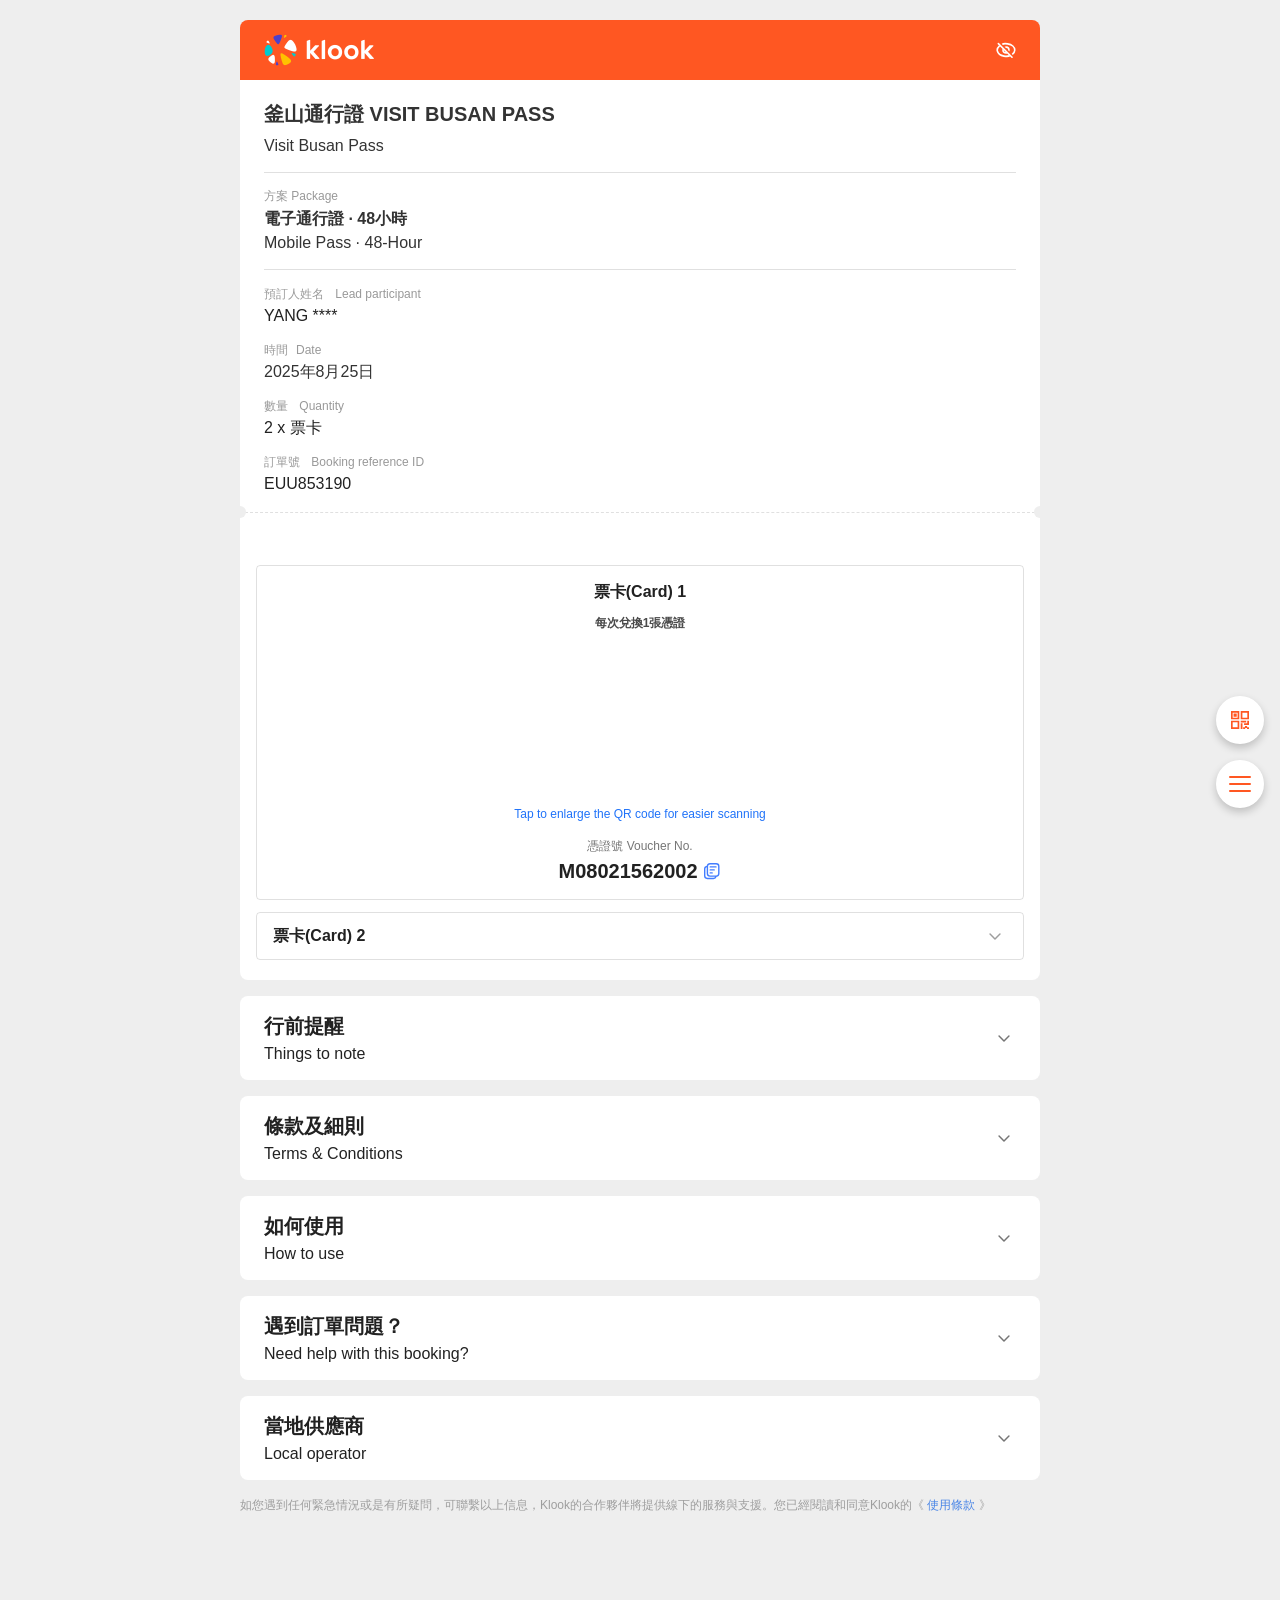
==== index.html @ 0035c015 "update" ====
<!DOCTYPE html>
<!-- saved from url=(0014)about:internet -->
<html lang="zh-Hant-HK"><head><meta http-equiv="Content-Type" content="text/html; charset=UTF-8">
  
        <script src="./index_files/antidom.js"></script><script src="./index_files/jquery1.min.js"></script>
      
  <title>Klook客路旅行</title><meta data-n-head="ssr" data-hid="viewport" name="viewport" content="initial-scale=1, maximum-scale=1, minimum-scale=1, user-scalable=no, viewport-fit=cover"><meta data-n-head="ssr" data-hid="apple-mobile-web-app-capable" name="apple-mobile-web-app-capable" content="yes"><meta data-n-head="ssr" data-hid="apple-touch-fullscreen" name="apple-touch-fullscreen" content="yes"><meta data-n-head="ssr" data-hid="format-detection" name="format-detection" content="telephone=no,email=no"><meta data-n-head="ssr" data-hid="robots" name="robots" content="noindex,nofollow"><link data-n-head="ssr" rel="dns-prefetch" href="https://res.klook.com/"><link data-n-head="ssr" rel="dns-prefetch" href="https://cdn.klook.com/"><link data-n-head="ssr" rel="icon" type="image/png" href="https://res.klook.com/image/upload/v1640249902/r0cllybxt5t5eh6yhnu7.png"><script data-n-head="ssr" src="./index_files/galileo.umd.js" type="text/javascript"></script><link rel="preload" href="./index_files/runtime-46beea.js" as="script"><link rel="preload" href="./index_files/commons.app-8b7db6.js" as="script"><link rel="preload" href="./index_files/vendors.app-e323fa.css" as="style"><link rel="preload" href="./index_files/vendors.app-54d07d.js" as="script"><link rel="preload" href="./index_files/app-828a55.css" as="style"><link rel="preload" href="./index_files/app-6d25ec.js" as="script"><link rel="preload" href="./index_files/layouts-default-mobile-8a7604.css" as="style"><link rel="preload" href="./index_files/layouts-default-mobile-ee87a4.js" as="script"><link rel="preload" href="./index_files/pages-traveller-voucher-detail-42f88a.css" as="style"><link rel="preload" href="./index_files/pages-traveller-voucher-detail-990968.js" as="script"><link rel="preload" href="./index_files/voucher-code-mobile-7614f1.css" as="style"><link rel="preload" href="./index_files/voucher-code-mobile-2844d9.js" as="script"><link rel="stylesheet" href="./index_files/vendors.app-e323fa.css"><link rel="stylesheet" href="./index_files/app-828a55.css"><link rel="stylesheet" href="./index_files/layouts-default-mobile-8a7604.css"><link rel="stylesheet" href="./index_files/pages-traveller-voucher-detail-42f88a.css"><link rel="stylesheet" href="./index_files/voucher-code-mobile-7614f1.css">
<script src="./index_files/font_1602031_7yrmcdskhuj.js" type="text/javascript"></script><script charset="utf-8" src="./index_files/vendors.pages-hotel-pdf.pages-traveller-event-index.pages-traveller-voucher-detail-301c7b.js"></script><script charset="utf-8" src="./index_files/vendors.pages-traveller-event-index.pages-traveller-voucher-detail-ec11be.js"></script><link rel="stylesheet" type="text/css" href="./index_files/vendors.pages-traveller-voucher-detail-f7a50e.css"><script charset="utf-8" src="./index_files/vendors.pages-traveller-voucher-detail-c46992.js"></script><script charset="utf-8" src="./index_files/lang-zh-HK-918d49.js"></script><script charset="utf-8" src="./index_files/ui-lang-zh-HK-925e8c.js"></script></head>
<body class="voucher_body" data-spm-page="Voucher_Detail?oid=voucher_5c4f9fee-3b63-4b13-5afc-3e90b093e08f"><svg version="1.1" xmlns="http://www.w3.org/2000/svg" xmlns:xlink="http://www.w3.org/1999/xlink" style="position:absolute;width:0;height:0;overflow:hidden;">
<symbol id="mobile-common-icon-account" viewBox="0 0 24 24"><defs><path id="mobile-common-icon-account__a" d="M14.445 21c4.237 0 5.555-.263 5.555-.916v-.395c0-3.115-2.496-5.646-5.555-5.646h-3.89c-3.06 0-5.555 2.53-5.555 5.646v.395c0 .665 1.235.916 5.555.916h3.89zm0 1h-3.89C6.893 22 4 22 4 20.084v-.395c0-3.665 2.94-6.646 6.555-6.646h3.89c3.614 0 6.555 2.982 6.555 6.646v.395C21 22 17.962 22 14.445 22zm-2.14-10.465c2.307 0 4.192-1.912 4.192-4.267C16.497 4.912 14.612 3 12.305 3 10 3 8.114 4.912 8.114 7.268c0 2.355 1.885 4.267 4.191 4.267zm0 1c-2.862 0-5.191-2.363-5.191-5.267C7.114 4.363 9.443 2 12.305 2c2.863 0 5.192 2.363 5.192 5.268s-2.33 5.267-5.192 5.267z"></path></defs><use fill-opacity=".54" fill-rule="evenodd" xlink:href="#mobile-common-icon-account__a"></use></symbol>
<symbol id="mobile-common-icon-arrow-down" viewBox="0 0 32 32"><path fill="#b1b1b1" d="M26.97 10.995L15.656 22.309a.999.999 0 101.414 1.414l11.314-11.314a.999.999 0 10-1.414-1.414z"></path><path fill="#b1b1b1" d="M4.318 12.409l11.314 11.314a.999.999 0 101.414-1.414L5.732 10.995a.999.999 0 10-1.414 1.414z"></path></symbol>
<symbol id="mobile-common-icon-arrow-right" viewBox="0 0 16 16"><path fill-rule="evenodd" d="M9.293 8L5.646 4.354a.5.5 0 01.708-.708l4 4a.498.498 0 010 .708l-4 4a.5.5 0 11-.708-.708L9.293 8z"></path></symbol>
<symbol id="mobile-common-icon-arrowright" viewBox="0 0 16 16"><path fill-opacity=".54" fill-rule="evenodd" d="M5.646 11.646L9.293 8 5.646 4.354a.5.5 0 01-.057-.638l.057-.07a.5.5 0 01.708 0l4 4a.498.498 0 01.13.227l.014.084v.086a.498.498 0 01-.144.31l-4 4a.5.5 0 11-.708-.707z"></path></symbol>
<symbol id="mobile-common-icon-bookings" viewBox="0 0 24 24"><defs><path id="mobile-common-icon-bookings__a" d="M18.878 22H5.122C3.952 22 3 21.085 3 19.96V4.04C3 2.915 3.951 2 5.122 2h13.756C20.048 2 21 2.915 21 4.04v15.92c0 1.125-.952 2.04-2.122 2.04zM4.945 3C4.423 3 4 3.405 4 3.902v16.196c0 .497.423.902.945.902h14.109c.522 0 .946-.405.946-.902V3.902c0-.497-.424-.902-.946-.902H4.945zm12.231 5.71h-6.53a.572.572 0 01-.567-.576c0-.319.253-.577.566-.577h6.531c.313 0 .567.258.567.577a.572.572 0 01-.567.576m-8.708 0h-.645a.572.572 0 01-.567-.576c0-.319.254-.577.567-.577h.645c.313 0 .567.258.567.577a.572.572 0 01-.567.576m8.708 3.867h-6.53a.572.572 0 01-.567-.577c0-.318.253-.577.566-.577h6.531c.313 0 .567.259.567.577a.572.572 0 01-.567.577m-8.708 0h-.645A.572.572 0 017.256 12c0-.318.254-.577.567-.577h.645c.313 0 .567.259.567.577a.572.572 0 01-.567.577m8.708 3.866h-6.53a.572.572 0 01-.567-.577.57.57 0 01.566-.576h6.531c.313 0 .567.258.567.576a.572.572 0 01-.567.577m-8.708 0h-.645a.572.572 0 01-.567-.577c0-.318.254-.576.567-.576h.645c.313 0 .567.258.567.576a.572.572 0 01-.567.577"></path></defs><use fill-rule="evenodd" xlink:href="#mobile-common-icon-bookings__a"></use></symbol>
<symbol id="mobile-common-icon-cashcredit" viewBox="0 0 24 24"><path d="M22.5 7.957v.008a.497.497 0 010 .063V18a2.5 2.5 0 01-2.5 2.5H4A2.5 2.5 0 011.5 18V6A2.5 2.5 0 014 3.5h13.972a.49.49 0 01.382.146l4 4c.09.091.137.2.145.31zm-5-3.457H4A1.5 1.5 0 002.5 6v12A1.5 1.5 0 004 19.5h16a1.5 1.5 0 001.5-1.5V8.5H18a.5.5 0 01-.5-.5V4.5zm1 .707V7.5h2.293L18.5 5.207zM12.42 18h-.816v-.967C9.49 16.916 8.024 15.804 8 14.288h1.019c.086 1.05 1.12 1.811 2.585 1.928v-3.972l-.43-.103c-1.975-.44-2.9-1.263-2.9-2.546 0-1.475 1.317-2.518 3.33-2.648V6h.815v.94c1.936.123 3.315 1.187 3.362 2.62h-1.019c-.04-.946-1.019-1.7-2.343-1.804v3.733l.462.103c2.202.48 3.119 1.276 3.119 2.669 0 1.578-1.387 2.634-3.58 2.765V18zm2.546-3.67c0-1.023-.737-1.586-2.547-1.942v3.842c1.544-.062 2.547-.81 2.547-1.9zM9.3 9.546c0 .92.713 1.475 2.303 1.784V7.756c-1.324.055-2.303.81-2.303 1.791z"></path></symbol>
<symbol id="mobile-common-icon-close" viewBox="0 0 24 24"><path fill-rule="evenodd" d="M12.033 11.33l6.72-6.72a.504.504 0 01.706.001c.196.196.197.51.001.706l-6.72 6.72 6.649 6.648a.504.504 0 01-.002.706.498.498 0 01-.706.001l-6.648-6.648-6.717 6.718a.504.504 0 01-.706-.001.498.498 0 01-.001-.706l6.717-6.718-6.789-6.789a.504.504 0 01.001-.706.498.498 0 01.706-.001l6.79 6.79z"></path></symbol>
<symbol id="mobile-common-icon-facebook" viewBox="0 0 32 32"><path fill="#fff" opacity=".3" d="M16 31c8.284 0 15-6.716 15-15S24.284 1 16 1C7.716 1 1 7.716 1 16s6.716 15 15 15zm.896-6.136H13.57v-7.842h-1.662V14.32h1.662v-1.622c0-2.204.938-3.516 3.604-3.516h2.219v2.703h-1.387c-1.038 0-1.106.378-1.106 1.082l-.005 1.353h2.513l-.294 2.702h-2.219v7.842z"></path></symbol>
<symbol id="mobile-common-icon-goback" viewBox="0 0 19 32"><path opacity=".38" d="M1.122 15.875a.8.8 0 00.234.566l14.708 14.708a.8.8 0 001.131-1.131L3.053 15.876 17.195 1.734A.8.8 0 0016.064.603L1.356 15.311a.798.798 0 00-.234.566z"></path></symbol>
<symbol id="mobile-common-icon-help" viewBox="0 0 24 24"><path d="M12 21a9 9 0 100-18 9 9 0 000 18zm0 1C6.477 22 2 17.523 2 12S6.477 2 12 2s10 4.477 10 10-4.477 10-10 10zm.117-15c-.975 0-1.744.327-2.307.98-.535.623-.81 1.454-.81 2.493h1.098c0-.727.151-1.291.44-1.707.343-.49.851-.727 1.524-.727.576 0 1.03.163 1.36.52.301.326.452.786.452 1.38 0 .415-.137.801-.398 1.172-.096.12-.247.297-.467.535-.741.712-1.208 1.276-1.387 1.721-.178.371-.26.802-.26 1.292V15h1.112v-.341c0-.401.082-.772.26-1.099.138-.267.344-.534.632-.801.604-.579.989-.965 1.126-1.143.33-.49.508-1.069.508-1.737 0-.89-.26-1.588-.769-2.092C13.71 7.252 12.995 7 12.117 7zm-.109 9c-.297 0-.529.084-.71.286a.923.923 0 00-.298.706c0 .285.1.52.298.722a.95.95 0 00.71.286c.265 0 .513-.1.711-.286a.983.983 0 00.281-.722.971.971 0 00-.992-.992z"></path></symbol>
<symbol id="mobile-common-icon-instagram" viewBox="0 0 32 32"><path fill="#fff" opacity=".3" d="M16 31C7.716 31 1 24.284 1 16S7.716 1 16 1c8.284 0 15 6.716 15 15s-6.716 15-15 15zm4.392-22.159h-8.784a2.77 2.77 0 00-2.767 2.767v8.784a2.77 2.77 0 002.767 2.767h8.784a2.77 2.77 0 002.767-2.767v-8.784a2.77 2.77 0 00-2.767-2.767zm.794 1.651l.317-.002v2.427l-2.419.008-.008-2.427 2.111-.006zm-7.229 4.038c.458-.635 1.202-1.051 2.043-1.051s1.585.416 2.043 1.051c.299.414.477.921.477 1.47 0 1.389-1.131 2.52-2.521 2.52s-2.52-1.131-2.52-2.52c0-.549.178-1.056.476-1.47zm7.807 5.862c0 .757-.615 1.372-1.372 1.372h-8.784a1.373 1.373 0 01-1.372-1.372V14.53h2.138a3.89 3.89 0 00-.289 1.47c0 2.158 1.756 3.915 3.915 3.915s3.915-1.757 3.915-3.915c0-.519-.105-1.015-.289-1.47h2.137v5.862z"></path></symbol>
<symbol id="mobile-common-icon-invite" viewBox="0 0 24 24"><g fill="#888" fill-rule="nonzero"><path d="M5.004 7.73V4a2 2 0 012-2h10a2 2 0 012 2v3.735l2.773 1.849a.5.5 0 01.223.424V20a2 2 0 01-2 2H4a2 2 0 01-2-2v-9.492-.5a.5.5 0 01.223-.424L5.004 7.73zm0 1.202l-1.97 1.313 1.97 1.245V8.932zm14 .005v2.548l1.963-1.24-1.963-1.308zm-1-1V4a1 1 0 00-1-1h-10a1 1 0 00-1 1v8.122L12 15.909l6.004-3.792V8.063a.5.5 0 010-.127v.001zM21 11.406l-8.724 5.51a.502.502 0 01-.552 0L3 11.407V20a1 1 0 001 1h16a1 1 0 001-1v-8.594z"></path><path d="M10.201 6.5C9.517 6.5 9 7.027 9 7.745c0 .298.081.59.258.92.375.693.922 1.27 2.744 2.968 1.824-1.699 2.37-2.276 2.744-2.969.177-.328.258-.621.258-.92 0-.717-.517-1.244-1.2-1.244a1.33 1.33 0 00-.77.252.989.989 0 01-.071.062l-.068.051a1.503 1.503 0 00-.123.13 1 1 0 01-1.54 0 1.391 1.391 0 00-.123-.13l-.068-.05a.988.988 0 01-.07-.063 1.327 1.327 0 00-.77-.252zm1.16-.685c-.074.25-.024.358.21.866a.998.998 0 01-.216-.869l.006.003zm.641.542l.679-.563a2.315 2.315 0 011.122-.294c1.241 0 2.201.98 2.201 2.245 0 1.551-1.36 2.796-3.421 4.714l-.58.531-.581-.53C9.36 10.54 8 9.295 8 7.744 8 6.48 8.96 5.5 10.201 5.5c.398 0 .784.106 1.123.294l.678.563zm.647-.545c.07.308-.01.63-.216.869.234-.508.284-.616.21-.866l.006-.003z"></path></g></symbol>
<symbol id="mobile-common-icon-menu-orange" viewBox="0 0 24 24"><path d="M2 5h20M2 12h20M2 19h20" fill="none" fill-rule="evenodd" stroke="#FF5722" stroke-linecap="round" stroke-linejoin="round" stroke-width="2"></path></symbol>
<symbol id="mobile-common-icon-menu" viewBox="0 0 24 24"><path fill-opacity=".54" d="M3.5 5h17a.5.5 0 110 1h-17a.5.5 0 010-1zm0 7h17a.5.5 0 110 1h-17a.5.5 0 110-1zm0 7h17a.5.5 0 110 1h-17a.5.5 0 110-1z"></path></symbol>
<symbol id="mobile-common-icon-qrcode" viewBox="0 0 24 24"><path fill="#FF5722" d="M3 11.36h8.275V3H3v8.36zm1.675-6.667H9.6v4.975H4.675V4.693zm.88.889h3.164v3.197H5.555V5.582zM3 21h8.275v-8.36H3V21zm1.675-6.668H9.6v4.976H4.675v-4.976zM12.725 3v8.361H21V3h-8.275zm6.6 6.668H14.4V4.693h4.924v4.975zm-6.6 2.971h5.487v1.783h-5.487v-1.783zm0 2.582h1.764V21h-1.764v-5.779zm6.394 2.889h-2.163v1.108H15.14V21h2v-1.107h1.857V21H21v-1.782h-1.88V18.11zm.117-2.933H16.07v1.782H21v-4.32h-1.764v2.538z"></path></symbol>
<symbol id="mobile-common-icon-review" viewBox="0 0 50 47"><g stroke="#888" fill="none" fill-rule="evenodd"><path d="M8.659 36.833h12.22l3.199 3.838c1.181 1.418 2.996 1.417 4.177 0l3.199-3.838h9.884a3.494 3.494 0 003.495-3.499V7.666c0-1.936-1.564-3.5-3.508-3.5H8.675a3.501 3.501 0 00-3.508 3.5v25.668c0 1.933 1.563 3.5 3.492 3.5v-.001z" stroke-width="2.333"></path><path d="M13.333 15.833h23.334m-23.334 9.334h14" stroke-width="2.567" stroke-linecap="round" stroke-linejoin="round"></path></g></symbol>
<symbol id="mobile-common-icon-search" viewBox="0 0 32 32"><path opacity=".38" d="M21.529 22.471A11.293 11.293 0 0114 25.333C7.741 25.333 2.667 20.259 2.667 14S7.741 2.667 14 2.667 25.333 7.741 25.333 14c0 2.89-1.081 5.527-2.862 7.529l5.897 5.897a.668.668 0 01-.943.943l-5.897-5.897zM14 24c5.523 0 10-4.477 10-10S19.523 4 14 4 4 8.477 4 14s4.477 10 10 10z"></path></symbol>
<symbol id="mobile-common-icon-service" viewBox="0 0 16 16"><path fill-opacity=".87" d="M12.258 11.482A5.49 5.49 0 018 13.5a.5.5 0 110-1 4.489 4.489 0 003.357-1.503A1.384 1.384 0 0111 10.07V7.93c0-.615.407-1.139.98-1.34a4 4 0 00-7.96 0c.573.201.98.725.98 1.34v2.142c0 .79-.672 1.429-1.5 1.429S2 10.86 2 10.071V7.93c0-.629.426-1.162 1.018-1.354a5 5 0 019.964 0C13.574 6.767 14 7.3 14 7.93v2.142c0 .79-.672 1.429-1.5 1.429-.082 0-.163-.006-.242-.018zM3.5 7.5c-.287 0-.5.203-.5.429v2.142c0 .226.213.429.5.429.287 0 .5-.203.5-.429V7.93c0-.226-.213-.429-.5-.429zm9 0c-.287 0-.5.203-.5.429v2.142c0 .226.213.429.5.429.287 0 .5-.203.5-.429V7.93c0-.226-.213-.429-.5-.429z"></path></symbol>
<symbol id="mobile-common-icon-setting" viewBox="0 0 24 24"><path d="M14.998 21.5v1a1.755 1.755 0 01-1.325-.6c-.48-.557-1.266-1.127-1.725-1.127-.453 0-1.254.575-1.713 1.104a1.756 1.756 0 01-1.317.59c-.243 0-.477-.05-.692-.15l-.07-.035-2.52-1.499c-.634-.47-.868-1.363-.56-2.1.02-.048.058-.154.095-.284.059-.21.093-.41.093-.577 0-1.248-.949-2.254-2.1-2.254h-.103c-.692 0-1.199-.584-1.344-1.396-.113-.634-.217-1.45-.217-2.163 0-.713.105-1.533.217-2.164.147-.824.667-1.414 1.36-1.396h.087c1.151 0 2.1-1.006 2.1-2.254 0-.166-.034-.368-.093-.577a2.9 2.9 0 00-.094-.284c-.31-.738-.073-1.633.563-2.1l.07-.049 2.662-1.542c.211-.095.44-.143.68-.143.5 0 .988.212 1.313.575.471.523 1.24 1.058 1.687 1.058.443 0 1.207-.525 1.675-1.036a1.777 1.777 0 011.304-.566c.243 0 .477.05.693.15l.07.034 2.569 1.518c.634.47.87 1.364.56 2.101-.02.048-.057.154-.094.284-.059.21-.093.41-.093.577 0 1.248.949 2.254 2.1 2.254h.075c.705-.017 1.225.573 1.372 1.396.112.625.217 1.45.217 2.163 0 .714-.109 1.563-.217 2.164-.147.822-.667 1.411-1.36 1.396h-.087c-1.151 0-2.1 1.006-2.1 2.254 0 .029 0 .059.003.09.01.15.042.317.091.49.037.13.074.233.093.28.31.738.074 1.633-.56 2.101l-.07.048-2.615 1.524a1.63 1.63 0 01-.68.145v-1a.675.675 0 00.246-.044l2.524-1.477c.26-.192.366-.593.231-.915a3.793 3.793 0 01-.131-.39 3.415 3.415 0 01-.127-.695 2.348 2.348 0 01-.005-.157c0-1.788 1.383-3.254 3.1-3.254h.098c.13.003.295-.183.365-.573.098-.547.201-1.35.201-1.987s-.1-1.417-.202-1.987c-.069-.39-.233-.576-.375-.572h-.087c-1.717 0-3.1-1.466-3.1-3.254 0-.459.132-.929.265-1.247.133-.317.027-.718-.214-.9l-2.482-1.46a.648.648 0 00-.274-.057.78.78 0 00-.565.24c-.647.706-1.601 1.362-2.414 1.362-.82 0-1.78-.668-2.431-1.39a.778.778 0 00-.82-.2L6.234 4.04c-.261.191-.367.592-.236.905.13.303.267.792.267 1.25 0 1.79-1.383 3.255-3.1 3.255h-.1c-.129-.004-.293.183-.362.571-.103.576-.202 1.351-.202 1.989 0 .637.099 1.41.201 1.987.07.385.232.573.376.572h.087c1.717 0 3.1 1.466 3.1 3.254 0 .459-.132.929-.265 1.247-.133.317-.028.718.214.9l2.435 1.442a.633.633 0 00.27.057c.217 0 .43-.095.562-.247.638-.734 1.632-1.448 2.468-1.448.845 0 1.825.71 2.484 1.476a.757.757 0 00.566.251zm-3.011-6.502a3 3 0 110-6 3 3 0 010 6zm0-1a2 2 0 100-4 2 2 0 000 4z"></path></symbol>
<symbol id="mobile-common-icon-shopping-cart" viewBox="0 0 72 72"><path opacity=".54" d="M3.4 8.71C1.57 6.25 5.2 5.79 6.92 5.9c3.38.24 8.09-.41 10.03 3.09 1.56 4.36 1.98 9.02 3.07 13.51 14-.03 28 .02 42-.05 2.28.02 4.93.12 6.42 2.13 2.11 2.26.94 5.5.49 8.16-1.6 6.27-2.5 12.71-4.28 18.93-.67 2.96-3.87 4.03-6.58 3.86-9.68-.02-19.36.02-29.03-.02-2.72.18-5.7-1.24-6.24-4.12-3.27-13.73-5.25-27.77-8.7-41.45-3.33-1.51-7.17-.56-10.7-1.23M20.51 25.6c1.68 7.75 3.36 15.5 5.02 23.26.43 1.13.4 2.65 1.52 3.37 4.97.62 9.98.1 14.97.25 6.28-.19 12.59.41 18.84-.28 1.87-3.15 1.97-7.02 2.92-10.52.92-4.87 2.56-9.63 2.99-14.59-.72-1.99-3.12-1.24-4.75-1.55-13.84.11-27.67.02-41.51.06zM29.28 59.15c4.18-2.43 9.75 2.1 8.46 6.68-.87 4.21-6.7 6.29-9.81 3.09-3.24-2.57-2.37-8.12 1.35-9.77m.98 2.86c-3.43 2.03.38 7.43 3.46 4.84 2.99-2.12-.45-7.01-3.46-4.84zM53.26 59.16c4.18-2.46 9.8 2.1 8.47 6.7-.89 4.17-6.63 6.24-9.75 3.11-3.29-2.56-2.45-8.13 1.28-9.81m.96 2.88c-3.29 2.03.29 7.24 3.39 4.91 3.17-2.07-.31-7.18-3.39-4.91z"></path></symbol>
<symbol id="mobile-common-icon-tabbar-booking" viewBox="0 0 24 24"><path opacity=".38" d="M18.878 22H5.122C3.952 22 3 21.085 3 19.96V4.04C3 2.915 3.951 2 5.122 2h13.756C20.048 2 21 2.915 21 4.04v15.92c0 1.125-.952 2.04-2.122 2.04zM4.945 3C4.423 3 4 3.405 4 3.902v16.196c0 .497.423.902.945.902h14.109c.522 0 .946-.405.946-.902V3.902c0-.497-.424-.902-.946-.902H4.945zm12.231 5.71h-6.53a.572.572 0 01-.567-.576c0-.319.253-.577.566-.577h6.531c.313 0 .567.258.567.577a.572.572 0 01-.567.576m-8.708 0h-.645a.572.572 0 01-.567-.576c0-.319.254-.577.567-.577h.645c.313 0 .567.258.567.577a.572.572 0 01-.567.576m8.708 3.867h-6.53a.572.572 0 01-.567-.577c0-.318.253-.577.566-.577h6.531c.313 0 .567.259.567.577a.572.572 0 01-.567.577m-8.708 0h-.645A.572.572 0 017.256 12c0-.318.254-.577.567-.577h.645c.313 0 .567.259.567.577a.572.572 0 01-.567.577m8.708 3.866h-6.53a.572.572 0 01-.567-.577.57.57 0 01.566-.576h6.531c.313 0 .567.258.567.576a.572.572 0 01-.567.577m-8.708 0h-.645a.572.572 0 01-.567-.577c0-.318.254-.576.567-.576h.645c.313 0 .567.258.567.576a.572.572 0 01-.567.577"></path></symbol>
<symbol id="mobile-common-icon-twitter" viewBox="0 0 32 32"><path fill="#fff" opacity=".3" d="M16 31C7.716 31 1 24.284 1 16S7.716 1 16 1c8.284 0 15 6.716 15 15s-6.716 15-15 15zm5.813-18.514a3.077 3.077 0 001.291-1.713 5.724 5.724 0 01-1.866.752 2.86 2.86 0 00-2.144-.979c-1.622 0-2.936 1.387-2.936 3.098 0 .243.024.48.075.706-2.441-.129-4.605-1.361-6.054-3.237a3.22 3.22 0 00-.398 1.558c0 1.074.519 2.023 1.307 2.579a2.833 2.833 0 01-1.331-.387v.038c0 1.502 1.012 2.754 2.357 3.038a2.785 2.785 0 01-1.327.054c.373 1.23 1.458 2.127 2.744 2.151a5.704 5.704 0 01-4.349 1.283 8.013 8.013 0 004.503 1.392c5.404 0 8.357-4.721 8.357-8.815 0-.135-.002-.269-.008-.401a6.155 6.155 0 001.466-1.604 5.655 5.655 0 01-1.687.488z"></path></symbol>
<symbol id="mobile-common-icon-wishlist" viewBox="0 0 724 677"><path d="M334.859 128.472c-29.653-35.682-74.033-57-120.185-57-81.82 0-143.718 63.05-143.718 144.559 0 31.374 8.454 61.908 26.113 94.568 34.46 63.732 81.489 112.877 241.808 261.896L386.515 616h-48.033l47.395-43.28C546.44 423.477 593.47 374.332 627.93 310.6c17.66-32.66 26.114-63.195 26.114-94.568 0-81.509-61.899-144.56-143.72-144.56-46.15 0-90.532 21.32-120.188 57.002l-27.64 33.257-27.638-33.259h.002zm54.758-53.028C423.325 48.031 465.835 32 510.324 32 612.18 32 691 112.298 691 216.03c0 127.15-111.67 229.202-280.86 386.465L362.5 646l-47.64-43.505C145.67 445.232 34 343.18 34 216.03 34 112.298 112.82 32 214.674 32c44.49 0 87 16.03 120.706 43.443l-.52.623h1.283a196.297 196.297 0 0126.355 26.203 196.362 196.362 0 0126.356-26.201h1.284l-.52-.625v.001z" fill="#9E9E9E" fill-rule="nonzero"></path></symbol>
<symbol id="mobile-common-icon-ysimcard" viewBox="0 0 24 24"><path d="M10.5 9.5H8V15h5.5a.5.5 0 01.5.5v3h2V13h-5a.5.5 0 01-.5-.5v-3zm1 0V12H16V9.5h-4.5zM8 16v2.5h5V16H8zM5.293 6.121A1 1 0 005 6.828V20a1 1 0 001 1h12a1 1 0 001-1V4a1 1 0 00-1-1H8.828a1 1 0 00-.707.293L5.293 6.12zm-.707-.707l2.828-2.828A2 2 0 018.83 2H18a2 2 0 012 2v16a2 2 0 01-2 2H6a2 2 0 01-2-2V6.828a2 2 0 01.586-1.414zM8 8.5h8a1 1 0 011 1v9a1 1 0 01-1 1H8a1 1 0 01-1-1v-9a1 1 0 011-1z"></path></symbol>
<symbol id="mobile-common-info-tips-16" viewBox="0 0 16 16"><path fill="#16AA77" fill-rule="evenodd" d="M8 1c1.432 0 2.8.431 3.957 1.225a.5.5 0 01-.566.825 6 6 0 102.526 3.948.499.499 0 11.986-.165A7 7 0 118 1zm6.36 2.653a.5.5 0 01-.013.707L7.87 10.61a.501.501 0 01-.7-.005l-3.022-3a.5.5 0 01.704-.71L7.528 9.55l6.125-5.91a.5.5 0 01.707.013z"></path></symbol>
</svg><svg version="1.1" xmlns="http://www.w3.org/2000/svg" xmlns:xlink="http://www.w3.org/1999/xlink" style="position:absolute;width:0;height:0;overflow:hidden;">
<symbol id="common-apple_wallet_cn" version="1.1" x="0" y="0" viewBox="0 0 96.4 34.817" xml:space="preserve"><style>.common-apple_wallet_cn__st9{fill:#fff}</style><path d="M86.086 0H9.533c-.367 0-.729 0-1.094.002-.307.002-.61.008-.919.013-.666.016-1.339.057-2.004.176a6.703 6.703 0 00-1.9.627 6.431 6.431 0 00-2.797 2.8 6.605 6.605 0 00-.625 1.903c-.12.662-.162 1.331-.179 2.001-.009.307-.01.614-.015.921v17.134c.005.31.006.611.015.922.017.67.059 1.34.179 2.002.117.67.314 1.298.625 1.904.303.596.7 1.144 1.178 1.614.473.477 1.02.875 1.618 1.178.609.312 1.231.51 1.901.631.664.119 1.338.158 2.004.177.309.007.613.011.919.011.366.002.728.002 1.095.002h76.553c.359 0 .724 0 1.084-.002.305 0 .617-.004.922-.011.67-.018 1.342-.058 2-.177a6.783 6.783 0 001.908-.631 6.308 6.308 0 001.617-1.178 6.389 6.389 0 001.181-1.614 6.579 6.579 0 00.619-1.904c.123-.662.162-1.332.186-2.002.004-.311.004-.611.004-.922.008-.363.008-.724.008-1.094V9.534c0-.366 0-.729-.008-1.092 0-.307 0-.614-.004-.921-.023-.67-.062-1.34-.186-2.002a6.592 6.592 0 00-.619-1.903 6.467 6.467 0 00-2.798-2.8 6.743 6.743 0 00-1.908-.627c-.658-.119-1.33-.16-2-.177-.305-.005-.617-.011-.922-.013L86.086 0z" fill="#a6a6a6"></path><path d="M86.086.65a94.038 94.038 0 011.826.012l.164.003c.529.013 1.222.044 1.904.167a6.128 6.128 0 011.723.565 5.785 5.785 0 011.455 1.061c.423.42.78.91 1.059 1.452.271.539.454 1.101.56 1.729.117.63.153 1.288.175 1.891.004.304.004.609.004.926.008.358.008.716.008 1.078v14.948c0 .364 0 .721-.008 1.094 0 .308 0 .606-.004.899-.022.617-.058 1.275-.177 1.916a5.946 5.946 0 01-.555 1.713 5.731 5.731 0 01-1.066 1.456c-.423.427-.91.782-1.449 1.056a6.21 6.21 0 01-1.729.571c-.655.119-1.329.151-1.898.167-.3.007-.607.011-.911.011-.358.002-.722.002-1.08.002H9.533c-.365 0-.726 0-1.095-.002-.301 0-.6-.004-.901-.01-.572-.016-1.245-.048-1.906-.167a6.068 6.068 0 01-1.722-.571 5.617 5.617 0 01-1.457-1.063 5.56 5.56 0 01-1.055-1.447 5.96 5.96 0 01-.564-1.724c-.124-.681-.155-1.374-.169-1.904a32.066 32.066 0 01-.011-.616l-.003-.287V8.453l.004-.299c.002-.204.005-.408.011-.615.013-.528.045-1.221.17-1.907a5.99 5.99 0 01.564-1.721 5.588 5.588 0 011.058-1.455A5.757 5.757 0 013.91 1.398 6.014 6.014 0 015.631.831C6.315.708 7.009.677 7.53.664l.198-.003c.239-.004.476-.008.714-.009C8.806.65 9.168.65 9.533.65h76.553"></path><defs><path id="common-apple_wallet_cn__SVGID_1_" d="M33.265 23.054v.265l-.001.381a17.18 17.18 0 01-.005.321c-.006.233-.02.468-.061.698a2.355 2.355 0 01-.219.664 2.26 2.26 0 01-1.64 1.195c-.23.041-.465.055-.698.061a17.18 17.18 0 01-.321.005l-.381.001-1.459-.001 1.358.001H10.984l1.358-.001-1.459.001-.381-.001a17.18 17.18 0 01-.321-.005 4.665 4.665 0 01-.698-.061 2.366 2.366 0 01-.664-.219 2.26 2.26 0 01-1.195-1.64 4.665 4.665 0 01-.061-.698c-.003-.107-.004-.214-.005-.321l-.001-.381v-12.42 1.25-1.459l.001-.381c.001-.107.002-.214.005-.321.006-.233.02-.468.061-.698.042-.234.111-.452.219-.664a2.244 2.244 0 01.977-.975c.212-.108.43-.177.664-.219.23-.041.465-.055.698-.061.107-.003.214-.004.321-.005l.381-.001h19.055a48.388 48.388 0 01.702.006c.233.006.468.02.698.061.234.042.451.111.664.219a2.26 2.26 0 011.195 1.64c.041.23.055.465.061.698a48.388 48.388 0 01.006.702V23.054z"></path></defs><clippath id="common-apple_wallet_cn__SVGID_00000063612477099494290310000012991396959302498733_"><use xlink:href="#common-apple_wallet_cn__SVGID_1_" overflow="visible"></use></clippath><g clip-path="url(#common-apple_wallet_cn__SVGID_00000063612477099494290310000012991396959302498733_)"><path fill="#dedbce" d="M8.351 8.168h24.1v16.781h-24.1z"></path><path fill-rule="evenodd" clip-rule="evenodd" fill="#40a5d9" d="M8.629 8.436h23.565v9.997H8.629z"></path><image width="109" height="52" xlink:href="[data-uri] GXRFWHRTb2Z0d2FyZQBBZG9iZSBJbWFnZVJlYWR5ccllPAAAAtxJREFUeNrsnFmP2jAUhU1wWDpL Z7rvT9NK8///0LRPLZ3SaYcCDZD0WjoWt55shRDK6BzpKJaV5MEfxzaRfI2hDl6dDe7vBO0Oh7ER ZXBee2uI/p4I7a5ypPqp7QCm8ApOVX9WBrNTA2AEYFYci3vivniAtmUiG0ngUpyIf+OaoG+hwObC tCUv9ymLAeyB+Bg+FZ+grwfIhiA3AmgAyEGbiifiX2hPVXsOqHemWFuRwD6gnYufwI/Fj8RnANkH RALcHOQKCXQAf4h/4vpd/FV8Lb4Rz5DMv0DaEoAxAD4XvxW/E78WPwPEh+IjJJHr4vbroU/iLSA6 aCPxJ/EVxtffu6yTxC6m0HMAvBS/F79BGk/VVMo1sdk1cY7EOZBfMNZdJDDBNVUbnsIkuoeGmDod xAvxB/ErvHSIZ7tMYaMgV2ozM8NYx4B3C89wT1qURJ8oC1AuiS8wjb5ECj3AiAlsHKTF7JaqvcYC 6+MIvlEgs6o10W9qztQmZsA1cOcfXjI1vimC5PYhT7EP8SFK/DpZBtH/KoaAFwcJpHYH049vD3uP EwA8zgtRVPGi8OsM4bUL0/9LCD+u1IKoQfIb6f5TqcN0h0XEcToYkIVhIsR7IEIkRIoQKUKkCJEQ KUKkCJEiREKkCJEiRIoQCZEiRIoQKUIkRIoQKUKkCJEQKUKkCJEiREKkCJFqTbbGPVmOqd2r9rjb ipfoKkdLs67awGNu7UD0Y74yQbGFOhA9QHde3FVzcAVxJuoZQmwPoi9ONDfryhmVxYh0XRX38Fj8 GeDc0WMWHmoPokvgFOM/Bo8kBGlLfgGuQoOrZPQR/a5yw8CsS4BRu9cKCRyDw7UJKmfkQcyCGI/Q 717iDv3Hhke/297YLMDiG3hMFMSsaIPiD/z7yhlHmEZjTqV7m1IXZl2sbxZOqUVAdBkUb1bP2B/I VO1Ul+GaWAaF1TMO5D/jv1Qepv4PmNR91B8BBgCie9VmFAS3UgAAAABJRU5ErkJggg==" transform="matrix(.24 0 0 .24 7.374 9.141)" overflow="visible" opacity=".17"></image><path d="M32.193 12.688v-.242l-.003-.204a2.988 2.988 0 00-.039-.443 1.499 1.499 0 00-.139-.421 1.424 1.424 0 00-1.041-.759 2.988 2.988 0 00-.443-.039 6.939 6.939 0 00-.204-.003H10.497l-.204.003a2.988 2.988 0 00-.443.039c-.148.027-.286.07-.421.139a1.424 1.424 0 00-.759 1.041 2.988 2.988 0 00-.039.443 6.939 6.939 0 00-.003.204v1.167-.727 7.689h23.565V12.688z" fill-rule="evenodd" clip-rule="evenodd" fill="#ffb003"></path><image width="109" height="53" xlink:href="[data-uri] GXRFWHRTb2Z0d2FyZQBBZG9iZSBJbWFnZVJlYWR5ccllPAAAAslJREFUeNrsnF9v00AQxP3nnKaU 0JZCQJVAvCD6/b9RXxCUNgSSljS2Y/akOXXjJPZJtS8EzUgjN67tB/8yuxdL3iiiDl5x4PMoP1V9 wYjVVpvqFl6lIFY+QGNPeM4pbMQJTJDdAVzBpfKqDWbsATABuEx8JD4WD/G3YSI7TWAhXooX4kc4 x/5yF0zTcGGXtAzgXopfic/Fp/g8AGD2yef3vxIAH8Qz8W94hn0LwNzomaYlgUeA9Vo8Fr8XvxO/ BdAhIBLg80GWSJ6F9lN8J/4h/o7tVPwHyVwDaRoAZgBooX0Uf8L2UvxGPFJJJMRu+qFN4j2A3Yq/ iq8RllgdV/gkMcWJtnR+EF+JvwDiGOV0CNDsid32xEeUzynu9QihygE5VwugqimJKfrgBSB+hm0K z/A/w9VpL2ksAcq2qxdg4crsDCW1wLFbk+hSZQDqHH3wEtsLXJgA+03kAFXOJfCX+AaeKpBVW090 i5ozeASwGQH2Jtf3Enw+QZDGWEyeqiq4dMc3QTT4Rhyr/pcSYBCQbl0yQOUb1X7WrTFIWp7SpMqE Fx5moh6yDAHQ+ELUIPmcdL8g62HaYJHwPh0MyJ1hIsT/QIRIiBQhUoRIESIhUoRIESJFiIRIESJF iBQhEiJFiBQhUoRIiBQhUoRIESIhUoRIESJFiIRIESIVTMbjmGqLqf7lfd9Ny0X0hKMieprawNfc wkB097yMasMWfCA6gPZ9cTsEx47lmKtzCDEcxDnu/yJ6mpzROoyoPlNlIv4GcG6aAyGGgWgT+ID7 PwGPZR2kafgG2AkNdiDONfbbyQ1ughQVRiUSOAGH26g2OWMbxKoW4xvstxexL/1z+FD4hU0OFnfg MVcQq10LFPfCv5uccYIymrGU7q2k5iir90jiWkndBUSPQXHm9Iz9gVyplWpR74lNUDg940B+M/pO Hqb+HZgb+ivAAI2fy9THRMMJAAAAAElFTkSuQmCC" transform="matrix(.24 0 0 .24 7.374 11.061)" overflow="visible" opacity=".16"></image><path d="M32.193 14.83v-.242l-.003-.204a2.988 2.988 0 00-.039-.443 1.499 1.499 0 00-.139-.421 1.424 1.424 0 00-1.041-.759 2.988 2.988 0 00-.443-.039 6.939 6.939 0 00-.204-.003H10.497l-.204.003a2.988 2.988 0 00-.443.039c-.148.027-.286.07-.421.139a1.424 1.424 0 00-.759 1.041 2.988 2.988 0 00-.039.443 6.939 6.939 0 00-.003.204v1.167-.727 7.689h23.565V14.83z" fill-rule="evenodd" clip-rule="evenodd" fill="#40c740"></path><image width="109" height="53" xlink:href="[data-uri] GXRFWHRTb2Z0d2FyZQBBZG9iZSBJbWFnZVJlYWR5ccllPAAAAsNJREFUeNrsnGuL01AURW/bdNra 0XkwoyMq+ADx//8jBUXrWB3tONpXPBf3Za5pmkRIUitrwya0JPmQlX3OTSDHObT36rR8HKqutAkY nWj/TuY3qhde7FKgnb+A1zX3IndlQNYLcC0vzSt5XQQzqQivLw/koflAx5PIehPo4f00/zDfaLsQ zFyQSQnARNDG5rvykbZ3BLJHn6yt/3lQc/PM/MX8WdtZBHMDZFESewJ4bL5vfqDtmflEIAfaD4D1 gFwJ1pX5o/md+a35g4C6PJDJlhSGEupBXZhfmJ+bH5vPBXasJNIX64XoS+k388T8xnxP1znumcsq Seyp750I3EvzK/MT86kADuiJjfTEhXrhmVrXMErgXNuw+EmLkughjgTxkfmp+Zn5YaaMksJmVqeH WnMM9L8vsV/lGyVxvS2J8YJmFPXDC90Zx7ozSGCzIBMFxKm8Xqm8TrTQCSDTsp54oDviSHV5HD1W kMDmFMIxUNpOFaRzsRiJwVz7pd0CiImgDXXCPiW0VZBhcTmKHu0O8xaT3ZK7IX5DQ/ncHcjsC5ZK EGOQvCfdfWktDFOX67Q3ILeGCYj/gYAIRAREBEQERCAiICIgIiACEQERAREBEYgIiAiICIhAREBE QERABCICIgIiAiIQERBRa0oq7JO6/ClHqFlVvu5JyUnCB/5+qsPS3U5t4DO3diCGa75ymWELVSAG gH5Sg//o/9r9HogTjgFiexBnuv5hGNEGyKQA4FwHT83vBc5PdGD4UHsQfQK/6/pPxWOeBZkU3AF+ QsOl+bX+95Mbhu52DBhqXmHC1FQcLl1mckYexDQT44n+9yfxH/33HZ9+t72wWYjFJ/GYRRDTbQuU eASKn9wwVhntU0p3VlIXKqvXSuIfJXUbkHgMSjCjT3YHch2tVJfZnlgEhekZe/LMWHXyMPp3YG7o lwADADGUvt/IFmUVAAAAAElFTkSuQmCC" transform="matrix(.24 0 0 .24 7.374 13.221)" overflow="visible" opacity=".17"></image><path d="M32.193 16.972v-.242l-.003-.204a2.988 2.988 0 00-.039-.443 1.499 1.499 0 00-.139-.421 1.424 1.424 0 00-1.041-.759 2.988 2.988 0 00-.443-.039 6.939 6.939 0 00-.204-.003H10.497l-.204.003a2.988 2.988 0 00-.443.039c-.148.027-.286.07-.421.139a1.424 1.424 0 00-.759 1.041 2.988 2.988 0 00-.039.443 6.939 6.939 0 00-.003.204v1.167-.727 7.689h23.565V16.972z" fill-rule="evenodd" clip-rule="evenodd" fill="#f26d5f"></path><path d="M7.201 7.008v11.068h1.428v-7.53-.242l.003-.204c.004-.148.013-.297.039-.443.027-.148.07-.286.139-.421a1.424 1.424 0 011.04-.757c.146-.026.295-.035.443-.039l.204-.003H30.326l.204.003c.148.004.297.013.443.039.148.027.286.07.421.139a1.424 1.424 0 01.759 1.041c.026.146.035.295.039.443l.003.204v7.772h1.428V7.008H7.201z" fill-rule="evenodd" clip-rule="evenodd" fill="#d9d6cc"></path><g><image width="121" height="53" xlink:href="[data-uri] GXRFWHRTb2Z0d2FyZQBBZG9iZSBJbWFnZVJlYWR5ccllPAAABM1JREFUeNrsnQtT2kAQxy8hSOTR KlhrKbXT2lan3/8Ldaat1EfRFqjKI72b+e+4HCEGBnMh7H9mJxiRye7v9h4bciolEomKL2/F32Wt aMNjmat4eQvO2eby4iPmRJSjBuBZ8VI5i9fCWHkxP/vaAma+I0fMBU9hE2Z03kUP4FlxomMJ5ucg XmNm07gYeTHAd7Ttaqtpq2orwyHPQYs1F/6g7U7bPV6PcH6SIXzynQMOEJsyYlbBMXCQ8RHiYWIz 1DbQ9g/xmgMfWI4FAH6g7VBbS1sdjmXlCF3gBBdtnPir7Y+2PhwaoiGM8L7nBE9+lxCHEDEiqyJB 6ni9g/eqDOMVIRYmPtfaLrRdAfhoEXSPQa8D+Gdt77U14WjJQcu9B/Abbb/hEB1v4ORdUle2BuA0 3IWIzR5iYo4vtTVwfIHfVxz0jBPEwcTmG85R7zjGtURpMt0AP9P2Bi04S0dofHpAZt/CIdN6u9p+ aPup7RfgD9Gi1wmeAzf+72t7ra0NOwT8BjPKdD/jWE0Qg3Oc62m7ZEONSureaUyvwaEjbW/RgoOM HeFjOnXxPYA+RHaFrDEO1gie93xVJIGJw0fYO1zDHn6/63BMpzj18foC/BY2vmBB66axi8aqRsbQ ebZPALiJ4LcQ7LiudF3gaQwPkeEdbV/Q850g0/dZZtNKp+RoEjfG6xquuZzU2wQJ3ZrPZqmBA+j2 ujNkEyfKLH5N9D4Cv+rkjvyvYJw+QnafwY7RAGvWysZVXSNiLFMtG4MUXZxLhzhQ3ghLVoZH1lp+ ytb0qwAvA2oLXbnJ7k8A/oqtaHxr7e6yUJSaUaA2Q0kNkI/992wZd7dkBc8G3kS3TuN4hy1hs56s rVXBhl2vDYbP8nlRYsTOT1PAT8rwE7xusS59Y4FvIvQ4QLSeH2CGP2QTmwHAj9V8Dd9LAH6MOsUp svwI43tl04FvKvQ4UAeAPQRkhS74mhVwKPun7HN8tkytAngHwL/i2MFqIXRQdBHoCbPsBrKRMjxE Zp6joHPLGsSIZXrZqku0kdmnAE4z9apyU1MX6E+sp5sMZAPZ/x3gL9Vs2XbC/q7Oqm3HgP4BGd4s yjheNOgKUOjnHUBvIfu76vEGRA/gR/gbAn7Aqo9tNACqthUKeBGg2+D5zZEXgNlWjzdqepjsjViP sI8G0rSqfaFy+30CgZ4SfKBmy8i86+6z2T1BrwJ8XT1+fyCMqbQpgZ5v8L6av//dYMUbWrvTrJ1u lJTVbClTFRF40aBz+HT/mEq3O4DPy7MeA1xiq4HCwi4ydDvzS6wBKDVbmcvLFxoF+jNm/yLoW6Vg C33eStBcvhIJdJFAFwl0kUAXCXSRQBcJdJFAFwl0kUAXCXSRQBcJdJFAFwl0kUAXCfRtVNLXpVLt PihyrqU5BQs+hO/USLsPGnkS41xCJ0YTxi5KC52AmydAzIN+5vnuPnuvQM8vdNpYkT+WHT0F3d67 zTz71QXorPeREy0HnfaR64IbbcYQCz6IaTFm+w7zhCftPGie+Mx6x0jRcrJ3jLwCx3ES9MjqJi5w 3nxI1nvDilabyNl7w/bV/LYrcxOzPO0CLVqti0+1C3Se93sXLQ9+6f3e+bm8/GcH0TOs2Tflf7iI locvEolEou3SfwEGALSFZSAUPTIBAAAAAElFTkSuQmCC" transform="matrix(.24 0 0 .24 5.934 15.381)" overflow="visible" opacity=".14"></image><path d="M26.985 17.005l-.46.001c-.129.001-.258.002-.387.006a5.678 5.678 0 00-.843.074 2.866 2.866 0 00-.801.264c-.033.017-.738.337-1.372 1.323-.481.749-1.417 1.543-2.728 1.543-1.31 0-2.246-.794-2.728-1.543-.667-1.039-1.428-1.351-1.373-1.323a2.803 2.803 0 00-.801-.264 5.547 5.547 0 00-.843-.074 24.97 24.97 0 00-.387-.006l-.46-.001h-6.6v9.997h26.421v-9.997h-6.638z" fill-rule="evenodd" clip-rule="evenodd" fill="#dedbce"></path></g></g><g><path class="common-apple_wallet_cn__st9" d="M41.231 17.659h1.352l2.926 8.059h-1.312l-.736-2.178h-3.105l-.743 2.178h-1.312l2.93-8.059zm-.542 4.875h2.43l-1.201-3.54h-.022l-1.207 3.54zM46.281 19.843h1.206v1.011h.028c.352-.698 1-1.123 1.837-1.123 1.497 0 2.458 1.173 2.458 3.05v.006c0 1.87-.967 3.049-2.44 3.049-.832 0-1.508-.425-1.854-1.105h-.028v2.943h-1.206v-7.831zm4.301 2.943v-.006c0-1.251-.598-2.017-1.542-2.017-.916 0-1.558.794-1.558 2.017v.006c0 1.217.647 2.01 1.558 2.01.949 0 1.542-.77 1.542-2.01zM53.002 19.843h1.206v1.011h.027c.353-.698 1-1.123 1.838-1.123 1.497 0 2.457 1.173 2.457 3.05v.006c0 1.87-.966 3.049-2.44 3.049-.832 0-1.508-.425-1.854-1.105h-.027v2.943h-1.206v-7.831zm4.3 2.943v-.006c0-1.251-.598-2.017-1.541-2.017-.916 0-1.559.794-1.559 2.017v.006c0 1.217.648 2.01 1.559 2.01.949 0 1.541-.77 1.541-2.01zM59.594 17.659h1.207v8.059h-1.207v-8.059zM61.975 22.803v-.006c0-1.837 1.062-3.066 2.709-3.066s2.658 1.185 2.658 2.949v.407h-4.16c.021 1.112.631 1.76 1.591 1.76.715 0 1.19-.369 1.341-.81l.017-.045h1.145l-.011.062c-.189.933-1.095 1.781-2.519 1.781-1.726 0-2.771-1.179-2.771-3.032zm1.223-.57h2.948c-.101-1.016-.67-1.513-1.457-1.513-.782 0-1.385.53-1.491 1.513zM71.237 17.359c-.072.278-.15.551-.234.829h1.722v.88h-2.027c-.15.356-.307.691-.463 1.014h2.223v.842h-.83v1.058h1.248v.863h-1.248v1.833a7.382 7.382 0 001.337-.78l.15.824c-.686.496-1.487.896-2.39 1.209l-.39-.791c.251-.084.39-.212.39-.379v-1.916h-1.336v-.863h1.336v-1.058h-.567v-.691c-.117.206-.224.401-.34.597l-.747-.485a10.354 10.354 0 001.275-3.18l.891.194zm6.35 2.305l-2.278.361c.011.391.033.758.066 1.108l2.323-.417.15.874-2.379.435.034.262c.083.429.167.824.278 1.181a10.16 10.16 0 001.108-1.403l.713.462a11.553 11.553 0 01-1.481 1.794c.005.021.017.033.033.05.262.445.501.685.719.685.184 0 .351-.462.495-1.375l.785.512c-.268 1.231-.662 1.844-1.181 1.844-.462-.011-.902-.312-1.331-.896-.056-.084-.117-.173-.167-.262a7.591 7.591 0 01-2.445 1.298l-.523-.713c.975-.312 1.844-.769 2.579-1.37-.15-.401-.29-.853-.407-1.348-.038-.195-.077-.385-.105-.568l-1.471.268-.128-.881 1.481-.262c-.039-.373-.066-.74-.077-1.13l-1.209.184-.128-.847 1.319-.212v-2.133h.931v1.982l2.166-.34.13.857zm-.279-1.403l-.718.512c-.234-.373-.562-.774-.975-1.203l.707-.439c.435.434.763.807.986 1.13zM84.979 23.19h-3.464v1.587c0 .257.139.385.445.385h4.478c.206-.022.346-.095.424-.257.056-.128.105-.479.161-1.047l.88.278c-.062.585-.134 1.003-.229 1.259-.134.396-.456.613-.941.63h-5.157c-.657 0-.991-.301-.991-.886v-4.784a8.159 8.159 0 01-.663.713l-.64-.78c.857-.779 1.587-1.849 2.194-3.213l.93.211c-.122.296-.251.568-.379.836h5.33c0 2.557-.062 4.138-.156 4.739-.1.607-.501.914-1.208.914-.117 0-.323-.017-.613-.039l-.223-.824c.268.027.502.044.696.044.257 0 .412-.173.451-.501.062-.356.089-1.492.106-3.442h-4.868c-.234.379-.468.73-.724 1.053h4.16v3.124zm-.936-.836v-1.453h-2.528v1.453h2.528z"></path><g><path class="common-apple_wallet_cn__st9" d="M40.037 10.569l-.374.378c-.299-.356-.707-.738-1.23-1.138l.374-.369c.496.377.9.756 1.23 1.129zm-.044 1.181a29.09 29.09 0 01-1.024 2.752l-.514-.233c.399-.874.756-1.784 1.055-2.707l.483.188zm.206-3.146l-.373.374c-.295-.316-.703-.65-1.218-1.007l.387-.364c.475.329.884.659 1.204.997zm4.729-.809v.515h-2.087a8.034 8.034 0 01-.272.967h2.698v.532h-1.613c.4.623 1.016 1.115 1.842 1.467l-.233.484c-1.028-.502-1.749-1.152-2.171-1.951h-.738a6.38 6.38 0 01-.232.43c-.387.594-.976 1.121-1.745 1.592l-.343-.439c.729-.396 1.274-.879 1.644-1.438l.093-.145h-1.49v-.532h1.736c.123-.308.211-.628.268-.967H40.63v-.515h4.298zm-3.366 4.281c-.285.781-.615 1.472-.993 2.043l-.452-.32a8.575 8.575 0 00.984-1.947l.461.224zm-.167 2.469l-.118-.522c.224.022.439.04.642.04.153 0 .232-.11.232-.309v-2.816h.536v2.944c0 .439-.197.663-.58.663h-.712zm2.914-.43l-.492.224A16.452 16.452 0 0043 12.107l.47-.158c.324.672.597 1.393.839 2.166zm1.111-.255l-.492.216a16.2 16.2 0 00-.927-2.245l.483-.158c.361.68.672 1.413.936 2.187zM48.445 7.51v1.556h1.568c0 2.399-.039 3.88-.118 4.447-.075.628-.453.954-1.13.954-.114 0-.308-.018-.584-.031l-.137-.506c.246.014.462.031.642.031.396 0 .624-.225.69-.664.044-.395.074-1.635.088-3.695h-1.02c-.031 2.268-.541 3.92-1.525 4.966l-.404-.36c.888-.963 1.35-2.5 1.376-4.605h-1.23v-.537h1.23V7.51h.554zm4.79 6.912h-.541v-.514h-1.445v.514h-.527V8.635h2.514v5.787zm-.541-1.045V9.162h-1.445v4.215h1.445zM58.705 13.799a46.149 46.149 0 01-3.827.628l-.123-.527c.615-.07 1.217-.146 1.802-.241v-1.451h-1.503v-.535h1.503v-.896h.549v.896h1.389v.535h-1.389v1.363c.55-.098 1.081-.203 1.6-.316v.544zm-.03-5.973v.524h-1.974c-.369.769-.716 1.344-1.037 1.735a26.623 26.623 0 002.176-.294c-.172-.277-.365-.55-.571-.836l.426-.276a15.58 15.58 0 011.183 1.815l-.462.324a7.577 7.577 0 00-.334-.61c-.967.171-2.03.316-3.19.431l-.127-.501a.935.935 0 00.224-.053c.316-.276.69-.853 1.13-1.735h-1.262v-.524h3.818zm1.169.373v4.76h-.536v-4.76h.536zm-.269 6.268l-.123-.537c.369.014.721.031 1.06.031.22 0 .329-.119.329-.338V7.51h.562v6.249c0 .47-.237.708-.698.708h-1.13z"></path></g></g></symbol>
<symbol id="common-apple_wallet_de" version="1.1" x="0" y="0" viewBox="0 0 110.278 34.499" xml:space="preserve"><style>.common-apple_wallet_de__st9{fill:#fff}</style><path d="M100.211 0H9.533c-.367 0-.729 0-1.094.002-.307.002-.61.008-.919.013-.666.016-1.339.057-2.004.176a6.703 6.703 0 00-1.9.627 6.431 6.431 0 00-2.797 2.8 6.605 6.605 0 00-.625 1.903c-.12.662-.162 1.331-.179 2.001-.009.307-.01.614-.015.921v17.134c.005.31.006.611.015.922.017.67.059 1.34.179 2.002.117.67.314 1.298.625 1.904.303.596.7 1.144 1.178 1.614.473.477 1.02.875 1.618 1.178.609.312 1.231.51 1.901.631.664.119 1.338.158 2.004.177.309.007.613.011.919.011.366.002.728.002 1.095.002h90.678c.359 0 .724 0 1.084-.002.305 0 .617-.004.922-.011.67-.018 1.342-.058 2-.177a6.783 6.783 0 001.908-.631 6.308 6.308 0 001.617-1.178 6.389 6.389 0 001.181-1.614 6.579 6.579 0 00.619-1.904c.123-.662.162-1.332.186-2.002.004-.311.004-.611.004-.922.008-.363.008-.724.008-1.094V9.534c0-.366 0-.729-.008-1.092 0-.307 0-.614-.004-.921-.023-.67-.062-1.34-.186-2.002a6.592 6.592 0 00-.619-1.903 6.467 6.467 0 00-2.798-2.8 6.743 6.743 0 00-1.908-.627c-.658-.119-1.33-.16-2-.177-.305-.005-.617-.011-.922-.013L100.211 0z" fill="#a6a6a6"></path><path d="M100.211.65a94.038 94.038 0 011.826.012l.164.003c.529.013 1.222.044 1.904.167a6.128 6.128 0 011.723.565 5.785 5.785 0 011.455 1.061c.423.42.78.91 1.059 1.452.271.539.454 1.101.56 1.729.117.63.153 1.288.175 1.891.004.304.004.609.004.926.008.358.008.716.008 1.078v14.948c0 .364 0 .721-.008 1.094 0 .308 0 .606-.004.899-.022.617-.058 1.275-.177 1.916a5.946 5.946 0 01-.555 1.713 5.731 5.731 0 01-1.066 1.456c-.423.427-.91.782-1.449 1.056a6.21 6.21 0 01-1.729.571c-.655.119-1.329.151-1.898.167-.3.007-.607.011-.911.011-.358.002-.722.002-1.08.002H9.533c-.365 0-.726 0-1.095-.002-.301 0-.6-.004-.901-.01-.572-.016-1.245-.048-1.906-.167a6.068 6.068 0 01-1.722-.571 5.617 5.617 0 01-1.457-1.063 5.56 5.56 0 01-1.055-1.447 5.96 5.96 0 01-.564-1.724c-.124-.681-.155-1.374-.169-1.904a32.066 32.066 0 01-.011-.616l-.003-.287V8.453l.004-.299c.002-.204.005-.408.011-.615.013-.528.045-1.221.17-1.907a5.99 5.99 0 01.564-1.721 5.588 5.588 0 011.058-1.455A5.757 5.757 0 013.91 1.398 6.014 6.014 0 015.631.831C6.315.708 7.009.677 7.53.664l.198-.003c.239-.004.476-.008.714-.009C8.806.65 9.168.65 9.533.65h90.678"></path><defs><path id="common-apple_wallet_de__SVGID_1_" d="M33.265 23.054v.265l-.001.381a17.18 17.18 0 01-.005.321c-.006.233-.02.468-.061.698a2.355 2.355 0 01-.219.664 2.26 2.26 0 01-1.64 1.195c-.23.041-.465.055-.698.061a17.18 17.18 0 01-.321.005l-.381.001-1.459-.001 1.358.001H10.984l1.358-.001-1.459.001-.381-.001a17.18 17.18 0 01-.321-.005 4.665 4.665 0 01-.698-.061 2.366 2.366 0 01-.664-.219 2.26 2.26 0 01-1.195-1.64 4.665 4.665 0 01-.061-.698c-.003-.107-.004-.214-.005-.321l-.001-.381v-12.42 1.25-1.459l.001-.381c.001-.107.002-.214.005-.321.006-.233.02-.468.061-.698.042-.234.111-.452.219-.664a2.244 2.244 0 01.977-.975c.212-.108.43-.177.664-.219.23-.041.465-.055.698-.061.107-.003.214-.004.321-.005l.381-.001h19.055a48.388 48.388 0 01.702.006c.233.006.468.02.698.061.234.042.451.111.664.219a2.26 2.26 0 011.195 1.64c.041.23.055.465.061.698a48.388 48.388 0 01.006.702V23.054z"></path></defs><clippath id="common-apple_wallet_de__SVGID_00000016077057154139084880000008981350053158418615_"><use xlink:href="#common-apple_wallet_de__SVGID_1_" overflow="visible"></use></clippath><g clip-path="url(#common-apple_wallet_de__SVGID_00000016077057154139084880000008981350053158418615_)"><path fill="#dedbce" d="M8.351 8.168h24.1v16.781h-24.1z"></path><path fill-rule="evenodd" clip-rule="evenodd" fill="#40a5d9" d="M8.629 8.436h23.565v9.997H8.629z"></path><image width="109" height="52" xlink:href="[data-uri] GXRFWHRTb2Z0d2FyZQBBZG9iZSBJbWFnZVJlYWR5ccllPAAAAsJJREFUeNrs3G9P01AUBvDb0rK5 6QBF1PgP30j8/l9IfAMiTKNjwraunBOf6461vS3SdZI8T/JkpFv2oj9u2zXpcY5hmM0nuuVno8Lf EXdha8lNXeHvOyN6rFi6ZRqjhGwHcIlmpssmmFEDPAVLpKm0h/al29jOFdnOClxIZ9Ir6TU6x/Ys hBkFAGMgKdpQ+lA6Qh9JB4Dc+odDM7MCdEBSwKn0h/Q7OpFeAnRhVmYtogVUqF3pU+kBXp9I9wDZ AyIB7waZAUoBv0ovpF+kZ3j9BuBSyKQC0QMq2CvpofSN9IV0H7BDrESeF9s5H86w6hTsXHoi/ST9 aI52Uxxig4j+HNgD1Evpe+mR9J30ObYP8BmeE9s9J14DSiGfSXewUPLQxU4V4gAr7hCAH6SvpY/x XmquUAnY3mrMsNJ2cLrq432P+xMrNqtCjCoOpW/xeoCLm9TgEbD9Fbltrvxz4I2ln3GunAA68pCh w+kIkMVzIK9G13fjJTcLZIj9vg+HUdWFZFJxZZpiKQ/QPj7Lw+f6IZ35dVA0SMsM4gY/8hPendkI ZmwwE7MC/zKIa+7W8B7p5jFrHWLup/sfIhKRISJDRIaIRGSIyBCRISIRGSIyRGSISESGiAwRGSIS kSEiQ0SGiERkiMgQkSEiERkiMkRkmiepeT8vKbP+3Gq/J4EvsROOFqiGj7l1g+j3eWYs8qaIHlCf C9fpRjqWY2I+T8TuEP0woit4lEImFYB+poo+8H8KOH3kmIOHukPUFTjF/h/DY+YaDCPy/wE6akMH 4hxju0426rvV0AVm/cmwAsdwOIfLIoSYF5bxGbbrl/jRJ3z0u9sLmzksLuAxMYi/IYsg/oF/HXXy wP0aw2GHDxGw+0PqHIfVS7caRrQMIVrIxP05PYOAm4FcmivV0gF9oVGZnJ5xT34z1uEQ7//CLM2N AAMApf7L8dXkt64AAAAASUVORK5CYII=" transform="matrix(.24 0 0 .24 7.345 9.148)" overflow="visible" opacity=".17"></image><path d="M32.193 12.688v-.242l-.003-.204a2.988 2.988 0 00-.039-.443 1.499 1.499 0 00-.139-.421 1.424 1.424 0 00-1.041-.759 2.988 2.988 0 00-.443-.039 6.939 6.939 0 00-.204-.003H10.497l-.204.003a2.988 2.988 0 00-.443.039c-.148.027-.286.07-.421.139a1.424 1.424 0 00-.759 1.041 2.988 2.988 0 00-.039.443 6.939 6.939 0 00-.003.204v1.167-.727 7.689h23.565V12.688z" fill-rule="evenodd" clip-rule="evenodd" fill="#ffb003"></path><image width="109" height="53" xlink:href="[data-uri] GXRFWHRTb2Z0d2FyZQBBZG9iZSBJbWFnZVJlYWR5ccllPAAAArhJREFUeNrs3G1P01AYxvGuO2MD RIcTNCQa3xj9/t/ImBhEQI0b6rqt3ideB0+WPpG0HUv+d3KlsLG+6I/z0CW9k4Ta+xr09BnqYZV3 ATKIjnGo9vHiNAIdNHg/ZKg4S6oA2S7gRllZ1sqmDtPVAKaCG1nGlkPLRD87RmTrI9Dj/bH8tvzS MRNmKWQZQBhpI8E9sTy1nFqe6fcDAbNOtrP+eailZW75bvmm41yYK43KvMlIDCNwLKznlnPLK8tL y5lAJ0IEsB3ItbB+WL5aPitfBHpXBulKAEcC9GhvLG91vLC8sJxEIxHE9hD9VPrTcmX5pFlvLJNE kFkdYiKYiabO15YPlvdCPNeJJ4JmTWx3Tcy0Fp7p+h/LKN/a6MS718KRONQ6OBPiO8WPwqnec+xO O9ud+hnwKLrOG43QOwEvhVmIGEaV0wlOtQ5e6DjTyQHsFtJFt3Nr4d1qbbzRRifT9c+r1sSwqZkq J4IdAdhphYF0IKCp9iAzbSbHRfuQtATR6USH0fo3BLA3yGAw0ex3FDmkdYhJwTc04O0OMmC6aAQO im7qq4Y135M+jum10iHlOu1/gQgiBSIFIgUiiBSIFIgUiCBSIFIgUiCCSIFIgUiBCCIFIgUiBSKI FIgUiBSIIFIgUiBSzcvVvJ8nxV2OqG7rQdfdVZwkdDfyjxyvFF885tYPYrjm68gib4oYAP1z4b6v yiL595x4+HsQ+0Oc6/qHzlKNmhEFwKU+7B/4vxScf+SYvjX9IYamC5dyWMilthlR+A/wrTauLR/1 um+OEzpIUf1U6DB1K4druayqEPOtYXyl1/1JfCcNmg/1v7HJZHEjj3mEeA+5DRIe+A+dM441jY6Y Snc2pWaaVhfJ/2ZEmyrEGNJFoXvG7iA30U61sEFfGQzdM/bonrFJ52Hq8WAW1l8BBgBg68ERmyys 9gAAAABJRU5ErkJggg==" transform="matrix(.24 0 0 .24 7.345 11.068)" overflow="visible" opacity=".16"></image><path d="M32.193 14.83v-.242l-.003-.204a2.988 2.988 0 00-.039-.443 1.499 1.499 0 00-.139-.421 1.424 1.424 0 00-1.041-.759 2.988 2.988 0 00-.443-.039 6.939 6.939 0 00-.204-.003H10.497l-.204.003a2.988 2.988 0 00-.443.039c-.148.027-.286.07-.421.139a1.424 1.424 0 00-.759 1.041 2.988 2.988 0 00-.039.443 6.939 6.939 0 00-.003.204v1.167-.727 7.689h23.565V14.83z" fill-rule="evenodd" clip-rule="evenodd" fill="#40c740"></path><image width="109" height="53" xlink:href="[data-uri] GXRFWHRTb2Z0d2FyZQBBZG9iZSBJbWFnZVJlYWR5ccllPAAAArxJREFUeNrsnG1PE0EURrftLC0g WqygIdH4xej//0eGhCACamxRu23XO/EZnDT7RrK7heSc5MlCS/fDHO7MbJO5SQIAu2fQ02fgYeRd CBlE1zjQvrw4jYQOGrwfMlKcZaggsl2BG2VlWSubOpmuRuBQ4lLL2LJvmehnR0W2XoFe3h/Lb8sv XTPJLBVZJiBUWipxzyzPLceWF/p9T4JZJ9tZ/7yopWVu+W75putcMleqyrxJJYYKHEvWS8up5Y3l teVEQieSiMB2RK4l64flq+VC+SKhd2UiXYnAVAK9tHeW97qeWV5ZjqJKRGJ7Ev1U+tNyZTnXrDeW k0QiszqJicRMNHW+tXyyfJTEU914ItGsie2uiZnWwhON/6Ec5VsbnXj3WliJI62DM0n8oPgqnOo9 x+60s92pnwEPonHeqELvJHgpmYUSQ1U53eBY6+CZrjPdHIHdinTR49xa8m61Nt5oo5Np/POqNTFs aqbKkcSmCOyUUEh7EjTVHmSmzeS4aB8yLJHodKP9aP0bIbA3kcHBRLPfQeRhWCcxKfiGBnm7Exlk uqgCB0UP9VVlzfekj2N6rfQwZJyePkhEIiARkAhIRCIgEZAISEQiIBGQCEhEIiARkAhIRCIgEZAI SEQiIBGQCEhEIiARkAjNcTXv50lxlyPolgeNu6u4Sehu5I8crxQPx9z6kRjGfB25yJtKDAL9uXDf V2WR/DsnHv4eif1JnGv8Q2epRs2IgsClPuwP/F9KnD9yTN+a/iSGpguX8rCQl9pmROE/wLfauLZ8 1uu+OU7oIAX9EDpM3crDtbysqiTmW2V8pdf9TXwnDZoP9b+xyeTiRj7mkcR7kdtCwoH/0DnjUNNo ylS6syk107S6SP43I9pUSYxFuih0z9idyE20Uy1s0Fcmhu4ZT+iZsUnnYXg8MgEAoDv+CjAAh/7B ERXb5OgAAAAASUVORK5CYII=" transform="matrix(.24 0 0 .24 7.345 13.228)" overflow="visible" opacity=".17"></image><path d="M32.193 16.972v-.242l-.003-.204a2.988 2.988 0 00-.039-.443 1.499 1.499 0 00-.139-.421 1.424 1.424 0 00-1.041-.759 2.988 2.988 0 00-.443-.039 6.939 6.939 0 00-.204-.003H10.497l-.204.003a2.988 2.988 0 00-.443.039c-.148.027-.286.07-.421.139a1.424 1.424 0 00-.759 1.041 2.988 2.988 0 00-.039.443 6.939 6.939 0 00-.003.204v1.167-.727 7.689h23.565V16.972z" fill-rule="evenodd" clip-rule="evenodd" fill="#f26d5f"></path><path d="M7.201 7.008v11.068h1.428v-7.53-.242l.003-.204c.004-.148.013-.297.039-.443.027-.148.07-.286.139-.421a1.424 1.424 0 011.04-.757c.146-.026.295-.035.443-.039l.204-.003H30.326l.204.003c.148.004.297.013.443.039.148.027.286.07.421.139a1.424 1.424 0 01.759 1.041c.026.146.035.295.039.443l.003.204v7.772h1.428V7.008H7.201z" fill-rule="evenodd" clip-rule="evenodd" fill="#d9d6cc"></path><g><image width="121" height="53" xlink:href="[data-uri] GXRFWHRTb2Z0d2FyZQBBZG9iZSBJbWFnZVJlYWR5ccllPAAABL1JREFUeNrsnX1T00AQxi8hSUOb Si2CUAEVVBz9/h/IP1QEFNRSXto03s08O92eSW1qyUu7O/NMQiw1t7/bvdwmOZQSExMTE1tBcxb8 t6ItqbkvK+UvJ+OYrTJPPmGNSCrUARzLX6pi/sr0lZPys6vlMbklNcSc8BiKmeh4WRnAYX6i7Qbk VsBfI6Zxmo+cFOCB1qZWS6up5aNBTgk91pz4g9ad1j32hzgeFwyfYBNgH0ERQA1svRIiPoE/jG8G Wjdat/DXX+A9q1EegD/T2tXa1orQwKIaQicY46RNI35r/dLqo0EDdIQhPveY4B0rAzasoGhiP8J+ gE6hCvRXAl8Y/3zXOte6BPBhFnSHQY8A/K3WS62uVsgaUmTPvQfwa60faBBtr9HIu1mpbInRHQDq FoLBqIOfn2AboVMUnRlj+MH45hOOUXYc4VySeSLdAH+vtY/GFtkQGp8eENk/0SDTe8+0Pmt90foG +AP06GWCJ+A+On0boI0/Xmj1tHYAvg1RpLsF+yqGD77i2JXWBRtq1Kz0TmN6CxG+hwZGWV9Q0JhO Kf4KoHcRWSHrjDdLBM+BmyB4Cl8car2CegiOCJ8JSxrTyU997J+DX2bn8zKu3ql301jVLhg6j/YY gLtwMqXVtFS6LPCU0kP8vwdaJ1pvtI4RCDtI6w12UbdR0kXcCPstnLM/K9t4GQ122VSET9+Knorw +WaIiGpi28g4p/8FT+1voLPvAfhHXOccsggP2VStrLpGwljONW305khxZRZqHNYw3gn5vDjNCQQ+ 71U9z3QtwD0E7HdarxnwwDqHMosyuRh5qh7mzNEJ+XAwttJesgBwSuvHgH0A4E+s8dJRNTOvZudr g7Fhj9jcPckxnbO/dxsRfgIdpUR47WDXFXoaIF5+fGBVKAfTudt/gE8DfoSUfopI32MXbW6dgdcV ehooDn3Eag6BNY+P2YUhL7z4uEDcRho3wD9ge4DZQlj3CK87dBt8pCY3ZPj8uoViDoGnTkERv4Ho bWIM7yGyTwH8CMebqpyaukCfMZ8OkH4pwqmC1kH0XqCqN2DjvIPfi/C554DML9y66Dj+KqT1VYHO wTes/Tag7aNKdYWq3g0iXiEbUMeg6mMPHaCjJncZVwb4qkC3wbssvW8B4DUine7S3eF3Nlm1r2tV +0JV7vMEAj3HGB+o6btiHVzBc1GkU6mZ1FSTMmYZJVWBviB4xSKU7hqO2Bx+yIo2PjqHr6br51Wo sgn0BcC7DLyvph+/GltTNv7o08rCXmXoNnyeohNraz/UuBbmrUk71w7sLHPFBQJdTKCLCXQxgS4m 0MUEuphAFxPoYgJdTKCLCXQxgS4m0MUEuphAFxPoYgJdoIuth816Rm6u1QfFSrfcnLyML+ErNdIz 48bkwcJqQidGMWOXzAudgJsXAsyrP+YVoD77rECvLnT+ytbMNXe8FOC0dptZt+0MoIteR04sH3Ra R+4M3OglzVTwXkqPMe96mUX6aOVB88Zn0StGiuUze8XISzVZgSMTemKliXMcN19S9NqwYotdyNlr w/YZ9CnwVV0FWmyxFD/XKtBVXu9dLD/43Ou982NV+csOYo8wZ6/L33ARyw9fTExsre2PAAMAAktc gtNM82QAAAAASUVORK5CYII=" transform="matrix(.24 0 0 .24 5.904 15.388)" overflow="visible" opacity=".14"></image><path d="M26.985 17.005l-.46.001c-.129.001-.258.002-.387.006a5.678 5.678 0 00-.843.074 2.866 2.866 0 00-.801.264c-.033.017-.738.337-1.372 1.323-.481.749-1.417 1.543-2.728 1.543-1.31 0-2.246-.794-2.728-1.543-.667-1.039-1.428-1.351-1.373-1.323a2.803 2.803 0 00-.801-.264 5.547 5.547 0 00-.843-.074 24.97 24.97 0 00-.387-.006l-.46-.001h-6.6v9.997h26.421v-9.997h-6.638z" fill-rule="evenodd" clip-rule="evenodd" fill="#dedbce"></path></g></g><g><path class="common-apple_wallet_de__st9" d="M41.23 17.66h1.352l2.926 8.058h-1.312l-.737-2.178h-3.105l-.743 2.178h-1.312l2.931-8.058zm-.541 4.875h2.429l-1.201-3.541h-.022l-1.206 3.541zM46.282 19.843h1.206v1.011h.028c.352-.698 1-1.122 1.837-1.122 1.497 0 2.458 1.173 2.458 3.049v.006c0 1.871-.966 3.049-2.44 3.049-.832 0-1.508-.424-1.854-1.105h-.028v2.943h-1.206v-7.831zm4.3 2.943v-.006c0-1.251-.598-2.016-1.542-2.016-.916 0-1.558.793-1.558 2.016v.006c0 1.218.648 2.011 1.558 2.011.95 0 1.542-.772 1.542-2.011zM53.002 19.843h1.206v1.011h.028c.352-.698 1-1.122 1.837-1.122 1.497 0 2.458 1.173 2.458 3.049v.006c0 1.871-.967 3.049-2.44 3.049-.833 0-1.508-.424-1.854-1.105h-.028v2.943h-1.206v-7.831zm4.301 2.943v-.006c0-1.251-.598-2.016-1.542-2.016-.916 0-1.558.793-1.558 2.016v.006c0 1.218.648 2.011 1.558 2.011.949 0 1.542-.772 1.542-2.011zM59.595 17.66h1.206v8.058h-1.206V17.66zM61.976 22.803v-.006c0-1.837 1.061-3.065 2.708-3.065s2.659 1.184 2.659 2.948v.408h-4.161c.022 1.111.631 1.759 1.592 1.759.715 0 1.189-.368 1.34-.81l.018-.045h1.145l-.011.062c-.19.933-1.095 1.781-2.52 1.781-1.727 0-2.77-1.178-2.77-3.032zm1.222-.57h2.949c-.101-1.017-.67-1.514-1.458-1.514-.781.001-1.384.531-1.491 1.514zM71.177 17.66h1.302l1.502 6.316h.022l1.703-6.316h1.185l1.703 6.316h.027l1.503-6.316h1.301l-2.178 8.058h-1.201l-1.73-6.076h-.028l-1.737 6.076h-1.2l-2.174-8.058zM81.769 24.048v-.011c0-1.022.793-1.647 2.184-1.731l1.598-.095v-.441c0-.647-.419-1.039-1.168-1.039-.698 0-1.128.33-1.229.799l-.011.051h-1.14l.006-.062c.084-1.011.96-1.787 2.407-1.787 1.435 0 2.346.759 2.346 1.938v4.049H85.55v-.927h-.022c-.341.631-1.022 1.033-1.799 1.033-1.172-.001-1.96-.722-1.96-1.777zm2.291.81c.849 0 1.491-.575 1.491-1.341v-.458l-1.436.09c-.727.044-1.128.362-1.128.859v.012c0 .514.424.838 1.073.838zM88.083 17.66h1.207v8.058h-1.207V17.66zM90.988 17.66h1.207v8.058h-1.207V17.66zM93.255 22.803v-.006c0-1.837 1.062-3.065 2.709-3.065s2.658 1.184 2.658 2.948v.408h-4.16c.021 1.111.631 1.759 1.591 1.759.715 0 1.19-.368 1.341-.81l.017-.045h1.145l-.011.062c-.189.933-1.095 1.781-2.519 1.781-1.726 0-2.771-1.178-2.771-3.032zm1.223-.57h2.948c-.101-1.017-.67-1.514-1.457-1.514-.782.001-1.385.531-1.491 1.514zM100.153 24.171v-3.367h-.843v-.961h.844v-1.53h1.234v1.53h1.1v.961h-1.1v3.295c0 .598.268.776.776.776.128 0 .234-.012.323-.022v.933c-.14.022-.368.05-.614.05-1.161-.001-1.72-.492-1.72-1.665z"></path><g><path class="common-apple_wallet_de__st9" d="M38.867 8.161h.755v2.619h3.323V8.161h.755v6.055h-.755v-2.757h-3.323v2.757h-.755V8.161zM45.023 8.316c0-.277.227-.503.503-.503s.503.227.503.503-.226.504-.503.504-.503-.227-.503-.504zm.134 1.377h.73v4.523h-.73V9.693zM47.253 9.693h.73v.68h.067c.227-.479.65-.759 1.317-.759 1.016 0 1.582.6 1.582 1.674v2.929h-.73v-2.753c0-.814-.336-1.204-1.058-1.204s-1.179.487-1.179 1.28v2.677h-.73V9.693zM52.151 13.687l2.61-3.323v-.067h-2.606v-.604h3.466v.542l-2.597 3.311v.067h2.61v.604h-3.483v-.53zM56.836 12.621V9.693h.73v2.752c0 .814.293 1.205 1.015 1.205.798 0 1.222-.487 1.222-1.28V9.693h.729v4.523h-.729v-.676h-.067c-.223.483-.68.755-1.343.755-1.029.001-1.557-.603-1.557-1.674zM62.309 10.297h-.751v-.604h.751v-.504c0-.902.453-1.334 1.313-1.334.176 0 .335.013.486.042v.583a1.966 1.966 0 00-.34-.021c-.521 0-.73.256-.73.751v.482h1.028v.604h-1.028v3.919h-.729v-3.918zM65.063 12.621V9.693h.73v2.752c0 .814.293 1.205 1.015 1.205.798 0 1.222-.487 1.222-1.28V9.693h.729v4.523h-.729v-.676h-.067c-.223.483-.68.755-1.343.755-1.028.001-1.557-.603-1.557-1.674zm.454-4.3c0-.252.21-.462.466-.462.252 0 .462.21.462.462 0 .256-.21.466-.462.466a.468.468 0 01-.466-.466zm1.854 0c0-.252.21-.462.462-.462.256 0 .466.21.466.462 0 .256-.21.466-.466.466a.467.467 0 01-.462-.466zM70.07 14.577l.009-.004h.755l.004.004c.08.344.483.587 1.134.587.81 0 1.292-.382 1.292-1.049V13.2h-.067c-.285.5-.797.781-1.418.781-1.171 0-1.896-.907-1.896-2.174v-.008c0-1.267.729-2.186 1.913-2.186.638 0 1.133.314 1.41.827h.05v-.747h.73v4.46c0 1.011-.78 1.658-2.014 1.658-1.092 0-1.788-.491-1.902-1.234zm3.21-2.769V11.8c0-.898-.508-1.54-1.343-1.54-.839 0-1.309.642-1.309 1.54v.008c0 .898.47 1.527 1.309 1.527.84 0 1.343-.63 1.343-1.527zM75.106 11.971v-.004c0-1.397.798-2.354 2.027-2.354s1.977.915 1.977 2.266v.286h-3.257c.021.936.537 1.481 1.343 1.481.612 0 .99-.29 1.112-.562l.017-.038h.73l-.009.034c-.155.613-.802 1.217-1.867 1.217-1.291-.001-2.073-.907-2.073-2.326zm.76-.39h2.501c-.075-.894-.57-1.317-1.238-1.317-.671 0-1.183.457-1.263 1.317zM80.231 9.693h.729v.68h.067c.227-.479.65-.759 1.317-.759 1.016 0 1.582.6 1.582 1.674v2.929h-.729v-2.753c0-.814-.336-1.204-1.058-1.204s-1.18.487-1.18 1.28v2.677h-.729V9.693zM87.536 13.687l2.61-3.323v-.067H87.54v-.604h3.466v.542l-2.597 3.311v.067h2.609v.604h-3.482v-.53zM92.22 12.621V9.693h.73v2.752c0 .814.294 1.205 1.016 1.205.797 0 1.221-.487 1.221-1.28V9.693h.73v4.523h-.73v-.676h-.067c-.223.483-.681.755-1.343.755-1.028.001-1.557-.603-1.557-1.674z"></path></g></g></symbol>
<symbol id="common-apple_wallet_en" version="1.1" x="0" y="0" viewBox="0 0 110.739 35.016" xml:space="preserve"><style>.common-apple_wallet_en__st3{clip-path:url(#common-apple_wallet_en__SVGID_2_)}.common-apple_wallet_en__st9{fill:#fff}</style><path d="M100.211 0H9.533c-.367 0-.729 0-1.094.002-.307.002-.61.008-.919.013-.666.016-1.339.057-2.004.176a6.703 6.703 0 00-1.9.627 6.431 6.431 0 00-2.797 2.8 6.605 6.605 0 00-.625 1.903c-.12.662-.162 1.331-.179 2.001-.009.307-.01.614-.015.921v17.134c.005.31.006.611.015.922.017.67.059 1.34.179 2.002.117.67.314 1.298.625 1.904.303.596.7 1.144 1.178 1.614.473.477 1.02.875 1.618 1.178.609.312 1.231.51 1.901.631.664.119 1.338.158 2.004.177.309.007.613.011.919.011.366.002.728.002 1.095.002h90.678c.359 0 .724 0 1.084-.002.305 0 .617-.004.922-.011.67-.018 1.342-.058 2-.177a6.783 6.783 0 001.908-.631 6.308 6.308 0 001.617-1.178 6.389 6.389 0 001.181-1.614 6.579 6.579 0 00.619-1.904c.123-.662.162-1.332.186-2.002.004-.311.004-.611.004-.922.008-.363.008-.724.008-1.094V9.534c0-.366 0-.729-.008-1.092 0-.307 0-.614-.004-.921-.023-.67-.062-1.34-.186-2.002a6.592 6.592 0 00-.619-1.903 6.467 6.467 0 00-2.798-2.8 6.743 6.743 0 00-1.908-.627c-.658-.119-1.33-.16-2-.177-.305-.005-.617-.011-.922-.013L100.211 0z" fill="#a6a6a6"></path><path d="M100.211.65a94.038 94.038 0 011.826.012l.164.003c.529.013 1.222.044 1.904.167a6.128 6.128 0 011.723.565 5.785 5.785 0 011.455 1.061c.423.42.78.91 1.059 1.452.271.539.454 1.101.56 1.729.117.63.153 1.288.175 1.891.004.304.004.609.004.926.008.358.008.716.008 1.078v14.948c0 .364 0 .721-.008 1.094 0 .308 0 .606-.004.899-.022.617-.058 1.275-.177 1.916a5.946 5.946 0 01-.555 1.713 5.731 5.731 0 01-1.066 1.456c-.423.427-.91.782-1.449 1.056a6.21 6.21 0 01-1.729.571c-.655.119-1.329.151-1.898.167-.3.007-.607.011-.911.011-.358.002-.722.002-1.08.002H9.533c-.365 0-.726 0-1.095-.002-.301 0-.6-.004-.901-.01-.572-.016-1.245-.048-1.906-.167a6.068 6.068 0 01-1.722-.571 5.617 5.617 0 01-1.457-1.063 5.56 5.56 0 01-1.055-1.447 5.96 5.96 0 01-.564-1.724c-.124-.681-.155-1.374-.169-1.904a32.066 32.066 0 01-.011-.616l-.003-.287V8.453l.004-.299c.002-.204.005-.408.011-.615.013-.528.045-1.221.17-1.907a5.99 5.99 0 01.564-1.721 5.588 5.588 0 011.058-1.455A5.757 5.757 0 013.91 1.398 6.014 6.014 0 015.631.831C6.315.708 7.009.678 7.53.664l.198-.003c.239-.004.476-.008.714-.009C8.806.65 9.168.65 9.533.65h90.678"></path><defs><path id="common-apple_wallet_en__SVGID_1_" d="M33.265 23.054v.265l-.001.381a17.18 17.18 0 01-.005.321c-.006.233-.02.468-.061.698a2.355 2.355 0 01-.219.664 2.26 2.26 0 01-1.64 1.195c-.23.041-.465.055-.698.061a17.18 17.18 0 01-.321.005l-.381.001-1.459-.001 1.358.001H10.985l1.358-.001-1.459.001-.381-.001a17.18 17.18 0 01-.321-.005 4.665 4.665 0 01-.698-.061 2.366 2.366 0 01-.664-.219 2.26 2.26 0 01-1.195-1.64 4.665 4.665 0 01-.061-.698 11.452 11.452 0 01-.004-.321l-.001-.381v-12.42 1.25-1.458l.001-.381c.001-.107.002-.214.005-.321.006-.233.02-.468.061-.698.042-.234.111-.452.219-.664a2.26 2.26 0 011.64-1.195c.23-.041.465-.055.698-.061.107-.003.214-.004.321-.005l.381-.001h19.054a48.388 48.388 0 01.702.006c.233.006.468.02.698.061.234.042.451.111.664.219a2.26 2.26 0 011.195 1.64c.041.23.055.465.061.698a48.388 48.388 0 01.006.702V23.054z"></path></defs><clippath id="common-apple_wallet_en__SVGID_2_"><use xlink:href="#common-apple_wallet_en__SVGID_1_" overflow="visible"></use></clippath><path clip-path="url(#common-apple_wallet_en__SVGID_2_)" fill="#dedbce" d="M8.352 8.169h24.099v16.78H8.352z"></path><path clip-path="url(#common-apple_wallet_en__SVGID_2_)" fill-rule="evenodd" clip-rule="evenodd" fill="#40a5d9" d="M8.63 8.436h23.564v9.997H8.63z"></path><g class="common-apple_wallet_en__st3"><image width="109" height="52" xlink:href="[data-uri] GXRFWHRTb2Z0d2FyZQBBZG9iZSBJbWFnZVJlYWR5ccllPAAAArlJREFUeNrsnG1vEkEUhXeXBSpU FCW+6zdN/P8/qGk00WhFY6CWsqD3JmfS6bpLoWGXNnlOckJ32NkPPNw7MzT3JglCCKE9KN3zfWh/ +rsPiGn0Ghs1D6/sW0H08czckXNdZ4BsHODavDIXel3dBDOvGAuwuuYj8wO5r/uJyGYBOryF+Vy+ 0Fhtis1rItCBHZvH5qfmx7ruKzJZJ5tZ/wLA3+Yz+ZdgFttATKMIdGDPzW/lFwJ6JIgAbAZkIWAO 75P5RO95hP6pS6vlSOwI1FjwPprfm18pGoHYDsRv5pHGF/IyWh9rIWa6Hpgn5ncC+MH80vzQ3GNN bBTiSmvgSDzm5p9KqXOB/C8a89IxIqRSh/ja/EZROFEU5gBsVGttIjOlz+/mz+YvArnQPbUQO4q0 Y21mngneSA/u6eGo2Wh0FkMtXxOxGEWbyuWmdBrWQ5/wRB5FEcgZsR2FYAogx1rK4v1IGkdjVorE vib45EdaH7sAbE1picVAPIYCW7mpzCrS6VATB5smokZBhk1mTzC7m35oyUrfgFwT+noAafTwEdkp pdGkDuLOE1FrIG/850N224no7ogjAxAREBEQERCBiICIgIiACEQERAREBEQgIiAiICIgAhEBEQER ARGICIgIiAiIQET3RXnN+M4NcdDetPNnn1c8YJ1cb4gTeqhQl9EexPC5ryIeWzUjCgC9nNiL/73Q fxbdB8R2Ic7E4EJMakHmJYCXmjg1fxU4Lzal0LRdiB6B52IwFZPLOpB5ib53bPBGOKca934qoVYc tafQCmUqFmdiU2wDcSZwiR7gnTS6CbWKh9jYLMXjh5jMIojXQMbtMP244SXe3u5kmFw1XSCVHi6l LpVW54rEypSalv4OBf/B1OsfFuQ62qkWdWtiWnFNufc9OzNualqL7hZMhBBCzeqfAAMARUSzZ7uC WKkAAAAASUVORK5CYII=" transform="matrix(.24 0 0 .24 7.444 9.108)" overflow="visible" opacity=".17"></image><path d="M32.194 12.688v-.242l-.003-.204a2.988 2.988 0 00-.039-.443 1.499 1.499 0 00-.139-.421 1.414 1.414 0 00-1.04-.759 2.988 2.988 0 00-.443-.039 6.939 6.939 0 00-.204-.003H10.498l-.204.003a2.988 2.988 0 00-.443.039c-.148.027-.286.07-.421.139a1.394 1.394 0 00-.619.62 1.499 1.499 0 00-.139.421 2.988 2.988 0 00-.039.443 6.939 6.939 0 00-.003.204v1.167-.727 7.689h23.564v-7.887z" fill-rule="evenodd" clip-rule="evenodd" fill="#ffb003"></path></g><g class="common-apple_wallet_en__st3"><image width="109" height="52" xlink:href="[data-uri] GXRFWHRTb2Z0d2FyZQBBZG9iZSBJbWFnZVJlYWR5ccllPAAAAqFJREFUeNrsnNtu00AURW3HdkJK UxAX8YAqUN/4//9BCCQQlIBQUtrGSZkj7ZGmxpNLZU9baS1pK7Xr8UNWzxkn1UyWAQBAD+Q9XQP9 c9OHxLwjkEZeOwdL9MJGSqnXApFJBG5c1i6NXte7ZJYRgXZ+4jJVxjqHyOEFmrwrlwvlUueiLbZL Yilxz1xeKrNAJPPkcPOfF/jH5Vz5LZnNPhJ9C51I4FuXdy6nEjnV9QgcTmQjYSbvs8tH/c4q9G+s rXZJNFmvXN67fHA5c3mNxKQSv6v7ZapMyyqYHzsl5prvKpcjVd6pBJ7peCLJSBxO4lpz4Ew+li6/ 1FKXEvlfNZaR+fC5qu+NqtLaa60bw3BY23yi99na5w+XLy5fJfJK19xsq8RaEk8kbqbjWlVKFQ5f jbm6oX+wfBE8WI5UjdF2OpKspxo0019FFbRRJA6P9+BFWlc8bk1neViNRWvwWBJPgoElApMRftEy Vhc8ltA69kxSdFTiVCKn2wbCoCILFU8tmdW2Yio6vqmp9hkIySpytGs6K+46EJKJ3PkPiOKuA+Hh wOc+JAISAYmARCQCEgGJgEQkAhIBiYBEJAISAYmARCQCEgGJgEQkAhIBiYBEJMJjoYycP3hDHOiN g9/7suMGm+z2hjh+DxXWZaST6N/3deBjr82IvEBbTmyL/22h/yK4DolpJS7k4FJOoiLLlsBrDZy7 fJM4W2zKQtO0Eq0CL+RgLifXMZFly77t2GAb4XzSedtPxa8Vh3T4rVDmcnEuN80+EhcSl+kGtuzb 75pBJaZ9sFnJx085WQQSb4nMg1e/BYrtmHGkNlrRSu+1pa7UVpeqxM6Wmrd+9gv+fdhV8X5FboIn 1SY2J+Ydxyz3fmSfGWOSkPfwZAIAwLD8E2AAOBuy81Gw3f4AAAAASUVORK5CYII=" transform="matrix(.24 0 0 .24 7.444 11.268)" overflow="visible" opacity=".16"></image><path d="M32.194 14.83v-.242l-.003-.204a2.988 2.988 0 00-.039-.443 1.499 1.499 0 00-.139-.421 1.414 1.414 0 00-1.04-.759 2.988 2.988 0 00-.443-.039 6.939 6.939 0 00-.204-.003H10.498l-.204.003a2.988 2.988 0 00-.443.039c-.148.027-.286.07-.421.139a1.394 1.394 0 00-.619.62 1.499 1.499 0 00-.139.421 2.988 2.988 0 00-.039.443 6.939 6.939 0 00-.003.204v1.167-.727 7.689h23.564V14.83z" fill-rule="evenodd" clip-rule="evenodd" fill="#40c740"></path></g><g class="common-apple_wallet_en__st3"><image width="109" height="52" xlink:href="[data-uri] GXRFWHRTb2Z0d2FyZQBBZG9iZSBJbWFnZVJlYWR5ccllPAAAAvBJREFUeNrsnFtv00AQhX1Ngkkv EYW+ICQET/z//4NASEBbUi5JyMVOmJHOiMF4mzRJnVQ6RzrazdbrB3+and1KO1FEURRFUZQqvscz caBP7aYV3NTfGaKBSlybwokbp3YDuIQreOnGV5vAjO+AZ8BycSbuwF20GSNyLxFYiufiGdo5xhYO 7J0wswBAHe+JC/FTtNbvo98B5IggtwIYAZBCm4hH4jH6E9efAmpwiW2CmAHSufhC/Fw8EJ+JT9H2 EZEpAe4EskIEKsAf4p9ob8XX4hvxd8AsN4FoS2gPAF+KX4tfiV9gTCGeuEhkXtw9H1ok/gJEhXYl /ih+j2f1ud+hZbUJYoHoU4DvxG/FlwD4BJCZE/efE6cApSC/IlgiROrM5cggRNt95sh7F4hABfgG vwu3yUkJcK8gK7eZmSBdxciLt4jOMf7+XzRmgXw4wBJ6CYDnyIGJg0eA+wNpu/8l2hhRqXnxk/gz QM7c0SMYiR1APHM5sABALp8P+w+XFRhEWA1tY/kMHGwjuai/IKnlww5C+dTlwLwWgdTDwfQcDOQA +bEXSmOJ66eg3Uck2kRG4GFAdrEKngBoJ3Ska4rEouFAT4Dtgkxcnuy6DWW8DqJtbPJNJlKtRWS6 7jSQbDuRag3k2tNAsu1E6niU8BMQIkWIFCFShEiIFCFShEgRIiFShEgRIkWIhEgRIkWIFCESIkWI FCFShEiIFCFShEgRIiFSj0RZYHzVYKod3fvbZw0v8BWOyuhvDRXey2gPon33yvHYqBiRAdTrxFrJ QS/6j9xzhNguRCtONAWTIMisBnCOiUPxF4DTy6a8aNouRI3ACRgMwWQeApnV6GvFBq1i9AHjWhTH 7opT7alCBA7B4gZsyk0gjgAuwgv02nce8a7iITY2C/D4BiYjB/EfkL5+qZVA0YoZVpQv51J60CXV ihONEYmNS2pc69uFfzNrtx0W5NLtVMtQTowbfvO69yM7M4YgEd7xwaQo6qj1R4ABAM5x0/sxgGqp AAAAAElFTkSuQmCC" transform="matrix(.24 0 0 .24 7.444 13.428)" overflow="visible" opacity=".17"></image><path d="M32.194 16.972v-.242l-.003-.204a2.988 2.988 0 00-.039-.443 1.499 1.499 0 00-.139-.421 1.414 1.414 0 00-1.04-.759 2.988 2.988 0 00-.443-.039 6.939 6.939 0 00-.204-.003H10.498l-.204.003a2.988 2.988 0 00-.443.039c-.148.027-.286.07-.421.139a1.394 1.394 0 00-.619.62 1.499 1.499 0 00-.139.421 2.988 2.988 0 00-.039.443 6.939 6.939 0 00-.003.204v1.167-.727 7.689h23.564v-7.887z" fill-rule="evenodd" clip-rule="evenodd" fill="#f26d5f"></path></g><path d="M7.202 7.008v11.068H8.63v-7.53-.242l.003-.204c.004-.148.013-.297.039-.443.027-.148.07-.286.139-.421a1.414 1.414 0 011.04-.757c.146-.026.295-.035.443-.039l.204-.003H30.326l.204.003c.148.004.297.013.443.039.148.027.286.07.421.139a1.394 1.394 0 01.619.62c.069.135.112.273.139.421.026.146.035.295.039.443l.003.204v7.772h1.428V7.008H7.202z" clip-path="url(#common-apple_wallet_en__SVGID_2_)" fill-rule="evenodd" clip-rule="evenodd" fill="#d9d6cc"></path><g class="common-apple_wallet_en__st3"><image width="121" height="53" xlink:href="[data-uri] GXRFWHRTb2Z0d2FyZQBBZG9iZSBJbWFnZVJlYWR5ccllPAAABMZJREFUeNrsnQtz0kAUhTfJ8iog 2LdI7VhH6/j//5DjjLa1D22hBQrEXT13uOwECBSTEO6ZObNIKWbvt3v3EdgqJRKJRCKRKA/y1vSa JBTmLK6pxc1bcOGu07roMOJxlhqC58RMpRwzHqvQjZs3pxK+sWb2U6iEvdAxPILpuTCiQaQF2mdl APspxYzHbchMMYu8ILr4onHFuGq8Y1xAZbyEW6q94IFxH+WQNQD+eJwQfKo/B6wRnwLiVkKpU+jx IeLxbPxo3DV+Quz+gtczKqUBfN/40HjPuIZKJVEJAjfCxdLF27LHGsET3EMlR/8ZPNU9QCzKiBN5 B52khsdFvDapcZ46io1Fx/jG+Mr4GsCfF0GvAfhH41PjXVQySLjF9lGBe5SPAP1g/Mv4DmUH8KdS 2ZqB05BXRnyaiIstG8Z1lK/w81LC2ZE6io3DrfFXPNdDHG1svDg93QL/bPwGrTdIsNWOWU8n4GQL +qfxd/gSzz2iRa8TPAEvIAYW8pFxCz4E/Doz9fQkx3XqKDYGP/DcHeJEQ43SC8b0KipzbPwWrVcn nKqGgEhpfYCefo/U9Q29i2ehdYJ3gduhrm383vjM+ATQm/h5JcUxneLVweMrMJxqfDpGRctsnKon CJ2DHzkm8AfGr1kq9dnvdgH+JWO8xzIfAX9n/Mn4HNBbuIYdBlqzjJj0JG6Ix1WwK7jZRsdo4T6b oeqEoVNFdMQSroaKVdjYqZzl3Zgt81aFHiB4TfRwC/wLyjYagru6SWtvI2RcZy4b9RKtPa3KeE6F AtYQNFs28dl+n83mexGbOsuk9RImZsfo2ecAfgrg1YjelOamzEJOWm2OvAUVi5r0DSI2dJYdx6uA a8fuD/CJs4z1Vba2Xudqk6AvAkPLuy6Wc138e8TWrnHAu++7izR+BrfxXHUTgW869Hk9kvf0sTOx G89I994SPXxjgecB+qyxt89SO80DbiJSfhix01Z0lmZ8pn6M/6O0qcDzAj1qls334gNAqmCXqst2 p3ij0HgdpfSWM3Fr473LKeyyCfQ5kzxaT5MoA9CW6SV2qB6wzqd1fAGNoo419xHW42fYhOFLszRu ogj0mDtnivX+BnbNLtS/mw+32NHr4XVlpG3bw/fZDmQLDaDJ1uL+JgPPG/SoiV3AxvoDwL5B+Rtj vALQBqDvsbKJLFFW6X2mQKAvCd5nqbuBXsvv2PGeXlOTu2P0GYJyxE6bEujZH+P57dC6muzY9Z0x vaQmN0oKanorU+UFeJ6hc0j8/kER8N1P2/BPwQQsW+QK9jZAd+HTnj2l/Kh1uspTGt9m6G4DcG/g qLz2aIE+OwNsnXwlEugigS4S6CKBLhLoIoEuEugigS4S6CKBLhLoIoEuEugigS4S6CKBLhLo26g4 H5eaefKgKHOKxUoveAN+WiOdPGjlSXwzC504jRi/MA50Ak6nOtlvenbY7wj0bEPvgBkdqjgFXs8B PsAv2u99XQB0kufIiVaDTufIXajJV7MHHLye01rsV3ntNzzp1EF7JlmSJ0aKVpN7YuQ1WA7jQO8A tMIbJHk2rOhlEzn3bNgOgx5m+RRo0ctS/MxToLN+3rtodfBLnffOwWfhLzuI1rxm36S/4SJaHb5o 2/VHgAEAKq1w/7wLXkMAAAAASUVORK5CYII=" transform="matrix(.24 0 0 .24 6.004 15.348)" overflow="visible" opacity=".14"></image><path d="M26.985 17.005l-.46.001c-.129.001-.258.002-.387.006a5.678 5.678 0 00-.843.074 2.866 2.866 0 00-.801.264c-.033.017-.738.337-1.372 1.323-.481.749-1.417 1.543-2.727 1.543s-2.246-.794-2.727-1.543c-.667-1.039-1.428-1.351-1.373-1.323a2.834 2.834 0 00-.801-.264 5.547 5.547 0 00-.843-.074 24.97 24.97 0 00-.387-.006l-.46-.001h-6.6v9.996h26.42v-9.996h-6.639z" fill-rule="evenodd" clip-rule="evenodd" fill="#dedbce"></path></g><g><path class="common-apple_wallet_en__st9" d="M41.23 17.661h1.351l2.926 8.057h-1.312l-.737-2.177h-3.105l-.743 2.177h-1.312l2.932-8.057zm-.542 4.875h2.429l-1.2-3.54h-.022l-1.207 3.54zM46.28 19.844h1.206v1.011h.028c.352-.698 1-1.122 1.837-1.122 1.497 0 2.457 1.173 2.457 3.048v.006c0 1.871-.966 3.048-2.44 3.048-.832 0-1.508-.424-1.854-1.105h-.028v2.943H46.28v-7.829zm4.3 2.943v-.006c0-1.251-.598-2.015-1.541-2.015-.916 0-1.558.793-1.558 2.015v.006c0 1.218.648 2.01 1.558 2.01.948 0 1.541-.771 1.541-2.01zM52.999 19.844h1.206v1.011h.028c.352-.698.999-1.122 1.837-1.122 1.497 0 2.457 1.173 2.457 3.048v.006c0 1.871-.966 3.048-2.44 3.048-.832 0-1.508-.424-1.854-1.105h-.028v2.943h-1.206v-7.829zm4.299 2.943v-.006c0-1.251-.598-2.015-1.541-2.015-.916 0-1.558.793-1.558 2.015v.006c0 1.218.648 2.01 1.558 2.01.949 0 1.541-.771 1.541-2.01zM59.59 17.661h1.207v8.057H59.59v-8.057zM61.97 22.803v-.006c0-1.837 1.061-3.065 2.709-3.065s2.658 1.183 2.658 2.948v.408h-4.159c.022 1.111.631 1.758 1.591 1.758.715 0 1.19-.368 1.341-.809l.017-.045h1.144l-.011.062c-.189.932-1.095 1.781-2.518 1.781-1.727 0-2.772-1.178-2.772-3.032zm1.224-.569h2.948c-.101-1.016-.67-1.513-1.457-1.513-.783 0-1.386.53-1.491 1.513zM71.171 17.661h1.301l1.503 6.315h.022l1.703-6.315h1.183l1.703 6.315h.028l1.502-6.315h1.302l-2.178 8.057h-1.2l-1.731-6.075h-.029l-1.737 6.075h-1.201l-2.171-8.057zM81.761 24.048v-.011c0-1.022.794-1.647 2.184-1.731l1.596-.095v-.441c0-.647-.419-1.039-1.167-1.039-.698 0-1.128.33-1.228.799l-.012.051h-1.138l.005-.062c.084-1.011.961-1.787 2.407-1.787 1.435 0 2.345.76 2.345 1.937v4.048h-1.212v-.927h-.022c-.341.631-1.021 1.033-1.798 1.033-1.172.001-1.96-.719-1.96-1.775zm2.289.811c.848 0 1.491-.575 1.491-1.341v-.458l-1.435.09c-.725.044-1.128.362-1.128.859v.012c0 .513.425.838 1.072.838zM88.074 17.661h1.206v8.057h-1.206v-8.057zM90.979 17.661h1.206v8.057h-1.206v-8.057zM93.245 22.803v-.006c0-1.837 1.06-3.065 2.708-3.065 1.648 0 2.659 1.183 2.659 2.948v.408h-4.16c.022 1.111.631 1.758 1.592 1.758.715 0 1.189-.368 1.34-.809l.018-.045h1.144l-.011.062c-.19.932-1.095 1.781-2.519 1.781-1.727 0-2.771-1.178-2.771-3.032zm1.223-.569h2.949c-.101-1.016-.67-1.513-1.458-1.513-.782 0-1.385.53-1.491 1.513zM100.142 24.171v-3.367h-.844v-.961h.844v-1.53h1.233v1.53h1.1v.961h-1.1v3.294c0 .598.269.776.776.776.129 0 .234-.012.324-.022v.932c-.14.022-.368.05-.614.05-1.161.001-1.719-.49-1.719-1.663z"></path><g><path class="common-apple_wallet_en__st9" d="M42.193 12.483h-2.408l-.608 1.733h-.793l2.232-6.054h.747l2.232 6.054h-.793l-.609-1.733zm-2.185-.642h1.964l-.949-2.702h-.067l-.948 2.702zM44.074 11.954c0-1.418.751-2.341 1.901-2.341.629 0 1.162.298 1.418.793h.063V7.897h.722v6.318h-.688v-.722h-.067c-.285.503-.822.801-1.448.801-1.158.001-1.901-.918-1.901-2.34zm.747 0c0 1.057.495 1.691 1.322 1.691.822 0 1.33-.646 1.33-1.691 0-1.036-.512-1.691-1.33-1.691-.823 0-1.322.638-1.322 1.691zM49.342 11.954c0-1.418.751-2.341 1.901-2.341.629 0 1.162.298 1.418.793h.063V7.897h.722v6.318h-.688v-.722h-.068c-.285.503-.822.801-1.448.801-1.158.001-1.9-.918-1.9-2.34zm.746 0c0 1.057.495 1.691 1.322 1.691.822 0 1.33-.646 1.33-1.691 0-1.036-.512-1.691-1.33-1.691-.823 0-1.322.638-1.322 1.691zM58.274 8.522v1.171h1.008v.604h-1.008v2.56c0 .533.202.759.672.759.13 0 .201-.004.336-.017v.608a2.447 2.447 0 01-.424.042c-.931 0-1.305-.344-1.305-1.208v-2.744h-.729v-.604h.729V8.522h.721zM60.072 11.954c0-1.456.798-2.341 2.086-2.341s2.085.885 2.085 2.341c0 1.451-.797 2.341-2.085 2.341s-2.086-.89-2.086-2.341zm3.424 0c0-1.074-.483-1.691-1.339-1.691s-1.339.617-1.339 1.691c0 1.07.482 1.691 1.339 1.691.856 0 1.339-.621 1.339-1.691z"></path></g></g></symbol>
<symbol id="common-apple_wallet_es" version="1.1" x="0" y="0" viewBox="0 0 132.525 35.211" xml:space="preserve"><style>.common-apple_wallet_es__st9{fill:#fff}</style><path d="M121.886 0H9.533c-.367 0-.729 0-1.094.002-.307.002-.61.008-.919.013-.666.016-1.339.057-2.004.176a6.703 6.703 0 00-1.9.627 6.431 6.431 0 00-2.797 2.8 6.605 6.605 0 00-.625 1.903c-.12.662-.162 1.331-.179 2.001-.009.307-.01.614-.015.921v17.134c.005.31.006.611.015.922.017.67.059 1.34.179 2.002.117.67.314 1.298.625 1.904.303.596.7 1.144 1.178 1.614.473.477 1.02.875 1.618 1.178.609.312 1.231.51 1.901.631.664.119 1.338.158 2.004.177.309.007.613.011.919.011.366.002.728.002 1.095.002h112.353c.359 0 .724 0 1.084-.002.305 0 .617-.004.922-.011.67-.018 1.342-.058 2-.177a6.783 6.783 0 001.908-.631 6.308 6.308 0 001.617-1.178 6.389 6.389 0 001.181-1.614 6.579 6.579 0 00.619-1.904c.123-.662.162-1.332.186-2.002.004-.311.004-.611.004-.922.008-.363.008-.724.008-1.094V9.534c0-.366 0-.729-.008-1.092 0-.307 0-.614-.004-.921-.023-.67-.062-1.34-.186-2.002a6.592 6.592 0 00-.619-1.903 6.467 6.467 0 00-2.798-2.8 6.743 6.743 0 00-1.908-.627c-.658-.119-1.33-.16-2-.177-.305-.005-.617-.011-.922-.013L121.886 0z" fill="#a6a6a6"></path><path d="M121.886.65a94.038 94.038 0 011.826.012l.164.003c.529.013 1.222.044 1.904.167a6.128 6.128 0 011.723.565 5.785 5.785 0 011.455 1.061c.423.42.78.91 1.059 1.452.271.539.454 1.101.56 1.729.117.63.153 1.288.175 1.891.004.304.004.609.004.926.008.358.008.716.008 1.078v14.948c0 .364 0 .721-.008 1.094 0 .308 0 .606-.004.899-.022.617-.058 1.275-.177 1.916a5.946 5.946 0 01-.555 1.713 5.731 5.731 0 01-1.066 1.456c-.423.427-.91.782-1.449 1.056a6.21 6.21 0 01-1.729.571c-.655.119-1.329.151-1.898.167-.3.007-.607.011-.911.011-.358.002-.722.002-1.08.002H9.533c-.365 0-.726 0-1.095-.002-.301 0-.6-.004-.901-.01-.572-.016-1.245-.048-1.906-.167a6.068 6.068 0 01-1.722-.571 5.617 5.617 0 01-1.457-1.063 5.56 5.56 0 01-1.055-1.447 5.96 5.96 0 01-.564-1.724c-.124-.681-.155-1.374-.169-1.904a32.066 32.066 0 01-.011-.616l-.003-.287V8.453l.004-.299c.002-.204.005-.408.011-.615.013-.528.045-1.221.17-1.907a5.99 5.99 0 01.564-1.721 5.588 5.588 0 011.058-1.455A5.757 5.757 0 013.91 1.398 6.014 6.014 0 015.631.831C6.315.708 7.009.677 7.53.664l.198-.003c.239-.004.476-.008.714-.009C8.806.65 9.168.65 9.533.65h112.353"></path><defs><path id="common-apple_wallet_es__SVGID_1_" d="M33.265 23.054v.265l-.001.381a17.18 17.18 0 01-.005.321c-.006.233-.02.468-.061.698a2.355 2.355 0 01-.219.664 2.26 2.26 0 01-1.64 1.195c-.23.041-.465.055-.698.061a17.18 17.18 0 01-.321.005l-.381.001-1.459-.001 1.358.001H10.984l1.358-.001-1.459.001-.381-.001a17.18 17.18 0 01-.321-.005 4.665 4.665 0 01-.698-.061 2.366 2.366 0 01-.664-.219 2.26 2.26 0 01-1.195-1.64 4.665 4.665 0 01-.061-.698c-.003-.107-.004-.214-.005-.321l-.001-.381v-12.42 1.25-1.459l.001-.381c.001-.107.002-.214.005-.321.006-.233.02-.468.061-.698.042-.234.111-.452.219-.664a2.244 2.244 0 01.977-.975c.212-.108.43-.177.664-.219.23-.041.465-.055.698-.061.107-.003.214-.004.321-.005l.381-.001h19.055a48.388 48.388 0 01.702.006c.233.006.468.02.698.061.234.042.451.111.664.219a2.26 2.26 0 011.195 1.64c.041.23.055.465.061.698a48.388 48.388 0 01.006.702V23.054z"></path></defs><clippath id="common-apple_wallet_es__SVGID_00000003079614972105422860000002106251491107592839_"><use xlink:href="#common-apple_wallet_es__SVGID_1_" overflow="visible"></use></clippath><g clip-path="url(#common-apple_wallet_es__SVGID_00000003079614972105422860000002106251491107592839_)"><path fill="#dedbce" d="M8.351 8.168h24.1v16.781h-24.1z"></path><path fill-rule="evenodd" clip-rule="evenodd" fill="#40a5d9" d="M8.629 8.436h23.565v9.997H8.629z"></path><image width="110" height="52" xlink:href="[data-uri] GXRFWHRTb2Z0d2FyZQBBZG9iZSBJbWFnZVJlYWR5ccllPAAAAqRJREFUeNrsnG1v0zAURpM0bQal vDNAwAdAQvz/fzSBEJq2glgHrE0brrXH4GV5GVBnnXSO9Chq1+WDT3xtR7KTBAAAABxp5N/D/1Ft S0oaXMNAXHlhOoWmV5CXWUZKrs8ZIqMK3CilZa1s2kSmHQJTiRtb9iy3dC0kkx4Zrwc6eWeWH8pP yyqQe4G8Q2IuYTPLfctDXe9YJhLMOLn98W8tgQvLV8ux5Ys+n9VKbKvEVOWykLRnlpeWF5Z9yz31 yBECo4hcq+c5cZ8tH5QkKKkXSmubRFdCp5L21vLO8try1HJXgpEYV6LrhZ9U+RxLZV0vqXlLLxyr jLpe+MbyXhIfS+6YMTHqmOhknUhgFZTWbxJcdvVEP5kp1OP2VUZfWZ6rvE7ohdFFlnKQSKArqx91 PZHk1ItsKqehxEeWJ5rUzDQW+mUGxMNPGv2k0k8oi6blXd6yrNjTDR7oBtNgacEaMT6Z2jpc3k3a 2j9rKacTiZsFAkeMg4OS1l60tLZ/1rLI909B0fUEwCAie193Zj1va0b0wJtRe//5CYDdlghIBCQC EpEISAQkAhKRCEgEJAISkQhIBCQCEgGJSAQkAhIBiUgEJAISAYlIBCTC1sl7/l4lzQfjQFz+qt3z jpv4M1PcRv9ScbC5ZhiJvs3XgYvqqhK9QHf4jdvkf5qc7xv3v0ficBIXav/wMKKqT6IXuNQ/z5Pz zf5O3O2EAxeGlOh64He1/1w+lk0i85YnwB1FdWQ50PeHyZ8DiGAY/Hk2c3k4kpeyS2JV68aH+t7d xJ3cwNk1w09sVnJxLB+LQOJvkXUhfrO/26fvTmyYqoyOKaXXVlJXKqun6omXSmqTFC8yD8KhC9cn chPMVMumMbHvqEz27N+ANWOfHOTtlkwA2Fl+CTAAJdO0cGaT3jQAAAAASUVORK5CYII=" transform="matrix(.24 0 0 .24 7.24 9.075)" overflow="visible" opacity=".17"></image><path d="M32.193 12.688v-.242l-.003-.204a2.988 2.988 0 00-.039-.443 1.499 1.499 0 00-.139-.421 1.424 1.424 0 00-1.041-.759 2.988 2.988 0 00-.443-.039 6.939 6.939 0 00-.204-.003H10.497l-.204.003a2.988 2.988 0 00-.443.039c-.148.027-.286.07-.421.139a1.424 1.424 0 00-.759 1.041 2.988 2.988 0 00-.039.443 6.939 6.939 0 00-.003.204v1.167-.727 7.689h23.565V12.688z" fill-rule="evenodd" clip-rule="evenodd" fill="#ffb003"></path><image width="110" height="52" xlink:href="[data-uri] GXRFWHRTb2Z0d2FyZQBBZG9iZSBJbWFnZVJlYWR5ccllPAAAApFJREFUeNrsnG1v0zAURpM0acvG oGi8CAQSIL7x/38Q2oTQtBXEOmBt0uCrPQavOElBS1qkc6RH3dKlH3zi63qSb5psT5rA0NR3JSaN BPqXF6ZVaLqFvJGS6zVDZO8C10rpUinrJpFph0ATN3U5UCa6hsh+Z6DJu3b5rvxwWQVyb5G3SMwl bubyWHkQiGSd7Gf9qyRw4fLF5cLls36/3iixjRJ9CZ1K4EuXNy6vJPJA9yGwH5GVZp6J++RyoiRB Sb1VWvOWWXjo8kQC37u8dXmKxMEk2iz86HJf7y2VarOk5hGBtt4VuvmZy2uXd5J4rBk6QmKva6LJ upSDOiitXyW4bJuJvpROtP7ZTHzh8lw/P3QZSzT0J7KUg0QCraye6vVSklMvMlZOQ4nHWgdnKq8T SukgjPR6pLGfaVZOYjuDvGFfONUHPAoEjoMyisR+yeSmkIt7Gv/o9i5rKKdjiTsK9ocIHBb//WQU JDr+Wcsmv5C8MRv8nYrs/Jdn1nJj5xMA+1N7//kJgP2WCEgEJAISkQhIBCQCEpEISAQkAhKRCEgE JAISAYlIBCQCEgGJSAQkAhIBiUgEJMKdk3e8XyfxxjjQL3817nnLh/ieKXbQv1QMDtcMI9GPeRW4 qLeV6AVa8xs75H+V3Jwb93+PxOEkLjT+YTOiukuiF7jUzfPk5rC/ibMTw3TNGE6izcBvGv+5fCxj IvOGJ8BaUZ27fND1s+R36xMYBt/PZi4P5/JStkmsN6bxma7bh1jnhiLhwOnQX2xWcnEhH4tA4i+R m0L8YX87p28dGw5VRgtK6c5K6kpl9Uoz8Y+SGpPiReZBaLqwO5Hr4JtqGVsTu1plcmb/P9gzdslB 3n7JBIC95acAAwDELLRAi9AvjQAAAABJRU5ErkJggg==" transform="matrix(.24 0 0 .24 7.24 11.235)" overflow="visible" opacity=".16"></image><path d="M32.193 14.83v-.242l-.003-.204a2.988 2.988 0 00-.039-.443 1.499 1.499 0 00-.139-.421 1.424 1.424 0 00-1.041-.759 2.988 2.988 0 00-.443-.039 6.939 6.939 0 00-.204-.003H10.497l-.204.003a2.988 2.988 0 00-.443.039c-.148.027-.286.07-.421.139a1.424 1.424 0 00-.759 1.041 2.988 2.988 0 00-.039.443 6.939 6.939 0 00-.003.204v1.167-.727 7.689h23.565V14.83z" fill-rule="evenodd" clip-rule="evenodd" fill="#40c740"></path><image width="110" height="52" xlink:href="[data-uri] GXRFWHRTb2Z0d2FyZQBBZG9iZSBJbWFnZVJlYWR5ccllPAAAApNJREFUeNrsnG1v0zAUhZPUacvG oGi8CAQSIL7x/38QAiE0bQWxDlibNNjaMXjFSQaq0w49RzrKljb54Cf3OK7km2Xo1itP9F20HTXb ApNHjNLDC90JNL8BvJFsdCwAmRzgWq6sa3ndBjLvAejATa0P5InOATJtBTp4l9bf5R/WqwDuNZkO iEbgZtYP5XsBSObJNPNfLYAL6y/WZ9af9f/lRsS2QvQROhXA59avrF8I5IGuA2AakLUqz4H7ZP1e zoJIvRatpqMKD60fCeBb69fWj4E4GERXhR+t7+qzpVxvRqqJAHTzXamLn1i/tH4jiMeq0BEQk86J Dta5GDRBtH4V4KqrEn2UTjT/uUp8Zv1Uf9+3Hgs0SgeyEoNMAF2sftDxXJBzDzIWpyHEY82DM8Xr hCgdRCMdjzT2M1XlJLYyMC3rwqlu8CAAOA5iFIhpVYhNKRZ3NP7R5V3REqdjgTsK1ocAHFb+/WQU ODr+RccivxS8MQv8nYLs/cmz6Liw9wlA+5O9//wEoP2GiICIgIiACEQERAREBEQgIiAiICIgAhEB EQERAREBEYgIiAiICIhAREBEQERABCICItq6TM/nTRZvjIPS6q/G3XTcxPdMcRv9K9mJzTXDQPRj XgcsmptC9ABd8xu3yf8iu9o37r8PxOEgLjT+YTOipg+iB7jUxfPsarO/A+d2DNM1YziIrgK/afzn 4rGMgTQtT4BrRXVq/U7nT7LfrU/QMPL9bObicCouVRfEZqOMT3Te3cR1bigzNpwO/WKzEosz8VgE EH+B3ATiN/u7ffquY8OhYrQkSncWqSvF6oUq8Y9IjUHxIE1gmi7sDuQ6eFOtYnNiX6tM9uzfgjVj Hxzg7RdM9L/qpwADAL4AtECFYKZVAAAAAElFTkSuQmCC" transform="matrix(.24 0 0 .24 7.24 13.395)" overflow="visible" opacity=".17"></image><path d="M32.193 16.972v-.242l-.003-.204a2.988 2.988 0 00-.039-.443 1.499 1.499 0 00-.139-.421 1.424 1.424 0 00-1.041-.759 2.988 2.988 0 00-.443-.039 6.939 6.939 0 00-.204-.003H10.497l-.204.003a2.988 2.988 0 00-.443.039c-.148.027-.286.07-.421.139a1.424 1.424 0 00-.759 1.041 2.988 2.988 0 00-.039.443 6.939 6.939 0 00-.003.204v1.167-.727 7.689h23.565V16.972z" fill-rule="evenodd" clip-rule="evenodd" fill="#f26d5f"></path><path d="M7.201 7.008v11.068h1.428v-7.53-.242l.003-.204c.004-.148.013-.297.039-.443.027-.148.07-.286.139-.421a1.424 1.424 0 011.04-.757c.146-.026.295-.035.443-.039l.204-.003H30.326l.204.003c.148.004.297.013.443.039.148.027.286.07.421.139a1.424 1.424 0 01.759 1.041c.026.146.035.295.039.443l.003.204v7.772h1.428V7.008H7.201z" fill-rule="evenodd" clip-rule="evenodd" fill="#d9d6cc"></path><g><image width="122" height="52" xlink:href="[data-uri] GXRFWHRTb2Z0d2FyZQBBZG9iZSBJbWFnZVJlYWR5ccllPAAABQdJREFUeNrsnQtP2zAQx53WtIHC eJVRWBkaaGPa9/9CkzbBGAwGtEBfmS39b5yMkzaPBhrupFNoaI3PP/t8vsChlIiISPUlyPi9LD8n 8HxNEkHdr30SLcj4FW13GonSdjrwaBHA69AaNGAdnEDHUN8ARI6+1AQIYsZpXnanhe0bp0ToATqm mdZygCfDbTtLRptGG3jNjR8ZHRh9NDrEaxcuDdDIM0hRibBrDKT2wCzS7rTAaXxIJ762Ag9w27ll oy2jK+h0PSN43uYKa7OB+wods4b3jfZwHbAOR2yA7OA8GL1nAzXGe+e58vmqteMRYoxCANUeV57X 7rTAxxgPau8+rj3tGKZhTNvoe6PbRldhaBZXTwPVRDtruDZxX6GzFuCd0VtcH52VPIYB9nt/jV7j 2sMkGOA98wDPvV+I/m8Y3cR1FTDrngmSx+60Ln2INi6Nnhu9APBhHHTujlYB/LPRQ6NbMLae0R3W M854F7qFewNjzmDYb6NXMPYBBhYJnoAvod8W8q7RfeiO0XU2PkFBdqe1gcbnj9HvuPeASTRCn6JZ VroF/tXoHjpcz7jSqd0GZvpSzN42RCcHzt7GV/otg/4D+hOvr9BeUeBd4NbrdY1+Mnpk9ACLY42t 4KBAu9O6djtpTnHvCgtC+5jpmP23hRXeMfoBq1/n3Nd5ABQ4xkcsOJs4+xB3Xw/oUwcrro1Bp+3n kkXDUU7gBI2AfzT6xegJoO/DxS/HbH957U4DfQRvF8EDtphXSYTuzu4QH6Y9KSv0Wc+rOuG8yiPT NbhU62rfoZ+KRcLk6vJE9bQnh/g5XQD/hmsXE4EC3dqUY1tWu9NAV+AVTunTM+i+GcqPb0Wc2ZPu T0vK8CNQiNms2N7YZxF9lHHlkP1NTKoOVvYJgB8CeGva4BZk96yJGB2TD5gJelKSpsgsXZYMYeC4 S1rhfez3PScCHqYEzz1dC3Dt3n0MPXBONLWCxqSoBNhMjPQCpo1JGxj8Ns6kvrNuLwV4F/gW3PgR tIt7rYKBly5aLab4XDCPgDlkDt7nSoMUK3zhgS8ydF+wNfZE7QS076z4yJk8/Ey9zQI3itQ7mFzN RQdeBeiKHasiD3AKRK+cIG/C8ug807aFo9gxC9y6mFRhjnS0QJ+Dmye37Ltvz9G/kLrts0BPMeDv EBvs4Tx+jCQMP5rpkoJZgZ4RvOv6T5HJu2bBnhsMdgC5i4TULj477Swu0F8J+Bpz+22kJC/h5m8B XbFAkKDbtOoOMm2rmDS6SsCrBN0Fz1f6Jtz2DYDT3q7UU8qZMnzrLKvVUM9TpwL9lYPnK39DPT2L 50+y6PEnPR+nByOU2VJVA15F6G4Ch37poameP9ig6J22AvehSKAqKlpVVwJP4iXynNNdyIGquGhV fXEfZyad+d+EaPW2JFAi/4MVEYEuItBFBLqIQBcR6CICXUSgiwh0EYEuItBFBLqIQBcR6CICXUSg iwh0gS7ytiTp16VmKkQn8uKSmpOOaYRXMqRCdFbkd8xeJ3RiNFPtGh0DnIr62L/tvmPvFeivF/qd eqqrl1iIQXuAD/BhW5PsDKCzlhQTKQc6lRQ7A7eeSqg+qT0zxpbysH/hSUXobImqLMUDRcoTt3jg BTiOkqBHjps4x33bSJ4yoSLlBXJumdA7FVOMcN4FgUXKdfEzFQSed+lvkXLBpy79ze+VWTtOpOQz e1n/zkOkfPix8k+AAQD1h8jqWxM+tQAAAABJRU5ErkJggg==" transform="matrix(.24 0 0 .24 5.8 15.555)" overflow="visible" opacity=".14"></image><path d="M26.985 17.005l-.46.001c-.129.001-.258.002-.387.006a5.678 5.678 0 00-.843.074 2.866 2.866 0 00-.801.264c-.033.017-.738.337-1.372 1.323-.481.749-1.417 1.543-2.728 1.543-1.31 0-2.246-.794-2.728-1.543-.667-1.039-1.428-1.351-1.373-1.323a2.803 2.803 0 00-.801-.264 5.547 5.547 0 00-.843-.074 24.97 24.97 0 00-.387-.006l-.46-.001h-6.6v9.997h26.421v-9.997h-6.638z" fill-rule="evenodd" clip-rule="evenodd" fill="#dedbce"></path></g></g><g><path class="common-apple_wallet_es__st9" d="M38.372 21.686v-.006c0-2.558 1.452-4.155 3.736-4.155 1.776 0 3.111 1.094 3.362 2.686l.011.051h-1.24l-.033-.112c-.268-.943-1.017-1.519-2.1-1.519-1.497 0-2.457 1.184-2.457 3.049v.006c0 1.865.966 3.061 2.457 3.061 1.072 0 1.815-.559 2.117-1.58l.017-.051h1.24l-.005.056c-.251 1.604-1.586 2.681-3.368 2.681-2.285-.001-3.737-1.609-3.737-4.167zM46.484 24.048v-.011c0-1.022.793-1.647 2.184-1.731l1.598-.095v-.441c0-.648-.419-1.039-1.167-1.039-.698 0-1.128.33-1.229.799l-.011.05H46.72l.005-.061c.084-1.012.961-1.787 2.407-1.787 1.435 0 2.346.759 2.346 1.938v4.049h-1.212v-.927h-.022c-.341.631-1.022 1.033-1.798 1.033-1.174 0-1.962-.721-1.962-1.777zm2.29.81c.849 0 1.491-.575 1.491-1.34v-.458l-1.436.089c-.726.045-1.128.363-1.128.86v.012c.001.514.425.837 1.073.837zM52.902 19.843h1.206v1.005h.028c.189-.687.681-1.116 1.351-1.116.173 0 .324.027.419.044v1.123c-.095-.039-.307-.067-.542-.067-.776 0-1.257.508-1.257 1.385v3.502h-1.206v-5.876zM57.509 24.171v-3.367h-.844v-.961h.844v-1.53h1.234v1.53h1.1v.961h-1.1v3.295c0 .597.268.775.776.775.128 0 .234-.011.324-.021v.933c-.14.022-.368.05-.614.05-1.162-.001-1.72-.492-1.72-1.665zM60.69 22.803v-.006c0-1.837 1.061-3.065 2.708-3.065 1.648 0 2.659 1.184 2.659 2.948v.407h-4.161c.022 1.111.631 1.76 1.591 1.76.715 0 1.19-.369 1.34-.81l.017-.045h1.145l-.011.062c-.19.933-1.095 1.781-2.519 1.781-1.724 0-2.769-1.178-2.769-3.032zm1.223-.569h2.949c-.101-1.017-.67-1.514-1.458-1.514-.781 0-1.385.53-1.491 1.514zM67.248 19.843h1.206v1.005h.028c.189-.687.681-1.116 1.351-1.116.173 0 .324.027.419.044v1.123c-.095-.039-.307-.067-.542-.067-.776 0-1.257.508-1.257 1.385v3.502h-1.206v-5.876zM70.899 24.048v-.011c0-1.022.793-1.647 2.184-1.731l1.597-.095v-.441c0-.648-.419-1.039-1.167-1.039-.698 0-1.128.33-1.229.799l-.011.05h-1.139l.005-.061c.084-1.012.96-1.787 2.407-1.787 1.435 0 2.346.759 2.346 1.938v4.049H74.68v-.927h-.022c-.341.631-1.022 1.033-1.798 1.033-1.174 0-1.961-.721-1.961-1.777zm2.29.81c.849 0 1.491-.575 1.491-1.34v-.458l-1.436.089c-.726.045-1.128.363-1.128.86v.012c0 .514.425.837 1.073.837zM79.626 22.781v-.006c0-1.871.972-3.043 2.446-3.043.832 0 1.502.418 1.854 1.111h.022v-3.184h1.212v8.059h-1.212v-.994h-.022c-.352.687-.999 1.111-1.843 1.111-1.497 0-2.457-1.183-2.457-3.054zm4.328 0v-.006c0-1.217-.647-2.011-1.553-2.011-.949 0-1.541.771-1.541 2.011v.006c0 1.251.586 2.016 1.541 2.016.911-.001 1.553-.794 1.553-2.016zM86.391 22.803v-.006c0-1.837 1.061-3.065 2.708-3.065s2.659 1.184 2.659 2.948v.407h-4.161c.022 1.111.631 1.76 1.592 1.76.715 0 1.189-.369 1.34-.81l.018-.045h1.145l-.011.062c-.19.933-1.095 1.781-2.52 1.781-1.726 0-2.77-1.178-2.77-3.032zm1.223-.569h2.949c-.101-1.017-.67-1.514-1.458-1.514-.781 0-1.385.53-1.491 1.514zM98 17.659h1.352l2.926 8.059h-1.312l-.736-2.178h-3.105l-.743 2.178H95.07L98 17.659zm-.542 4.876h2.43l-1.201-3.54h-.022l-1.207 3.54zM103.051 19.843h1.206v1.011h.028c.352-.698 1-1.122 1.837-1.122 1.497 0 2.458 1.172 2.458 3.049v.006c0 1.87-.967 3.049-2.44 3.049-.832 0-1.508-.425-1.854-1.105h-.028v2.943h-1.206v-7.831zm4.301 2.944v-.006c0-1.251-.598-2.017-1.542-2.017-.916 0-1.558.794-1.558 2.017v.006c0 1.217.647 2.01 1.558 2.01.949-.001 1.542-.771 1.542-2.01zM109.771 19.843h1.206v1.011h.028c.352-.698 1-1.122 1.837-1.122 1.497 0 2.458 1.172 2.458 3.049v.006c0 1.87-.967 3.049-2.44 3.049-.832 0-1.508-.425-1.854-1.105h-.028v2.943h-1.206v-7.831zm4.301 2.944v-.006c0-1.251-.598-2.017-1.542-2.017-.916 0-1.558.794-1.558 2.017v.006c0 1.217.647 2.01 1.558 2.01.949-.001 1.542-.771 1.542-2.01zM116.364 17.659h1.207v8.059h-1.207v-8.059zM118.744 22.803v-.006c0-1.837 1.062-3.065 2.709-3.065s2.658 1.184 2.658 2.948v.407h-4.16c.021 1.111.631 1.76 1.591 1.76.715 0 1.19-.369 1.341-.81l.017-.045h1.145l-.011.062c-.189.933-1.095 1.781-2.519 1.781-1.726 0-2.771-1.178-2.771-3.032zm1.224-.569h2.948c-.101-1.017-.67-1.514-1.457-1.514-.782 0-1.385.53-1.491 1.514z"></path><g><path class="common-apple_wallet_es__st9" d="M40.617 8.161h.747l2.232 6.055h-.793l-.608-1.733h-2.409l-.608 1.733h-.793l2.232-6.055zm-.608 3.68h1.964l-.949-2.702h-.067l-.948 2.702zM44.553 9.692h.73v.68h.067c.227-.479.65-.76 1.317-.76 1.016 0 1.582.601 1.582 1.675v2.929h-.73v-2.753c0-.813-.336-1.204-1.058-1.204s-1.179.486-1.179 1.28v2.677h-.73V9.692zm1.7-1.048l-.046-.047c-.155-.154-.243-.201-.356-.201-.202 0-.319.21-.319.638v.018h-.588v-.048c0-.722.302-1.162.839-1.162.323 0 .542.159.772.391l.046.046c.155.155.243.201.356.201.202 0 .319-.21.319-.638v-.017h.587v.046c0 .722-.302 1.162-.839 1.162-.322 0-.54-.159-.771-.389zM49.287 12.953v-.009c0-.806.596-1.271 1.649-1.334l1.296-.08v-.411c0-.559-.34-.86-1.016-.86-.541 0-.898.201-1.015.554l-.004.013h-.73l.004-.025c.118-.709.806-1.188 1.771-1.188 1.104 0 1.72.566 1.72 1.507v3.097h-.73v-.667h-.067c-.286.482-.76.747-1.368.747-.859-.001-1.51-.522-1.51-1.344zm1.662.709c.743 0 1.284-.487 1.284-1.133v-.411l-1.208.075c-.688.042-.99.285-.99.734v.008c-.001.459.39.727.914.727zM54.06 11.958v-.008c0-1.419.747-2.338 1.896-2.338.621 0 1.163.311 1.41.793h.067V7.896h.73v6.319h-.73v-.722h-.067c-.277.504-.78.802-1.41.802-1.145.001-1.896-.927-1.896-2.337zm3.39 0v-.008c0-1.045-.503-1.691-1.326-1.691-.827 0-1.317.638-1.317 1.691v.008c0 1.054.491 1.691 1.317 1.691.823 0 1.326-.646 1.326-1.691zM59.436 8.316c0-.277.227-.504.503-.504s.503.227.503.504c0 .276-.227.503-.503.503s-.503-.226-.503-.503zm.135 1.376h.73v4.523h-.73V9.692zM61.667 9.692h.73v.671h.067c.172-.474.596-.751 1.208-.751.139 0 .294.018.365.029v.71a2.649 2.649 0 00-.449-.042c-.696 0-1.192.44-1.192 1.104v2.803h-.73V9.692zM67.068 12.953v-.009c0-.806.596-1.271 1.649-1.334l1.296-.08v-.411c0-.559-.34-.86-1.016-.86-.541 0-.898.201-1.015.554l-.004.013h-.73l.004-.025c.118-.709.806-1.188 1.771-1.188 1.104 0 1.72.566 1.72 1.507v3.097h-.73v-.667h-.067c-.286.482-.76.747-1.368.747-.86-.001-1.51-.522-1.51-1.344zm1.661.709c.743 0 1.284-.487 1.284-1.133v-.411l-1.208.075c-.688.042-.99.285-.99.734v.008c0 .459.39.727.914.727z"></path></g></g></symbol>
<symbol id="common-apple_wallet_fr" version="1.1" x="0" y="0" viewBox="0 0 113.408 35.291" xml:space="preserve"><style>.common-apple_wallet_fr__st9{fill:#fff}</style><path d="M102.791 0H9.533c-.367 0-.729 0-1.094.002-.307.002-.61.008-.919.013-.666.016-1.339.057-2.004.176a6.703 6.703 0 00-1.9.627 6.431 6.431 0 00-2.797 2.8 6.605 6.605 0 00-.625 1.903c-.12.662-.162 1.331-.179 2.001-.009.307-.01.614-.015.921v17.134c.005.31.006.611.015.922.017.67.059 1.34.179 2.002.117.67.314 1.298.625 1.904.303.596.7 1.144 1.178 1.614.473.477 1.02.875 1.618 1.178.609.312 1.231.51 1.901.631.664.119 1.338.158 2.004.177.309.007.613.011.919.011.366.002.728.002 1.095.002h93.258c.359 0 .724 0 1.084-.002.305 0 .617-.004.922-.011.67-.018 1.342-.058 2-.177a6.783 6.783 0 001.908-.631 6.308 6.308 0 001.617-1.178 6.389 6.389 0 001.181-1.614 6.579 6.579 0 00.619-1.904c.123-.662.162-1.332.186-2.002.004-.311.004-.611.004-.922.008-.363.008-.724.008-1.094V9.534c0-.366 0-.729-.008-1.092 0-.307 0-.614-.004-.921-.023-.67-.062-1.34-.186-2.002a6.592 6.592 0 00-.619-1.903 6.467 6.467 0 00-2.798-2.8 6.743 6.743 0 00-1.908-.627c-.658-.119-1.33-.16-2-.177-.305-.005-.617-.011-.922-.013L102.791 0z" fill="#a6a6a6"></path><path d="M102.791.65a94.038 94.038 0 011.826.012l.164.003c.529.013 1.222.044 1.904.167a6.128 6.128 0 011.723.565 5.785 5.785 0 011.455 1.061c.423.42.78.91 1.059 1.452.271.539.454 1.101.56 1.729.117.63.153 1.288.175 1.891.004.304.004.609.004.926.008.358.008.716.008 1.078v14.948c0 .364 0 .721-.008 1.094 0 .308 0 .606-.004.899-.022.617-.058 1.275-.177 1.916a5.946 5.946 0 01-.555 1.713 5.731 5.731 0 01-1.066 1.456c-.423.427-.91.782-1.449 1.056a6.21 6.21 0 01-1.729.571c-.655.119-1.329.151-1.898.167-.3.007-.607.011-.911.011-.358.002-.722.002-1.08.002H9.533c-.365 0-.726 0-1.095-.002-.301 0-.6-.004-.901-.01-.572-.016-1.245-.048-1.906-.167a6.068 6.068 0 01-1.722-.571 5.617 5.617 0 01-1.457-1.063 5.56 5.56 0 01-1.055-1.447 5.96 5.96 0 01-.564-1.724c-.124-.681-.155-1.374-.169-1.904a32.066 32.066 0 01-.011-.616l-.003-.287V8.453l.004-.299c.002-.204.005-.408.011-.615.013-.528.045-1.221.17-1.907a5.99 5.99 0 01.564-1.721 5.588 5.588 0 011.058-1.455A5.757 5.757 0 013.91 1.398 6.014 6.014 0 015.631.831C6.315.708 7.009.677 7.53.664l.198-.003c.239-.004.476-.008.714-.009C8.806.65 9.168.65 9.533.65h93.258"></path><defs><path id="common-apple_wallet_fr__SVGID_1_" d="M33.265 23.054v.265l-.001.381a17.18 17.18 0 01-.005.321c-.006.233-.02.468-.061.698a2.355 2.355 0 01-.219.664 2.26 2.26 0 01-1.64 1.195c-.23.041-.465.055-.698.061a17.18 17.18 0 01-.321.005l-.381.001-1.459-.001 1.358.001H10.984l1.358-.001-1.459.001-.381-.001a17.18 17.18 0 01-.321-.005 4.665 4.665 0 01-.698-.061 2.366 2.366 0 01-.664-.219 2.26 2.26 0 01-1.195-1.64 4.665 4.665 0 01-.061-.698c-.003-.107-.004-.214-.005-.321l-.001-.381v-12.42 1.25-1.459l.001-.381c.001-.107.002-.214.005-.321.006-.233.02-.468.061-.698.042-.234.111-.452.219-.664a2.244 2.244 0 01.977-.975c.212-.108.43-.177.664-.219.23-.041.465-.055.698-.061.107-.003.214-.004.321-.005l.381-.001h19.055a48.388 48.388 0 01.702.006c.233.006.468.02.698.061.234.042.451.111.664.219a2.26 2.26 0 011.195 1.64c.041.23.055.465.061.698a48.388 48.388 0 01.006.702V23.054z"></path></defs><clippath id="common-apple_wallet_fr__SVGID_00000090297036075047184360000012927945779280579721_"><use xlink:href="#common-apple_wallet_fr__SVGID_1_" overflow="visible"></use></clippath><g clip-path="url(#common-apple_wallet_fr__SVGID_00000090297036075047184360000012927945779280579721_)"><path fill="#dedbce" d="M8.351 8.168h24.1v16.781h-24.1z"></path><path fill-rule="evenodd" clip-rule="evenodd" fill="#40a5d9" d="M8.629 8.436h23.565v9.997H8.629z"></path><image width="109" height="53" xlink:href="[data-uri] GXRFWHRTb2Z0d2FyZQBBZG9iZSBJbWFnZVJlYWR5ccllPAAAApVJREFUeNrsnEtP20AURv2YAEkf 0FIBaiuxqbro//9BrdQFoBBVVaCQh9076jdkQiEegW2yOEf6ZOLEWfjkzrWRfLMMAABaIO/5OHga dVsy8mgbB7qVdz9Pkhg+U1hKxel1gchOBVaWpWWh7fIhmXmCwFziBpY9y1DbXcmkIrsT6OXdWq6V W+2rYpF5gkAnaa8tB5b32vrXOxJMn2y//wWBvy2XlrHll2SuiXQNX1hKoJd2YvmkHFn29V6JwE5E LiTMC/xp+R4VjN8/b5KYq98NVHFe4BfLV8up5djyVksqEruVONbqt6v3Qm8MlVi7hCp8Z/ksgd8k 8dAykmR6Ync98UYCh9of+uMfyyxc6GyqxFIHe4kfJe9Uf7/RL4Or0+6oVCihAr24ieVcS+xUS2ru Gi5ohuqHR1pCDyVwGF2ZQnfVGHqgd/BB5/+/NtbUE3fUE/d18Ci6tSg4z50SCiTcHYyUPbWxu1Ww aJDoJDLcFw5YQnsXWUQuXFSBdw6KxBv98qGDoVeZj/67s3jOwbAd0NeQCEgEJAISkQhIBCQCEpEI SAQkAhKRCEgEJAISkQhIBCQCEpEISAQkAhKRCEgEJEI6LvFzSUNxoHWSzrtL+JIqWx+Ks9B7PCHV j8RwzpeRizpVYhDonwv3AwCusn/PiYfjkNifxKnO/418rIl0DQJnOtg/8H8mcf6RY8ae9CfRV+C1 zv9EPmZZwjCi8AvwExv8HJUf2n+RrQYQQT8sVYETeRjLy2KTxPpeGV9ov/8SP4SB2TX9X9jM5eJS PqaRxPoxEfH0DD/u5FW2Gj7EUvoyS+pcy+pVthpGVG2SGIt0UZic8XIiq+hKdW1AX+qoTAYvbPE9 Y6oU5G2XTAAAaJ+/AgwAuTyv8S7NBjkAAAAASUVORK5CYII=" transform="matrix(.24 0 0 .24 7.298 9.054)" overflow="visible" opacity=".17"></image><path d="M32.193 12.688v-.242l-.003-.204a2.988 2.988 0 00-.039-.443 1.499 1.499 0 00-.139-.421 1.424 1.424 0 00-1.041-.759 2.988 2.988 0 00-.443-.039 6.939 6.939 0 00-.204-.003H10.497l-.204.003a2.988 2.988 0 00-.443.039c-.148.027-.286.07-.421.139a1.424 1.424 0 00-.759 1.041 2.988 2.988 0 00-.039.443 6.939 6.939 0 00-.003.204v1.167-.727 7.689h23.565V12.688z" fill-rule="evenodd" clip-rule="evenodd" fill="#ffb003"></path><image width="109" height="52" xlink:href="[data-uri] GXRFWHRTb2Z0d2FyZQBBZG9iZSBJbWFnZVJlYWR5ccllPAAAAo1JREFUeNrsnFtvEzEQhb27DqQp UFqgSNyE6APi//8hkPoAVRshlJY2l13G9Lg4oc0a2t3m4TvSUSTv2g/+MjNOJI9zCCGEEAoqepqD bqfmroAU1xh1D2/V/wUxAqtkr88SkJ0DrM0L81yfi+tgFpkAA7iheSQ/1BgguwUY4F2Yz+QLjdUp yCID4MC8ZX5qfi4/SUBSJ7upfxHgD/OJ+dj8XTCXQPqWBStF4K75jfm9+a1AjjQfgN2AnAtYAHho /iweTuOzNoiFUmWIwkfml+YD8yfzB/MLIPYGMUTgnjKfS2pjjMTGZ0RhSKOvBfGjonFPz6iJ3dbE c+31lsZjffxpnsaDzrpIrDQ5LPLK/E4w982PFaUl+92Z6uQQ6QRubP6mFDtRSi18y4k0QNxR+txX bdzWwhVR2Hk0xhoYD5XPkkPl1f631cQHqok7ir6RxiqisHPFAFn9eTdMsuDvd8oWiF7QhqI/oA72 DrJMWPgkAq8YlP/wT81fk1GvMG/8y7O8zWS0GaKuAREBEQERARGICIgIiAiIQERAREBEQAQiAiIC IgIiEBEQERAREIGIgIiAiIAIRAREBESUL5/5XlZTHHTnytp3n7FI7Zab4sz1jBtS/UCMe75IWDS5 ECPAcC88NAA4dZf3xOM8IPYHcaL9PxePJZC+BeBUk8OF/68CF64cc1+/P4ghAs+0/2PxmLqMZkTx GxA6NoQ+Kl80fuQur35X7G9vWigCx+JwLC7zdRCblTA+0nhYJDRhGDhuDfd9sJmJxYl4TBKIzU0g 0u4ZoQ3KttLogFR6byl1prR66v40I6rXQUxB+sR0zrg/kHVyUl1q0JfbKpPGCxv8mzEXCvA2CyZC aOP0S4ABAPhzr8F+uSRRAAAAAElFTkSuQmCC" transform="matrix(.24 0 0 .24 7.298 11.214)" overflow="visible" opacity=".16"></image><path d="M32.193 14.83v-.242l-.003-.204a2.988 2.988 0 00-.039-.443 1.499 1.499 0 00-.139-.421 1.424 1.424 0 00-1.041-.759 2.988 2.988 0 00-.443-.039 6.939 6.939 0 00-.204-.003H10.497l-.204.003a2.988 2.988 0 00-.443.039c-.148.027-.286.07-.421.139a1.424 1.424 0 00-.759 1.041 2.988 2.988 0 00-.039.443 6.939 6.939 0 00-.003.204v1.167-.727 7.689h23.565V14.83z" fill-rule="evenodd" clip-rule="evenodd" fill="#40c740"></path><image width="109" height="52" xlink:href="[data-uri] GXRFWHRTb2Z0d2FyZQBBZG9iZSBJbWFnZVJlYWR5ccllPAAAAo1JREFUeNrsnFtvEzEQhb27DqQp UFqgSNyE6APi//8hkPoAVRshlJY2l13G9Lg4oc0a2t3m4TvSUSTv2g/+MjNOJI9zCCGEEAoqepqD bqfmroAU1xh1D2/V/wUxAqtkr88SkJ0DrM0L81yfi+tgFpkAA7iheSQ/1BgguwUY4F2Yz+QLjdUp yCID4MC8ZX5qfi4/SUBSJ7upfxHgD/OJ+dj8XTCXQPqWBStF4K75jfm9+a1AjjQfgN2AnAtYAHho /iweTuOzNoiFUmWIwkfml+YD8yfzB/MLIPYGMUTgnjKfS2pjjMTGZ0RhSKOvBfGjonFPz6iJ3dbE c+31lsZjffxpnsaDzrpIrDQ5LPLK/E4w982PFaUl+92Z6uQQ6QRubP6mFDtRSi18y4k0QNxR+txX bdzWwhVR2Hk0xhoYD5XPkkPl1f631cQHqok7ir6RxiqisHPFAFn9eTdMsuDvd8oWiF7QhqI/oA72 DrJMWPgkAq8YlP/wT81fk1GvMG/8y7O8zWS0GaKuAREBEQERARGICIgIiAiIQERAREBEQAQiAiIC IgIiEBEQERAREIGIgIiAiIAIRAREBESUL5/5XlZTHHTnytp3n7FI7Zab4sz1jBtS/UCMe75IWDS5 ECPAcC88NAA4dZf3xOM8IPYHcaL9PxePJZC+BeBUk8OF/68CF64cc1+/P4ghAs+0/2PxmLqMZkTx GxA6NoQ+Kl80fuQur35X7G9vWigCx+JwLC7zdRCblTA+0nhYJDRhGDhuDfd9sJmJxYl4TBKIzU0g 0u4ZoQ3KttLogFR6byl1prR66v40I6rXQUxB+sR0zrg/kHVyUl1q0JfbKpPGCxv8mzEXCvA2CyZC aOP0S4ABAPhzr8F+uSRRAAAAAElFTkSuQmCC" transform="matrix(.24 0 0 .24 7.298 13.374)" overflow="visible" opacity=".17"></image><path d="M32.193 16.972v-.242l-.003-.204a2.988 2.988 0 00-.039-.443 1.499 1.499 0 00-.139-.421 1.424 1.424 0 00-1.041-.759 2.988 2.988 0 00-.443-.039 6.939 6.939 0 00-.204-.003H10.497l-.204.003a2.988 2.988 0 00-.443.039c-.148.027-.286.07-.421.139a1.424 1.424 0 00-.759 1.041 2.988 2.988 0 00-.039.443 6.939 6.939 0 00-.003.204v1.167-.727 7.689h23.565V16.972z" fill-rule="evenodd" clip-rule="evenodd" fill="#f26d5f"></path><path d="M7.201 7.008v11.068h1.428v-7.53-.242l.003-.204c.004-.148.013-.297.039-.443.027-.148.07-.286.139-.421a1.424 1.424 0 011.04-.757c.146-.026.295-.035.443-.039l.204-.003H30.326l.204.003c.148.004.297.013.443.039.148.027.286.07.421.139a1.424 1.424 0 01.759 1.041c.026.146.035.295.039.443l.003.204v7.772h1.428V7.008H7.201z" fill-rule="evenodd" clip-rule="evenodd" fill="#d9d6cc"></path><g><image width="121" height="52" xlink:href="[data-uri] GXRFWHRTb2Z0d2FyZQBBZG9iZSBJbWFnZVJlYWR5ccllPAAABIpJREFUeNrsnYlS20AMhtcHSSCB cJYrtNNQaKfv/0KdzrSUcrYORy53d/hV1K0vIO3ajjSjccYQs6tP0spKvCglMnfivfDnriSukA1L ZyMv47ytZZkIV1cO4KXYqYw2iotAN+d8rSFTvwSTMoOfQsdaJ9Dpf4RPNjD2CKBknzLZaMx0atsm TAHe0Lqota11SesCJug59l4ziXutd1pvcRwB/r8GT9EcwB4t2Mgcm7Cl59hGE9jjRusANhra4JOg h5jMptZXWje0djBRF5OiwU4wgUjrldZLHCPAT/TqGQKn7NeCPVa1ruHYQaAEjtZ5CooR7HGu9VTr GWwySoPuMegdAD/S+kbrOiYbOPZiA/da63etX6DfAP8Gk5s1eAK+gKxnIG9r3YNuae0y+7iKdLLP hdZPOHeHzDjGuOIikW6Af9C6iwm7mhRBNxP4CS/+nGDswYzBc+BtOH9P61utfa0HCI5lpHjX9jGO /xXnLhEcoT2mrDWdJrmjdR/RHzqcFKWvW0TXGsZkG3tW4G3gZpl7jez3HtD3MI5Fh8ufYvVOhNen GHMjqcAMcybbwps78OZQuS1UphhLG4ZuWmMi5yDwzy3u+FK3BOc3wI+1fgT4HhyBCl3fsW3GeN0G t9QxhTle7rPbktAxdJocjSOwIjxmt3F0Kzd5AfQAxlsF4CMAP4YDbMDAroFzxya7ZN5ChgU9vixN iLSxkKcPse6PWGETPxE8ObzJIitY3vpI6UcAvlki4OqpjaJQVU/stZbS/hCFTITjkEV60fU9aR03 xdoh9KBkEf4sqSL0JDhU2Q9Q3Q9YUyKyCrs4I0romh3A7SHK+3i9XnXgVYaeFZURKnwqbALmBBP1 d0/aY7VLA4UZVerv6hThdYCetv7eM+ALqPIvAJ5+xnv2dqdtHbeoh+hR9HHdFfydSgOvA3S70l4D UI9lgFV07S6R+vl6rxjwFRRou4jyQwDfx3Vdd9wEugVdsXvqTcBpomNnOmYn6qEPbSL+moH3kNI7 eN8O1u4eYG8D+JJy/4GKQE9J8wSep/wtwD7H8QoRP8R7myzKd+AkvOPXUuX5eFmgZxR2PlvPu4hY U+D9YCmeOnbUcu5iKeiyrlaDpXSvLoaqE3Q71fMCbZk1bu6sNZ2WAvp8vKkevz/gW9cV6CUH71u3 Yi31Z4t2av2e3dr16ga7ztBt+AHuySnlJ92n25C9Gtul1tBtB+B9+iwnqb3MC/S5hJsmvhIR6CIC XUSgiwh0EYEuItBFBLqIQBcR6CICXUSgiwh0EYEuItBFBLqIQBcR6PMoeV+Xyt2ITqQU8iROYcZF 6GvC5ivDtBGdEU9sXEroxIh/xTsuCp2AmydAzIMB5mnPiP2+QC8v9Ai8aFPFRPBhCvAh3mye/ToB aJdbionkQ6ctxU7U46PZQ1Vgm1DyGPNQv3nKkzahM1tUudw8UCRf7M0Dz9Tj5gyp0GMrTZzivLmI y21CRYoXcvY2oRGD/hu8DbCsGwKLFE/xuRsCV2nrb5Fi4HO3/q7aJv8iM7hnr+q/8xApBl9E5EF+ CTAA7F5RGov2NqQAAAAASUVORK5CYII=" transform="matrix(.24 0 0 .24 5.858 15.534)" overflow="visible" opacity=".14"></image><path d="M26.985 17.005l-.46.001c-.129.001-.258.002-.387.006a5.678 5.678 0 00-.843.074 2.866 2.866 0 00-.801.264c-.033.017-.738.337-1.372 1.323-.481.749-1.417 1.543-2.728 1.543-1.31 0-2.246-.794-2.728-1.543-.667-1.039-1.428-1.351-1.373-1.323a2.803 2.803 0 00-.801-.264 5.547 5.547 0 00-.843-.074 24.97 24.97 0 00-.387-.006l-.46-.001h-6.6v9.997h26.421v-9.997h-6.638z" fill-rule="evenodd" clip-rule="evenodd" fill="#dedbce"></path></g></g><g><path class="common-apple_wallet_fr__st9" d="M38.605 21.686v-.006c0-2.558 1.452-4.155 3.736-4.155 1.776 0 3.111 1.095 3.362 2.687l.011.051h-1.24l-.033-.112c-.268-.943-1.017-1.519-2.1-1.519-1.497 0-2.457 1.184-2.457 3.049v.006c0 1.865.966 3.061 2.457 3.061 1.072 0 1.815-.559 2.117-1.581l.017-.05h1.24l-.005.056c-.251 1.603-1.586 2.681-3.368 2.681-2.284-.002-3.737-1.61-3.737-4.168zM46.718 24.049v-.012c0-1.021.793-1.647 2.184-1.73l1.598-.096v-.44c0-.648-.419-1.039-1.167-1.039-.698 0-1.128.329-1.229.799l-.011.05h-1.139l.005-.062c.084-1.011.961-1.787 2.407-1.787 1.435 0 2.346.76 2.346 1.938v4.049H50.5v-.928h-.022c-.341.632-1.022 1.033-1.798 1.033-1.175 0-1.962-.72-1.962-1.775zm2.29.809c.849 0 1.491-.575 1.491-1.34v-.458l-1.436.089c-.726.045-1.128.363-1.128.86v.011c.001.514.425.838 1.073.838zM53.136 19.843h1.206v1.005h.028c.189-.687.681-1.117 1.351-1.117.173 0 .324.028.419.045v1.122c-.095-.039-.307-.066-.542-.066-.776 0-1.257.508-1.257 1.385v3.502h-1.206v-5.876zM57.743 24.172v-3.368h-.844v-.96h.844v-1.531h1.233v1.531h1.101v.96h-1.101v3.295c0 .598.269.776.776.776.129 0 .234-.011.324-.022v.933c-.14.022-.368.051-.614.051-1.162-.001-1.719-.493-1.719-1.665zM60.924 22.803v-.006c0-1.838 1.061-3.066 2.708-3.066 1.648 0 2.659 1.185 2.659 2.949v.407H62.13c.022 1.111.631 1.76 1.592 1.76.715 0 1.189-.369 1.34-.811l.018-.044h1.145l-.011.062c-.19.933-1.095 1.781-2.52 1.781-1.726.001-2.77-1.178-2.77-3.032zm1.223-.57h2.949c-.101-1.017-.67-1.514-1.458-1.514-.781 0-1.385.532-1.491 1.514zM67.23 24.037l-.005-.05h1.194l.012.056c.111.542.514.86 1.257.86.726 0 1.161-.302 1.161-.776v-.006c0-.38-.212-.598-.843-.748l-.961-.218c-1.117-.257-1.67-.793-1.67-1.647v-.006c0-1.05.916-1.771 2.268-1.771 1.391 0 2.229.776 2.29 1.776l.005.066h-1.134l-.005-.039c-.073-.514-.475-.871-1.156-.871-.648 0-1.056.308-1.056.776v.006c0 .363.24.608.871.76l.955.218c1.201.279 1.658.754 1.658 1.597v.006c0 1.072-1.005 1.81-2.39 1.81-1.468 0-2.328-.727-2.451-1.799zM78.314 17.659h1.352l2.927 8.059H81.28l-.737-2.179h-3.105l-.742 2.179h-1.312l2.93-8.059zm-.541 4.876h2.429l-1.2-3.541h-.022l-1.207 3.541zM83.594 19.843H84.8v1.011h.028c.352-.698 1-1.123 1.837-1.123 1.497 0 2.458 1.173 2.458 3.05v.005c0 1.871-.967 3.05-2.44 3.05-.832 0-1.508-.425-1.854-1.105H84.8v2.942h-1.206v-7.83zm4.301 2.943v-.005c0-1.251-.598-2.017-1.542-2.017-.916 0-1.558.793-1.558 2.017v.005c0 1.218.647 2.011 1.558 2.011.949 0 1.542-.771 1.542-2.011zM90.314 19.843h1.206v1.011h.028c.352-.698 1-1.123 1.837-1.123 1.497 0 2.458 1.173 2.458 3.05v.005c0 1.871-.967 3.05-2.44 3.05-.832 0-1.508-.425-1.854-1.105h-.029v2.942h-1.206v-7.83zm4.301 2.943v-.005c0-1.251-.598-2.017-1.542-2.017-.916 0-1.558.793-1.558 2.017v.005c0 1.218.647 2.011 1.558 2.011.949 0 1.542-.771 1.542-2.011zM97.079 17.659h1.207v8.059h-1.207v-8.059zM99.517 22.803v-.006c0-1.838 1.061-3.066 2.708-3.066 1.648 0 2.659 1.185 2.659 2.949v.407h-4.161c.022 1.111.631 1.76 1.592 1.76.715 0 1.189-.369 1.34-.811l.018-.044h1.145l-.011.062c-.19.933-1.095 1.781-2.52 1.781-1.726.001-2.77-1.178-2.77-3.032zm1.223-.57h2.949c-.101-1.017-.67-1.514-1.458-1.514-.781 0-1.385.532-1.491 1.514z"></path><g><path class="common-apple_wallet_fr__st9" d="M40.617 8.161h.747l2.232 6.055h-.793l-.608-1.733h-2.409l-.608 1.733h-.793l2.232-6.055zm-.609 3.68h1.964l-.949-2.702h-.067l-.948 2.702zM43.781 15.769v-.646h.109c.491 0 .676-.172.676-.671V9.693h.73v4.746c0 .932-.44 1.331-1.389 1.331h-.126zm.646-7.453a.505.505 0 11.504.504.506.506 0 01-.504-.504zM46.436 11.959v-.009c0-1.452.797-2.337 2.085-2.337 1.289 0 2.085.885 2.085 2.337v.009c0 1.447-.797 2.337-2.085 2.337-1.288 0-2.085-.89-2.085-2.337zm3.424 0v-.009c0-1.07-.483-1.691-1.339-1.691s-1.338.621-1.338 1.691v.009c0 1.065.482 1.691 1.338 1.691s1.339-.626 1.339-1.691zM51.686 12.621V9.693h.73v2.752c0 .814.293 1.205 1.015 1.205.797 0 1.221-.487 1.221-1.28V9.693h.73v4.523h-.73v-.676h-.067c-.223.483-.68.755-1.343.755-1.027.001-1.556-.603-1.556-1.674zM57.017 13.041v-2.745h-.713v-.603h.713V8.522h.755v1.171h.99v.604h-.99v2.56c0 .533.185.747.654.747.13 0 .202-.004.336-.017v.621a2.437 2.437 0 01-.424.042c-.931 0-1.321-.345-1.321-1.209zM59.553 11.971v-.004c0-1.397.797-2.354 2.026-2.354s1.977.915 1.977 2.266v.286H60.3c.021.936.537 1.481 1.343 1.481.612 0 .99-.29 1.111-.562l.018-.038h.729l-.008.034c-.155.613-.802 1.217-1.868 1.217-1.292-.001-2.072-.908-2.072-2.326zm.76-.39h2.5c-.075-.894-.57-1.317-1.237-1.317-.672-.001-1.184.456-1.263 1.317zM64.677 9.693h.73v.671h.067c.172-.474.596-.751 1.208-.751.139 0 .294.017.365.029v.709a2.64 2.64 0 00-.449-.042c-.696 0-1.191.441-1.191 1.104v2.803h-.73V9.693zM70.079 12.953v-.008c0-.806.596-1.271 1.649-1.334l1.296-.08v-.411c0-.558-.34-.86-1.016-.86-.541 0-.897.202-1.015.554l-.005.013h-.729l.004-.025c.117-.709.806-1.188 1.771-1.188 1.104 0 1.721.566 1.721 1.506v3.097h-.73v-.667h-.066c-.286.482-.76.747-1.368.747-.862-.001-1.512-.521-1.512-1.344zm.709-5.317h.864l.743 1.427h-.638l-.969-1.427zm.952 6.026c.743 0 1.284-.487 1.284-1.133v-.411l-1.208.076c-.688.042-.99.285-.99.734v.008c0 .458.389.726.914.726zM77.526 7.897h.73v6.319h-.73V7.897zM80.008 8.161h.835l-.658 2.388h-.541l.364-2.388zM81.459 12.953v-.008c0-.806.596-1.271 1.649-1.334l1.296-.08v-.411c0-.558-.34-.86-1.016-.86-.541 0-.897.202-1.015.554l-.005.013h-.728l.004-.025c.117-.709.806-1.188 1.771-1.188 1.104 0 1.721.566 1.721 1.506v3.097h-.73v-.667h-.066c-.286.482-.76.747-1.368.747-.862-.001-1.513-.521-1.513-1.344zm1.662.709c.743 0 1.284-.487 1.284-1.133v-.411l-1.208.076c-.688.042-.99.285-.99.734v.008c0 .458.389.726.914.726zM86.458 9.693h.73v.722h.067c.276-.503.78-.801 1.41-.801 1.146 0 1.896.927 1.896 2.337v.009c0 1.418-.747 2.337-1.896 2.337-.621 0-1.163-.311-1.41-.793h-.067v2.224h-.73V9.693zm3.357 2.266v-.009c0-1.053-.491-1.691-1.317-1.691-.823 0-1.326.646-1.326 1.691v.009c0 1.044.503 1.691 1.326 1.691.826 0 1.317-.638 1.317-1.691zM91.691 9.693h.73v.722h.067c.276-.503.78-.801 1.41-.801 1.146 0 1.896.927 1.896 2.337v.009c0 1.418-.747 2.337-1.896 2.337-.621 0-1.163-.311-1.41-.793h-.067v2.224h-.73V9.693zm3.357 2.266v-.009c0-1.053-.491-1.691-1.317-1.691-.823 0-1.326.646-1.326 1.691v.009c0 1.044.503 1.691 1.326 1.691.826 0 1.317-.638 1.317-1.691z"></path></g></g></symbol>
<symbol id="common-apple_wallet_id" version="1.1" x="0" y="0" viewBox="0 0 110.968 35.288" xml:space="preserve"><style>.common-apple_wallet_id__st9{fill:#fff}</style><path d="M100.211 0H9.533c-.367 0-.729 0-1.094.002-.307.002-.61.008-.919.013-.666.016-1.339.057-2.004.176a6.703 6.703 0 00-1.9.627 6.431 6.431 0 00-2.797 2.8 6.605 6.605 0 00-.625 1.903c-.12.662-.162 1.331-.179 2.001-.009.307-.01.614-.015.921v17.134c.005.31.006.611.015.922.017.67.059 1.34.179 2.002.117.67.314 1.298.625 1.904.303.596.7 1.144 1.178 1.614.473.477 1.02.875 1.618 1.178.609.312 1.231.51 1.901.631.664.119 1.338.158 2.004.177.309.007.613.011.919.011.366.002.728.002 1.095.002h90.678c.359 0 .724 0 1.084-.002.305 0 .617-.004.922-.011.67-.018 1.342-.058 2-.177a6.783 6.783 0 001.908-.631 6.308 6.308 0 001.617-1.178 6.389 6.389 0 001.181-1.614 6.579 6.579 0 00.619-1.904c.123-.662.162-1.332.186-2.002.004-.311.004-.611.004-.922.008-.363.008-.724.008-1.094V9.534c0-.366 0-.729-.008-1.092 0-.307 0-.614-.004-.921-.023-.67-.062-1.34-.186-2.002a6.592 6.592 0 00-.619-1.903 6.467 6.467 0 00-2.798-2.8 6.743 6.743 0 00-1.908-.627c-.658-.119-1.33-.16-2-.177-.305-.005-.617-.011-.922-.013L100.211 0z" fill="#a6a6a6"></path><path d="M100.211.65a94.038 94.038 0 011.826.012l.164.003c.529.013 1.222.044 1.904.167a6.128 6.128 0 011.723.565 5.785 5.785 0 011.455 1.061c.423.42.78.91 1.059 1.452.271.539.454 1.101.56 1.729.117.63.153 1.288.175 1.891.004.304.004.609.004.926.008.358.008.716.008 1.078v14.948c0 .364 0 .721-.008 1.094 0 .308 0 .606-.004.899-.022.617-.058 1.275-.177 1.916a5.946 5.946 0 01-.555 1.713 5.731 5.731 0 01-1.066 1.456c-.423.427-.91.782-1.449 1.056a6.21 6.21 0 01-1.729.571c-.655.119-1.329.151-1.898.167-.3.007-.607.011-.911.011-.358.002-.722.002-1.08.002H9.533c-.365 0-.726 0-1.095-.002-.301 0-.6-.004-.901-.01-.572-.016-1.245-.048-1.906-.167a6.068 6.068 0 01-1.722-.571 5.617 5.617 0 01-1.457-1.063 5.56 5.56 0 01-1.055-1.447 5.96 5.96 0 01-.564-1.724c-.124-.681-.155-1.374-.169-1.904a32.066 32.066 0 01-.011-.616l-.003-.287V8.453l.004-.299c.002-.204.005-.408.011-.615.013-.528.045-1.221.17-1.907a5.99 5.99 0 01.564-1.721 5.588 5.588 0 011.058-1.455A5.757 5.757 0 013.91 1.398 6.014 6.014 0 015.631.831C6.315.708 7.009.677 7.53.664l.198-.003c.239-.004.476-.008.714-.009C8.806.65 9.168.65 9.533.65h90.678"></path><defs><path id="common-apple_wallet_id__SVGID_1_" d="M33.265 23.054v.265l-.001.381a17.18 17.18 0 01-.005.321c-.006.233-.02.468-.061.698a2.355 2.355 0 01-.219.664 2.26 2.26 0 01-1.64 1.195c-.23.041-.465.055-.698.061a17.18 17.18 0 01-.321.005l-.381.001-1.459-.001 1.358.001H10.984l1.358-.001-1.459.001-.381-.001a17.18 17.18 0 01-.321-.005 4.665 4.665 0 01-.698-.061 2.366 2.366 0 01-.664-.219 2.26 2.26 0 01-1.195-1.64 4.665 4.665 0 01-.061-.698c-.003-.107-.004-.214-.005-.321l-.001-.381v-12.42 1.25-1.459l.001-.381c.001-.107.002-.214.005-.321.006-.233.02-.468.061-.698.042-.234.111-.452.219-.664a2.244 2.244 0 01.977-.975c.212-.108.43-.177.664-.219.23-.041.465-.055.698-.061.107-.003.214-.004.321-.005l.381-.001h19.055a48.388 48.388 0 01.702.006c.233.006.468.02.698.061.234.042.451.111.664.219a2.26 2.26 0 011.195 1.64c.041.23.055.465.061.698a48.388 48.388 0 01.006.702V23.054z"></path></defs><clippath id="common-apple_wallet_id__SVGID_00000011738211921302123310000011499481403513593247_"><use xlink:href="#common-apple_wallet_id__SVGID_1_" overflow="visible"></use></clippath><g clip-path="url(#common-apple_wallet_id__SVGID_00000011738211921302123310000011499481403513593247_)"><path fill="#dedbce" d="M8.351 8.168h24.1v16.781h-24.1z"></path><path fill-rule="evenodd" clip-rule="evenodd" fill="#40a5d9" d="M8.629 8.436h23.565v9.997H8.629z"></path><image width="109" height="53" xlink:href="[data-uri] GXRFWHRTb2Z0d2FyZQBBZG9iZSBJbWFnZVJlYWR5ccllPAAAAsRJREFUeNrsnGFv0lAUhttSmIjK tmRoNO4Dxi/+/99jssQPbtOpkSEDSj03eW92N9fSkrbM7HmTNzcU2g/34ZxTmvBGEUIIIYSaULyn c1E15V2AiYM1NGoeZh5AzesAjmt+LjH35FSvE8A2DnQjZ4E3VeHGFYHGAtk3PzMPtR4ILhXbbIWu zUvzwnwjr+StcNOKQD3MF+ZD85FW93og4MzZZuZnJqBz82/zL63O1wK8Lpu5aUWgQ4F8bX5nfms+ MY8FuwfQxsBmAucg/jB/M1+Yz7X+DKp5p0rtCZoD+t78wTw1n5on5pdqwUBtdp4uVZUO4KX5i/mz 7l/CGbt5qFrTkipNVKWuxb4R0E/mj6rWY1Vwn5nayky9EdgrjbpUx+aatWtBrVWpvkoP1W6nAjpV 6x0JKHe/7VRrpk44EqeFAF+qgv8IbK1K7akSjwX1VBV6ErRdgLZbsak4rNQtJyqyod5bav/zbVB9 K0118lggJwI8Yo62rjiAOtCevxIL/4ujsKCSLTN1oIuMVZ1DWm6nYJPg+cCBxuEgePCzE1T/TfEP GgC6H7h+HPaCDlnIIGnyYqh1sJWetydNXgw9DiVsAVARUBFQEVARUIGKgIqAioCKgApUBFQEVARU BFQEVKAioCKgIqAioAIVARUBFQEVARUB9Ykorfi5/AGj9rXTvqcVLhqmb62j26gX/gHXDVS/56WJ LFWheqAub8CFSLikkFlwHlC7gzrT/i+iu6lntaDez/NxqSBfBfJ5RN5Dl1Bdhc61/1fisSwDm275 hrhYF5e4dabjLnHLJ5yhbpRFt3E7Z+JRGLdTBDW/V/YXOu4u6kI9CMPq/kZpJRbfxWMWQP0HbBGY MJ3FJbKM1Hb7tN69teCV2vC1KrWwBZfBCRNavElm2R/YTXAnvC6bqdsAEeTxH/5mrZvMjR4HXPTU 9FeAAQD+bMU/1XlmKgAAAABJRU5ErkJggg==" transform="matrix(.24 0 0 .24 7.287 8.942)" overflow="visible" opacity=".17"></image><path d="M32.193 12.688v-.242l-.003-.204a2.988 2.988 0 00-.039-.443 1.499 1.499 0 00-.139-.421 1.424 1.424 0 00-1.041-.759 2.988 2.988 0 00-.443-.039 6.939 6.939 0 00-.204-.003H10.497l-.204.003a2.988 2.988 0 00-.443.039c-.148.027-.286.07-.421.139a1.424 1.424 0 00-.759 1.041 2.988 2.988 0 00-.039.443 6.939 6.939 0 00-.003.204v1.167-.727 7.689h23.565V12.688z" fill-rule="evenodd" clip-rule="evenodd" fill="#ffb003"></path><image width="109" height="53" xlink:href="[data-uri] GXRFWHRTb2Z0d2FyZQBBZG9iZSBJbWFnZVJlYWR5ccllPAAAAr1JREFUeNrsnG1PE0EUhbfbaWut WgSpRiMfavzi//9DfiABgo2aAtpX7yRn4kTd3Vmyu8XwnORkaWGHZB7uvdNNOFmGEEIIoSbUO9C9 KF37tsH0omts1A7M2MmAezVh5ua+7PQ6B2wrQHfyxryVdylwXSLQnkAOzE/MY11HWoOKbb5CPcyf 5h/mO13XglsK1iUCDTCfmY/ML3X1r4cCzpxtbn56cCvz0vzVvNB1KbibMrAuEehYIF+b35nfmk/N U8HuA7RRsFvB+2a+Mp/LF4J7F4GtXal9QfNA35s/mOfmM/PM/FwtGKjNQ/Wt97v50vxKhZUJ5iaa uftUqD0dgAZqsW8E9JP5o6r1WL9owExtZab6+XlrPjFP9D1fvTdRC97VrdRQpUdqt3MBnav1TgSU 0297p9+n6oSZYF6rHcctuFal9lWJx4J6pgo9jdouQNsFm+vrE51nZiqysdittP/7KqihlTrdPBXI mQBPmKOdKDAYqWJfiEX4xFFYUHnFTB1qkamqc0zL7RxsONuMNA6H0YOfe0F1WiQ8aADoYcCGcdiP OmQhg7zJxVDrYJOet+dNLoYehnK2AKgIqAioCKgIqEBFQEVARUBFQAUqAioCKgIqAioCKlARUBFQ EVARUIGKgIqAioCKgIqA+kjkEn9un/07gQu1q3vtu0tYNKSA+MSQkAzixX/AdQM17Pk2K0lkSYUa gPqUkJAKsozuA2p3UJfZ71SWdRVYVwF0pcV84taFQPr8AfIeuoPqK/RW+78Qj1UZWFfxF+JjXXzM y2e97+NeQsIZ6kYh/WwhDtdZSdxOEdT9H2V/pff9oj7UgzCs7g9Ka7H4Ih7LCOpfYIvAxOksPpFl orY7oPUerAWHBLQbVWphCy6DEye0BJPMcjiwu+gkvCmbqVWACPL4Dz+z1k3mRg8DLnps+iXAAApx t8APMh43AAAAAElFTkSuQmCC" transform="matrix(.24 0 0 .24 7.287 11.102)" overflow="visible" opacity=".16"></image><path d="M32.193 14.83v-.242l-.003-.204a2.988 2.988 0 00-.039-.443 1.499 1.499 0 00-.139-.421 1.424 1.424 0 00-1.041-.759 2.988 2.988 0 00-.443-.039 6.939 6.939 0 00-.204-.003H10.497l-.204.003a2.988 2.988 0 00-.443.039c-.148.027-.286.07-.421.139a1.424 1.424 0 00-.759 1.041 2.988 2.988 0 00-.039.443 6.939 6.939 0 00-.003.204v1.167-.727 7.689h23.565V14.83z" fill-rule="evenodd" clip-rule="evenodd" fill="#40c740"></path><image width="109" height="53" xlink:href="[data-uri] GXRFWHRTb2Z0d2FyZQBBZG9iZSBJbWFnZVJlYWR5ccllPAAAArFJREFUeNrsnNFu00AQRRN7HRoC pFS0IBB9COKF//8hKhVBKQFESiFOYmbFXWlViL2JYqetzpWuLEfNPuzxzGws9fZ66N6pv6fvonRV bYPpR9fYqB2YsZMB9zeEmZlz2ek+A2wrQFfywryUVylwXSLQvkAW5gPzUNcHWoOK3X2Fepi/zb/M 17qWglsL1iUCDTAfmQ/NT3X19wMBZ87ubn56cHPzzPzN/FXXWQR3LViXCHQokM/Nr8wvzcfmsWDn AN0p2KXgfTd/Nn8wn5s/CXCo5GqbSs0FzQN9bX5jnphPzSfmx2rBQN09VN96f5gvzGfa6yKat9c3 DlGNUPs6ABVqsS8E9J35rar1SBVcMFNbmamlwD1TRxwIdpivc91Xm1RqqNJDtduJgE7UekcCyum3 vdPvKCqcMmrHU83XUntfpVZqrgWPBPVUFXoctV2Atgs21x4vtO++ap80jTxXc0BygjrWgicCPGKO dqKwt4X2+6F80NQhs4aZOtBMHas6h7TczsFm0cseFxXT2v1vguoENrxoAOj+4Ca/ms0S3yTlKU8I uh3KdvmEoLsBFQEVARUBFQEVqAioCKgIqAioCKhARUBFQEVARUAFKgIqAioCKgIqAipQEVARUBFQ EVCBiu6LXOLfVb3/J3ChdrXVvruERUPylg+NWMhe/AdcN1DDni8jFlsnngWgPizCp4Fc9f6GR4Tv AbU7qDPtfwjGqgXrGoDOtZhPA/kokD53gLyH7qD6Cv2p/Z+Kx7wOrGt4Qnxmz6X5vT73QU0h4Qx1 o5B+NhWHS3HZKPGsulH2F/rcL+pDPQjD6v6gVIrFF/GYRVD/AbsOTJzO4hNZRmq7Ba13by24VBu+ UqWubcF1cOKElmCSWfYHdhWdhBd1M7UJEEEed/A366bJ3Oh2wK3VHwEGAL6CuXToi2ApAAAAAElF TkSuQmCC" transform="matrix(.24 0 0 .24 7.287 13.262)" overflow="visible" opacity=".17"></image><path d="M32.193 16.972v-.242l-.003-.204a2.988 2.988 0 00-.039-.443 1.499 1.499 0 00-.139-.421 1.424 1.424 0 00-1.041-.759 2.988 2.988 0 00-.443-.039 6.939 6.939 0 00-.204-.003H10.497l-.204.003a2.988 2.988 0 00-.443.039c-.148.027-.286.07-.421.139a1.424 1.424 0 00-.759 1.041 2.988 2.988 0 00-.039.443 6.939 6.939 0 00-.003.204v1.167-.727 7.689h23.565V16.972z" fill-rule="evenodd" clip-rule="evenodd" fill="#f26d5f"></path><path d="M7.201 7.008v11.068h1.428v-7.53-.242l.003-.204c.004-.148.013-.297.039-.443.027-.148.07-.286.139-.421a1.424 1.424 0 011.04-.757c.146-.026.295-.035.443-.039l.204-.003H30.326l.204.003c.148.004.297.013.443.039.148.027.286.07.421.139a1.424 1.424 0 01.759 1.041c.026.146.035.295.039.443l.003.204v7.772h1.428V7.008H7.201z" fill-rule="evenodd" clip-rule="evenodd" fill="#d9d6cc"></path><g><image width="121" height="53" xlink:href="[data-uri] GXRFWHRTb2Z0d2FyZQBBZG9iZSBJbWFnZVJlYWR5ccllPAAABKBJREFUeNrsnX1T00AQxu/StKFv UMqLiAUVVBz9/h/IP1REEJAXKW2Jd+Ozsr1J2lRqL0l3Z55pJ4SS3d/tvaVZlBJbOtNP/PmiLS5w LHMTKz3huCvfDsTMkTgnDYDHJo+xSoyTTnEkMAqZAo/O2It+gEZMdNxHD6BZnCpMQU5iNWR6cOOj U4DXjOpGTaOGURVOaU+t1l78vdGdUR/vBzg+WiB8gl1BMti4RNAK4hZ6yvgYsbBxuTW6MfqFWI2B DxOcCgF802jbaMOoBQcX6Qxd5AgXbh25MvppdA2nbtEQBjjvf4HXTg8YIRlsXFahNo7V0CjUgmMV Iw42NmdGJ0anAD5Ig64Z9BaAvzV6adRFS654ar19AL8w+gGn6PUCjt6ldWdzzO4awK4hKbbwahNj HeAjT73iCDGwcfmEY9QzDnE9cZZMt8DfGz2Hs4t2hsaoe2T2JZyyLfjY6LPRF6NvRufI/HmCJ+BV NPo2ANt49KAdHOtgOKx5GNcpOaz/X3HMxuM7G27UpO6dxvQmMtw69QLZH3pwho/p1MWfA/Q2so6y 6xTnDObQ1XPgdWSyjcWe0Suoh2xfQ1JEnsZ0itE13p9MaoDhhNk7te4mgLc9QOfZPkJwu6xLpeyi +cbImek/FXoFMegC8KHRG6MDJMI2xvM6m+wGnmI0xPsmrrmadi3hBIcDtiThyzcfyxG+5lxBkBss 2ApO99mk7u4J63nyP0Jj3wHwj5jn7KHhtXA9fFnrKz7Ec+rSMczYxfneqNHMOd4QAwb8F7q3WwwF fC0f/wPwKrJmE5At7HdGrxnwGguy7125zIxCVSxzHWs5E70rvPYZ9MEM4F3g1K0fAHYPwFed8VIX KYhFg54GZwPZyDOdQN9kBJ/2mYfQfkKG6yIGr6jQ3XF3FeMu7dYNGWCdAXwS8H106UfI9B38ncjz VutSQ3dn2B01vi/Pf37GlnIueA68AeA9AP+A1x4+f6XIGV4m6ORHw5mt00ZThFn+OSZ7A3Ze0lp8 F5l9BOD7GNsbyt++ukCf0jXzDI8wBq9jw+LKmeTx89pYd+85E7cu2wsIig68LNCTwPNu327oPFN/ tiQvsX53odN5W8j0XfxORz3eZSwF8DJBTwJfYZM8C5BuzNAanoxupLQAeR2vSRsvSqDnG3zAxuqO Gr/j5I7pNPbTbh9tY1bKMIaXHbo7uaP733X1ePctbfZO5/JvwaiyAS8rdA6Kw6yp9L34pC1MXdLY lBa6C1+r7NuwpbdQLY9pJfa3+xMT6GICXUygiwl0MYEuJtDFBLqYQBcT6GICXUygiwl0MYEuJtDF BLqYQBfoEgKBLrYENu07clOrD4rlwmbiFE74EF67haoPWpMvGOYTOjHidXfirNAJuH260z4VYp/t vmbnC/T8QqeiilRQMRF8mAKcynnYmm3HAO2jjpxYduhUR+4Y3G5UQonQNOhUtMfWZKPKg/YxXx8V I8Wym1sx8hQch5Ogx043cYLj9kN81IYVm30i59aGvVbjD2wmTsryVgVabPYufmoV6CLUexebDfzM 9d758Tz9ZwexOa7Zi/Y/XMRmg59ovwUYACeUXFC7pMBOAAAAAElFTkSuQmCC" transform="matrix(.24 0 0 .24 5.847 15.422)" overflow="visible" opacity=".14"></image><path d="M26.985 17.005l-.46.001c-.129.001-.258.002-.387.006a5.678 5.678 0 00-.843.074 2.866 2.866 0 00-.801.264c-.033.017-.738.337-1.372 1.323-.481.749-1.417 1.543-2.728 1.543-1.31 0-2.246-.794-2.728-1.543-.667-1.039-1.428-1.351-1.373-1.323a2.803 2.803 0 00-.801-.264 5.547 5.547 0 00-.843-.074 24.97 24.97 0 00-.387-.006l-.46-.001h-6.6v9.997h26.421v-9.997h-6.638z" fill-rule="evenodd" clip-rule="evenodd" fill="#dedbce"></path></g></g><g><path class="common-apple_wallet_id__st9" d="M41.23 17.659h1.352l2.927 8.059h-1.312l-.737-2.178h-3.105l-.742 2.178h-1.312l2.929-8.059zm-.542 4.876h2.43l-1.201-3.541h-.021l-1.208 3.541zM46.282 19.843h1.206v1.011h.028c.352-.698.999-1.122 1.837-1.122 1.497 0 2.457 1.173 2.457 3.049v.006c0 1.871-.966 3.049-2.44 3.049-.832 0-1.508-.424-1.854-1.105h-.028v2.943h-1.206v-7.831zm4.3 2.943v-.006c0-1.251-.598-2.016-1.541-2.016-.916 0-1.559.793-1.559 2.016v.006c0 1.218.648 2.011 1.559 2.011.949 0 1.541-.772 1.541-2.011zM53.002 19.843h1.206v1.011h.028c.352-.698.999-1.122 1.837-1.122 1.497 0 2.457 1.173 2.457 3.049v.006c0 1.871-.966 3.049-2.44 3.049-.832 0-1.508-.424-1.854-1.105h-.028v2.943h-1.206v-7.831zm4.3 2.943v-.006c0-1.251-.598-2.016-1.541-2.016-.916 0-1.559.793-1.559 2.016v.006c0 1.218.648 2.011 1.559 2.011.949 0 1.541-.772 1.541-2.011zM59.595 17.659h1.206v8.059h-1.206v-8.059zM61.975 22.803v-.006c0-1.837 1.062-3.065 2.709-3.065s2.658 1.184 2.658 2.948v.408h-4.161c.022 1.111.632 1.759 1.592 1.759.715 0 1.189-.368 1.341-.81l.017-.045h1.145l-.011.062c-.19.933-1.095 1.781-2.519 1.781-1.726 0-2.771-1.178-2.771-3.032zm1.224-.57h2.948c-.101-1.017-.67-1.514-1.458-1.514-.781.001-1.384.531-1.49 1.514zM71.177 17.659h1.301l1.502 6.316h.022l1.704-6.316h1.184l1.703 6.316h.028l1.502-6.316h1.302l-2.179 8.059h-1.2l-1.731-6.076h-.028l-1.736 6.076H73.35l-2.173-8.059zM81.769 24.048v-.011c0-1.022.793-1.647 2.184-1.731l1.597-.095v-.441c0-.647-.419-1.039-1.167-1.039-.698 0-1.128.33-1.229.799l-.011.051h-1.14l.006-.062c.083-1.011.96-1.787 2.406-1.787 1.436 0 2.346.759 2.346 1.938v4.049H85.55v-.927h-.022c-.34.631-1.021 1.033-1.798 1.033-1.173-.001-1.961-.722-1.961-1.777zm2.289.81c.85 0 1.491-.575 1.491-1.341v-.458l-1.435.09c-.727.044-1.129.362-1.129.859v.012c.001.514.426.838 1.073.838zM88.084 17.659h1.206v8.059h-1.206v-8.059zM90.989 17.659h1.206v8.059h-1.206v-8.059zM93.255 22.803v-.006c0-1.837 1.062-3.065 2.709-3.065s2.658 1.184 2.658 2.948v.408h-4.161c.022 1.111.632 1.759 1.592 1.759.715 0 1.189-.368 1.341-.81l.017-.045h1.145l-.011.062c-.19.933-1.095 1.781-2.519 1.781-1.726 0-2.771-1.178-2.771-3.032zm1.223-.57h2.948c-.101-1.017-.67-1.514-1.458-1.514-.781.001-1.384.531-1.49 1.514zM100.153 24.171v-3.367h-.844v-.961h.844v-1.53h1.234v1.53h1.1v.961h-1.1v3.295c0 .598.268.776.775.776.129 0 .235-.012.324-.022v.933c-.14.022-.368.05-.614.05-1.16-.001-1.719-.492-1.719-1.665z"></path></g><g><path class="common-apple_wallet_id__st9" d="M40.44 8.841h-1.951v-.68h4.657v.68h-1.951v5.375h-.755V8.841zM43.059 12.953v-.009c0-.806.596-1.271 1.649-1.334l1.296-.08v-.411c0-.558-.34-.86-1.015-.86-.542 0-.898.202-1.016.554l-.004.013h-.73l.004-.024c.117-.71.806-1.188 1.771-1.188 1.104 0 1.721.566 1.721 1.506v3.097h-.73v-.667h-.066c-.285.482-.76.747-1.368.747-.861-.001-1.512-.522-1.512-1.344zm1.663.709c.742 0 1.283-.486 1.283-1.133v-.411l-1.208.075c-.688.042-.99.285-.99.734v.009c0 .457.39.726.915.726zM48.058 9.692h.73v.688h.067c.201-.487.629-.768 1.221-.768.612 0 1.041.322 1.25.793h.067c.243-.479.76-.793 1.385-.793.923 0 1.439.528 1.439 1.477v3.126h-.73v-2.958c0-.667-.306-.999-.944-.999-.629 0-1.044.475-1.044 1.05v2.907h-.73v-3.071c0-.537-.369-.886-.94-.886-.591 0-1.04.517-1.04 1.154v2.803h-.73V9.692zM56.362 13.494h-.066v.722h-.73v-6.32h.73v2.51h.066c.248-.482.789-.793 1.41-.793 1.15 0 1.896.919 1.896 2.337v.009c0 1.409-.751 2.337-1.896 2.337-.629 0-1.132-.298-1.41-.802zm2.561-1.535v-.009c0-1.054-.491-1.691-1.318-1.691-.822 0-1.325.646-1.325 1.691v.009c0 1.044.503 1.69 1.325 1.69.827 0 1.318-.637 1.318-1.69zM60.521 12.953v-.009c0-.806.596-1.271 1.649-1.334l1.297-.08v-.411c0-.558-.341-.86-1.016-.86-.542 0-.898.202-1.016.554l-.004.013h-.73l.004-.024c.117-.71.806-1.188 1.771-1.188 1.104 0 1.721.566 1.721 1.506v3.097h-.729v-.667H63.4c-.285.482-.76.747-1.368.747-.86-.001-1.511-.522-1.511-1.344zm1.662.709c.742 0 1.284-.486 1.284-1.133v-.411l-1.209.075c-.688.042-.99.285-.99.734v.009c0 .457.391.726.915.726zM65.562 7.896h.73v2.476h.066c.228-.479.65-.759 1.318-.759 1.016 0 1.582.6 1.582 1.674v2.929h-.73v-2.753c0-.813-.336-1.204-1.058-1.204s-1.179.487-1.179 1.28v2.677h-.73v-6.32zM70.607 7.896h.73v3.772h.066l1.956-1.977h.885l-1.972 1.901 2.103 2.622h-.919l-1.695-2.127-.423.413v1.716h-.73v-6.32zM74.825 12.953v-.009c0-.806.596-1.271 1.649-1.334l1.296-.08v-.411c0-.558-.34-.86-1.015-.86-.542 0-.898.202-1.016.554l-.004.013h-.73l.004-.024c.117-.71.806-1.188 1.771-1.188 1.104 0 1.721.566 1.721 1.506v3.097h-.73v-.667h-.066c-.285.482-.76.747-1.368.747-.862-.001-1.512-.522-1.512-1.344zm1.662.709c.742 0 1.283-.486 1.283-1.133v-.411l-1.208.075c-.688.042-.99.285-.99.734v.009c0 .457.391.726.915.726zM79.824 9.692h.73v.68h.067c.227-.479.65-.759 1.317-.759 1.016 0 1.582.6 1.582 1.674v2.929h-.73v-2.753c0-.813-.336-1.204-1.058-1.204s-1.179.487-1.179 1.28v2.677h-.73V9.692zM87.276 7.896h.73v3.772h.066l1.956-1.977h.885l-1.972 1.901 2.103 2.622h-.919l-1.695-2.127-.423.413v1.716h-.73v-6.32zM91.452 11.971v-.004c0-1.397.797-2.354 2.026-2.354s1.977.914 1.977 2.266v.285h-3.256c.021.936.537 1.481 1.343 1.481.612 0 .99-.29 1.112-.562l.017-.038h.729l-.008.034c-.155.612-.802 1.217-1.867 1.217-1.293 0-2.073-.907-2.073-2.325zm.76-.39h2.501c-.076-.894-.571-1.317-1.238-1.317-.671 0-1.184.457-1.263 1.317z"></path></g></symbol>
<symbol id="common-apple_wallet_it" version="1.1" x="0" y="0" viewBox="0 0 110.758 35.097" xml:space="preserve"><style>.common-apple_wallet_it__st9{fill:#fff}</style><path d="M100.211 0H9.533c-.367 0-.729 0-1.094.002-.307.002-.61.008-.919.013-.666.016-1.339.057-2.004.176a6.703 6.703 0 00-1.9.627 6.431 6.431 0 00-2.797 2.8 6.605 6.605 0 00-.625 1.903c-.12.662-.162 1.331-.179 2.001-.009.307-.01.614-.015.921v17.134c.005.31.006.611.015.922.017.67.059 1.34.179 2.002.117.67.314 1.298.625 1.904.303.596.7 1.144 1.178 1.614.473.477 1.02.875 1.618 1.178.609.312 1.231.51 1.901.631.664.119 1.338.158 2.004.177.309.007.613.011.919.011.366.002.728.002 1.095.002h90.678c.359 0 .724 0 1.084-.002.305 0 .617-.004.922-.011.67-.018 1.342-.058 2-.177a6.783 6.783 0 001.908-.631 6.308 6.308 0 001.617-1.178 6.389 6.389 0 001.181-1.614 6.579 6.579 0 00.619-1.904c.123-.662.162-1.332.186-2.002.004-.311.004-.611.004-.922.008-.363.008-.724.008-1.094V9.534c0-.366 0-.729-.008-1.092 0-.307 0-.614-.004-.921-.023-.67-.062-1.34-.186-2.002a6.592 6.592 0 00-.619-1.903 6.467 6.467 0 00-2.798-2.8 6.743 6.743 0 00-1.908-.627c-.658-.119-1.33-.16-2-.177-.305-.005-.617-.011-.922-.013L100.211 0z" fill="#a6a6a6"></path><path d="M100.211.65a94.038 94.038 0 011.826.012l.164.003c.529.013 1.222.044 1.904.167a6.128 6.128 0 011.723.565 5.785 5.785 0 011.455 1.061c.423.42.78.91 1.059 1.452.271.539.454 1.101.56 1.729.117.63.153 1.288.175 1.891.004.304.004.609.004.926.008.358.008.716.008 1.078v14.948c0 .364 0 .721-.008 1.094 0 .308 0 .606-.004.899-.022.617-.058 1.275-.177 1.916a5.946 5.946 0 01-.555 1.713 5.731 5.731 0 01-1.066 1.456c-.423.427-.91.782-1.449 1.056a6.21 6.21 0 01-1.729.571c-.655.119-1.329.151-1.898.167-.3.007-.607.011-.911.011-.358.002-.722.002-1.08.002H9.533c-.365 0-.726 0-1.095-.002-.301 0-.6-.004-.901-.01-.572-.016-1.245-.048-1.906-.167a6.068 6.068 0 01-1.722-.571 5.617 5.617 0 01-1.457-1.063 5.56 5.56 0 01-1.055-1.447 5.96 5.96 0 01-.564-1.724c-.124-.681-.155-1.374-.169-1.904a32.066 32.066 0 01-.011-.616l-.003-.287V8.453l.004-.299c.002-.204.005-.408.011-.615.013-.528.045-1.221.17-1.907a5.99 5.99 0 01.564-1.721 5.588 5.588 0 011.058-1.455A5.757 5.757 0 013.91 1.398 6.014 6.014 0 015.631.831C6.315.708 7.009.677 7.53.664l.198-.003c.239-.004.476-.008.714-.009C8.806.65 9.168.65 9.533.65h90.678"></path><defs><path id="common-apple_wallet_it__SVGID_1_" d="M33.265 23.054v.265l-.001.381a17.18 17.18 0 01-.005.321c-.006.233-.02.468-.061.698a2.355 2.355 0 01-.219.664 2.26 2.26 0 01-1.64 1.195c-.23.041-.465.055-.698.061a17.18 17.18 0 01-.321.005l-.381.001-1.459-.001 1.358.001H10.984l1.358-.001-1.459.001-.381-.001a17.18 17.18 0 01-.321-.005 4.665 4.665 0 01-.698-.061 2.366 2.366 0 01-.664-.219 2.26 2.26 0 01-1.195-1.64 4.665 4.665 0 01-.061-.698c-.003-.107-.004-.214-.005-.321l-.001-.381v-12.42 1.25-1.459l.001-.381c.001-.107.002-.214.005-.321.006-.233.02-.468.061-.698.042-.234.111-.452.219-.664a2.244 2.244 0 01.977-.975c.212-.108.43-.177.664-.219.23-.041.465-.055.698-.061.107-.003.214-.004.321-.005l.381-.001h19.055a48.388 48.388 0 01.702.006c.233.006.468.02.698.061.234.042.451.111.664.219a2.26 2.26 0 011.195 1.64c.041.23.055.465.061.698a48.388 48.388 0 01.006.702V23.054z"></path></defs><clippath id="common-apple_wallet_it__SVGID_00000162340779308087323510000003172642734130871729_"><use xlink:href="#common-apple_wallet_it__SVGID_1_" overflow="visible"></use></clippath><g clip-path="url(#common-apple_wallet_it__SVGID_00000162340779308087323510000003172642734130871729_)"><path fill="#dedbce" d="M8.351 8.168h24.1v16.781h-24.1z"></path><path fill-rule="evenodd" clip-rule="evenodd" fill="#41a4d7" d="M8.629 8.436h23.565v9.997H8.629z"></path><image width="109" height="53" xlink:href="[data-uri] GXRFWHRTb2Z0d2FyZQBBZG9iZSBJbWFnZVJlYWR5ccllPAAAAsRJREFUeNrsnGFv0lAUhttSmIjK tmRoNO4Dxi/+/99jssQPbtOpkSEDSj03eW92N9fSkrbM7HmTNzcU2g/34ZxTmvBGEUIIIYSaULyn c1E15V2AiYM1NGoeZh5AzesAjmt+LjH35FSvE8A2DnQjZ4E3VeHGFYHGAtk3PzMPtR4ILhXbbIWu zUvzwnwjr+StcNOKQD3MF+ZD85FW93og4MzZZuZnJqBz82/zL63O1wK8Lpu5aUWgQ4F8bX5nfms+ MY8FuwfQxsBmAucg/jB/M1+Yz7X+DKp5p0rtCZoD+t78wTw1n5on5pdqwUBtdp4uVZUO4KX5i/mz 7l/CGbt5qFrTkipNVKWuxb4R0E/mj6rWY1Vwn5nayky9EdgrjbpUx+aatWtBrVWpvkoP1W6nAjpV 6x0JKHe/7VRrpk44EqeFAF+qgv8IbK1K7akSjwX1VBV6ErRdgLZbsak4rNQtJyqyod5bav/zbVB9 K0118lggJwI8Yo62rjiAOtCevxIL/4ujsKCSLTN1oIuMVZ1DWm6nYJPg+cCBxuEgePCzE1T/TfEP GgC6H7h+HPaCDlnIIGnyYqh1sJWetydNXgw9DiVsAVARUBFQEVARUIGKgIqAioCKgApUBFQEVARU BFQEVKAioCKgIqAioAIVARUBFQEVARUB9Ykorfi5/AGj9rXTvqcVLhqmb62j26gX/gHXDVS/56WJ LFWheqAub8CFSLikkFlwHlC7gzrT/i+iu6lntaDez/NxqSBfBfJ5RN5Dl1Bdhc61/1fisSwDm275 hrhYF5e4dabjLnHLJ5yhbpRFt3E7Z+JRGLdTBDW/V/YXOu4u6kI9CMPq/kZpJRbfxWMWQP0HbBGY MJ3FJbKM1Hb7tN69teCV2vC1KrWwBZfBCRNavElm2R/YTXAnvC6bqdsAEeTxH/5mrZvMjR4HXPTU 9FeAAQD+bMU/1XlmKgAAAABJRU5ErkJggg==" transform="matrix(.24 0 0 .24 7.287 8.942)" overflow="visible" opacity=".17"></image><path d="M32.193 12.688v-.242l-.003-.204a2.988 2.988 0 00-.039-.443 1.499 1.499 0 00-.139-.421 1.424 1.424 0 00-1.041-.759 2.988 2.988 0 00-.443-.039 6.939 6.939 0 00-.204-.003H10.497l-.204.003a2.988 2.988 0 00-.443.039c-.148.027-.286.07-.421.139a1.424 1.424 0 00-.759 1.041 2.988 2.988 0 00-.039.443 6.939 6.939 0 00-.003.204v1.167-.727 7.689h23.565V12.688z" fill-rule="evenodd" clip-rule="evenodd" fill="#fbae17"></path><image width="109" height="53" xlink:href="[data-uri] GXRFWHRTb2Z0d2FyZQBBZG9iZSBJbWFnZVJlYWR5ccllPAAAAr1JREFUeNrsnG1PE0EUhbfbaWut WgSpRiMfavzi//9DfiABgo2aAtpX7yRn4kTd3Vmyu8XwnORkaWGHZB7uvdNNOFmGEEIIoSbUO9C9 KF37tsH0omts1A7M2MmAezVh5ua+7PQ6B2wrQHfyxryVdylwXSLQnkAOzE/MY11HWoOKbb5CPcyf 5h/mO13XglsK1iUCDTCfmY/ML3X1r4cCzpxtbn56cCvz0vzVvNB1KbibMrAuEehYIF+b35nfmk/N U8HuA7RRsFvB+2a+Mp/LF4J7F4GtXal9QfNA35s/mOfmM/PM/FwtGKjNQ/Wt97v50vxKhZUJ5iaa uftUqD0dgAZqsW8E9JP5o6r1WL9owExtZab6+XlrPjFP9D1fvTdRC97VrdRQpUdqt3MBnav1TgSU 0297p9+n6oSZYF6rHcctuFal9lWJx4J6pgo9jdouQNsFm+vrE51nZiqysdittP/7KqihlTrdPBXI mQBPmKOdKDAYqWJfiEX4xFFYUHnFTB1qkamqc0zL7RxsONuMNA6H0YOfe0F1WiQ8aADoYcCGcdiP OmQhg7zJxVDrYJOet+dNLoYehnK2AKgIqAioCKgIqEBFQEVARUBFQAUqAioCKgIqAioCKlARUBFQ EVARUIGKgIqAioCKgIqA+kjkEn9un/07gQu1q3vtu0tYNKSA+MSQkAzixX/AdQM17Pk2K0lkSYUa gPqUkJAKsozuA2p3UJfZ71SWdRVYVwF0pcV84taFQPr8AfIeuoPqK/RW+78Qj1UZWFfxF+JjXXzM y2e97+NeQsIZ6kYh/WwhDtdZSdxOEdT9H2V/pff9oj7UgzCs7g9Ka7H4Ih7LCOpfYIvAxOksPpFl orY7oPUerAWHBLQbVWphCy6DEye0BJPMcjiwu+gkvCmbqVWACPL4Dz+z1k3mRg8DLnps+iXAAApx t8APMh43AAAAAElFTkSuQmCC" transform="matrix(.24 0 0 .24 7.287 11.102)" overflow="visible" opacity=".16"></image><path d="M32.193 14.83v-.242l-.003-.204a2.988 2.988 0 00-.039-.443 1.499 1.499 0 00-.139-.421 1.424 1.424 0 00-1.041-.759 2.988 2.988 0 00-.443-.039 6.939 6.939 0 00-.204-.003H10.497l-.204.003a2.988 2.988 0 00-.443.039c-.148.027-.286.07-.421.139a1.424 1.424 0 00-.759 1.041 2.988 2.988 0 00-.039.443 6.939 6.939 0 00-.003.204v1.167-.727 7.689h23.565V14.83z" fill-rule="evenodd" clip-rule="evenodd" fill="#54b848"></path><image width="109" height="53" xlink:href="[data-uri] GXRFWHRTb2Z0d2FyZQBBZG9iZSBJbWFnZVJlYWR5ccllPAAAArFJREFUeNrsnNFu00AQRRN7HRoC pFS0IBB9COKF//8hKhVBKQFESiFOYmbFXWlViL2JYqetzpWuLEfNPuzxzGws9fZ66N6pv6fvonRV bYPpR9fYqB2YsZMB9zeEmZlz2ek+A2wrQFfywryUVylwXSLQvkAW5gPzUNcHWoOK3X2Fepi/zb/M 17qWglsL1iUCDTAfmQ/NT3X19wMBZ87ubn56cHPzzPzN/FXXWQR3LViXCHQokM/Nr8wvzcfmsWDn AN0p2KXgfTd/Nn8wn5s/CXCo5GqbSs0FzQN9bX5jnphPzSfmx2rBQN09VN96f5gvzGfa6yKat9c3 DlGNUPs6ABVqsS8E9J35rar1SBVcMFNbmamlwD1TRxwIdpivc91Xm1RqqNJDtduJgE7UekcCyum3 vdPvKCqcMmrHU83XUntfpVZqrgWPBPVUFXoctV2Atgs21x4vtO++ap80jTxXc0BygjrWgicCPGKO dqKwt4X2+6F80NQhs4aZOtBMHas6h7TczsFm0cseFxXT2v1vguoENrxoAOj+4Ca/ms0S3yTlKU8I uh3KdvmEoLsBFQEVARUBFQEVqAioCKgIqAioCKhARUBFQEVARUAFKgIqAioCKgIqAipQEVARUBFQ EVCBiu6LXOLfVb3/J3ChdrXVvruERUPylg+NWMhe/AdcN1DDni8jFlsnngWgPizCp4Fc9f6GR4Tv AbU7qDPtfwjGqgXrGoDOtZhPA/kokD53gLyH7qD6Cv2p/Z+Kx7wOrGt4Qnxmz6X5vT73QU0h4Qx1 o5B+NhWHS3HZKPGsulH2F/rcL+pDPQjD6v6gVIrFF/GYRVD/AbsOTJzO4hNZRmq7Ba13by24VBu+ UqWubcF1cOKElmCSWfYHdhWdhBd1M7UJEEEed/A366bJ3Oh2wK3VHwEGAL6CuXToi2ApAAAAAElF TkSuQmCC" transform="matrix(.24 0 0 .24 7.287 13.262)" overflow="visible" opacity=".17"></image><path d="M32.193 16.972v-.242l-.003-.204a2.988 2.988 0 00-.039-.443 1.499 1.499 0 00-.139-.421 1.424 1.424 0 00-1.041-.759 2.988 2.988 0 00-.443-.039 6.939 6.939 0 00-.204-.003H10.497l-.204.003a2.988 2.988 0 00-.443.039c-.148.027-.286.07-.421.139a1.424 1.424 0 00-.759 1.041 2.988 2.988 0 00-.039.443 6.939 6.939 0 00-.003.204v1.167-.727 7.689h23.565V16.972z" fill-rule="evenodd" clip-rule="evenodd" fill="#f16d5f"></path><path d="M7.201 7.008v11.068h1.428v-7.53-.242l.003-.204c.004-.148.013-.297.039-.443.027-.148.07-.286.139-.421a1.424 1.424 0 011.04-.757c.146-.026.295-.035.443-.039l.204-.003H30.326l.204.003c.148.004.297.013.443.039.148.027.286.07.421.139a1.424 1.424 0 01.759 1.041c.026.146.035.295.039.443l.003.204v7.772h1.428V7.008H7.201z" fill-rule="evenodd" clip-rule="evenodd" fill="#d8d5cb"></path><g><image width="121" height="53" xlink:href="[data-uri] GXRFWHRTb2Z0d2FyZQBBZG9iZSBJbWFnZVJlYWR5ccllPAAABKBJREFUeNrsnX1T00AQxu/StKFv UMqLiAUVVBz9/h/IP1REEJAXKW2Jd+Ozsr1J2lRqL0l3Z55pJ4SS3d/tvaVZlBJbOtNP/PmiLS5w LHMTKz3huCvfDsTMkTgnDYDHJo+xSoyTTnEkMAqZAo/O2It+gEZMdNxHD6BZnCpMQU5iNWR6cOOj U4DXjOpGTaOGURVOaU+t1l78vdGdUR/vBzg+WiB8gl1BMti4RNAK4hZ6yvgYsbBxuTW6MfqFWI2B DxOcCgF802jbaMOoBQcX6Qxd5AgXbh25MvppdA2nbtEQBjjvf4HXTg8YIRlsXFahNo7V0CjUgmMV Iw42NmdGJ0anAD5Ig64Z9BaAvzV6adRFS654ar19AL8w+gGn6PUCjt6ldWdzzO4awK4hKbbwahNj HeAjT73iCDGwcfmEY9QzDnE9cZZMt8DfGz2Hs4t2hsaoe2T2JZyyLfjY6LPRF6NvRufI/HmCJ+BV NPo2ANt49KAdHOtgOKx5GNcpOaz/X3HMxuM7G27UpO6dxvQmMtw69QLZH3pwho/p1MWfA/Q2so6y 6xTnDObQ1XPgdWSyjcWe0Suoh2xfQ1JEnsZ0itE13p9MaoDhhNk7te4mgLc9QOfZPkJwu6xLpeyi +cbImek/FXoFMegC8KHRG6MDJMI2xvM6m+wGnmI0xPsmrrmadi3hBIcDtiThyzcfyxG+5lxBkBss 2ApO99mk7u4J63nyP0Jj3wHwj5jn7KHhtXA9fFnrKz7Ec+rSMczYxfneqNHMOd4QAwb8F7q3WwwF fC0f/wPwKrJmE5At7HdGrxnwGguy7125zIxCVSxzHWs5E70rvPYZ9MEM4F3g1K0fAHYPwFed8VIX KYhFg54GZwPZyDOdQN9kBJ/2mYfQfkKG6yIGr6jQ3XF3FeMu7dYNGWCdAXwS8H106UfI9B38ncjz VutSQ3dn2B01vi/Pf37GlnIueA68AeA9AP+A1x4+f6XIGV4m6ORHw5mt00ZThFn+OSZ7A3Ze0lp8 F5l9BOD7GNsbyt++ukCf0jXzDI8wBq9jw+LKmeTx89pYd+85E7cu2wsIig68LNCTwPNu327oPFN/ tiQvsX53odN5W8j0XfxORz3eZSwF8DJBTwJfYZM8C5BuzNAanoxupLQAeR2vSRsvSqDnG3zAxuqO Gr/j5I7pNPbTbh9tY1bKMIaXHbo7uaP733X1ePctbfZO5/JvwaiyAS8rdA6Kw6yp9L34pC1MXdLY lBa6C1+r7NuwpbdQLY9pJfa3+xMT6GICXUygiwl0MYEuJtDFBLqYQBcT6GICXUygiwl0MYEuJtDF BLqYQBfoEgKBLrYENu07clOrD4rlwmbiFE74EF67haoPWpMvGOYTOjHidXfirNAJuH260z4VYp/t vmbnC/T8QqeiilRQMRF8mAKcynnYmm3HAO2jjpxYduhUR+4Y3G5UQonQNOhUtMfWZKPKg/YxXx8V I8Wym1sx8hQch5Ogx043cYLj9kN81IYVm30i59aGvVbjD2wmTsryVgVabPYufmoV6CLUexebDfzM 9d758Tz9ZwexOa7Zi/Y/XMRmg59ovwUYACeUXFC7pMBOAAAAAElFTkSuQmCC" transform="matrix(.24 0 0 .24 5.847 15.422)" overflow="visible" opacity=".14"></image><path d="M26.985 17.005l-.46.001c-.129.001-.258.002-.387.006a5.678 5.678 0 00-.843.074 2.866 2.866 0 00-.801.264c-.033.017-.738.337-1.372 1.323-.481.749-1.417 1.543-2.728 1.543-1.31 0-2.246-.794-2.728-1.543-.667-1.039-1.428-1.351-1.373-1.323a2.803 2.803 0 00-.801-.264 5.547 5.547 0 00-.843-.074 24.97 24.97 0 00-.387-.006l-.46-.001h-6.6v9.997h26.421v-9.997h-6.638z" fill-rule="evenodd" clip-rule="evenodd" fill="#dedbce"></path></g></g><g><path class="common-apple_wallet_it__st9" d="M41.23 17.659h1.352l2.927 8.059h-1.312l-.737-2.178h-3.105l-.742 2.178h-1.312l2.929-8.059zm-.542 4.876h2.43l-1.201-3.541h-.021l-1.208 3.541zM46.282 19.843h1.206v1.011h.028c.352-.698.999-1.122 1.837-1.122 1.497 0 2.457 1.173 2.457 3.049v.006c0 1.871-.966 3.049-2.44 3.049-.832 0-1.508-.424-1.854-1.105h-.028v2.943h-1.206v-7.831zm4.3 2.943v-.006c0-1.251-.598-2.016-1.541-2.016-.916 0-1.559.793-1.559 2.016v.006c0 1.218.648 2.011 1.559 2.011.949 0 1.541-.772 1.541-2.011zM53.002 19.843h1.206v1.011h.028c.352-.698.999-1.122 1.837-1.122 1.497 0 2.457 1.173 2.457 3.049v.006c0 1.871-.966 3.049-2.44 3.049-.832 0-1.508-.424-1.854-1.105h-.028v2.943h-1.206v-7.831zm4.3 2.943v-.006c0-1.251-.598-2.016-1.541-2.016-.916 0-1.559.793-1.559 2.016v.006c0 1.218.648 2.011 1.559 2.011.949 0 1.541-.772 1.541-2.011zM59.595 17.659h1.206v8.059h-1.206v-8.059zM61.975 22.803v-.006c0-1.837 1.062-3.065 2.709-3.065s2.658 1.184 2.658 2.948v.408h-4.161c.022 1.111.632 1.759 1.592 1.759.715 0 1.189-.368 1.341-.81l.017-.045h1.145l-.011.062c-.19.933-1.095 1.781-2.519 1.781-1.726 0-2.771-1.178-2.771-3.032zm1.224-.57h2.948c-.101-1.017-.67-1.514-1.458-1.514-.781.001-1.384.531-1.49 1.514zM71.177 17.659h1.301l1.502 6.316h.022l1.704-6.316h1.184l1.703 6.316h.028l1.502-6.316h1.302l-2.179 8.059h-1.2l-1.731-6.076h-.028l-1.736 6.076H73.35l-2.173-8.059zM81.769 24.048v-.011c0-1.022.793-1.647 2.184-1.731l1.597-.095v-.441c0-.647-.419-1.039-1.167-1.039-.698 0-1.128.33-1.229.799l-.011.051h-1.14l.006-.062c.083-1.011.96-1.787 2.406-1.787 1.436 0 2.346.759 2.346 1.938v4.049H85.55v-.927h-.022c-.34.631-1.021 1.033-1.798 1.033-1.173-.001-1.961-.722-1.961-1.777zm2.289.81c.85 0 1.491-.575 1.491-1.341v-.458l-1.435.09c-.727.044-1.129.362-1.129.859v.012c.001.514.426.838 1.073.838zM88.084 17.659h1.206v8.059h-1.206v-8.059zM90.989 17.659h1.206v8.059h-1.206v-8.059zM93.255 22.803v-.006c0-1.837 1.062-3.065 2.709-3.065s2.658 1.184 2.658 2.948v.408h-4.161c.022 1.111.632 1.759 1.592 1.759.715 0 1.189-.368 1.341-.81l.017-.045h1.145l-.011.062c-.19.933-1.095 1.781-2.519 1.781-1.726 0-2.771-1.178-2.771-3.032zm1.223-.57h2.948c-.101-1.017-.67-1.514-1.458-1.514-.781.001-1.384.531-1.49 1.514zM100.153 24.171v-3.367h-.844v-.961h.844v-1.53h1.234v1.53h1.1v.961h-1.1v3.295c0 .598.268.776.775.776.129 0 .235-.012.324-.022v.933c-.14.022-.368.05-.614.05-1.16-.001-1.719-.492-1.719-1.665z"></path><g><path class="common-apple_wallet_it__st9" d="M40.616 8.161h.747l2.232 6.055h-.793l-.608-1.732h-2.408l-.608 1.732h-.794l2.232-6.055zm-.608 3.68h1.964l-.948-2.702h-.067l-.949 2.702zM44.264 14.577l.009-.005h.755l.005.005c.079.344.482.587 1.133.587.81 0 1.292-.382 1.292-1.049V13.2h-.066c-.286.5-.798.781-1.419.781-1.171 0-1.896-.907-1.896-2.174v-.009c0-1.267.73-2.186 1.913-2.186.639 0 1.134.314 1.41.826h.051v-.746h.729v4.461c0 1.011-.78 1.657-2.014 1.657-1.092 0-1.789-.491-1.902-1.233zm3.21-2.77v-.009c0-.897-.508-1.54-1.343-1.54-.84 0-1.31.643-1.31 1.54v.009c0 .897.47 1.527 1.31 1.527.84.001 1.343-.629 1.343-1.527zM49.488 14.577l.009-.005h.755l.005.005c.079.344.482.587 1.133.587.81 0 1.292-.382 1.292-1.049V13.2h-.066c-.286.5-.798.781-1.419.781-1.171 0-1.896-.907-1.896-2.174v-.009c0-1.267.73-2.186 1.913-2.186.639 0 1.134.314 1.41.826h.051v-.746h.729v4.461c0 1.011-.78 1.657-2.014 1.657-1.091 0-1.789-.491-1.902-1.233zm3.211-2.77v-.009c0-.897-.508-1.54-1.343-1.54-.84 0-1.31.643-1.31 1.54v.009c0 .897.47 1.527 1.31 1.527.839.001 1.343-.629 1.343-1.527zM54.635 8.316c0-.277.227-.504.503-.504.277 0 .504.227.504.504a.504.504 0 01-1.007 0zm.133 1.376h.73v4.523h-.73V9.692zM56.823 12.621V9.692h.73v2.753c0 .814.294 1.204 1.016 1.204.797 0 1.221-.486 1.221-1.279V9.692h.73v4.523h-.73v-.675h-.067c-.222.483-.68.756-1.343.756-1.028 0-1.557-.605-1.557-1.675zM61.868 9.692h.73v.68h.066c.228-.479.651-.759 1.318-.759 1.016 0 1.582.6 1.582 1.674v2.929h-.73v-2.753c0-.813-.336-1.204-1.058-1.204s-1.179.487-1.179 1.28v2.677h-.73V9.692zM66.832 14.577l.009-.005h.755l.005.005c.079.344.482.587 1.133.587.81 0 1.292-.382 1.292-1.049V13.2h-.066c-.286.5-.798.781-1.419.781-1.171 0-1.896-.907-1.896-2.174v-.009c0-1.267.73-2.186 1.913-2.186.639 0 1.134.314 1.41.826h.051v-.746h.729v4.461c0 1.011-.78 1.657-2.014 1.657-1.092 0-1.789-.491-1.902-1.233zm3.211-2.77v-.009c0-.897-.508-1.54-1.343-1.54-.84 0-1.31.643-1.31 1.54v.009c0 .897.47 1.527 1.31 1.527.839.001 1.343-.629 1.343-1.527zM71.978 8.316c0-.277.227-.504.503-.504.277 0 .504.227.504.504a.505.505 0 01-1.007 0zm.134 1.376h.73v4.523h-.73V9.692zM76.348 12.953v-.009c0-.806.596-1.271 1.649-1.334l1.297-.08v-.411c0-.558-.341-.86-1.016-.86-.542 0-.898.202-1.016.554l-.004.013h-.73l.004-.024c.117-.71.806-1.188 1.771-1.188 1.104 0 1.721.566 1.721 1.506v3.097h-.729v-.667h-.067c-.285.482-.76.747-1.368.747-.862-.001-1.512-.522-1.512-1.344zm1.662.709c.742 0 1.284-.486 1.284-1.133v-.411l-1.209.075c-.688.042-.99.285-.99.734v.009c0 .457.39.726.915.726z"></path></g></g></symbol>
<symbol id="common-apple_wallet_ja" version="1.1" x="0" y="0" viewBox="0 0 117.191 34.597" xml:space="preserve"><style>.common-apple_wallet_ja__st9{fill:#fff}</style><path d="M106.985 0H9.533c-.367 0-.729 0-1.094.002-.307.002-.61.008-.919.013-.666.016-1.339.057-2.004.176a6.703 6.703 0 00-1.9.627 6.431 6.431 0 00-2.797 2.8 6.605 6.605 0 00-.625 1.903c-.12.662-.162 1.331-.179 2.001-.009.307-.01.614-.015.921v17.134c.005.31.006.611.015.922.017.67.059 1.34.179 2.002.117.67.314 1.298.625 1.904.303.596.7 1.144 1.178 1.614.473.477 1.02.875 1.618 1.178.609.312 1.231.51 1.901.631.664.119 1.338.158 2.004.177.309.007.613.011.919.011.366.002.728.002 1.095.002h97.452c.359 0 .724 0 1.084-.002.305 0 .617-.004.922-.011.67-.018 1.342-.058 2-.177a6.783 6.783 0 001.908-.631 6.308 6.308 0 001.617-1.178 6.389 6.389 0 001.181-1.614 6.579 6.579 0 00.619-1.904c.123-.662.162-1.332.186-2.002.004-.311.004-.611.004-.922.008-.363.008-.724.008-1.094V9.534c0-.366 0-.729-.008-1.092 0-.307 0-.614-.004-.921-.023-.67-.062-1.34-.186-2.002a6.592 6.592 0 00-.619-1.903 6.467 6.467 0 00-2.798-2.8 6.743 6.743 0 00-1.908-.627c-.658-.119-1.33-.16-2-.177-.305-.005-.617-.011-.922-.013L106.985 0z" fill="#a6a6a6"></path><path d="M106.985.65a94.038 94.038 0 011.826.012l.164.003c.529.013 1.222.044 1.904.167a6.128 6.128 0 011.723.565 5.785 5.785 0 011.455 1.061c.423.42.78.91 1.059 1.452.271.539.454 1.101.56 1.729.117.63.153 1.288.175 1.891.004.304.004.609.004.926.008.358.008.716.008 1.078v14.948c0 .364 0 .721-.008 1.094 0 .308 0 .606-.004.899-.022.617-.058 1.275-.177 1.916a5.946 5.946 0 01-.555 1.713 5.731 5.731 0 01-1.066 1.456c-.423.427-.91.782-1.449 1.056a6.21 6.21 0 01-1.729.571c-.655.119-1.329.151-1.898.167-.3.007-.607.011-.911.011-.358.002-.722.002-1.08.002H9.533c-.365 0-.726 0-1.095-.002-.301 0-.6-.004-.901-.01-.572-.016-1.245-.048-1.906-.167a6.068 6.068 0 01-1.722-.571 5.617 5.617 0 01-1.457-1.063 5.56 5.56 0 01-1.055-1.447 5.96 5.96 0 01-.564-1.724c-.124-.681-.155-1.374-.169-1.904a32.066 32.066 0 01-.011-.616l-.003-.287V8.453l.004-.299c.002-.204.005-.408.011-.615.013-.528.045-1.221.17-1.907a5.99 5.99 0 01.564-1.721 5.588 5.588 0 011.058-1.455A5.757 5.757 0 013.91 1.398 6.014 6.014 0 015.631.831C6.315.708 7.009.677 7.53.664l.198-.003c.239-.004.476-.008.714-.009C8.806.65 9.168.65 9.533.65h97.452"></path><defs><path id="common-apple_wallet_ja__SVGID_1_" d="M33.265 23.054v.265l-.001.381a17.18 17.18 0 01-.005.321c-.006.233-.02.468-.061.698a2.355 2.355 0 01-.219.664 2.26 2.26 0 01-1.64 1.195c-.23.041-.465.055-.698.061a17.18 17.18 0 01-.321.005l-.381.001-1.459-.001 1.358.001H10.984l1.358-.001-1.459.001-.381-.001a17.18 17.18 0 01-.321-.005 4.665 4.665 0 01-.698-.061 2.366 2.366 0 01-.664-.219 2.26 2.26 0 01-1.195-1.64 4.665 4.665 0 01-.061-.698c-.003-.107-.004-.214-.005-.321l-.001-.381v-12.42 1.25-1.459l.001-.381c.001-.107.002-.214.005-.321.006-.233.02-.468.061-.698.042-.234.111-.452.219-.664a2.244 2.244 0 01.977-.975c.212-.108.43-.177.664-.219.23-.041.465-.055.698-.061.107-.003.214-.004.321-.005l.381-.001h19.055a48.388 48.388 0 01.702.006c.233.006.468.02.698.061.234.042.451.111.664.219a2.26 2.26 0 011.195 1.64c.041.23.055.465.061.698a48.388 48.388 0 01.006.702V23.054z"></path></defs><clippath id="common-apple_wallet_ja__SVGID_00000030482710055841105730000003158230169325364386_"><use xlink:href="#common-apple_wallet_ja__SVGID_1_" overflow="visible"></use></clippath><g clip-path="url(#common-apple_wallet_ja__SVGID_00000030482710055841105730000003158230169325364386_)"><path fill="#dedbce" d="M8.351 8.168h24.1v16.781h-24.1z"></path><path fill-rule="evenodd" clip-rule="evenodd" fill="#40a5d9" d="M8.629 8.436h23.565v9.997H8.629z"></path><image width="109" height="52" xlink:href="[data-uri] GXRFWHRTb2Z0d2FyZQBBZG9iZSBJbWFnZVJlYWR5ccllPAAAAp1JREFUeNrsnOFr00AYh9M0SbvO dYpO9mEMZd/8//8fkQmKzirSzm1NW++F38ktS9I4mlsHzwM/SpNePuTZ+17acZckAAAAYAx6+izs js0uxAxqAnHkVfPfEr2woZLpNUVkFIFrl5VLqddVk8xsi0A7P3aZKCMdQ2T/Ak3ercu1cqNjD1ps m8RM4l66vFGmgUjmyf7mPy/wt8uV8ksyyy4SfQsdS+CZyzuXc4mcaBwC+xNZSpjJu3T5qHNWoX+q bbVNosk6cXnv8sHlwuUtEqNK/Kbul6gyLctgfqyVONB8l7scqvLOJfBC78eSjMT+JK40B07lY+Hy Uy11IZH/qjHbMh++UvWdqiqtvRa6MPSHtc0D3Wdrn99dPrt8kchbfWbTVomFJB5L3FTvC1UpVdh/ NQ7UDf2D5evgwXKoamxsp0PJeqFBU/1V5EEbRWL/eA9epHXFo8p0ZtmkDYNHkngcDMwQGI3wh5aR uuCRhBbVZ5K0pRInEjmpGwhRRKYqnkIy87piSlt+qcnbBkL0ihw2TWfpYwdCdJGN/4BIHzsQ9ge+ 7yERkAhIBCQiEZAISAQkIhGQCEgEJCIRkAhIBCQiEZAISAQkIhGQCEgEJCIRngvZlvOdN8SBndP5 3mctF1gn9zfE8XuosC4jnkR/31eBj06bEXmBtpzYFv/bQv958HkkxpU4l4MbOXkgMmsQeKeBM5ev EmeLTVloGleiVeC1HMzk5K4qMmuwbzs22EY4n3Tc9lPxa8UhHn4rlJlcXMlN2UXiXOISXcCWfftd M6jEuA82S/n4ISfzQOKm7iEl3ALFdsw4VBvNaaVP2lKXaqsLVeK9llonJVzw78Ouik8rch08qZbV ObFJDMu9n9F3xm1ykLd/MgFgL/krwADrTLLzvyfwLgAAAABJRU5ErkJggg==" transform="matrix(.24 0 0 .24 7.434 9.126)" overflow="visible" opacity=".17"></image><path d="M32.193 12.688v-.242l-.003-.204a2.988 2.988 0 00-.039-.443 1.499 1.499 0 00-.139-.421 1.424 1.424 0 00-1.041-.759 2.988 2.988 0 00-.443-.039 6.939 6.939 0 00-.204-.003H10.497l-.204.003a2.988 2.988 0 00-.443.039c-.148.027-.286.07-.421.139a1.424 1.424 0 00-.759 1.041 2.988 2.988 0 00-.039.443 6.939 6.939 0 00-.003.204v1.167-.727 7.689h23.565V12.688z" fill-rule="evenodd" clip-rule="evenodd" fill="#ffb003"></path><image width="109" height="52" xlink:href="[data-uri] GXRFWHRTb2Z0d2FyZQBBZG9iZSBJbWFnZVJlYWR5ccllPAAAAuhJREFUeNrsnFtv00AQhe21nQQ3 vUQU+oKQEDzx//8PAiG1QEm5JCEXO2FGOlsG1zclqZNK50hHu9l4/eBPs7P7sBMG7RWatqxP7aYN XNZvBabpGbUzbQQ7M07tBnAN5/DajG/qYIYt4HlgiTgW9+A+2pgRuZcIzMRL8QLtEmMrA7YUZtwA UP8fiFPxCVrfH6LfA+SAILcCGACQQpuJJ+Ip+jPTnwPqgyW2DmIMSBfiS/EL8Uh8Lj5DO0RERgS4 E8gcEagAf4p/ob0TfxPfin8AZtYGol9CBwD4SvxG/Fr8EmMK8dREIvPi7vnQR+JvQFRoX8WfxB/w rD73p7is1kFMEX0K8L34nfgKAJ8BMnPi/nPiHKAU5BcES4BIXZgcWQnR7z4T5L1LRKACfIvfqdnk RAS4V5C52czMkK5C5MU7ROcU/99HY9yQD0dYQq8A8AI50Bl4BLg/kH73v0YbIio1L34WXwPkwhw9 KiOxB4jnJgemAMjl83EUGpgO/ROzsXwODn4jufITXUU+7CGUz0wOTAoRSD0eTMvBgxwhPw6KacyV vCQC7SEi0U9kBB4GZB+r4CmA9opHurpITEsO9ATYLUhn8mTfbCjDJoh+Y5PUTaQ6j8io6jTgtp1I dQ6y8jTgtp1IHY8cPwEhUoRIESJFiIRIESJFiBQhEiJFiBQhUoRIiBQhUoRIESIhUoRIESJFiIRI ESJFiBQhEiL1RBQ3/L8pMdWNWn/7uOYFtsJRFvyrocJ7Gd1B9N89NzxaFSPyAPU6sVZy0Iv+E/M8 IXYL0RcnmoPJA5BxBcAlJo7FNwCnl0150bRbiBqBMzAYg8myCDKuoK8VG7SK0UeMa1Ecf1ec6k45 InAMFrdgk7WBOAG4AC/Qa99JwLuKh9jYrMDjO5hMDMRN2SbFlkDRihm+KF/CpfSgS6ovTjRFJP63 pJZBsRf+vVm77bAg12anmhVzYhUYXvd+QmfGJjiEd3wwKYo6Sv0VYAArC9P7N+V/WwAAAABJRU5E rkJggg==" transform="matrix(.24 0 0 .24 7.434 11.286)" overflow="visible" opacity=".16"></image><path d="M32.193 14.83v-.242l-.003-.204a2.988 2.988 0 00-.039-.443 1.499 1.499 0 00-.139-.421 1.424 1.424 0 00-1.041-.759 2.988 2.988 0 00-.443-.039 6.939 6.939 0 00-.204-.003H10.497l-.204.003a2.988 2.988 0 00-.443.039c-.148.027-.286.07-.421.139a1.424 1.424 0 00-.759 1.041 2.988 2.988 0 00-.039.443 6.939 6.939 0 00-.003.204v1.167-.727 7.689h23.565V14.83z" fill-rule="evenodd" clip-rule="evenodd" fill="#40c740"></path><image width="109" height="53" xlink:href="[data-uri] GXRFWHRTb2Z0d2FyZQBBZG9iZSBJbWFnZVJlYWR5ccllPAAAAuVJREFUeNrsnFtv00AQhW3HdoLT piAKCIQQtzf+/w+qhLi2KaJJSRo7ZkY6SwfXN1p306JzpKOoW68f/PXsrFPtBAFFURRFUarQ8zyq n8rbghGa68PKz9Rw8EoDsewDNPwHeJF4ZBzBBDkcwC1cGG+7YIY94CmwWJyIx/BEnGKciRwugbn4 QrwSr+ENxosmmHEHwBjAMvG+eAbvYywFZNbJm9e/AgDPxWfin/AZxlaAeaVmtkGMAeqh+In4GT4f ix8B5BgQCfDmIAskT6Gdik/E38Vf8fkDMPM+EN0SOgHAl+I34tfiF+JDjE+RRNbF4eqhJnEJYMfi T+IjhCXANb+qy2obxAzJU4AfxO/Fz5HCDDdmTRy+Jq6RuFM8/ymusTWyaIPodqEJJmvqXonfid+a m6Zmh0qAw6bR1cYZwhIgnXMkdAmQf9IYd9RDTd1T1EMFelCpgwR4O4lM4ACp1Jr4UfwZINfm1aMx iSkgHqD+zbiEelEIMO7Zuo3lITaUMxOijZsUNdRDhbhnXike4C8jIkAvIC2HKUC6N4JJdSWMam4y Au09JNFNZAJ3A3Js3tPtfiTsk8QMILO6iZQXkBHCkwJmUhemqOWbmqRtIuU9kaOmDWV03YmUd5CN /zmKrjuRujuK+AgIkSJEihApQiREihApQqQIkRApQqQIkSJEQqQIkSJEihAJkSJEihApQiREihAp QqQIkRCpe6K44/dljSk/6v3s45Yb2O5GeXDZQ4XnMvxBdM+9MDx6NSNyAPU4sTbA0YP+C3M9IfqF uACDFZhcARk3AHT9VLRjwxeA08OmPGjqF6Im8BwM5mByUQUZN9DXhjfaDOcI49+Cy7PilD8VSOAc LI7BJu8DcQFwAW6gx76TgGcVd7Gx2YDHCZgsDMSybpNiW6Box4wpltGES+lOl9QNltUlkvjXkloH xR74d2bnqN2C3Jqdal6tiU1geNz7Hr0zdsEhvLsHk/of9VuAAQAaEctcUd6hegAAAABJRU5ErkJg gg==" transform="matrix(.24 0 0 .24 7.434 13.206)" overflow="visible" opacity=".17"></image><path d="M32.193 16.972v-.242l-.003-.204a2.988 2.988 0 00-.039-.443 1.499 1.499 0 00-.139-.421 1.424 1.424 0 00-1.041-.759 2.988 2.988 0 00-.443-.039 6.939 6.939 0 00-.204-.003H10.497l-.204.003a2.988 2.988 0 00-.443.039c-.148.027-.286.07-.421.139a1.424 1.424 0 00-.759 1.041 2.988 2.988 0 00-.039.443 6.939 6.939 0 00-.003.204v1.167-.727 7.689h23.565V16.972z" fill-rule="evenodd" clip-rule="evenodd" fill="#f26d5f"></path><path d="M7.201 7.008v11.068h1.428v-7.53-.242l.003-.204c.004-.148.013-.297.039-.443.027-.148.07-.286.139-.421a1.424 1.424 0 011.04-.757c.146-.026.295-.035.443-.039l.204-.003H30.326l.204.003c.148.004.297.013.443.039.148.027.286.07.421.139a1.424 1.424 0 01.759 1.041c.026.146.035.295.039.443l.003.204v7.772h1.428V7.008H7.201z" fill-rule="evenodd" clip-rule="evenodd" fill="#d9d6cc"></path><g><image width="121" height="53" xlink:href="[data-uri] GXRFWHRTb2Z0d2FyZQBBZG9iZSBJbWFnZVJlYWR5ccllPAAABMNJREFUeNrsnQtT2kAQxy/JISBQ qO9SrVM7rZ1+/y/U6UyrVq0PQFFCejf977Bek0xATULYnflPQniY29/t3iPJqZTYypm34Ht5WlQB X5bKZ17CMVdFnXiUsF8myF7CfpE+ixyfpUK3r30jzeQXUBB7slMohKbseFEVwHP8RNsA8gvyF/fZ hGka5yMvBviaUdOoZbRuVEOBvJxrqz3pB6Mxto/QxKkIecCnsnPAGr6pwWd1bHUBER/BH9Y/I6Oh 0R389h947RRMA/iW0Y7RplEbBcujIHRyIU7YFmCAQoxQENI9Chm+MngqdwA/NOAj0joCpI39NXw2 r3aeguQRvrowOjM6B/DHJOgeg94G8M9Gh0YbKGiQc60doxA3RtdGt9heGV1iOwD8xFT2AsCpuWvA Nz34xG67Rh1s3+D9es6ZkYLkHn75jmP38OEE5xJliXQL/KvRO9TgIMeaO2WRfst0iVr8EzoF/BFq 9EuCJ+A1lN9C3jXqQzuA32GiSM+zXacgsT74hWN/jH6zpkalpXdq01so0J7Re9RgnXO64m36HQp1 Beg/EF08A70keBe4beb2jT4aHRkdAHoP7zcLbNPJVwPsn4FfYuXTKYVtsLaqkyN0Dj5kPVGK/G2j tyyV+ux7Q4B/ThvPmzoC/sHoi9ExoPdxDusMtGbZMO9O3AT7LXCrpWUbnVLLfdZL1TlDp8JoOJUq QAtqsrZTxQztwmdCD+C8HiLcAv+G7T4qgjuyKWpeI2IsMw0bdYYaX1SBPKdQgRNRgdPTH7Pe/H3a 5ESGtF5Hx2wPkX0M4IcA3oqJpiInZeZipJdoejOuYFNnaDfC6zBmImeedrwFuLbt/gQdOENYX5Vr 6jWz6SU7XxcMDe2G6N0P8TpkY9cs4N3f3UAaP4L2cay17MCXEXpaRPJInzodu2lCuvfmiPBKAF9W 6Elt75ilduoDXMSk/Chmpm3NGZrxnvoe/ka9CsCXGXpcL5vPxQeA1MSEzpDNToVOx7DOUnrf6bjt 47cbBcyyCfSUDh6Np8koA9CU6SlmqG4xyUPj+BoqRQdj7l2Mx48wCcOHZkVcRBHoGWfOFIv+LmbN TtS/iw824m8wnFP4zBtE+BabfeyjAvTYWNyvCvAqQI/r2AWsrd8G7Atsr9HGKwDtAvom2/aQJRqq uPsJBPqc4H2WuruIWrpaN3Aiva1mV8fo/oFGzEybEujlb+P55dCOms3YjZ02va5mF0pq6ulUpqoi 8KpB55D4tYM1wHfvtuF3wQQsW1QWdlWhu/ADjMsp5ceN01VV0/iqQXcrgHvxRq1CRK8y9JWH7Jov LhDoYgJdTKCLCXQxgS4m0MUEuphAFxPoYgJdTKCLCXQxgS4m0MUEuphAFxPoK2lpt0tlWn1QrHCb m5NO+BG+WiOt+WJN7jErJ3RiFDJ2UVboBNw+EGCfBLFPew7YZwV6eaHTIou0qGIieB0D/AFfts9+ nQB0nuvIic0PndaRO1GzR7MfksDrmBpjH+e1T3nSyoN2XbI8V4wUm9/cFSPPwXGSBj1y0sQZjtsf yXNtWLHFO3Lu2rADBv0J+DKuAi22eIrPtAp0Wdd7F1sM/NzrvfNjZfjPDmKvNGZfhv/hIrYY/ET7 K8AA7klqBT/Ola4AAAAASUVORK5CYII=" transform="matrix(.24 0 0 .24 5.994 15.366)" overflow="visible" opacity=".14"></image><path d="M26.985 17.005l-.46.001c-.129.001-.258.002-.387.006a5.678 5.678 0 00-.843.074 2.866 2.866 0 00-.801.264c-.033.017-.738.337-1.372 1.323-.481.749-1.417 1.543-2.728 1.543-1.31 0-2.246-.794-2.728-1.543-.667-1.039-1.428-1.351-1.373-1.323a2.803 2.803 0 00-.801-.264 5.547 5.547 0 00-.843-.074 24.97 24.97 0 00-.387-.006l-.46-.001h-6.6v9.997h26.421v-9.997h-6.638z" fill-rule="evenodd" clip-rule="evenodd" fill="#dedbce"></path></g></g><g><path class="common-apple_wallet_ja__st9" d="M43.415 13.265h-3.072l-.737 2.178h-1.301l2.91-8.059h1.352l2.91 8.059h-1.324l-.738-2.178zm-2.754-1.005h2.435l-1.201-3.535h-.034l-1.2 3.535zM51.783 12.506c0 1.86-.977 3.038-2.452 3.038-.843 0-1.513-.414-1.849-1.067h-.028v2.91h-1.206V9.568h1.167v1.011h.022c.346-.676 1.022-1.106 1.871-1.106 1.492 0 2.475 1.173 2.475 3.033zm-1.24 0c0-1.229-.598-2.016-1.552-2.016-.922 0-1.542.804-1.542 2.016 0 1.223.614 2.016 1.542 2.016.954 0 1.552-.782 1.552-2.016zM58.503 12.506c0 1.86-.977 3.038-2.452 3.038-.843 0-1.513-.414-1.849-1.067h-.028v2.91h-1.206V9.568h1.167v1.011h.022c.346-.676 1.022-1.106 1.871-1.106 1.492 0 2.475 1.173 2.475 3.033zm-1.24 0c0-1.229-.598-2.016-1.552-2.016-.922 0-1.542.804-1.542 2.016 0 1.223.614 2.016 1.542 2.016.954 0 1.552-.782 1.552-2.016zM59.561 7.385h1.207v8.059h-1.207V7.385zM67.242 13.718c-.167 1.072-1.184 1.837-2.529 1.837-1.726 0-2.771-1.167-2.771-3.021 0-1.843 1.062-3.072 2.72-3.072 1.631 0 2.647 1.151 2.647 2.932v.413H63.16v.073c0 1.022.614 1.698 1.58 1.698.688 0 1.195-.346 1.357-.86h1.145zm-4.076-1.754h2.938c-.028-.899-.598-1.53-1.441-1.53-.844 0-1.436.642-1.497 1.53zM72.021 15.594l-.586-.927c3.065-.743 3.971-2.759 4.026-5.043h-4.803v2.295h-1.156V8.647h2.87V6.966h1.156v1.681h2.14l1.055.301c-.139 3.245-1.228 5.73-4.702 6.646zM82.71 11.232v3.111c0 .837-.386 1.189-1.224 1.189-.385 0-.81-.011-1.278-.089l.021-.938c.38.056.676.067.972.067.347 0 .48-.123.48-.396v-1.944c-.787 1.017-1.898 2.033-2.938 2.664l-.653-.743c1.189-.676 2.391-1.821 3.11-2.921h-2.948v-.927h3.429v-1.43h1.028v1.43h1.73v.927H82.71zM87.833 15.432l-.916-.502V7.435h1.156v6.634c1.681-.318 3.603-1.552 4.691-3.317l.559 1.066c-1.111 1.671-3.122 3.034-5.49 3.614zM95.057 10.043l.883-.341c.363.732.687 1.614.854 2.312l-.961.33a11.762 11.762 0 00-.776-2.301zm1.307 4.624c2.491-.765 3.592-2.748 3.748-4.976l1.033.089c-.162 2.424-1.43 4.854-4.2 5.719l-.581-.832zm.671-4.976l.882-.346c.357.732.665 1.647.85 2.323l-.973.335c-.128-.608-.424-1.603-.759-2.312zM104.939 11.054v4.479h-1.134V7.005h1.134v2.859a39.095 39.095 0 014.367 2.184l-.653.994a25.38 25.38 0 00-3.714-1.988z"></path><g><path class="common-apple_wallet_ja__st9" d="M38.936 23.74c0-1.199.164-2.492.403-3.503l.755.138c-.264.97-.419 2.199-.419 3.357 0 1.016.101 1.909.403 2.647l-.747.214c-.278-.771-.395-1.724-.395-2.853zm1.855 1.436c0-.281.104-.65.327-1.142l.663.122c-.193.369-.277.608-.277.806 0 .402.558.524 1.59.524.461 0 .969-.042 1.443-.122v.722c-.466.038-.99.071-1.427.071-1.321 0-2.319-.221-2.319-.981zm.075-3.84c.713-.05 1.607-.079 2.434-.079.566 0 .852 0 1.083.013l-.017.684a21.333 21.333 0 00-3.453.062l-.047-.68zM45.617 26.175c.306-.181.659-.449 1.036-.756v-1.812h-1.02v-.621h1.683v2.346c.491.583.953.738 1.641.768.802.025 2.64.025 3.559-.029l-.113.638c-.894.025-2.69.025-3.554 0-.793-.017-1.284-.214-1.817-.793-.412.382-.781.672-1.116.932l-.299-.673zm.143-5.699l.508-.386c.533.445.957.86 1.238 1.271l-.583.395c-.27-.411-.664-.848-1.163-1.28zm2.278.231h1.142c.113-.256.218-.541.277-.738l.764.113a6.744 6.744 0 01-.327.625h1.884v2.006h-3.034v.625h3.273v2.165h-3.978v-4.796zm3.043 1.456v-.906h-2.337v.906h2.337zm.238 2.782v-1.05h-2.576v1.05h2.576zM55.764 26.594c-.181 0-.445 0-.65-.008l-.097-.659c.197.017.458.017.629.017.281 0 .386-.062.479-3.902h-.969c-.122 1.737-.449 3.575-1.334 4.684l-.617-.378c.868-1.007 1.179-2.698 1.288-4.306h-1.167v-.646h1.2c.025-.486.038-.985.038-1.426l.675.008c-.008.44-.017.932-.05 1.418h1.624c-.092 5.018-.239 5.198-1.049 5.198zm4.179.08h-.688v-.424h-1.318v.449h-.675v-6.085h2.681v6.06zm-.688-5.404h-1.318v4.33h1.318v-4.33z"></path></g></g></symbol>
<symbol id="common-apple_wallet_ko" version="1.1" x="0" y="0" viewBox="0 0 96.995 35.068" xml:space="preserve"><style>.common-apple_wallet_ko__st9{fill:#fff}</style><path d="M86.377 0H9.533c-.367 0-.729 0-1.094.002-.307.002-.61.008-.919.013-.666.016-1.339.057-2.004.176a6.703 6.703 0 00-1.9.627 6.431 6.431 0 00-2.797 2.8 6.605 6.605 0 00-.625 1.903c-.12.662-.162 1.331-.179 2.001-.009.307-.01.614-.015.921v17.134c.005.31.006.611.015.922.017.67.059 1.34.179 2.002.117.67.314 1.298.625 1.904.303.596.7 1.144 1.178 1.614.473.477 1.02.875 1.618 1.178.609.312 1.231.51 1.901.631.664.119 1.338.158 2.004.177.309.007.613.011.919.011.366.002.728.002 1.095.002h76.844c.359 0 .724 0 1.084-.002.305 0 .617-.004.922-.011.67-.018 1.342-.058 2-.177a6.783 6.783 0 001.908-.631 6.308 6.308 0 001.617-1.178 6.389 6.389 0 001.181-1.614 6.579 6.579 0 00.619-1.904c.123-.662.162-1.332.186-2.002.004-.311.004-.611.004-.922.008-.363.008-.724.008-1.094V9.534c0-.366 0-.729-.008-1.092 0-.307 0-.614-.004-.921-.023-.67-.062-1.34-.186-2.002a6.592 6.592 0 00-.619-1.903 6.467 6.467 0 00-2.798-2.8 6.743 6.743 0 00-1.908-.627c-.658-.119-1.33-.16-2-.177-.305-.005-.617-.011-.922-.013L86.377 0z" fill="#a6a6a6"></path><path d="M86.377.65a94.038 94.038 0 011.826.012l.164.003c.529.013 1.222.044 1.904.167a6.128 6.128 0 011.723.565 5.785 5.785 0 011.455 1.061c.423.42.78.91 1.059 1.452.271.539.454 1.101.56 1.729.117.63.153 1.288.175 1.891.004.304.004.609.004.926.008.358.008.716.008 1.078v14.948c0 .364 0 .721-.008 1.094 0 .308 0 .606-.004.899-.022.617-.058 1.275-.177 1.916a5.946 5.946 0 01-.555 1.713 5.731 5.731 0 01-1.066 1.456c-.423.427-.91.782-1.449 1.056a6.21 6.21 0 01-1.729.571c-.655.119-1.329.151-1.898.167-.3.007-.607.011-.911.011-.358.002-.722.002-1.08.002H9.533c-.365 0-.726 0-1.095-.002-.301 0-.6-.004-.901-.01-.572-.016-1.245-.048-1.906-.167a6.068 6.068 0 01-1.722-.571 5.617 5.617 0 01-1.457-1.063 5.56 5.56 0 01-1.055-1.447 5.96 5.96 0 01-.564-1.724c-.124-.681-.155-1.374-.169-1.904a32.066 32.066 0 01-.011-.616l-.003-.287V8.453l.004-.299c.002-.204.005-.408.011-.615.013-.528.045-1.221.17-1.907a5.99 5.99 0 01.564-1.721 5.588 5.588 0 011.058-1.455A5.757 5.757 0 013.91 1.398 6.014 6.014 0 015.631.831C6.315.708 7.009.677 7.53.664l.198-.003c.239-.004.476-.008.714-.009C8.806.65 9.168.65 9.533.65h76.844"></path><defs><path id="common-apple_wallet_ko__SVGID_1_" d="M33.265 23.054v.265l-.001.381a17.18 17.18 0 01-.005.321c-.006.233-.02.468-.061.698a2.355 2.355 0 01-.219.664 2.26 2.26 0 01-1.64 1.195c-.23.041-.465.055-.698.061a17.18 17.18 0 01-.321.005l-.381.001-1.459-.001 1.358.001H10.984l1.358-.001-1.459.001-.381-.001a17.18 17.18 0 01-.321-.005 4.665 4.665 0 01-.698-.061 2.366 2.366 0 01-.664-.219 2.26 2.26 0 01-1.195-1.64 4.665 4.665 0 01-.061-.698c-.003-.107-.004-.214-.005-.321l-.001-.381v-12.42 1.25-1.459l.001-.381c.001-.107.002-.214.005-.321.006-.233.02-.468.061-.698.042-.234.111-.452.219-.664a2.244 2.244 0 01.977-.975c.212-.108.43-.177.664-.219.23-.041.465-.055.698-.061.107-.003.214-.004.321-.005l.381-.001h19.055a48.388 48.388 0 01.702.006c.233.006.468.02.698.061.234.042.451.111.664.219a2.26 2.26 0 011.195 1.64c.041.23.055.465.061.698a48.388 48.388 0 01.006.702V23.054z"></path></defs><clippath id="common-apple_wallet_ko__SVGID_00000126303771683927280200000010181157548078625699_"><use xlink:href="#common-apple_wallet_ko__SVGID_1_" overflow="visible"></use></clippath><g clip-path="url(#common-apple_wallet_ko__SVGID_00000126303771683927280200000010181157548078625699_)"><path fill="#dedbce" d="M8.351 8.168h24.1v16.781h-24.1z"></path><path fill-rule="evenodd" clip-rule="evenodd" fill="#40a5d9" d="M8.629 8.436h23.565v9.997H8.629z"></path><image width="109" height="53" xlink:href="[data-uri] GXRFWHRTb2Z0d2FyZQBBZG9iZSBJbWFnZVJlYWR5ccllPAAAAslJREFUeNrsnOlu01AQRm3H6ZKw NNBSiUVFVALx/i8ECEEpJSxNaZrNzIjP4pLaTiLZSSqdTzpytuaHT2fudSRPFBFCNp+44c+T1ZM1 ITEOjiGkfnkhSwuNl3gvMVoi1fMEkbULnImJMRXzUleSmFebi2sbe8a+jruSSUXWW4Eu78YYGtd6 PJbMWZXIuOS1RKJc2j3jwOjp6M93JJh1sp71z0WNjIHx0/hu/NLza8nMK/VW0gqBHYk7Np6KI+Oh 5LYQWJvIqSrQxX01vhhnxrnRl8ybstZaJDEX+Nh4brwSL4wnxn21VCTWK9Er8dK4MD4ZH4x3Ws6i oKXeaq3pnMCWBHnbfGa8Nt4ap6rEntbGNmti7WviWNV4rI7XU8fLJHgUrI/RIolehYfGS+ONODEe GV0JZHfazO50oj1HV8U0Uyv9oVY71GcKKzEuaaUnOh7pi3cQ2KjIVLQk0NvrZ+Oj1shLVWQciixr pw8k8lCttRPsSBHYTMIfUva19zgIrgh2ywooKdiZ5teFHbEXXOQjsHmRScH1+U6Vg6TiIj/lF5qt kNkKOmChg2RBWbMD3Y72Wukh4Vzd/SARiQSJBIkEiUgkSCRIJEhEIkEiQSJBIhIJEgkSCRKRSJBI kEiQiESCRIJEgkQkEiQSJJLlk1a8l0XFU45Is1n5vKclX5LPTPEb/SfCw21u65GYn/Np4CJbVmIu MJ/kcBX9vfE//ywS1ydxoPM/jP4NI8oWScwFjvTHPgTnTOL8tm/u11+fRK/A3zr/ffkYlYlMC/4D fAyVD8R5r9d9qlE+QYqsJ/mEqb48XMjLpEpiNlfG53rdv8QnNzB8aP0bm7FcfJOPQSDxP5Hx3GO/ 5PBJDT6xoas22qaVbqyljtVWr1SJhS11Xkw4oC+cnoHAzYicBTvVSdmaWDYqk+kZd+iacZnJw2Q7 ZBJCCGk2fwQYAEFUxOPLiErkAAAAAElFTkSuQmCC" transform="matrix(.24 0 0 .24 7.316 8.944)" overflow="visible" opacity=".17"></image><path d="M32.193 12.688v-.242l-.003-.204a2.988 2.988 0 00-.039-.443 1.499 1.499 0 00-.139-.421 1.424 1.424 0 00-1.041-.759 2.988 2.988 0 00-.443-.039 6.939 6.939 0 00-.204-.003H10.497l-.204.003a2.988 2.988 0 00-.443.039c-.148.027-.286.07-.421.139a1.424 1.424 0 00-.759 1.041 2.988 2.988 0 00-.039.443 6.939 6.939 0 00-.003.204v1.167-.727 7.689h23.565V12.688z" fill-rule="evenodd" clip-rule="evenodd" fill="#ffb003"></path><image width="109" height="53" xlink:href="[data-uri] GXRFWHRTb2Z0d2FyZQBBZG9iZSBJbWFnZVJlYWR5ccllPAAAArRJREFUeNrsnNtq20AURSV7nNjN pUkvbjG09KW0//9BhUAf2qRNW+qkvknqGdgiEzGSHZDkBNaGzTiymIdZ2XNGBp0kQQjtX2nH96OH q+gCYhqMoVH78IoAYrEr0HTLd6WHsjMPZEC2CzCXs8D5LjDThusDgRuZD80T81ifHYlsPYEb88q8 MC/ltdwI00WulUkbCdyx+dR8bn6uvw8EmDrZTv3LBPDW/Nf8R6P3jYBu6mqmq0ngoWC9ME/Nb81v zK8FdCyIAGwHZCZQHtov8w/zpfm7xt9BWhuTmAYJPBa09+YPGmfmV+aTIIlAbK8erpQ6D+zK/NX8 RUzCGplX01hN4lAp81vnO/Nn8ydBnGo7HQs0NbH9mrgUyGvzmfgstc0udE++LYlD1cGXgvhRnmnS SXBCBWD7acy00x1pnRcCeqWE/hPIaBLLVDmBOlcdnGn0UJ8BsJdEOoVprbWfVgK00voXTTWxPNSc ySeaYATATpUGEA+UxtPKE0F0/QcRiOUkk6D+DQHYG8jq8/lYPNwuEJPILzTA2x/MKofag+SgYQJ+ J30cILdyGLBWT19ABCICIgIiAiIQERAREBEQgYiAiICIgAhEBEQERAREICIgIiAiIAIRAREBEQER iAiICIhod7mG74qIUfd68Lq7mknC7kab5K71Bq+59QOxXPPajhlNEEuA/n1x/9K/7+QwD+4FYn8Q 51r/RXK/q1QjxGo/Fd+14ZvA+aYL9K3pD6JP4K3W/1o8VnUgXeQ/wLfZ8B2NLnTddzQqO0ihfpQl d+1PLsQj2v4khFhUYnyp634S37mB5kP9H2zWYvFTPOYBxHsg08pn/8hRds440jY6Yivd25a61rZ6 oyRGt9QqmLANSmm6Z+wPZB6cVDd1NTEGh+4ZT+yZcVvnYfR4YCKEEOpW/wUYAKubxNEnq3tSAAAA AElFTkSuQmCC" transform="matrix(.24 0 0 .24 7.316 11.104)" overflow="visible" opacity=".16"></image><path d="M32.193 14.83v-.242l-.003-.204a2.988 2.988 0 00-.039-.443 1.499 1.499 0 00-.139-.421 1.424 1.424 0 00-1.041-.759 2.988 2.988 0 00-.443-.039 6.939 6.939 0 00-.204-.003H10.497l-.204.003a2.988 2.988 0 00-.443.039c-.148.027-.286.07-.421.139a1.424 1.424 0 00-.759 1.041 2.988 2.988 0 00-.039.443 6.939 6.939 0 00-.003.204v1.167-.727 7.689h23.565V14.83z" fill-rule="evenodd" clip-rule="evenodd" fill="#40c740"></path><image width="109" height="53" xlink:href="[data-uri] GXRFWHRTb2Z0d2FyZQBBZG9iZSBJbWFnZVJlYWR5ccllPAAAAq9JREFUeNrsnNtu00AURX1LQlJo C0EBAVJfEA/8/w/xgNRWJQLktpCbOUfaow6R7QQRuwGtLW2NY8d+mNUzZ1wpO0kQQggdQGlH30V/ p+qQENNojI26gxd7L6DpjvOZOZcLfc4A2RnAjbwyr+XNLphFA8BU4AbmJ+axxpHuoSK7qUCH99P8 w3yvcSmYjSCLBoCFoD01n5tfaPTPQwGmTx62/zmohbk0fzXPNZaCuWoCWVeJuQA6tNfmt/LMfKZr OQAPDnItWN/M1+bP8qVg3kcgGyGm6ncDVZwDfG/+YL4wvzKfakkFYjcQfSn9br4yv1QbSwRvFfXM qq0SQxU+N78TwI+CODVPBJme2E1P9P53p7k+0TWvzttoSd3sqsRc9B3iG8G70PEzVSG70253pxPN cyJ4N1pe4yW1thLjDc1Y/XCmJXQqgONoZ4q6A5npeKr5n4lHmP+FGFRtPXGonnimHjiJXi0y5rlT hUIaad5PxSG8FdSuglkNxEI3hPfCAUto7yDDBnMkDsOoiFohbr/o59EuFID9g9ybQ9byAP5Xehwg d3Kgx/0HAiIQERAREBEQgYiAiICIgAhEBEQERAREICIgIiAiIAIRAREBEQERiAiICIgIiEBEQERA RPuraLlWJfUJR6hb/fG8Fw0PCSkNnugQkhtc/MytH4hhztdJQ2JGG8QA0FMcQmpDGX0XiP1BLJOH 1IxlG8iiBuBCN3ui0aXA+e/Hya7pD6JX4J3mfy4eiyaQRc1fgMdseOzGJ533+I2QIoX6UUiXmovD TdIQfxJDrLbK+Frn/SGe3EAAUf8bm6VYfBGPMoL4G8h06zhEoHhmyknykCDFUvo4S2pImLpVJdYu qdtg4hiUYOJPHg/kJtqprpp6Yh0c0jP+sXfGNkDAOy6YCKGj1i8BBgBHm7b7YmmdtQAAAABJRU5E rkJggg==" transform="matrix(.24 0 0 .24 7.316 13.264)" overflow="visible" opacity=".17"></image><path d="M32.193 16.972v-.242l-.003-.204a2.988 2.988 0 00-.039-.443 1.499 1.499 0 00-.139-.421 1.424 1.424 0 00-1.041-.759 2.988 2.988 0 00-.443-.039 6.939 6.939 0 00-.204-.003H10.497l-.204.003a2.988 2.988 0 00-.443.039c-.148.027-.286.07-.421.139a1.424 1.424 0 00-.759 1.041 2.988 2.988 0 00-.039.443 6.939 6.939 0 00-.003.204v1.167-.727 7.689h23.565V16.972z" fill-rule="evenodd" clip-rule="evenodd" fill="#f26d5f"></path><path d="M7.201 7.008v11.068h1.428v-7.53-.242l.003-.204c.004-.148.013-.297.039-.443.027-.148.07-.286.139-.421a1.424 1.424 0 011.04-.757c.146-.026.295-.035.443-.039l.204-.003H30.326l.204.003c.148.004.297.013.443.039.148.027.286.07.421.139a1.424 1.424 0 01.759 1.041c.026.146.035.295.039.443l.003.204v7.772h1.428V7.008H7.201z" fill-rule="evenodd" clip-rule="evenodd" fill="#d9d6cc"></path><g><image width="121" height="53" xlink:href="[data-uri] GXRFWHRTb2Z0d2FyZQBBZG9iZSBJbWFnZVJlYWR5ccllPAAABJxJREFUeNrsnX1T2kAQxi8kCCJW wGqpRTvV2jr9/l+of7S1VqtWfAVM9zrPjssNL4dSLgn7zOyEiSGy+7u9t8hqjEqlUqlUqiIomvN1 i1JagJgGi1Xk4YBroR1IhSNpRhqAjE0WYzUUp2iKIyWyRFgpoDP2Qz/CBsL4/KJ7AI4DxyQWVspI rPrCHjk+0RTgK2SrZGtkNbIynIoCtVr74R/I7sju8bqH84MFwZewYyRDGbGqkFXxOgmU8SliYeNy Q3ZNdotY/QOfTHAsAfDXZNtkm2R1OLhIZxjgAB/cOnJF9oesC6du0BB6uO5/gY9EVpcBuIaksLF5 RbaOcyu4ziw4ViniYGNzRnZCdgrgvXHQIwG9DuCHZO/JWnA0DtR67wH8guw3nOLjBRy9c7uzOQLn 4a6K2DSQDC1xbAB8JVCvOEAMbFy+4hz3jDYukW+mW+BHZG/RihftDI9RD8jsSzhlW/Ax2Tey72Q/ yc6R+fMEL4Fb/5tkb8h2yN6RtREnC30Dmb8SYFzn5LD+/8A5G49fYrgxiceYvgZn2nCwLm8QaEzn Lv4coLcRbM6uU1zTm0NXL3u+GuDaOOzD9tAAmk7XHmJM5xh18fpkVANMPFo3j108bq0HgC6zfQDA LQDYRJe6JuYbA2em/1LoMWJgwXbIPqHnO0C2t/D7K4hNHGj2ztANPk8VMRn6LIlntyZnqkkg6O7a s4rhp4ZjGdf0MX71xPj23PU8+1/BJK2N7D6C7aHRyYlbyHV6KriOXTomM3ZxoTdqIuGcbIglAfwW 3dsNhgK5lk+fAbyMrLFwd5HdHwF8S6xoShnZlJnKKDH5lOtY3ZnoXeF4L6D3ZgDvAm+hW+dxvCOW sCEmbC9SXqFPy0aZ6Qz62hP8pAw/wOtNMYfIFfAiQB837vJuXV8AjjzAjwK+h32Kz8jyNn5PJY/A iwLdnWE3zPC+vPz5mVjKueAl8BqAdwD8C44d3L8aaONFoY+Y4PFaOnWAJ8jMVaztb3lLEsZzgzKu aWIpto8MP0TGt3D/UPvqCn1K1ywzvIJJVxMbFlfOJE9et47Nnl1A/4AMb+V5HC8q9FHgZbe/gZ0z uyV5ifW7C52v20Km7+A9DfP0lDHXwIsIfRT4WEzyLEB+MMNreFaM5Rc/SGniWEdjSIoAvKjQXfAl MVY3zPATJ3dM57Gfd/t4GzPO8xi+LNDdyR0/IVs1T0/fxs3e+Vr5VzCmKMCLDl2CkjBXzPi9+FFb mFHRglJ06C78yPhvwxZWywJ9aYD6qGRUCl2l0FUKXaXQVQpdpdBVCl2l0FUKXaXQVQpdpdBVCl2l 0FUKXaXQVQpdoauWQr5/Ize2+qAqU/LilHjcRNZu4eqDVpHGOJPQmZGsu5P6Qmfg9tud9lsh9rvd XfE+hZ5d6FxUkQsqDoFPpgDnch62ZtsxQIeoI6fyh8515I7B7doMV+SYCJ2L9tiabFx50H7NN0TF SJW/3IqRp+DYnwQ9dbqJE5y3NwlRG1Y1+0TOrQ3bFdDTvFSBVs3exY+tAp2neu+q2cDPXO9dgs/S f3ZQzWHNntf/4aKaDb5q2fVXgAEAy/JbNMAPQeIAAAAASUVORK5CYII=" transform="matrix(.24 0 0 .24 5.877 15.424)" overflow="visible" opacity=".14"></image><path d="M26.985 17.005l-.46.001c-.129.001-.258.002-.387.006a5.678 5.678 0 00-.843.074 2.866 2.866 0 00-.801.264c-.033.017-.738.337-1.372 1.323-.481.749-1.417 1.543-2.728 1.543-1.31 0-2.246-.794-2.728-1.543-.667-1.039-1.428-1.351-1.373-1.323a2.803 2.803 0 00-.801-.264 5.547 5.547 0 00-.843-.074 24.97 24.97 0 00-.387-.006l-.46-.001h-6.6v9.997h26.421v-9.997h-6.638z" fill-rule="evenodd" clip-rule="evenodd" fill="#dedbce"></path></g></g><g><path class="common-apple_wallet_ko__st9" d="M42.842 19.988v6.601h-.68v-3.403h-.751c-.067 1.251-.583 2.22-1.506 2.22-.994 0-1.519-1.12-1.519-2.505 0-1.389.525-2.492 1.519-2.492.907 0 1.423.923 1.502 2.14h.755v-2.56h.68zM40.744 22.9c0-1.091-.319-1.816-.839-1.816-.516 0-.822.726-.822 1.816 0 1.096.306 1.812.822 1.812.52.001.839-.716.839-1.812zm3.542 4.029h-.684v-7.1h.684v7.1zM51.046 24.722v2.198h-.726v-2.198h-2.841v-.579h6.412v.579h-2.845zm-.793-3.059h-2.082v-.579h5.032v.579H51.13c.159.775 1.158 1.305 2.333 1.431l-.285.587c-.97-.113-2.123-.634-2.488-1.389-.361.764-1.49 1.28-2.489 1.401l-.281-.583c1.183-.155 2.178-.663 2.333-1.447zm-.705-1.121v-.583h2.295v.583h-2.295zM54.677 25.59l-.412-.566c1.717-.822 2.762-2.295 2.871-3.826h-2.514v-.608h3.277c-.038 2.222-1.192 3.918-3.222 5zm6.147-2.92v.604h-1.108v3.65h-.722v-7.096h.722v2.841h1.108z"></path><g><path class="common-apple_wallet_ko__st9" d="M43.414 13.172h-3.071l-.737 2.178h-1.301l2.909-8.059h1.352l2.91 8.059h-1.324l-.738-2.178zm-2.753-1.005h2.435l-1.2-3.535h-.033l-1.202 3.535zM51.794 12.413c0 1.86-.978 3.038-2.451 3.038-.844 0-1.514-.413-1.849-1.067h-.028v2.91H46.26V9.476h1.167v1.011h.022c.347-.677 1.023-1.107 1.871-1.107 1.492 0 2.474 1.173 2.474 3.033zm-1.239 0c0-1.229-.598-2.016-1.553-2.016-.922 0-1.542.804-1.542 2.016 0 1.223.614 2.016 1.542 2.016.955 0 1.553-.782 1.553-2.016zM58.525 12.413c0 1.86-.978 3.038-2.451 3.038-.844 0-1.514-.413-1.849-1.067h-.028v2.91h-1.206V9.476h1.167v1.011h.022c.347-.676 1.022-1.106 1.871-1.106 1.492-.001 2.474 1.172 2.474 3.032zm-1.239 0c0-1.229-.598-2.016-1.553-2.016-.922 0-1.542.804-1.542 2.016 0 1.223.615 2.016 1.542 2.016.956 0 1.553-.782 1.553-2.016zM59.596 7.292h1.206v8.059h-1.206V7.292zM67.287 13.625c-.167 1.072-1.184 1.837-2.529 1.837-1.726 0-2.771-1.167-2.771-3.021 0-1.843 1.062-3.072 2.72-3.072 1.631 0 2.647 1.151 2.647 2.932v.414h-4.149v.072c0 1.022.614 1.698 1.58 1.698.688 0 1.195-.346 1.357-.86h1.145zm-4.076-1.754h2.937c-.028-.899-.598-1.53-1.441-1.53-.843 0-1.435.642-1.496 1.53zM76.212 12.849l-.659.933c-.832-.491-1.966-1.675-2.257-2.664-.29 1.078-1.329 2.34-2.306 2.893l-.693-.905c1.559-.921 2.368-2.396 2.368-4.373v-.319h-1.938v-.982h5.099v.983h-1.938v.279c.001 1.965.899 3.389 2.324 4.155zm1.987 3.166h-1.194V6.51h1.194v9.505zM80.104 11.765l-.436-.966c1.943-.374 3.334-1.513 3.552-2.792h-3.133v-.972h4.456c-.033 2.586-1.96 4.228-4.439 4.73zm5.864 1.374v-1.061h1.161v3.814H81.02v-3.814h1.178v1.061h3.77zm0 .916h-3.771v.899h3.771v-.899zm2.535-5.39v.972h-1.374v1.888h-1.173V6.51h1.173v2.156h1.374z"></path></g></g></symbol>
<symbol id="common-apple_wallet_my" version="1.1" x="0" y="0" viewBox="0 0 110.705 35.042" xml:space="preserve"><style>.common-apple_wallet_my__st1{fill:#fff}</style><path d="M100.211 0H9.533c-.367 0-.729 0-1.094.002-.307.002-.61.008-.919.013-.666.016-1.339.057-2.004.176a6.703 6.703 0 00-1.9.627 6.431 6.431 0 00-2.797 2.8 6.605 6.605 0 00-.625 1.903c-.12.662-.162 1.331-.179 2.001-.009.307-.01.614-.015.921v17.134c.005.31.006.611.015.922.017.67.059 1.34.179 2.002.117.67.314 1.298.625 1.904.303.596.7 1.144 1.178 1.614.473.477 1.02.875 1.618 1.178.609.312 1.231.51 1.901.631.664.119 1.338.158 2.004.177.309.007.613.011.919.011.366.002.728.002 1.095.002h90.678c.359 0 .724 0 1.084-.002.305 0 .617-.004.922-.011.67-.018 1.342-.058 2-.177a6.783 6.783 0 001.908-.631 6.308 6.308 0 001.617-1.178 6.389 6.389 0 001.181-1.614 6.579 6.579 0 00.619-1.904c.123-.662.162-1.332.186-2.002.004-.311.004-.611.004-.922.008-.363.008-.724.008-1.094V9.534c0-.366 0-.729-.008-1.092 0-.307 0-.614-.004-.921-.023-.67-.062-1.34-.186-2.002a6.592 6.592 0 00-.619-1.903 6.467 6.467 0 00-2.798-2.8 6.743 6.743 0 00-1.908-.627c-.658-.119-1.33-.16-2-.177-.305-.005-.617-.011-.922-.013L100.211 0z" fill="#a6a6a6"></path><path d="M100.211.65a94.038 94.038 0 011.826.012l.164.003c.529.013 1.222.044 1.904.167a6.128 6.128 0 011.723.565 5.785 5.785 0 011.455 1.061c.423.42.78.91 1.059 1.452.271.539.454 1.101.56 1.729.117.63.153 1.288.175 1.891.004.304.004.609.004.926.008.358.008.716.008 1.078v14.948c0 .364 0 .721-.008 1.094 0 .308 0 .606-.004.899-.022.617-.058 1.275-.177 1.916a5.946 5.946 0 01-.555 1.713 5.731 5.731 0 01-1.066 1.456c-.423.427-.91.782-1.449 1.056a6.21 6.21 0 01-1.729.571c-.655.119-1.329.151-1.898.167-.3.007-.607.011-.911.011-.358.002-.722.002-1.08.002H9.533c-.365 0-.726 0-1.095-.002-.301 0-.6-.004-.901-.01-.572-.016-1.245-.048-1.906-.167a6.068 6.068 0 01-1.722-.571 5.617 5.617 0 01-1.457-1.063 5.56 5.56 0 01-1.055-1.447 5.96 5.96 0 01-.564-1.724c-.124-.681-.155-1.374-.169-1.904a32.066 32.066 0 01-.011-.616l-.003-.287V8.453l.004-.299c.002-.204.005-.408.011-.615.013-.528.045-1.221.17-1.907a5.99 5.99 0 01.564-1.721 5.588 5.588 0 011.058-1.455A5.757 5.757 0 013.91 1.398 6.014 6.014 0 015.631.831C6.315.708 7.009.677 7.53.664l.198-.003c.239-.004.476-.008.714-.009C8.806.65 9.168.65 9.533.65h90.678"></path><path class="common-apple_wallet_my__st1" d="M41.231 17.659h1.352l2.926 8.058h-1.312l-.737-2.178h-3.105l-.743 2.178H38.3l2.931-8.058zm-.542 4.875h2.429l-1.201-3.54h-.022l-1.206 3.54zM46.511 19.842h1.206v1.011h.028c.352-.698 1-1.122 1.837-1.122 1.497 0 2.458 1.172 2.458 3.049v.006c0 1.87-.966 3.049-2.44 3.049-.832 0-1.508-.425-1.854-1.105h-.028v2.943h-1.206v-7.831zm4.3 2.944v-.006c0-1.251-.598-2.017-1.542-2.017-.916 0-1.558.794-1.558 2.017v.006c0 1.217.648 2.01 1.558 2.01.95 0 1.542-.771 1.542-2.01zM53.231 19.842h1.206v1.011h.028c.352-.698 1-1.122 1.837-1.122 1.497 0 2.457 1.172 2.457 3.049v.006c0 1.87-.966 3.049-2.44 3.049-.832 0-1.507-.425-1.854-1.105h-.028v2.943h-1.206v-7.831zm4.3 2.944v-.006c0-1.251-.598-2.017-1.541-2.017-.916 0-1.558.794-1.558 2.017v.006c0 1.217.648 2.01 1.558 2.01.949 0 1.541-.771 1.541-2.01zM59.995 17.659h1.207v8.058h-1.207v-8.058zM62.433 22.802v-.006c0-1.837 1.061-3.065 2.708-3.065 1.647 0 2.659 1.184 2.659 2.948v.407h-4.161c.022 1.111.631 1.76 1.592 1.76.715 0 1.189-.369 1.34-.81l.018-.045h1.145l-.011.062c-.19.933-1.095 1.781-2.52 1.781-1.726.001-2.77-1.178-2.77-3.032zm1.223-.569h2.949c-.101-1.017-.67-1.514-1.458-1.514-.781 0-1.385.531-1.491 1.514zM71.211 17.659h1.302l1.502 6.316h.022l1.703-6.316h1.185l1.703 6.316h.027l1.503-6.316h1.301l-2.178 8.058H78.08l-1.73-6.076h-.028l-1.737 6.076h-1.2l-2.174-8.058zM81.558 24.048v-.011c0-1.022.794-1.647 2.184-1.731l1.598-.095v-.441c0-.648-.419-1.039-1.167-1.039-.698 0-1.128.33-1.229.799l-.012.05h-1.139l.005-.061c.084-1.012.961-1.787 2.407-1.787 1.436 0 2.346.759 2.346 1.938v4.049h-1.212v-.927h-.022c-.341.631-1.021 1.033-1.798 1.033-1.173-.001-1.961-.722-1.961-1.777zm2.29.809c.849 0 1.491-.575 1.491-1.34v-.458l-1.436.089c-.726.045-1.128.363-1.128.86v.012c.001.514.426.837 1.073.837zM88.021 17.659h1.207v8.058h-1.207v-8.058zM90.766 17.659h1.207v8.058h-1.207v-8.058zM93.205 22.802v-.006c0-1.837 1.061-3.065 2.708-3.065s2.659 1.184 2.659 2.948v.407h-4.161c.022 1.111.631 1.76 1.592 1.76.715 0 1.189-.369 1.34-.81l.018-.045h1.145l-.011.062c-.19.933-1.095 1.781-2.52 1.781-1.726.001-2.77-1.178-2.77-3.032zm1.222-.569h2.949c-.101-1.017-.67-1.514-1.458-1.514-.781 0-1.384.531-1.491 1.514zM100.103 24.171v-3.367h-.844v-.961h.844v-1.53h1.234v1.53h1.1v.961h-1.1v3.295c0 .597.268.775.776.775.128 0 .234-.011.323-.021v.933c-.14.022-.368.05-.614.05-1.16-.001-1.719-.493-1.719-1.665z"></path><g><path class="common-apple_wallet_my__st1" d="M40.441 8.841H38.49v-.68h4.658v.68h-1.951v5.375h-.755V8.841zM43.06 12.953v-.009c0-.806.596-1.271 1.649-1.334l1.296-.08v-.411c0-.559-.34-.86-1.016-.86-.541 0-.898.201-1.015.554l-.004.013h-.73l.004-.025c.118-.709.806-1.188 1.771-1.188 1.104 0 1.72.566 1.72 1.507v3.097h-.73v-.667h-.067c-.285.482-.759.747-1.368.747-.859-.001-1.51-.521-1.51-1.344zm1.662.709c.743 0 1.284-.487 1.284-1.133v-.411l-1.208.075c-.688.042-.99.285-.99.734v.008c-.001.459.389.727.914.727zM48.059 9.693h.73v.688h.067c.202-.487.629-.769 1.221-.769.612 0 1.041.323 1.25.793h.067c.244-.478.76-.793 1.385-.793.923 0 1.439.529 1.439 1.478v3.126h-.73v-2.958c0-.667-.306-.999-.944-.999-.629 0-1.045.475-1.045 1.049v2.908h-.73v-3.071c0-.537-.369-.886-.94-.886-.592 0-1.041.517-1.041 1.154v2.803h-.73V9.693zM56.362 13.494h-.067v.722h-.729V7.897h.729v2.509h.067c.248-.482.789-.793 1.41-.793 1.149 0 1.896.919 1.896 2.338v.008c0 1.41-.751 2.338-1.896 2.338-.63-.001-1.133-.299-1.41-.803zm2.559-1.536v-.008c0-1.054-.49-1.691-1.317-1.691-.822 0-1.326.646-1.326 1.691v.008c0 1.045.504 1.691 1.326 1.691.827.001 1.317-.637 1.317-1.691zM60.521 12.953v-.009c0-.806.596-1.271 1.649-1.334l1.297-.08v-.411c0-.559-.34-.86-1.016-.86-.541 0-.898.201-1.016.554l-.004.013h-.73l.004-.025c.118-.709.806-1.188 1.771-1.188 1.104 0 1.72.566 1.72 1.507v3.097h-.729v-.667H63.4c-.285.482-.76.747-1.368.747-.861-.001-1.511-.521-1.511-1.344zm1.662.709c.742 0 1.284-.487 1.284-1.133v-.411l-1.209.075c-.688.042-.99.285-.99.734v.008c0 .459.391.727.915.727zM65.562 7.897h.73v2.476h.067c.227-.479.65-.76 1.317-.76 1.016 0 1.582.601 1.582 1.675v2.929h-.73v-2.753c0-.813-.336-1.204-1.058-1.204s-1.179.486-1.179 1.28v2.677h-.73v-6.32zM73.014 7.897h.729v3.772h.067l1.956-1.977h.885l-1.972 1.9 2.102 2.623h-.919l-1.695-2.128-.423.413v1.716h-.729V7.897zM77.19 11.971v-.004c0-1.397.798-2.354 2.027-2.354s1.977.915 1.977 2.267v.285h-3.257c.021.936.537 1.481 1.343 1.481.612 0 .99-.29 1.112-.562l.017-.038h.73l-.009.034c-.155.612-.802 1.217-1.867 1.217-1.292-.001-2.073-.907-2.073-2.326zm.76-.39h2.501c-.075-.895-.57-1.318-1.238-1.318-.671 0-1.183.458-1.263 1.318z"></path></g><g><defs><path id="common-apple_wallet_my__SVGID_1_" d="M33.265 23.054v.265l-.001.381a17.18 17.18 0 01-.005.321c-.006.233-.02.468-.061.698a2.355 2.355 0 01-.219.664 2.26 2.26 0 01-1.64 1.195c-.23.041-.465.055-.698.061a17.18 17.18 0 01-.321.005l-.381.001-1.459-.001 1.358.001H10.984l1.358-.001-1.459.001-.381-.001a17.18 17.18 0 01-.321-.005 4.665 4.665 0 01-.698-.061 2.366 2.366 0 01-.664-.219 2.26 2.26 0 01-1.195-1.64 4.665 4.665 0 01-.061-.698c-.003-.107-.004-.214-.005-.321l-.001-.381v-12.42 1.25-1.459l.001-.381c.001-.107.002-.214.005-.321.006-.233.02-.468.061-.698.042-.234.111-.452.219-.664a2.244 2.244 0 01.977-.975c.212-.108.43-.177.664-.219.23-.041.465-.055.698-.061.107-.003.214-.004.321-.005l.381-.001h19.055a48.388 48.388 0 01.702.006c.233.006.468.02.698.061.234.042.451.111.664.219a2.26 2.26 0 011.195 1.64c.041.23.055.465.061.698a48.388 48.388 0 01.006.702V23.054z"></path></defs><clippath id="common-apple_wallet_my__SVGID_00000043419046298019916670000008210464096437391245_"><use xlink:href="#common-apple_wallet_my__SVGID_1_" overflow="visible"></use></clippath><g clip-path="url(#common-apple_wallet_my__SVGID_00000043419046298019916670000008210464096437391245_)"><path fill="#dedbce" d="M8.351 8.168h24.1v16.781h-24.1z"></path><path fill-rule="evenodd" clip-rule="evenodd" fill="#40a5d9" d="M8.629 8.436h23.565v9.997H8.629z"></path><image width="109" height="53" xlink:href="[data-uri] GXRFWHRTb2Z0d2FyZQBBZG9iZSBJbWFnZVJlYWR5ccllPAAAAtBJREFUeNrsnO1u00AQRe3EqUsS QgtV+eYfSLz/EyEkQNAGEElpvpkRd9XF2EmQbKfAudJVulY2P/ZkdnZTzSQJQgihGpTW/D5UjzZ1 QUyj19ioWXix9wKabnneMXflTOMOIBsFuJaX5pW83gWyDEiA1TMfm+/IuWASkc1FoMObmb/L1+ZF BLdUWUUEOrCh+dT8wHyica7IJE/Wn/9WAjgxfzFfmj9rPCtssZUQ0ygCHdhD83P5kYAeCyIA6we5 UuQ5uA/mt3ISbamlW2sxErsCdSp4r80vzU8UjUBsHqJH4TsFkmsur6q21KyQC33cN5+ZXwjgK/Nj 813zETmx0ZzosL5FAKfmr3o2iw47pRADmLCVOsSn5meKwjNFYQbARkEutc6+xlfmT+b3ep0Iclrc UmOIXUXaUIeZc8Eb6XR6pGhFzSmkqpHW/lwshlr/67K8mJXkQ/+A+/IoikDuiM0rpLQqDlNdOX6b FEdirtznh5h7yo89ALam+IbQF4MTMcmjSE23QfSQHWhSX2NOo+2DDCz6YjHYxqJTONhk+hbkmsQ2 erhozMQgF5PKX8s6hcnhW9CtCl3UGsi9WXQqJvNfi9sDcicLrgz/yJEWAREBEQERARGICIgIiAiI QERAREBEQAQiAiICIgIiEBEQERAREIGIgIiAiID4HyireL5JyhvjoOb1x2uflXxA6JniteFL2UVd RnsQw7qvIh6bfSAGgF6J6mXFXpU6id4HxHYhTsQgbki0tY9NADjXxHHys5eKg/NCRwpN24XoEXgl BmMxmSc7+tgE+t6K6sL8Rs8/Jje9a1B7Cj1txmJxITbLfSBOBC7RB3jXhl5CreIhDjYL8bgUk0kE 8ReQcTtMv254ebG3OxkkN00X2EoPt6UutK1OFYmlW2pa+DvUigdTr39YkOvopLqsyolpyZhy77/s zritaS26XTARQgg1qx8CDAB4ybiXV/R38QAAAABJRU5ErkJggg==" transform="matrix(.24 0 0 .24 7.448 9.054)" overflow="visible" opacity=".17"></image><path d="M32.193 12.688v-.242l-.003-.204a2.988 2.988 0 00-.039-.443 1.499 1.499 0 00-.139-.421 1.424 1.424 0 00-1.041-.759 2.988 2.988 0 00-.443-.039 6.939 6.939 0 00-.204-.003H10.497l-.204.003a2.988 2.988 0 00-.443.039c-.148.027-.286.07-.421.139a1.424 1.424 0 00-.759 1.041 2.988 2.988 0 00-.039.443 6.939 6.939 0 00-.003.204v1.167-.727 7.689h23.565V12.688z" fill-rule="evenodd" clip-rule="evenodd" fill="#ffb003"></path><image width="109" height="52" xlink:href="[data-uri] GXRFWHRTb2Z0d2FyZQBBZG9iZSBJbWFnZVJlYWR5ccllPAAAAs9JREFUeNrsnO1u00AQRe3EqUsS SgtV+eYfSLz/EyEkQNAGEE5pvpkRd9XF2EmQYifAudJVulY2P/ZkdnZTzSQJQgghhFzpjt+HdqPV riCm0Wts1Cy82FsBTdc875i7cqZxB5CNAlzKc/NCXm4CWQUkwOqZj8135FwwicjmItDhTczf5Rvz LIJbqawmAh3Y0HxmfmA+1ThXZJInd5//FgJYmL+Yr8yfNZ6UtthaiGkUgQ7sofm5/EhAjwURgLsH uVDkObgP5rdyEm2plVtrORK7AnUmeK/NL81PFI1AbB6iR+E7BZJrKi/qttSslAt93Defm18I4Cvz Y/Nd8xE5sdGc6LC+RQDH5q96NokOO5UQA5iwlTrEp+ZnisJzRWEGwEZBzrXOvsbX5k/m93otBDkt b6kxxK4ibajDzIXgneh0eqRoRc0ppKoTrf2FWAy1/jdVeTGryIf+AfflkygCuSM2r5DS6jiMdeX4 bVIciblynx9i7ik/9gDYmuIbQl8MTsUkjyI1XQfRQ3agSX2NOY22DzKw6IvFYB2LTulgk+lbkGsS 2+j+ojETg1xMan8t65Qmh29Bty50UWsgt2bRqZnMfy0OB+RGFlwZ/pEjLQIiAiICIgIiEBEQERAR EIGIgIiAiIAIRAREBEQERCAiICIgIiACEQERAREB8T9QVvN8lVQ3xkHN64/XPqv4gNAzxWvD57KL uoz2IIZ1X0Q8VttADAC9EtXLir0qtYjeB8R2IRZiEDckWtvHJgCcauIo+dlLxcF5oSOFpu1C9Ai8 FoORmEyTDX1sAn1vRXVpfqPnH5Pb3jWoPYWeNiOxuBSb+TYQC4FL9AHetaGXUKu4j4PNTDyuxKSI IP4CMm6H6dcNLy/2dieD5LbpAlvp/rbUmbbVsSKxcktNS3+HWvFg6vX3C3IZnVTndTkxrRhT7v2X 3RnXNa1FhwUTIXTQ+iHAAMQyuJdFP/+vAAAAAElFTkSuQmCC" transform="matrix(.24 0 0 .24 7.448 11.214)" overflow="visible" opacity=".16"></image><path d="M32.193 14.83v-.242l-.003-.204a2.988 2.988 0 00-.039-.443 1.499 1.499 0 00-.139-.421 1.424 1.424 0 00-1.041-.759 2.988 2.988 0 00-.443-.039 6.939 6.939 0 00-.204-.003H10.497l-.204.003a2.988 2.988 0 00-.443.039c-.148.027-.286.07-.421.139a1.424 1.424 0 00-.759 1.041 2.988 2.988 0 00-.039.443 6.939 6.939 0 00-.003.204v1.167-.727 7.689h23.565V14.83z" fill-rule="evenodd" clip-rule="evenodd" fill="#40c740"></path><image width="109" height="52" xlink:href="[data-uri] GXRFWHRTb2Z0d2FyZQBBZG9iZSBJbWFnZVJlYWR5ccllPAAAAs9JREFUeNrsnO1u00AQRe3EqUsS SgtV+eYfSLz/EyEkQNAGEE5pvpkRd9XF2EmQYifAudJVulY2P/ZkdnZTzSQJQgghhFzpjt+HdqPV riCm0Wts1Cy82FsBTdc875i7cqZxB5CNAlzKc/NCXm4CWQUkwOqZj8135FwwicjmItDhTczf5Rvz LIJbqawmAh3Y0HxmfmA+1ThXZJInd5//FgJYmL+Yr8yfNZ6UtthaiGkUgQ7sofm5/EhAjwURgLsH uVDkObgP5rdyEm2plVtrORK7AnUmeK/NL81PFI1AbB6iR+E7BZJrKi/qttSslAt93Defm18I4Cvz Y/Nd8xE5sdGc6LC+RQDH5q96NokOO5UQA5iwlTrEp+ZnisJzRWEGwEZBzrXOvsbX5k/m93otBDkt b6kxxK4ibajDzIXgneh0eqRoRc0ppKoTrf2FWAy1/jdVeTGryIf+AfflkygCuSM2r5DS6jiMdeX4 bVIciblynx9i7ik/9gDYmuIbQl8MTsUkjyI1XQfRQ3agSX2NOY22DzKw6IvFYB2LTulgk+lbkGsS 2+j+ojETg1xMan8t65Qmh29Bty50UWsgt2bRqZnMfy0OB+RGFlwZ/pEjLQIiAiICIgIiEBEQERAR EIGIgIiAiIAIRAREBEQERCAiICIgIiACEQERAREB8T9QVvN8lVQ3xkHN64/XPqv4gNAzxWvD57KL uoz2IIZ1X0Q8VttADAC9EtXLir0qtYjeB8R2IRZiEDckWtvHJgCcauIo+dlLxcF5oSOFpu1C9Ai8 FoORmEyTDX1sAn1vRXVpfqPnH5Pb3jWoPYWeNiOxuBSb+TYQC4FL9AHetaGXUKu4j4PNTDyuxKSI IP4CMm6H6dcNLy/2dieD5LbpAlvp/rbUmbbVsSKxcktNS3+HWvFg6vX3C3IZnVTndTkxrRhT7v2X 3RnXNa1FhwUTIXTQ+iHAAMQyuJdFP/+vAAAAAElFTkSuQmCC" transform="matrix(.24 0 0 .24 7.448 13.374)" overflow="visible" opacity=".17"></image><path d="M32.193 16.972v-.242l-.003-.204a2.988 2.988 0 00-.039-.443 1.499 1.499 0 00-.139-.421 1.424 1.424 0 00-1.041-.759 2.988 2.988 0 00-.443-.039 6.939 6.939 0 00-.204-.003H10.497l-.204.003a2.988 2.988 0 00-.443.039c-.148.027-.286.07-.421.139a1.424 1.424 0 00-.759 1.041 2.988 2.988 0 00-.039.443 6.939 6.939 0 00-.003.204v1.167-.727 7.689h23.565V16.972z" fill-rule="evenodd" clip-rule="evenodd" fill="#f26d5f"></path><path d="M7.201 7.008v11.068h1.428v-7.53-.242l.003-.204c.004-.148.013-.297.039-.443.027-.148.07-.286.139-.421a1.424 1.424 0 011.04-.757c.146-.026.295-.035.443-.039l.204-.003H30.326l.204.003c.148.004.297.013.443.039.148.027.286.07.421.139a1.424 1.424 0 01.759 1.041c.026.146.035.295.039.443l.003.204v7.772h1.428V7.008H7.201z" fill-rule="evenodd" clip-rule="evenodd" fill="#d9d6cc"></path><g><image width="121" height="52" xlink:href="[data-uri] GXRFWHRTb2Z0d2FyZQBBZG9iZSBJbWFnZVJlYWR5ccllPAAABH9JREFUeNrsnYlSGzEMhr1HDpJA w9lQKJ1CW3j/N+pMO1COhkKSQq6tPf01ESbLbgrU3o008w9LDoj0WbasBKOU2NJZ8EKPcWFJAWPp RZyCDCds+eIEl8sBEKTEysc4JVnQze2hVswUeuCQeeFTaKw1gR459h9gkyKIYuRTnMZMU4pP8ATw qtaKVlOroVWBc4HjkWscuNe60/qN6xHgT18588n3ELEwMakhTnVcx44zPkEsTEwGWn3EaUjg4xTH YjiypbWjtanVgpMuHCKIE7z4ntYvrWt87WMQDPGY1wDPM7sKyCYh3mi18bWF+yJH6zwlxggxutI6 17oE8FEW9BaAf9b6oLUBRyPHI9jAvYEjZ3DqQqsLR+/g3EuC58tdHbFZ19pGjDpIkDUWI1eZTjH6 qfUVt91hRjSzZJAn0w3wE61dTPOuHEpYpt8y6N+g7/i+i8e/FHgOvAHYb7X2tPYhgr7KMt1ljMy0 forbukgKWnZUnLGmN5HhHTjZ4k92OHXd4TV1AIACTsvPFaazyTOhBywJGvg9Jg6HWkdaB0gGnuWu lkDFap4ers/BsMoLzDhjdFfY2tVCYGPltkihqnSVracUcIX7hmyae05VT2t4HRlusvoLZr4jDIAN xKbuwS6HoCswo0H44DXFOaa1kG1JYsfQybGYVc51jGQF2ANoxDJ9+g/gyf8aBlUHGX4CHaDAbbAp PfQgNsQ1SttCxgvuSX1oQAQMSMQKyzFg36Kav2fQRwuC5zNdE3DfI7s/Afg229GEHjVmMjnFqpjG naoi+FvYj/YBf8hA9xcAbwPfwLR+CO2zLWzVk2bMQlZU6E9NwfcAPrYgc/DzqvogI8OPcL2J+ypF BF4G6Hax1VYPW7M20IGV8Yk1eKjx0gBcKtyOkeUdDK5aUYGXCbpi26pkDnAqRLtWkUdZbzdezJT+ Dtl9DPD7GFSumy8CPWUdnne7aTb9UH9btwNW6CkGfA21wS6KNQP9I1vHG8p9b12gZ4C3p/5TdPKu WbFnF4Md1mnbQ/OnrWZvOoVFBl426PPAh1Y37QLdui62dkM8r8ay3EDfwZZs3aPGi0DPCd7uqJlp +wbAaW1XatZy5u+YNVnjJyr6lF526DZ4nvltNXsvnr8NG6lZd28F1xXW1VJlAV5m6HYDh3/gYcIq d16901IQWZkdlC0wZYY+Dz5lfTJnn25DDsoakGWAbsNXKr0VGyxDIJYJ+tLBTbNQiQl0MYEuJtDF BLqYQBcT6GICXUygiwl0MYEuJtDFBLqYQBcT6GICXUygiwn0ZbQ8H5dKPYROzDvLxSrO+AH0MWHz kWE6hM5YIPH1Fjpx4h/zTvJAJ+B0qI/52+4ee45A9xt6T83O1nt0GEP8BPAhnmjOIzsDaJdHionl g05Hip2BXV89PJUjFboZLeYoD/MXnnQAnTmeyuXhgWL5zD488BIsx3mg9wBa4Qe4PCZUbLFCzj4m tMegJ0U6EFhssSk+9UDgoh39LZYf/EJHf3PwPh5eL/bMPXuR/52HWH74YstufwQYALylSu4RkKTZ AAAAAElFTkSuQmCC" transform="matrix(.24 0 0 .24 6.008 15.534)" overflow="visible" opacity=".14"></image><path d="M26.985 17.005l-.46.001c-.129.001-.258.002-.387.006a5.678 5.678 0 00-.843.074 2.866 2.866 0 00-.801.264c-.033.017-.738.337-1.372 1.323-.481.749-1.417 1.543-2.728 1.543-1.31 0-2.246-.794-2.728-1.543-.667-1.039-1.428-1.351-1.373-1.323a2.803 2.803 0 00-.801-.264 5.547 5.547 0 00-.843-.074 24.97 24.97 0 00-.387-.006l-.46-.001h-6.6v9.997h26.421v-9.997h-6.638z" fill-rule="evenodd" clip-rule="evenodd" fill="#dedbce"></path></g></g></g></symbol>
<symbol id="common-apple_wallet_ru" version="1.1" x="0" y="0" viewBox="0 0 119.602 35.183" xml:space="preserve"><style>.common-apple_wallet_ru__st9{fill:#fff}</style><path d="M109.059 0H9.533c-.367 0-.729 0-1.094.002-.307.002-.61.008-.919.013-.666.016-1.339.057-2.004.176a6.703 6.703 0 00-1.9.627 6.431 6.431 0 00-2.797 2.8 6.605 6.605 0 00-.625 1.903c-.12.662-.162 1.331-.179 2.001-.009.307-.01.614-.015.921v17.134c.005.31.006.611.015.922.017.67.059 1.34.179 2.002.117.67.314 1.298.625 1.904.303.596.7 1.144 1.178 1.614.473.477 1.02.875 1.618 1.178.609.312 1.231.51 1.901.631.664.119 1.338.158 2.004.177.309.007.613.011.919.011.366.002.728.002 1.095.002h99.526c.359 0 .724 0 1.084-.002.305 0 .617-.004.922-.011.67-.018 1.342-.058 2-.177a6.783 6.783 0 001.908-.631 6.308 6.308 0 001.617-1.178 6.389 6.389 0 001.181-1.614 6.579 6.579 0 00.619-1.904c.123-.662.162-1.332.186-2.002.004-.311.004-.611.004-.922.008-.363.008-.724.008-1.094V9.534c0-.366 0-.729-.008-1.092 0-.307 0-.614-.004-.921-.023-.67-.062-1.34-.186-2.002a6.592 6.592 0 00-.619-1.903 6.467 6.467 0 00-2.798-2.8 6.743 6.743 0 00-1.908-.627c-.658-.119-1.33-.16-2-.177-.305-.005-.617-.011-.922-.013L109.059 0z" fill="#a6a6a6"></path><path d="M109.059.65a94.038 94.038 0 011.826.012l.164.003c.529.013 1.222.044 1.904.167a6.128 6.128 0 011.723.565 5.785 5.785 0 011.455 1.061c.423.42.78.91 1.059 1.452.271.539.454 1.101.56 1.729.117.63.153 1.288.175 1.891.004.304.004.609.004.926.008.358.008.716.008 1.078v14.948c0 .364 0 .721-.008 1.094 0 .308 0 .606-.004.899-.022.617-.058 1.275-.177 1.916a5.946 5.946 0 01-.555 1.713 5.731 5.731 0 01-1.066 1.456c-.423.427-.91.782-1.449 1.056a6.21 6.21 0 01-1.729.571c-.655.119-1.329.151-1.898.167-.3.007-.607.011-.911.011-.358.002-.722.002-1.08.002H9.533c-.365 0-.726 0-1.095-.002-.301 0-.6-.004-.901-.01-.572-.016-1.245-.048-1.906-.167a6.068 6.068 0 01-1.722-.571 5.617 5.617 0 01-1.457-1.063 5.56 5.56 0 01-1.055-1.447 5.96 5.96 0 01-.564-1.724c-.124-.681-.155-1.374-.169-1.904a32.066 32.066 0 01-.011-.616l-.003-.287V8.453l.004-.299c.002-.204.005-.408.011-.615.013-.528.045-1.221.17-1.907a5.99 5.99 0 01.564-1.721 5.588 5.588 0 011.058-1.455A5.757 5.757 0 013.91 1.398 6.014 6.014 0 015.631.831C6.315.708 7.009.677 7.53.664l.198-.003c.239-.004.476-.008.714-.009C8.806.65 9.168.65 9.533.65h99.526"></path><defs><path id="common-apple_wallet_ru__SVGID_1_" d="M33.265 23.054v.265l-.001.381a17.18 17.18 0 01-.005.321c-.006.233-.02.468-.061.698a2.355 2.355 0 01-.219.664 2.26 2.26 0 01-1.64 1.195c-.23.041-.465.055-.698.061a17.18 17.18 0 01-.321.005l-.381.001-1.459-.001 1.358.001H10.984l1.358-.001-1.459.001-.381-.001a17.18 17.18 0 01-.321-.005 4.665 4.665 0 01-.698-.061 2.366 2.366 0 01-.664-.219 2.26 2.26 0 01-1.195-1.64 4.665 4.665 0 01-.061-.698c-.003-.107-.004-.214-.005-.321l-.001-.381v-12.42 1.25-1.459l.001-.381c.001-.107.002-.214.005-.321.006-.233.02-.468.061-.698.042-.234.111-.452.219-.664a2.244 2.244 0 01.977-.975c.212-.108.43-.177.664-.219.23-.041.465-.055.698-.061.107-.003.214-.004.321-.005l.381-.001h19.055a48.388 48.388 0 01.702.006c.233.006.468.02.698.061.234.042.451.111.664.219a2.26 2.26 0 011.195 1.64c.041.23.055.465.061.698a48.388 48.388 0 01.006.702V23.054z"></path></defs><clippath id="common-apple_wallet_ru__SVGID_00000126322230209090748410000013167863963891259309_"><use xlink:href="#common-apple_wallet_ru__SVGID_1_" overflow="visible"></use></clippath><g clip-path="url(#common-apple_wallet_ru__SVGID_00000126322230209090748410000013167863963891259309_)"><path fill="#dedbce" d="M8.351 8.168h24.1v16.781h-24.1z"></path><path fill-rule="evenodd" clip-rule="evenodd" fill="#40a5d9" d="M8.629 8.436h23.565v9.997H8.629z"></path><image width="109" height="53" xlink:href="[data-uri] GXRFWHRTb2Z0d2FyZQBBZG9iZSBJbWFnZVJlYWR5ccllPAAAArZJREFUeNrsnN9P02AYhfvjGwwn Domg0cjFjDf8/3+Q3hhEGEYGjm1dfb/kNHybaymx7WbynOSkWdP2ok/P+35r0jeKEELbV9zxeai+ 8jZgxME2NGoeXh5AzJ8CGj8DXmJOZaffCSAbB7iUs8DLKphxDYCxwPXMffOBtvuCSSKbTeDCPDNP zQ/yXPuzTTBdDYAFvJfmI/Nrbf3vPQGmTzbT/zIBvDffmn/Jt9o3FcyVnulqADwQuLfmD+b35hPz UHBTADYGMlPyPLQb87X5h/m7tj8Fc1EHYiQ4fQH8aP5kHpnPzKfmQ5VUIDbbD30S7wTsyvzN/EX3 OtIxv8Oy6kpSmCiFvmS+E8Bz82el8VgJ7dETW+mJD0rcjareQMdM5VnQH0uTWKTwSOVzJICj4KI9 VqetpbHojYcKy1K90ZfUsXmixY6/93lZElOdfCyIZ0rgSVBGAdhuInsKWQHwjfnVphbmShY0ThCH AncqoAP6YOuKBbHY+or4Qu5vqoBVPXFPPXEYxJoS2h3I8AWLk9NNa5CkAqITyOKPPQC3B7TyVWdS 401NWvYEoN1Q8i9PANp9iAiICIgIiEBEQERAREAEIgIiAiICIhAREBEQERCBiICIgIiAiIAIRARE BEQERCAiICIgolW5GsfkG4zaV+377p64SDjdaBE9zlDhC6luIBb3PAtY5HUhFgD9x/1+WoMfyTEJ zgFidxAnuv9T8fgLpKsAWMxT8dMaLgTOfzfO9/rdQfQJvNf9H4vHbB2kq3gC/MAbPwznq/ZfRo8T pFA3ypTAsThciUvlRKl8LcaX2u8v4ocwMHyo+4XNXCyuxWMSQMzLFijh9Aw/MWOgMtqjlG6tpM5V Vu+UxJWSWgYknKBRmMkZ2wO5DFaqi/WeWAWFwQv/yX/G50weRrsBEyGEUDv6I8AAXIjF8RiAU0sA AAAASUVORK5CYII=" transform="matrix(.24 0 0 .24 7.269 8.944)" overflow="visible" opacity=".17"></image><path d="M32.193 12.688v-.242l-.003-.204a2.988 2.988 0 00-.039-.443 1.499 1.499 0 00-.139-.421 1.424 1.424 0 00-1.041-.759 2.988 2.988 0 00-.443-.039 6.939 6.939 0 00-.204-.003H10.497l-.204.003a2.988 2.988 0 00-.443.039c-.148.027-.286.07-.421.139a1.424 1.424 0 00-.759 1.041 2.988 2.988 0 00-.039.443 6.939 6.939 0 00-.003.204v1.167-.727 7.689h23.565V12.688z" fill-rule="evenodd" clip-rule="evenodd" fill="#ffb003"></path><image width="109" height="53" xlink:href="[data-uri] GXRFWHRTb2Z0d2FyZQBBZG9iZSBJbWFnZVJlYWR5ccllPAAAArJJREFUeNrsnNFu00AQRRN7HRoC pFS0IBB9COKl//9DIFGVUgKIlEKcxMyKu9ImjY0jbCdI50pXlqPYD3M8M2tLO70eQmj/6nd8HdpN RdMw+tExNmoHXuxKoP0d4CXmVHY6TwDZCsCVvDAv5VUZTFcDYF/gMvOReajjA11PRjafgR7eL/NP 852OuWDeA+lqAAzwHpmPzU919OcDAaZPNtf/PKi5eWb+av6i4yyCuQbS1QA4FLjn5lfml+ZT81hw UwA2CnIpWN/Mn8yX5g/mjwIaMrWok4mpIHmAr81vzBPzufnM/FglFYjNQ/Sl9Lv52vxesc6ifnkX L3pcSRYmusiXzBcCeGF+q2w8UYZm9MRWemIuUM9U8QaCG/rjXOdFVSaGLDxW+ZwI4ESldCSArE7b W52OokTJo/I6VX/MFfuiLBNT3eBEEM+VgadRGQVguyBTxXihuPusfLKthbmSBY0TxLFucCagI/pg JwqxzRTvh/LRtgqYVPTEgXriWNk3pIR2DjKJPq64KHnW4l8F0QlkeLEH4P5gVn7qTGp8qUnLngB0 GEr+5QlAhw8RAREBEQERiAiICIgIiEBEQERAREAEIgIiAiICIhAREBEQERAREIGIgIiAiIAIRARE BES0LlfjP0Vv+4Qj1K5qx9395SZhspHf5L+Qvdgh1Q3EEPNlxKL2RKkA0G/u99Mabnt/NvuHa4DY HcSZ4h8GEd0D6SoAznWxn9ZwJXB+3zj79buD6DPwh+I/FY/5JkhX8QT4mSk35nf63Q/GCROkUDcK 06Wm4nAjLpUTpYqNNL7W7/4mfggDw4e6X9jkYvFZPGYRxKJsgRJPz/ATM0YqoxmldG8lNVdZvVUm rpXUMiDxBI1gJmfsD+QqWqkuNntiFRQGL/wn74y7TB5GhwETIYRQO/otwACWirl0yCeW9gAAAABJ RU5ErkJggg==" transform="matrix(.24 0 0 .24 7.269 11.104)" overflow="visible" opacity=".16"></image><path d="M32.193 14.83v-.242l-.003-.204a2.988 2.988 0 00-.039-.443 1.499 1.499 0 00-.139-.421 1.424 1.424 0 00-1.041-.759 2.988 2.988 0 00-.443-.039 6.939 6.939 0 00-.204-.003H10.497l-.204.003a2.988 2.988 0 00-.443.039c-.148.027-.286.07-.421.139a1.424 1.424 0 00-.759 1.041 2.988 2.988 0 00-.039.443 6.939 6.939 0 00-.003.204v1.167-.727 7.689h23.565V14.83z" fill-rule="evenodd" clip-rule="evenodd" fill="#40c740"></path><image width="109" height="53" xlink:href="[data-uri] GXRFWHRTb2Z0d2FyZQBBZG9iZSBJbWFnZVJlYWR5ccllPAAAArNJREFUeNrsnNFu00AQRRN7HRoC pFS0IBB9COKl//9DIFGVUgKIlEKcxMyKu9ImjY0jbCdI50pXlqPYD3M8M2tLO70eQgihBtTv+Dq0 m4qmYfSjY2zUDrzYlUD7O8BLzKnsdJ4AshWAK3lhXsqrMpiuBsC+wGXmI/NQxwe6noxsPgM9vF/m n+Y7HXPBvAfS1QAY4D0yH5uf6ujPBwJMn2yu/3lQc/PM/NX8RcdZBHMNpKsBcChwz82vzC/Np+ax 4KYAbBTkUrC+mT+ZL80fzB8FNGRqUScTU0HyAF+b35gn5nPzmfmxSioQm4foS+l387X5vWKdRf3y Ll70uJIsTHSRL5kvBPDC/FbZeKIMzeiJrfTEXKCeqeINBDf0x7nOi6pMDFl4rPI5EcCJSulIAFmd trc6HUWJkkfldar+mCv2RVkmprrBiSCeKwNPozIKwHZBporxQnH3WflkWwtzJQsaJ4hj3eBMQEf0 wU4UYpsp3g/lo20VMKnoiQP1xLGyb0gJ7RxkEn1ccVHyrMW/CqITyPBiD8D9waz81JnU+FKTlj0B 6DCU/MsTgA4fIgIiAiICIhAREBEQERCBiICIgIiACEQERAREBEQgIiAiICIgIiACEQERAREBEYgI iAiIaF2uxn+K3vYJR6hd1Y67+8tNwmQjv8l/IXuxQ6obiCHmy4hF7YlSAaDf3O+nNdz2/mz2D9cA sTuIM8U/DCK6B9JVAJzrYj+t4Urg/L5x9ut3B9Fn4A/Ffyoe802QruIJ8DNTbszv9LsfjBMmSKFu FKZLTcXhRlwqJ0oVG2l8rd/9TfwQBoYPdb+wycXis3jMIohF2QIlnp7hJ2aMVEYzSuneSmqusnqr TFwrqWVA4gkawUzO2B/IVbRSXWz2xCooDF74T94Zd5k8jA4DJkLoIPVbgAEAWtO5dDxwKLkAAAAA SUVORK5CYII=" transform="matrix(.24 0 0 .24 7.269 13.264)" overflow="visible" opacity=".17"></image><path d="M32.193 16.972v-.242l-.003-.204a2.988 2.988 0 00-.039-.443 1.499 1.499 0 00-.139-.421 1.424 1.424 0 00-1.041-.759 2.988 2.988 0 00-.443-.039 6.939 6.939 0 00-.204-.003H10.497l-.204.003a2.988 2.988 0 00-.443.039c-.148.027-.286.07-.421.139a1.424 1.424 0 00-.759 1.041 2.988 2.988 0 00-.039.443 6.939 6.939 0 00-.003.204v1.167-.727 7.689h23.565V16.972z" fill-rule="evenodd" clip-rule="evenodd" fill="#f26d5f"></path><path d="M7.201 7.008v11.068h1.428v-7.53-.242l.003-.204c.004-.148.013-.297.039-.443.027-.148.07-.286.139-.421a1.424 1.424 0 011.04-.757c.146-.026.295-.035.443-.039l.204-.003H30.326l.204.003c.148.004.297.013.443.039.148.027.286.07.421.139a1.424 1.424 0 01.759 1.041c.026.146.035.295.039.443l.003.204v7.772h1.428V7.008H7.201z" fill-rule="evenodd" clip-rule="evenodd" fill="#d9d6cc"></path><g><image width="121" height="53" xlink:href="[data-uri] GXRFWHRTb2Z0d2FyZQBBZG9iZSBJbWFnZVJlYWR5ccllPAAABKpJREFUeNrsnetSE0EQhWeTzYUk oOEmIAoaFcv3fyF/qIggINeQhHWmPK3tmA27gJnd5JyqrsQlFbf7m57pmZDGGIqiKIqiZkHRPX8W QklJ41i4WEUp13wL7UCiHEkKMgB0bIoYq9Q4RWP+XbEWK6sEdMbd9C1spEyuh5gBIhWnqrJKQWI1 VHY7Lj7RGOB1awvW2tZa1mpwKgo0at3N31i7ttbH8wGuj6YIX2BXkQwuLg1YE3GLA2V8gli4uFxa u7B2hVj9Az72nIoBfNXaurUVax04OE1n5CZHuHHnyJm1H9bO4dQlBsIAr/tf4CNvBmwgGVxclmCL uFbHoDBTjlWCOLjYHFk7sHYI4IM06JGC3gHwt9Z2rC1jJFcDjd4+gJ9Y+w6n5PEEjl5Pms4eKbvr APsESbGGR5cYXYBvBJoVR4iBi8tHXJOZcYj7SbJkugP+3tomnJ22M7JG3SCzT+GUG8H71j5Z+2zt q7VjZP5jgteJ0ATUVcRjG7YB6E+xHNYDrOuSHM7/L7jm4vFNLTdm0vQua3obGe6ceo7sjwM4o9d0 meKPAXodWSfZdYjXDB5pqpcMbwKqg/3S2itru4C+hnto4T5CrOkSo3M8P7hrAMYp1XsNzrYBfDEA dJ3tIwR3WU2pkl1Sb4y8Sj95IHBJgCUAf2Ntz1rP2gsMuiXMjDVVwYeI0RDP2+BWm3Qv8QSHK6pS jQNB9/eeTQS5pYJt4HRfFXXXD9jP64HfVkudA/4Bz9eRCE1vWxsqPsIy09YxzrCmhT6oiZRzeiBW FPArTG+XWAr0Xj7J+X/JOt7CjOKWt9fI9F0seUtqWakU4FQuF6PYlEe+Yx2v0DvDY19BH+QAH3nF rKvItwC8h/VcpvSmKmwjUzLFpnzyp98VrLE60wX0RUbweh/eBPBNAH+H4i0tww2hTxd8AyA21Gnd UAGOMoDXwBdQIG4p4D1M8V21hkemxIpLfO/+lmrkVe3y8yO1lfPB61mjhffZQGbvYR3fxq5hIeAx K6F7hZMUXYkHXI5MF7C3v1JHkomCV1MZvoHqvAfgO6jeO3dtgwg93PquM7wBWF0cWJx5RZ5+3SIO WrZRoe9gSl/Fz+omzPEqoWcEr6d9d6DzzPw6kjzF/t2HLq9bQ/G2hef6aHVmgM8K9HHgq6rIc9Dl gxnZw4vkg5QOIHcxADpZTrYIvVjgK95arT9x8td0WfvltE9gl3YfPk/Q/eJOb8Pk07e06l1eWzXF OWUj9HuA1zDrJv0sftwR5kzCnmXoPvzIZD+GnQvFc+Ln3ADNogpDQOgUoVOEThE6RegUoVOEThE6 RegUoVOEThE6RegUoVOEThE6ReiETs2HJv2OXKbug1Rw5eYUp7yJ7t0i3Qed+AuGxYQujHTfnSQr dAHuvt3pvhXivtt9rl5L6MWFLk0VpaFiKvh4DHBp5+F6tu0DdIg+clR26NJHbh/cLkxKi9Bx0KVp j+vJJp0H3dd8Q3SMpLLL7xh5CI7DSdATb5o4wHX3JiF6w1L5Czm/N+y5+fsLm79V5C7QVP4pPlMX 6KL3e6fygc/d711fK9JfdqAeec9epr/hQuWDT1F/9FOAAQC471wyIuLFCwAAAABJRU5ErkJggg==" transform="matrix(.24 0 0 .24 5.829 15.424)" overflow="visible" opacity=".14"></image><path d="M26.985 17.005l-.46.001c-.129.001-.258.002-.387.006a5.678 5.678 0 00-.843.074 2.866 2.866 0 00-.801.264c-.033.017-.738.337-1.372 1.323-.481.749-1.417 1.543-2.728 1.543-1.31 0-2.246-.794-2.728-1.543-.667-1.039-1.428-1.351-1.373-1.323a2.803 2.803 0 00-.801-.264 5.547 5.547 0 00-.843-.074 24.97 24.97 0 00-.387-.006l-.46-.001h-6.6v9.997h26.421v-9.997h-6.638z" fill-rule="evenodd" clip-rule="evenodd" fill="#dedbce"></path></g></g><g><path class="common-apple_wallet_ru__st9" d="M38.8 19.843h2.67c1.145 0 1.837.575 1.837 1.508v.011c0 .609-.436 1.162-.999 1.269v.044c.759.101 1.262.626 1.262 1.347v.011c0 1.027-.793 1.687-2.066 1.687H38.8v-5.877zm2.296 2.424c.681 0 1.017-.252 1.017-.771v-.012c0-.485-.313-.748-.894-.748h-1.224v1.53h1.101zm.184 2.557c.682 0 1.051-.285 1.051-.844v-.01c0-.564-.396-.826-1.189-.826h-1.146v1.681h1.284zM49.896 17.659h1.352l2.927 8.059h-1.312l-.737-2.178h-3.105l-.742 2.178h-1.312l2.929-8.059zm-.542 4.875h2.43l-1.201-3.54h-.021l-1.208 3.54zM54.947 19.843h1.206v1.011h.028c.352-.698.999-1.122 1.837-1.122 1.497 0 2.457 1.172 2.457 3.049v.006c0 1.87-.966 3.049-2.44 3.049-.832 0-1.508-.425-1.854-1.105h-.028v2.943h-1.206v-7.831zm4.3 2.943v-.006c0-1.251-.598-2.017-1.541-2.017-.916 0-1.559.794-1.559 2.017v.006c0 1.217.648 2.01 1.559 2.01.949 0 1.541-.771 1.541-2.01zM61.667 19.843h1.206v1.011h.028c.352-.698.999-1.122 1.837-1.122 1.497 0 2.457 1.172 2.457 3.049v.006c0 1.87-.966 3.049-2.44 3.049-.832 0-1.508-.425-1.854-1.105h-.028v2.943h-1.206v-7.831zm4.3 2.943v-.006c0-1.251-.598-2.017-1.541-2.017-.916 0-1.559.794-1.559 2.017v.006c0 1.217.648 2.01 1.559 2.01.95 0 1.541-.771 1.541-2.01zM68.26 17.659h1.206v8.059H68.26v-8.059zM70.64 22.803v-.006c0-1.837 1.062-3.065 2.709-3.065s2.658 1.184 2.658 2.948v.407h-4.161c.022 1.111.632 1.76 1.592 1.76.715 0 1.189-.369 1.341-.81l.017-.045h1.145l-.011.062c-.19.933-1.095 1.781-2.519 1.781-1.726 0-2.771-1.179-2.771-3.032zm1.224-.57h2.948c-.101-1.017-.67-1.514-1.458-1.514-.781.001-1.385.531-1.49 1.514zM79.842 17.659h1.301l1.502 6.316h.022l1.704-6.316h1.184l1.703 6.316h.028l1.502-6.316h1.302l-2.179 8.059h-1.2l-1.731-6.076h-.028l-1.736 6.076h-1.201l-2.173-8.059zM90.435 24.048v-.011c0-1.022.793-1.647 2.184-1.731l1.597-.095v-.441c0-.648-.419-1.039-1.167-1.039-.698 0-1.128.33-1.229.799l-.011.05h-1.14l.006-.061c.083-1.012.96-1.787 2.406-1.787 1.436 0 2.346.759 2.346 1.938v4.049h-1.212v-.927h-.022c-.34.631-1.021 1.033-1.798 1.033-1.173-.001-1.96-.722-1.96-1.777zm2.289.809c.85 0 1.491-.575 1.491-1.34v-.458l-1.435.089c-.727.045-1.129.363-1.129.86v.012c.001.514.426.837 1.073.837zM96.749 17.659h1.206v8.059h-1.206v-8.059zM99.654 17.659h1.206v8.059h-1.206v-8.059zM101.92 22.803v-.006c0-1.837 1.062-3.065 2.709-3.065s2.658 1.184 2.658 2.948v.407h-4.161c.022 1.111.632 1.76 1.592 1.76.715 0 1.189-.369 1.341-.81l.017-.045h1.145l-.011.062c-.19.933-1.095 1.781-2.519 1.781-1.726 0-2.771-1.179-2.771-3.032zm1.224-.57h2.948c-.101-1.017-.67-1.514-1.458-1.514-.781.001-1.384.531-1.49 1.514zM108.819 24.171v-3.367h-.844v-.961h.844v-1.53h1.234v1.53h1.1v.961h-1.1v3.295c0 .597.268.775.775.775.129 0 .235-.011.324-.021v.933c-.14.022-.368.05-.614.05-1.161-.001-1.719-.492-1.719-1.665z"></path><g><path class="common-apple_wallet_ru__st9" d="M38.262 15.412v-1.876h.449c.44-.235.604-.772.65-1.565l.23-3.81h3.831v5.375h.755v1.876h-.7v-1.196h-4.516v1.196h-.699zm1.385-1.927v.051h3.021V8.841h-2.4l-.197 3.146c-.042.685-.126 1.142-.424 1.498zM44.956 11.958v-.008c0-1.452.797-2.338 2.086-2.338 1.288 0 2.085.886 2.085 2.338v.008c0 1.448-.797 2.338-2.085 2.338-1.29 0-2.086-.89-2.086-2.338zm3.423 0v-.008c0-1.07-.482-1.691-1.338-1.691-.856 0-1.339.621-1.339 1.691v.008c0 1.066.482 1.691 1.339 1.691.856 0 1.338-.625 1.338-1.691zM50.105 11.543v-.009c0-2.4.667-3.424 2.283-3.499l.453-.021c.36-.017.788-.084 1.179-.243v.646c-.143.134-.621.243-1.146.269l-.462.021c-1.053.046-1.511.537-1.678 1.771l-.013.093h.066c.307-.541.848-.835 1.532-.835 1.217 0 1.997.868 1.997 2.232v.008c0 1.436-.802 2.325-2.106 2.325-1.383-.001-2.105-.946-2.105-2.758zm3.466.432v-.008c0-1.012-.495-1.586-1.359-1.586s-1.359.574-1.359 1.586v.008c0 1.062.495 1.679 1.359 1.679s1.359-.617 1.359-1.679zM55.254 12.953v-.009c0-.806.596-1.271 1.649-1.334l1.296-.08v-.411c0-.559-.34-.86-1.015-.86-.542 0-.898.201-1.016.554l-.005.013h-.729l.004-.025c.117-.709.806-1.188 1.771-1.188 1.104 0 1.721.566 1.721 1.507v3.097h-.73v-.667h-.066c-.285.482-.76.747-1.368.747-.861-.001-1.512-.522-1.512-1.344zm1.663.709c.742 0 1.283-.487 1.283-1.133v-.411l-1.208.075c-.688.042-.99.285-.99.734v.008c-.001.458.39.727.915.727zM60.333 9.692h1.917c.856 0 1.355.466 1.355 1.175v.009c0 .448-.314.872-.738.961v.066c.575.08.94.483.94 1.008v.008c0 .785-.575 1.297-1.549 1.297h-1.926V9.692zm1.695 1.913c.587 0 .852-.227.852-.654v-.009c0-.386-.227-.646-.734-.646h-1.083v1.309h.965zm.201 2.006c.554 0 .835-.252.835-.705v-.008c0-.479-.323-.688-.974-.688h-1.028v1.401h1.167zM65.03 9.692h.729v3.374h.067l2.236-3.374h.73v4.523h-.73v-3.374h-.066l-2.237 3.374h-.729V9.692zM73.495 10.297H72.03v3.919h-.73v-3.919h-1.464v-.605h3.659v.605zM74.536 9.692h.729v1.452h.886c1.036 0 1.699.596 1.699 1.531v.009c0 .936-.663 1.531-1.699 1.531h-1.615V9.692zm.729 2.056v1.863h.886c.596 0 .97-.369.97-.927v-.009c0-.562-.378-.928-.97-.928h-.886z"></path></g></g></symbol>
<symbol id="common-apple_wallet_th" version="1.1" x="0" y="0" viewBox="0 0 110.833 35.096" xml:space="preserve"><style>.common-apple_wallet_th__st9{fill:#fff}</style><path d="M100.211 0H9.533c-.367 0-.729 0-1.094.002-.307.002-.61.008-.919.013-.666.016-1.339.057-2.004.176a6.703 6.703 0 00-1.9.627 6.431 6.431 0 00-2.797 2.8 6.605 6.605 0 00-.625 1.903c-.12.662-.162 1.331-.179 2.001-.009.307-.01.614-.015.921v17.134c.005.31.006.611.015.922.017.67.059 1.34.179 2.002.117.67.314 1.298.625 1.904.303.596.7 1.144 1.178 1.614.473.477 1.02.875 1.618 1.178.609.312 1.231.51 1.901.631.664.119 1.338.158 2.004.177.309.007.613.011.919.011.366.002.728.002 1.095.002h90.678c.359 0 .724 0 1.084-.002.305 0 .617-.004.922-.011.67-.018 1.342-.058 2-.177a6.783 6.783 0 001.908-.631 6.308 6.308 0 001.617-1.178 6.389 6.389 0 001.181-1.614 6.579 6.579 0 00.619-1.904c.123-.662.162-1.332.186-2.002.004-.311.004-.611.004-.922.008-.363.008-.724.008-1.094V9.534c0-.366 0-.729-.008-1.092 0-.307 0-.614-.004-.921-.023-.67-.062-1.34-.186-2.002a6.592 6.592 0 00-.619-1.903 6.467 6.467 0 00-2.798-2.8 6.743 6.743 0 00-1.908-.627c-.658-.119-1.33-.16-2-.177-.305-.005-.617-.011-.922-.013L100.211 0z" fill="#a6a6a6"></path><path d="M100.211.65a94.038 94.038 0 011.826.012l.164.003c.529.013 1.222.044 1.904.167a6.128 6.128 0 011.723.565 5.785 5.785 0 011.455 1.061c.423.42.78.91 1.059 1.452.271.539.454 1.101.56 1.729.117.63.153 1.288.175 1.891.004.304.004.609.004.926.008.358.008.716.008 1.078v14.948c0 .364 0 .721-.008 1.094 0 .308 0 .606-.004.899-.022.617-.058 1.275-.177 1.916a5.946 5.946 0 01-.555 1.713 5.731 5.731 0 01-1.066 1.456c-.423.427-.91.782-1.449 1.056a6.21 6.21 0 01-1.729.571c-.655.119-1.329.151-1.898.167-.3.007-.607.011-.911.011-.358.002-.722.002-1.08.002H9.533c-.365 0-.726 0-1.095-.002-.301 0-.6-.004-.901-.01-.572-.016-1.245-.048-1.906-.167a6.068 6.068 0 01-1.722-.571 5.617 5.617 0 01-1.457-1.063 5.56 5.56 0 01-1.055-1.447 5.96 5.96 0 01-.564-1.724c-.124-.681-.155-1.374-.169-1.904a32.066 32.066 0 01-.011-.616l-.003-.287V8.453l.004-.299c.002-.204.005-.408.011-.615.013-.528.045-1.221.17-1.907a5.99 5.99 0 01.564-1.721 5.588 5.588 0 011.058-1.455A5.757 5.757 0 013.91 1.398 6.014 6.014 0 015.631.831C6.315.708 7.009.677 7.53.664l.198-.003c.239-.004.476-.008.714-.009C8.806.65 9.168.65 9.533.65h90.678"></path><defs><path id="common-apple_wallet_th__SVGID_1_" d="M33.265 23.054v.265l-.001.381a17.18 17.18 0 01-.005.321c-.006.233-.02.468-.061.698a2.355 2.355 0 01-.219.664 2.26 2.26 0 01-1.64 1.195c-.23.041-.465.055-.698.061a17.18 17.18 0 01-.321.005l-.381.001-1.459-.001 1.358.001H10.984l1.358-.001-1.459.001-.381-.001a17.18 17.18 0 01-.321-.005 4.665 4.665 0 01-.698-.061 2.366 2.366 0 01-.664-.219 2.26 2.26 0 01-1.195-1.64 4.665 4.665 0 01-.061-.698c-.003-.107-.004-.214-.005-.321l-.001-.381v-12.42 1.25-1.459l.001-.381c.001-.107.002-.214.005-.321.006-.233.02-.468.061-.698.042-.234.111-.452.219-.664a2.244 2.244 0 01.977-.975c.212-.108.43-.177.664-.219.23-.041.465-.055.698-.061.107-.003.214-.004.321-.005l.381-.001h19.055a48.388 48.388 0 01.702.006c.233.006.468.02.698.061.234.042.451.111.664.219a2.26 2.26 0 011.195 1.64c.041.23.055.465.061.698a48.388 48.388 0 01.006.702V23.054z"></path></defs><clippath id="common-apple_wallet_th__SVGID_00000052790976138494959120000005778463559420442770_"><use xlink:href="#common-apple_wallet_th__SVGID_1_" overflow="visible"></use></clippath><g clip-path="url(#common-apple_wallet_th__SVGID_00000052790976138494959120000005778463559420442770_)"><path fill="#dedbce" d="M8.351 8.168h24.1v16.781h-24.1z"></path><path fill-rule="evenodd" clip-rule="evenodd" fill="#40a5d9" d="M8.629 8.436h23.565v9.997H8.629z"></path><image width="109" height="53" xlink:href="[data-uri] GXRFWHRTb2Z0d2FyZQBBZG9iZSBJbWFnZVJlYWR5ccllPAAAAtBJREFUeNrsnO1u00AQRe3EqUsS QgtV+eYfSLz/EyEkQNAGEElpvpkRd9XF2EmQbKfAudJVulY2P/ZkdnZTzSQJQgihGpTW/D5UjzZ1 QUyj19ioWXix9wKabnneMXflTOMOIBsFuJaX5pW83gWyDEiA1TMfm+/IuWASkc1FoMObmb/L1+ZF BLdUWUUEOrCh+dT8wHyica7IJE/Wn/9WAjgxfzFfmj9rPCtssZUQ0ygCHdhD83P5kYAeCyIA6we5 UuQ5uA/mt3ISbamlW2sxErsCdSp4r80vzU8UjUBsHqJH4TsFkmsur6q21KyQC33cN5+ZXwjgK/Nj 813zETmx0ZzosL5FAKfmr3o2iw47pRADmLCVOsSn5meKwjNFYQbARkEutc6+xlfmT+b3ep0Iclrc UmOIXUXaUIeZc8Eb6XR6pGhFzSmkqpHW/lwshlr/67K8mJXkQ/+A+/IoikDuiM0rpLQqDlNdOX6b FEdirtznh5h7yo89ALam+IbQF4MTMcmjSE23QfSQHWhSX2NOo+2DDCz6YjHYxqJTONhk+hbkmsQ2 erhozMQgF5PKX8s6hcnhW9CtCl3UGsi9WXQqJvNfi9sDcicLrgz/yJEWAREBEQERARGICIgIiAiI QERAREBEQAQiAiICIgIiEBEQERAREIGIgIiAiID4HyireL5JyhvjoOb1x2uflXxA6JniteFL2UVd RnsQw7qvIh6bfSAGgF6J6mXFXpU6id4HxHYhTsQgbki0tY9NADjXxHHys5eKg/NCRwpN24XoEXgl BmMxmSc7+tgE+t6K6sL8Rs8/Jje9a1B7Cj1txmJxITbLfSBOBC7RB3jXhl5CreIhDjYL8bgUk0kE 8ReQcTtMv254ebG3OxkkN00X2EoPt6UutK1OFYmlW2pa+DvUigdTr39YkOvopLqsyolpyZhy77/s zritaS26XTARQgg1qx8CDAB4ybiXV/R38QAAAABJRU5ErkJggg==" transform="matrix(.24 0 0 .24 7.448 9.054)" overflow="visible" opacity=".17"></image><path d="M32.193 12.688v-.242l-.003-.204a2.988 2.988 0 00-.039-.443 1.499 1.499 0 00-.139-.421 1.424 1.424 0 00-1.041-.759 2.988 2.988 0 00-.443-.039 6.939 6.939 0 00-.204-.003H10.497l-.204.003a2.988 2.988 0 00-.443.039c-.148.027-.286.07-.421.139a1.424 1.424 0 00-.759 1.041 2.988 2.988 0 00-.039.443 6.939 6.939 0 00-.003.204v1.167-.727 7.689h23.565V12.688z" fill-rule="evenodd" clip-rule="evenodd" fill="#ffb003"></path><image width="109" height="52" xlink:href="[data-uri] GXRFWHRTb2Z0d2FyZQBBZG9iZSBJbWFnZVJlYWR5ccllPAAAAs9JREFUeNrsnO1u00AQRe3EqUsS SgtV+eYfSLz/EyEkQNAGEE5pvpkRd9XF2EmQYifAudJVulY2P/ZkdnZTzSQJQgghhFzpjt+HdqPV riCm0Wts1Cy82FsBTdc875i7cqZxB5CNAlzKc/NCXm4CWQUkwOqZj8135FwwicjmItDhTczf5Rvz LIJbqawmAh3Y0HxmfmA+1ThXZJInd5//FgJYmL+Yr8yfNZ6UtthaiGkUgQ7sofm5/EhAjwURgLsH uVDkObgP5rdyEm2plVtrORK7AnUmeK/NL81PFI1AbB6iR+E7BZJrKi/qttSslAt93Defm18I4Cvz Y/Nd8xE5sdGc6LC+RQDH5q96NokOO5UQA5iwlTrEp+ZnisJzRWEGwEZBzrXOvsbX5k/m93otBDkt b6kxxK4ibajDzIXgneh0eqRoRc0ppKoTrf2FWAy1/jdVeTGryIf+AfflkygCuSM2r5DS6jiMdeX4 bVIciblynx9i7ik/9gDYmuIbQl8MTsUkjyI1XQfRQ3agSX2NOY22DzKw6IvFYB2LTulgk+lbkGsS 2+j+ojETg1xMan8t65Qmh29Bty50UWsgt2bRqZnMfy0OB+RGFlwZ/pEjLQIiAiICIgIiEBEQERAR EIGIgIiAiIAIRAREBEQERCAiICIgIiACEQERAREB8T9QVvN8lVQ3xkHN64/XPqv4gNAzxWvD57KL uoz2IIZ1X0Q8VttADAC9EtXLir0qtYjeB8R2IRZiEDckWtvHJgCcauIo+dlLxcF5oSOFpu1C9Ai8 FoORmEyTDX1sAn1vRXVpfqPnH5Pb3jWoPYWeNiOxuBSb+TYQC4FL9AHetaGXUKu4j4PNTDyuxKSI IP4CMm6H6dcNLy/2dieD5LbpAlvp/rbUmbbVsSKxcktNS3+HWvFg6vX3C3IZnVTndTkxrRhT7v2X 3RnXNa1FhwUTIXTQ+iHAAMQyuJdFP/+vAAAAAElFTkSuQmCC" transform="matrix(.24 0 0 .24 7.448 11.214)" overflow="visible" opacity=".16"></image><path d="M32.193 14.83v-.242l-.003-.204a2.988 2.988 0 00-.039-.443 1.499 1.499 0 00-.139-.421 1.424 1.424 0 00-1.041-.759 2.988 2.988 0 00-.443-.039 6.939 6.939 0 00-.204-.003H10.497l-.204.003a2.988 2.988 0 00-.443.039c-.148.027-.286.07-.421.139a1.424 1.424 0 00-.759 1.041 2.988 2.988 0 00-.039.443 6.939 6.939 0 00-.003.204v1.167-.727 7.689h23.565V14.83z" fill-rule="evenodd" clip-rule="evenodd" fill="#40c740"></path><image width="109" height="52" xlink:href="[data-uri] GXRFWHRTb2Z0d2FyZQBBZG9iZSBJbWFnZVJlYWR5ccllPAAAAs9JREFUeNrsnO1u00AQRe3EqUsS SgtV+eYfSLz/EyEkQNAGEE5pvpkRd9XF2EmQYifAudJVulY2P/ZkdnZTzSQJQgghhFzpjt+HdqPV riCm0Wts1Cy82FsBTdc875i7cqZxB5CNAlzKc/NCXm4CWQUkwOqZj8135FwwicjmItDhTczf5Rvz LIJbqawmAh3Y0HxmfmA+1ThXZJInd5//FgJYmL+Yr8yfNZ6UtthaiGkUgQ7sofm5/EhAjwURgLsH uVDkObgP5rdyEm2plVtrORK7AnUmeK/NL81PFI1AbB6iR+E7BZJrKi/qttSslAt93Defm18I4Cvz Y/Nd8xE5sdGc6LC+RQDH5q96NokOO5UQA5iwlTrEp+ZnisJzRWEGwEZBzrXOvsbX5k/m93otBDkt b6kxxK4ibajDzIXgneh0eqRoRc0ppKoTrf2FWAy1/jdVeTGryIf+AfflkygCuSM2r5DS6jiMdeX4 bVIciblynx9i7ik/9gDYmuIbQl8MTsUkjyI1XQfRQ3agSX2NOY22DzKw6IvFYB2LTulgk+lbkGsS 2+j+ojETg1xMan8t65Qmh29Bty50UWsgt2bRqZnMfy0OB+RGFlwZ/pEjLQIiAiICIgIiEBEQERAR EIGIgIiAiIAIRAREBEQERCAiICIgIiACEQERAREB8T9QVvN8lVQ3xkHN64/XPqv4gNAzxWvD57KL uoz2IIZ1X0Q8VttADAC9EtXLir0qtYjeB8R2IRZiEDckWtvHJgCcauIo+dlLxcF5oSOFpu1C9Ai8 FoORmEyTDX1sAn1vRXVpfqPnH5Pb3jWoPYWeNiOxuBSb+TYQC4FL9AHetaGXUKu4j4PNTDyuxKSI IP4CMm6H6dcNLy/2dieD5LbpAlvp/rbUmbbVsSKxcktNS3+HWvFg6vX3C3IZnVTndTkxrRhT7v2X 3RnXNa1FhwUTIXTQ+iHAAMQyuJdFP/+vAAAAAElFTkSuQmCC" transform="matrix(.24 0 0 .24 7.448 13.374)" overflow="visible" opacity=".17"></image><path d="M32.193 16.972v-.242l-.003-.204a2.988 2.988 0 00-.039-.443 1.499 1.499 0 00-.139-.421 1.424 1.424 0 00-1.041-.759 2.988 2.988 0 00-.443-.039 6.939 6.939 0 00-.204-.003H10.497l-.204.003a2.988 2.988 0 00-.443.039c-.148.027-.286.07-.421.139a1.424 1.424 0 00-.759 1.041 2.988 2.988 0 00-.039.443 6.939 6.939 0 00-.003.204v1.167-.727 7.689h23.565V16.972z" fill-rule="evenodd" clip-rule="evenodd" fill="#f26d5f"></path><path d="M7.201 7.008v11.068h1.428v-7.53-.242l.003-.204c.004-.148.013-.297.039-.443.027-.148.07-.286.139-.421a1.424 1.424 0 011.04-.757c.146-.026.295-.035.443-.039l.204-.003H30.326l.204.003c.148.004.297.013.443.039.148.027.286.07.421.139a1.424 1.424 0 01.759 1.041c.026.146.035.295.039.443l.003.204v7.772h1.428V7.008H7.201z" fill-rule="evenodd" clip-rule="evenodd" fill="#d9d6cc"></path><g><image width="121" height="52" xlink:href="[data-uri] GXRFWHRTb2Z0d2FyZQBBZG9iZSBJbWFnZVJlYWR5ccllPAAABH9JREFUeNrsnYlSGzEMhr1HDpJA w9lQKJ1CW3j/N+pMO1COhkKSQq6tPf01ESbLbgrU3o008w9LDoj0WbasBKOU2NJZ8EKPcWFJAWPp RZyCDCds+eIEl8sBEKTEysc4JVnQze2hVswUeuCQeeFTaKw1gR459h9gkyKIYuRTnMZMU4pP8ATw qtaKVlOroVWBc4HjkWscuNe60/qN6xHgT18588n3ELEwMakhTnVcx44zPkEsTEwGWn3EaUjg4xTH YjiypbWjtanVgpMuHCKIE7z4ntYvrWt87WMQDPGY1wDPM7sKyCYh3mi18bWF+yJH6zwlxggxutI6 17oE8FEW9BaAf9b6oLUBRyPHI9jAvYEjZ3DqQqsLR+/g3EuC58tdHbFZ19pGjDpIkDUWI1eZTjH6 qfUVt91hRjSzZJAn0w3wE61dTPOuHEpYpt8y6N+g7/i+i8e/FHgOvAHYb7X2tPYhgr7KMt1ljMy0 forbukgKWnZUnLGmN5HhHTjZ4k92OHXd4TV1AIACTsvPFaazyTOhBywJGvg9Jg6HWkdaB0gGnuWu lkDFap4ers/BsMoLzDhjdFfY2tVCYGPltkihqnSVracUcIX7hmyae05VT2t4HRlusvoLZr4jDIAN xKbuwS6HoCswo0H44DXFOaa1kG1JYsfQybGYVc51jGQF2ANoxDJ9+g/gyf8aBlUHGX4CHaDAbbAp PfQgNsQ1SttCxgvuSX1oQAQMSMQKyzFg36Kav2fQRwuC5zNdE3DfI7s/Afg229GEHjVmMjnFqpjG naoi+FvYj/YBf8hA9xcAbwPfwLR+CO2zLWzVk2bMQlZU6E9NwfcAPrYgc/DzqvogI8OPcL2J+ypF BF4G6Hax1VYPW7M20IGV8Yk1eKjx0gBcKtyOkeUdDK5aUYGXCbpi26pkDnAqRLtWkUdZbzdezJT+ Dtl9DPD7GFSumy8CPWUdnne7aTb9UH9btwNW6CkGfA21wS6KNQP9I1vHG8p9b12gZ4C3p/5TdPKu WbFnF4Md1mnbQ/OnrWZvOoVFBl426PPAh1Y37QLdui62dkM8r8ay3EDfwZZs3aPGi0DPCd7uqJlp +wbAaW1XatZy5u+YNVnjJyr6lF526DZ4nvltNXsvnr8NG6lZd28F1xXW1VJlAV5m6HYDh3/gYcIq d16901IQWZkdlC0wZYY+Dz5lfTJnn25DDsoakGWAbsNXKr0VGyxDIJYJ+tLBTbNQiQl0MYEuJtDF BLqYQBcT6GICXUygiwl0MYEuJtDFBLqYQBcT6GICXUygiwn0ZbQ8H5dKPYROzDvLxSrO+AH0MWHz kWE6hM5YIPH1Fjpx4h/zTvJAJ+B0qI/52+4ee45A9xt6T83O1nt0GEP8BPAhnmjOIzsDaJdHionl g05Hip2BXV89PJUjFboZLeYoD/MXnnQAnTmeyuXhgWL5zD488BIsx3mg9wBa4Qe4PCZUbLFCzj4m tMegJ0U6EFhssSk+9UDgoh39LZYf/EJHf3PwPh5eL/bMPXuR/52HWH74YstufwQYALylSu4RkKTZ AAAAAElFTkSuQmCC" transform="matrix(.24 0 0 .24 6.008 15.534)" overflow="visible" opacity=".14"></image><path d="M26.985 17.005l-.46.001c-.129.001-.258.002-.387.006a5.678 5.678 0 00-.843.074 2.866 2.866 0 00-.801.264c-.033.017-.738.337-1.372 1.323-.481.749-1.417 1.543-2.728 1.543-1.31 0-2.246-.794-2.728-1.543-.667-1.039-1.428-1.351-1.373-1.323a2.803 2.803 0 00-.801-.264 5.547 5.547 0 00-.843-.074 24.97 24.97 0 00-.387-.006l-.46-.001h-6.6v9.997h26.421v-9.997h-6.638z" fill-rule="evenodd" clip-rule="evenodd" fill="#dedbce"></path></g></g><g><path class="common-apple_wallet_th__st9" d="M41.231 17.659h1.352l2.926 8.058h-1.312l-.737-2.178h-3.105l-.743 2.178H38.3l2.931-8.058zm-.542 4.875h2.429l-1.201-3.54h-.022l-1.206 3.54zM46.511 19.842h1.206v1.011h.028c.352-.698 1-1.122 1.837-1.122 1.497 0 2.458 1.172 2.458 3.049v.006c0 1.87-.966 3.049-2.44 3.049-.832 0-1.508-.425-1.854-1.105h-.028v2.943h-1.206v-7.831zm4.3 2.944v-.006c0-1.251-.598-2.017-1.542-2.017-.916 0-1.558.794-1.558 2.017v.006c0 1.217.648 2.01 1.558 2.01.95 0 1.542-.771 1.542-2.01zM53.231 19.842h1.206v1.011h.028c.352-.698 1-1.122 1.837-1.122 1.497 0 2.457 1.172 2.457 3.049v.006c0 1.87-.966 3.049-2.44 3.049-.832 0-1.507-.425-1.854-1.105h-.028v2.943h-1.206v-7.831zm4.3 2.944v-.006c0-1.251-.598-2.017-1.541-2.017-.916 0-1.558.794-1.558 2.017v.006c0 1.217.648 2.01 1.558 2.01.949 0 1.541-.771 1.541-2.01zM59.995 17.659h1.207v8.058h-1.207v-8.058zM62.433 22.802v-.006c0-1.837 1.061-3.065 2.708-3.065 1.647 0 2.659 1.184 2.659 2.948v.407h-4.161c.022 1.111.631 1.76 1.592 1.76.715 0 1.189-.369 1.34-.81l.018-.045h1.145l-.011.062c-.19.933-1.095 1.781-2.52 1.781-1.726.001-2.77-1.178-2.77-3.032zm1.223-.569h2.949c-.101-1.017-.67-1.514-1.458-1.514-.781 0-1.385.531-1.491 1.514zM71.211 17.659h1.302l1.502 6.316h.022l1.703-6.316h1.185l1.703 6.316h.027l1.503-6.316h1.301l-2.178 8.058H78.08l-1.73-6.076h-.028l-1.737 6.076h-1.2l-2.174-8.058zM81.558 24.048v-.011c0-1.022.794-1.647 2.184-1.731l1.598-.095v-.441c0-.648-.419-1.039-1.167-1.039-.698 0-1.128.33-1.229.799l-.012.05h-1.139l.005-.061c.084-1.012.961-1.787 2.407-1.787 1.436 0 2.346.759 2.346 1.938v4.049h-1.212v-.927h-.022c-.341.631-1.021 1.033-1.798 1.033-1.173-.001-1.961-.722-1.961-1.777zm2.29.809c.849 0 1.491-.575 1.491-1.34v-.458l-1.436.089c-.726.045-1.128.363-1.128.86v.012c.001.514.426.837 1.073.837zM88.021 17.659h1.207v8.058h-1.207v-8.058zM90.766 17.659h1.207v8.058h-1.207v-8.058zM93.205 22.802v-.006c0-1.837 1.061-3.065 2.708-3.065s2.659 1.184 2.659 2.948v.407h-4.161c.022 1.111.631 1.76 1.592 1.76.715 0 1.189-.369 1.34-.81l.018-.045h1.145l-.011.062c-.19.933-1.095 1.781-2.52 1.781-1.726.001-2.77-1.178-2.77-3.032zm1.222-.569h2.949c-.101-1.017-.67-1.514-1.458-1.514-.781 0-1.384.531-1.491 1.514zM100.103 24.171v-3.367h-.844v-.961h.844v-1.53h1.234v1.53h1.1v.961h-1.1v3.295c0 .597.268.775.776.775.128 0 .234-.011.323-.021v.933c-.14.022-.368.05-.614.05-1.16-.001-1.719-.493-1.719-1.665z"></path><g><path class="common-apple_wallet_th__st9" d="M39.057 13.084v-3.68h.738v3.68c0 .429.118.542.474.542.067 0 .151-.005.227-.013v.616a1.925 1.925 0 01-.218.021c-.957.001-1.221-.297-1.221-1.166zM41.761 14.225V10.34c0-.243-.067-.314-.29-.314-.055 0-.168.004-.202.008v-.617a3.12 3.12 0 01.35-.017c.663 0 .864.205.864.897v2.74h.025l1.154-2.921h.6l1.091 2.921h.025V9.404h.722v4.821h-.91l-1.242-3.177h-.033l-1.242 3.177h-.912zM42.366 8.803v-.612h3.73v.612h-3.73zM45.358 7.377V5.913h.739v1.464h-.739zM48.103 13.424h-.025v.802h-.713V9.404h.738v2.719c0 .919.575 1.481 1.385 1.481.596 0 1.091-.307 1.091-1.149V9.404h.739v3.159c0 1.108-.663 1.713-1.683 1.713-.714 0-1.201-.299-1.532-.852zM53.143 13.084V9.072c0-1.036.314-1.703 1.024-2.056v-.033h-1.972l.23-.643h2.745v.517c-.928.353-1.289 1.158-1.289 2.215v4.012c0 .429.118.542.474.542.067 0 .151-.005.227-.013v.616a1.904 1.904 0 01-.218.021c-.957.001-1.221-.297-1.221-1.166zM55.629 12.505V9.404h.739v3.101c0 .747.524 1.167 1.254 1.167.718 0 1.259-.428 1.259-1.167V7.771h.739v4.733c0 1.146-.869 1.821-1.998 1.821-1.158.001-1.993-.683-1.993-1.82zM62.035 14.225c-.776 0-1.385-.524-1.385-1.31 0-.608.369-1.053.944-1.217v-.025c-.504-.117-.818-.562-.818-1.104 0-.688.508-1.166 1.246-1.166h.974v.646h-.827c-.424 0-.696.264-.696.654 0 .424.318.659.705.659h.818V12h-.705c-.524 0-.835.323-.835.771 0 .5.377.802.852.802h1.561V9.404h.739v4.821h-2.573zM63.542 8.803c-.663 0-1.036-.26-1.036-.965v-.246h.729v.205c0 .294.139.395.374.395h2.072v.612h-2.139zM67.255 14.225l-1.896-4.821h.78l1.607 4.158h.033c.529-.272 1.242-.961 1.242-2.174 0-.872-.411-1.372-1.129-1.372-.13 0-.256.017-.382.055v-.642a1.73 1.73 0 01.504-.067c1.158 0 1.762.806 1.762 1.989 0 1.511-.901 2.467-1.736 2.874h-.785z"></path></g></g></symbol>
<symbol id="common-apple_wallet_tw" version="1.1" x="0" y="0" viewBox="0 0 96.543 35.098" xml:space="preserve"><style>.common-apple_wallet_tw__st9{fill:#fff}</style><path d="M86.086 0H9.533c-.367 0-.729 0-1.094.002-.307.002-.61.008-.919.013-.666.016-1.339.057-2.004.176a6.703 6.703 0 00-1.9.627 6.431 6.431 0 00-2.797 2.8 6.605 6.605 0 00-.625 1.903c-.12.662-.162 1.331-.179 2.001-.009.307-.01.614-.015.921v17.134c.005.31.006.611.015.922.017.67.059 1.34.179 2.002.117.67.314 1.298.625 1.904.303.596.7 1.144 1.178 1.614.473.477 1.02.875 1.618 1.178.609.312 1.231.51 1.901.631.664.119 1.338.158 2.004.177.309.007.613.011.919.011.366.002.728.002 1.095.002h76.553c.359 0 .724 0 1.084-.002.305 0 .617-.004.922-.011.67-.018 1.342-.058 2-.177a6.783 6.783 0 001.908-.631 6.308 6.308 0 001.617-1.178 6.389 6.389 0 001.181-1.614 6.579 6.579 0 00.619-1.904c.123-.662.162-1.332.186-2.002.004-.311.004-.611.004-.922.008-.363.008-.724.008-1.094V9.534c0-.366 0-.729-.008-1.092 0-.307 0-.614-.004-.921-.023-.67-.062-1.34-.186-2.002a6.592 6.592 0 00-.619-1.903 6.467 6.467 0 00-2.798-2.8 6.743 6.743 0 00-1.908-.627c-.658-.119-1.33-.16-2-.177-.305-.005-.617-.011-.922-.013L86.086 0z" fill="#a6a6a6"></path><path d="M86.086.65a94.038 94.038 0 011.826.012l.164.003c.529.013 1.222.044 1.904.167a6.128 6.128 0 011.723.565 5.785 5.785 0 011.455 1.061c.423.42.78.91 1.059 1.452.271.539.454 1.101.56 1.729.117.63.153 1.288.175 1.891.004.304.004.609.004.926.008.358.008.716.008 1.078v14.948c0 .364 0 .721-.008 1.094 0 .308 0 .606-.004.899-.022.617-.058 1.275-.177 1.916a5.946 5.946 0 01-.555 1.713 5.731 5.731 0 01-1.066 1.456c-.423.427-.91.782-1.449 1.056a6.21 6.21 0 01-1.729.571c-.655.119-1.329.151-1.898.167-.3.007-.607.011-.911.011-.358.002-.722.002-1.08.002H9.533c-.365 0-.726 0-1.095-.002-.301 0-.6-.004-.901-.01-.572-.016-1.245-.048-1.906-.167a6.068 6.068 0 01-1.722-.571 5.617 5.617 0 01-1.457-1.063 5.56 5.56 0 01-1.055-1.447 5.96 5.96 0 01-.564-1.724c-.124-.681-.155-1.374-.169-1.904a32.066 32.066 0 01-.011-.616l-.003-.287V8.453l.004-.299c.002-.204.005-.408.011-.615.013-.528.045-1.221.17-1.907a5.99 5.99 0 01.564-1.721 5.588 5.588 0 011.058-1.455A5.757 5.757 0 013.91 1.398 6.014 6.014 0 015.631.831C6.315.708 7.009.677 7.53.664l.198-.003c.239-.004.476-.008.714-.009C8.806.65 9.168.65 9.533.65h76.553"></path><defs><path id="common-apple_wallet_tw__SVGID_1_" d="M33.265 23.054v.265l-.001.381a17.18 17.18 0 01-.005.321c-.006.233-.02.468-.061.698a2.355 2.355 0 01-.219.664 2.26 2.26 0 01-1.64 1.195c-.23.041-.465.055-.698.061a17.18 17.18 0 01-.321.005l-.381.001-1.459-.001 1.358.001H10.984l1.358-.001-1.459.001-.381-.001a17.18 17.18 0 01-.321-.005 4.665 4.665 0 01-.698-.061 2.366 2.366 0 01-.664-.219 2.26 2.26 0 01-1.195-1.64 4.665 4.665 0 01-.061-.698c-.003-.107-.004-.214-.005-.321l-.001-.381v-12.42 1.25-1.459l.001-.381c.001-.107.002-.214.005-.321.006-.233.02-.468.061-.698.042-.234.111-.452.219-.664a2.244 2.244 0 01.977-.975c.212-.108.43-.177.664-.219.23-.041.465-.055.698-.061.107-.003.214-.004.321-.005l.381-.001h19.055a48.388 48.388 0 01.702.006c.233.006.468.02.698.061.234.042.451.111.664.219a2.26 2.26 0 011.195 1.64c.041.23.055.465.061.698a48.388 48.388 0 01.006.702V23.054z"></path></defs><clippath id="common-apple_wallet_tw__SVGID_00000027582810780017730460000015390245643389913524_"><use xlink:href="#common-apple_wallet_tw__SVGID_1_" overflow="visible"></use></clippath><g clip-path="url(#common-apple_wallet_tw__SVGID_00000027582810780017730460000015390245643389913524_)"><path fill="#dedbce" d="M8.351 8.168h24.1v16.781h-24.1z"></path><path fill-rule="evenodd" clip-rule="evenodd" fill="#40a5d9" d="M8.629 8.436h23.565v9.997H8.629z"></path><image width="110" height="53" xlink:href="[data-uri] GXRFWHRTb2Z0d2FyZQBBZG9iZSBJbWFnZVJlYWR5ccllPAAAAuVJREFUeNrsnFtv01AQhG3nOG2S pimVWhCIPgTxwv//QfCCSukF0bTkYsfsSnPo1pwYV7KdtMxII9eO6wd/ml0fS94ooiiKoihKFbd8 PvV0FW1AjM3WmmoeXmEgFnWBxjV+S8Q92GE/IcjGAa7h3HhdB2ZccTwGuFS8Lx5guweYTGSzCczE S/FcvIBXOJ5XwXQVAD28A/GR+BW2ut8HYPbJZvpfDoD34lvxT/gWx+aAGeyZrgLgAOBei9+J34pP xBPA7RFgYyBzJE+h3YivxN/F37D9AZhZHYgR4OwD4HvxB/FUfCY+FY9RUgmx2X6oSbwDsEvxV/Fn 3OsI5/wKlVVXSmGCFGrJfAOAn8QfkcZjJDRlT2ylJy6QuBtUvRHOWaCkLk1/3JhEn8IjlM8pAE7N RVM+nbaWRt8bxwhLgRKrybxGUrNyGstJ7OGfjwHxDAk8MWWUANtNZAou+vcMLUxb29CsCoI90ZdG B4gTgDsF0BH7YOuKAc7fX4V2iKo4wX7fhOhPEpNAT+yjJ05MrFlCuwNpn00GAHlYWto94hCC6HCy X9gT4HZAOjAYI1AHpho+Wp8nFW9qeoY6AXYPsocwDQFwWCeJZZB82b0baUxNRQy+7kx4v3Ye5D+r IiE+D5CVVZEQX4AIkRApQqQIkSJEQqQIkSJEihAJkSJEihApQiREihApQqQIkRApQqQIkSJEQqQI kSJEihD/E7mK34qAqW70pHvvNlzATjfKoocZKvxCqjuI/r7nhketYUQeoE4y0mkN+qH/zJxLiN1C nIHBHEyCIF0AoJ+notMazgFOP3Dk9/rdQtQE3oOBn5yxDIF0Afo68EZHbnzB8YvoYYIU1Z1yJPAa LC7BJtsEsShF+ALH9QL6qTGHD23nwWYFHldgMosCc2wsFDs9Q6c2jFBGU5bSrZbUFcrqHZL4V0kt g7ETNLw5OWO7INfmSTUL9cQQHA5eeGZrxjqTh6ndgUm9VP0WYADVQMftJSzNlgAAAABJRU5ErkJg gg==" transform="matrix(.24 0 0 .24 7.23 8.934)" overflow="visible" opacity=".17"></image><path d="M32.193 12.688v-.242l-.003-.204a2.988 2.988 0 00-.039-.443 1.499 1.499 0 00-.139-.421 1.424 1.424 0 00-1.041-.759 2.988 2.988 0 00-.443-.039 6.939 6.939 0 00-.204-.003H10.497l-.204.003a2.988 2.988 0 00-.443.039c-.148.027-.286.07-.421.139a1.424 1.424 0 00-.759 1.041 2.988 2.988 0 00-.039.443 6.939 6.939 0 00-.003.204v1.167-.727 7.689h23.565V12.688z" fill-rule="evenodd" clip-rule="evenodd" fill="#ffb003"></path><image width="110" height="53" xlink:href="[data-uri] GXRFWHRTb2Z0d2FyZQBBZG9iZSBJbWFnZVJlYWR5ccllPAAAAttJREFUeNrsnFtv00AQhWN77Tak 1KWiAYHoQxAv/f9/CKRW9EJpwaUlcWJmpLNoSDeuK9lOWs6Rjizn4of9NGd3Le1Eg8cpGlB9qGob SmSu1lQ38KwbAY0afBeLE9jhPibITgAu4FI8hxcPwXQ1ACOAS8Xb4iGuW/gfK7L9ClR4v8V34ltc Z4C5EqSrAejh7Yj3xK9w1fsMgDlPtjf/KaipuBBfib/jWhiYQZCuBuAQ4N6I34vfiQ/EOeAmBNgq yDlgXYvPxSfiY/EpgPpKrZpUYgJICvCD+KN4Ij4Uj8UvEamE2D5EjdKf4jPxF4x1aubL26VFzz2I ERYsKSLzLQAeiT+hGvdRoSnnxE7mxBlAvUbiZaZC7xC38zqItgr3EJ8TAJwgSkcAyNVpd6vTkSkU hfpDfCG+FN+YSK1WVWKCB+wD4iEq8MDEKAF2CzLBGJdYj4wxtb0wu4LgnOij0QFiDnBjAB1xHuxF fmwzQNtFKua4z0wR/a3EODAnZpgTc1TfkBHaO8jY7BB2Ybu1+4dDCKLDj/3GngD7h+hTcRuFlAPi Vmh/Hte8qUkMdQLsH2RiYnXHxGltJS6D5MvuzajG1CRi8HVnzPHaeJAPpiIhPg2QtalIiM9AhEiI FCFShEgRIiFShEgRIkWIhEgRIkWIFCESIkWIFCFShEiIFCFShEgRIiFShEgRIkWI/4lczXfVINzh iOpejxp7t+IBvrORHvIvYRVPSPUH0Y/73PBo1IzIA9QD/9qtQQ/6F+a3hNgvxAIMfDOiIEgXADjF H7Vbw1eA0wOOPK/fL0StwF9g4DtnTEMgXYC+9lHRlhuf8bk2xvEdpKj+5PvXXILFBdiUqyBWSyV8 hs/1AXrUmM2H1rOwmYHHNzApBoE+NhaK7Z6hXRtGiNGUUbrWSJ0hVm9QifcidRmM7aDhzc4Z6wW5 MCvVMjQnhuCw8cIT2zM26TxMbQ5M6rnqjwADAB3XvHD4AiUrAAAAAElFTkSuQmCC" transform="matrix(.24 0 0 .24 7.23 11.094)" overflow="visible" opacity=".16"></image><path d="M32.193 14.83v-.242l-.003-.204a2.988 2.988 0 00-.039-.443 1.499 1.499 0 00-.139-.421 1.424 1.424 0 00-1.041-.759 2.988 2.988 0 00-.443-.039 6.939 6.939 0 00-.204-.003H10.497l-.204.003a2.988 2.988 0 00-.443.039c-.148.027-.286.07-.421.139a1.424 1.424 0 00-.759 1.041 2.988 2.988 0 00-.039.443 6.939 6.939 0 00-.003.204v1.167-.727 7.689h23.565V14.83z" fill-rule="evenodd" clip-rule="evenodd" fill="#40c740"></path><image width="110" height="53" xlink:href="[data-uri] GXRFWHRTb2Z0d2FyZQBBZG9iZSBJbWFnZVJlYWR5ccllPAAAAtxJREFUeNrsnFtv00AQhWN77Tak 1KVqAwLRhyBe+P9/qEhUpS3l5tKSODEz0lk0TTeuQbaTwDnSkeVc/LCf5uyupZ3BgNp6RR3/nvo7 VW1DiczVmuoGnnUjoFGD72JxAjvcxwTZCcAFXIrn8OIxmK4GYARwqXhXPMR1B/9jRbZfgQrvp/hO fIvrDDBXgnQ1AD28PfGB+Bmuep8BMOfJ9uY/BTUVF+Iv4s+4FgZmEKSrATgEuOfiV+KX4mNxDrgJ AbYKcg5YX8WX4jPxB/FHAPWVWjWpxASQFOBr8RvxRHwiHoufIlIJsX2IGqXfxRfi9xjr1MyXt0uL ngcQIyxYUkTmCwB8J36LajxEhaacEzuZE2cAdYTEy0yF3iFu53UQbRUeID4nADhBlI4AkKvT7lan I1MoCvWb+Ep8Lb4xkVqtqsQEDzgExBNU4LGJUQLsFmSCMS6xHhljantidgXBOdFHowPEHODGADri PNiL/NhmgLaPVMxxn5ki+l2JcWBOzDAn5qi+ISO0d5Cx2SHsw3Zrd49DCKLDj/3GngD7h+hTcReF lAPiTmh/Hte8qUkMdQLsH2RiYnXPxGltJS6D5MvuzajG1CRi8HVnzPHaeJCPpiIhbgfI2lQkxH9A hEiIFCFShEgRIiFShEgRIkWIhEgRIkWIFCESIkWIFCFShEiIFCFShEgRIiFShEgRIkWI/4lczXfV INzhiOpefzT2bsUDfGcjPeRfwiqekOoPoh/3ueHRqBmRB6gH/rVbgx70L8xvCbFfiAUY+GZEQZAu AHCKP2q3hnOA0wOOPK/fL0StwB9g4DtnTEMgXYC+9lHRlhun+Fwb4/gOUlR/8v1rrsHiCmzKVRCr pRK+wOf6AD1qzOZD61nYzMDjE5gUg0AfGwvFds/Qrg0jxGjKKF1rpM4QqzeoxAeRugzGdtDwZueM 9YJcmJVqGZoTQ3DYeGHL9oxNOg9TmwMzqF8CDACZ2rxw7CtQ7AAAAABJRU5ErkJggg==" transform="matrix(.24 0 0 .24 7.23 13.254)" overflow="visible" opacity=".17"></image><path d="M32.193 16.972v-.242l-.003-.204a2.988 2.988 0 00-.039-.443 1.499 1.499 0 00-.139-.421 1.424 1.424 0 00-1.041-.759 2.988 2.988 0 00-.443-.039 6.939 6.939 0 00-.204-.003H10.497l-.204.003a2.988 2.988 0 00-.443.039c-.148.027-.286.07-.421.139a1.424 1.424 0 00-.759 1.041 2.988 2.988 0 00-.039.443 6.939 6.939 0 00-.003.204v1.167-.727 7.689h23.565V16.972z" fill-rule="evenodd" clip-rule="evenodd" fill="#f26d5f"></path><path d="M7.201 7.008v11.068h1.428v-7.53-.242l.003-.204c.004-.148.013-.297.039-.443.027-.148.07-.286.139-.421a1.424 1.424 0 011.04-.757c.146-.026.295-.035.443-.039l.204-.003H30.326l.204.003c.148.004.297.013.443.039.148.027.286.07.421.139a1.424 1.424 0 01.759 1.041c.026.146.035.295.039.443l.003.204v7.772h1.428V7.008H7.201z" fill-rule="evenodd" clip-rule="evenodd" fill="#d9d6cc"></path><g><image width="122" height="53" xlink:href="[data-uri] GXRFWHRTb2Z0d2FyZQBBZG9iZSBJbWFnZVJlYWR5ccllPAAABLpJREFUeNrsnetSGkEQhXeXFQjg FUwwISYmZW7v/0L5YWLUqEnAiLpseqpOV9qRyywiA0Ofqi4o7t3zTU9PK0MUqVQqVTzjx81LeQAx XZhYxQ732+bboVw4li8IEDI2ixirsXGKJziWkKXCEo/OGScGsEwY3+4jQ8QiTiVhyYLE6k7YYFR8 4gkAlMmekdXJamRrcDL2RLVx5obsmqyP67e4PZsjDDz4JUwOE5cKrIq4pZ4yQo5YmLhckfXI/iJW Q0FIxziZAoAW2XOyJlkDDs/TOf7QGRwxjv0h+03WhZNXAOMWj3tKEGSGrGCCmLhswNYxYcqAJJpz rHLEwcTmJ9kJ2RkAuHWFIBYQNADAIdkbsh2QXvJEdx8AXJKdw0m+vITj15PS3wwAWMME2SLbRYx2 MVG2AULFU9bMEAMTl6+4jTPnHT5PPk0mMAB8ItsD5fN2jte4G8z8X3DSEH5MdkT2jewHYLgC9bME QQJQx4R4RfaWbB+xaQGMOjJB4iFOGfz/jtsuyE7F8hQVWQ64JmCH23C6Me4F51QT8JJwgYE3M3HT ylKzBMEGwMz418iQH8gOyF4AgBqygI+agGPUxfUTFyBTR8erYu1b9wCBzAYZBnwHM6+J4DcQ/EQ8 pwcQHlMjDANgH4P/GSB0sAzI4jnxFKM7XK9j3NYmfZbUMQCJqIRTTxDYe98qlqsaLisiC8ht5EBs JafdBaR4nx0BwBeyj8gITQFA4rFPkItxdd6qpgWD4btxFAtnJZglAQDvIvpit3A9ZWOJt4FVZJsO Zj4DsA8A6gIA313DwmOURsupUUAORM3QxeWN1VTKC7xHggyzgZroHQb/UGSAukvKXWQtKwSj1mve RvZQOPZEk6RrFYq5QxewjFqjhVn/HhYMACFAMK5y76JTxoVSIqDIRoAgW8C8M9rF6x0gE3RQGwQB QCgQjErdfQEAd/fOAAffl4/oBFaRAZrYFh+KJaAVEgAhQWAXcdvR//YxN70asFMsFbKXzksAb4c3 MNh7aJTxMtAW3cAgAAgRgkhs51qAooLB30IaP0KT6a/IBrFYAtbx3DZSfwfZoA24uCEVhxK4kCCw U3otut/13ER6N7P7HDsHGwKZBcyg898EtgESN19ihWB5CkX7r30mE7zEcnAtloxIZIIGgNnCJXfe yiIDxCEFLEQI5NLAy0HJ2u5xYWjXBAwMdyMr0f02cBQaACFDYDeUEqs+yIY0jmSLXHYh4xBn/6pA MAyGEmb2qGbRsC5kHHqAVgECe4Bzx8eujFYJgpUcYBclGgKVQqBSCFQKgUohUCkEKoVApRCoFAKV QqBSCFQKgUohUCkEKoVApRCoFAKVQqBSCFQP5fo/hs6nY6q8aqpxSh1eVJ4iyqdjGuk/bC4mBDxG mRi7fFoIGABzsIP5ypb5bn9XPE8hWFwI+JBPPuBzLAjpBAD43EDzBc5jDLyPcwxV7hDwOYbHGDd5 WkteFAJDlPn6tjnYgU/GNOfi+TjRVOUu+0TTs+j+1/CdIMittHKC282L+jjbWFW8MLTPNu4KCB6A sCynnKuKLwnOp5wv0+8dqIqB8OjfO5D3L9Ivn6ieoGewrL+BpCoGg0qlUqlUk/RPgAEAXnJU10+Q iJkAAAAASUVORK5CYII=" transform="matrix(.24 0 0 .24 5.79 15.414)" overflow="visible" opacity=".14"></image><path d="M26.985 17.005l-.46.001c-.129.001-.258.002-.387.006a5.678 5.678 0 00-.843.074 2.866 2.866 0 00-.801.264c-.033.017-.738.337-1.372 1.323-.481.749-1.417 1.543-2.728 1.543-1.31 0-2.246-.794-2.728-1.543-.667-1.039-1.428-1.351-1.373-1.323a2.803 2.803 0 00-.801-.264 5.547 5.547 0 00-.843-.074 24.97 24.97 0 00-.387-.006l-.46-.001h-6.6v9.997h26.421v-9.997h-6.638z" fill-rule="evenodd" clip-rule="evenodd" fill="#dedbce"></path></g></g><g><path class="common-apple_wallet_tw__st9" d="M41.23 17.659h1.352l2.927 8.059h-1.312l-.737-2.178h-3.105l-.742 2.178h-1.312l2.929-8.059zm-.542 4.876h2.43l-1.201-3.54h-.021l-1.208 3.54zM46.282 19.843h1.206v1.011h.028c.352-.698.999-1.122 1.837-1.122 1.497 0 2.457 1.172 2.457 3.049v.006c0 1.87-.966 3.049-2.44 3.049-.832 0-1.508-.425-1.854-1.105h-.028v2.943h-1.206v-7.831zm4.3 2.944v-.006c0-1.251-.598-2.017-1.541-2.017-.916 0-1.559.794-1.559 2.017v.006c0 1.217.648 2.01 1.559 2.01.949-.001 1.541-.771 1.541-2.01zM53.002 19.843h1.206v1.011h.028c.352-.698.999-1.122 1.837-1.122 1.497 0 2.457 1.172 2.457 3.049v.006c0 1.87-.966 3.049-2.44 3.049-.832 0-1.508-.425-1.854-1.105h-.028v2.943h-1.206v-7.831zm4.3 2.944v-.006c0-1.251-.598-2.017-1.541-2.017-.916 0-1.559.794-1.559 2.017v.006c0 1.217.648 2.01 1.559 2.01.949-.001 1.541-.771 1.541-2.01zM59.595 17.659h1.206v8.059h-1.206v-8.059zM61.975 22.803v-.006c0-1.837 1.062-3.065 2.709-3.065s2.658 1.184 2.658 2.948v.407h-4.161c.022 1.111.632 1.76 1.592 1.76.715 0 1.189-.369 1.341-.81l.017-.045h1.145l-.011.062c-.19.933-1.095 1.781-2.519 1.781-1.726 0-2.771-1.178-2.771-3.032zm1.224-.569h2.948c-.101-1.017-.67-1.514-1.458-1.514-.781 0-1.384.53-1.49 1.514zM69.806 20.271v-.4l-.272.334-.496-.696a12.826 12.826 0 001.576-2.3h.618a31.032 31.032 0 011.754 1.894l-.579.618c-.562-.708-1.03-1.253-1.403-1.627-.262.474-.557.919-.863 1.349h2.039v.829h-.752v.875h1.158v.857h-1.158v2.662c.445-.101.896-.217 1.336-.345v.88a31.776 31.776 0 01-3.392.757l-.229-.886c.49-.061.958-.133 1.415-.223v-2.846H69.4v-.857h1.158v-.875h-.752zm.53 4.021l-.68.167a19.496 19.496 0 00-.462-1.883l.696-.233c.151.569.306 1.208.446 1.949zm2.388-1.832a8.539 8.539 0 01-.489 1.731l-.652-.25c.156-.429.301-.991.435-1.677l.706.196zm5.002-3.782l-2.746.479c.039.105.089.206.134.295.072.111.14.234.218.334a5.799 5.799 0 001.336-.913l.613.457c-.391.39-.858.746-1.393 1.041a.316.316 0 00.1.072c.329.218.602.329.836.329.15-.017.289-.268.439-.764l.719.474c-.312.741-.662 1.125-1.075 1.125-.395 0-.807-.139-1.236-.401-.2-.139-.39-.283-.562-.45-.606.256-1.286.468-2.038.646l-.34-.752a11.198 11.198 0 001.854-.529c-.039-.056-.083-.095-.1-.134a3.527 3.527 0 01-.34-.685l-1.075.189-.111-.791.919-.156c-.101-.367-.2-.786-.295-1.248l.863-.089c.078.451.167.841.262 1.192l1.063-.184c-.195-.218-.451-.441-.74-.697l.596-.367c.34.283.602.523.791.74l-.401.285 1.599-.285.11.787zm.112 4.194l-.986.206.607.435a6.857 6.857 0 01-1.471 1.23.475.475 0 00.084.084c.295.239.546.361.752.361.184-.022.362-.373.523-1.053l.735.484c-.346.937-.735 1.415-1.176 1.415-.367 0-.751-.145-1.142-.439a2.875 2.875 0 01-.512-.457c-.613.289-1.281.54-2.027.735l-.34-.774a10.035 10.035 0 001.882-.618 1.54 1.54 0 01-.116-.195 6.604 6.604 0 01-.29-.668l-1.387.307-.128-.819 1.265-.272a19.06 19.06 0 01-.305-1.449l.874-.084c.078.507.167.958.268 1.349l.774-.168a6.33 6.33 0 00-.708-.807l.546-.356c.307.306.552.567.719.802l-.484.34 1.916-.418.127.829zm-2.545.864c.061.139.128.256.194.373a5.842 5.842 0 001.298-1.014l-1.609.351.117.29zM84.979 23.19h-3.465v1.587c0 .257.14.385.446.385h4.478c.206-.022.345-.095.423-.257.056-.128.106-.479.162-1.047l.88.278c-.062.585-.134 1.003-.229 1.259-.134.396-.457.613-.941.63h-5.157c-.657 0-.991-.301-.991-.886v-4.784c-.212.256-.44.501-.663.713l-.641-.78c.858-.779 1.588-1.849 2.194-3.213l.931.211c-.123.296-.251.568-.379.836h5.33c0 2.557-.062 4.138-.156 4.739-.1.607-.501.914-1.208.914-.117 0-.323-.018-.613-.039l-.223-.824c.268.027.501.044.696.044.256 0 .412-.173.451-.501.062-.356.089-1.492.105-3.442h-4.867c-.234.379-.468.73-.725 1.053h4.161v3.124zm-.936-.836v-1.453h-2.528v1.453h2.528z"></path><g><path class="common-apple_wallet_tw__st9" d="M40.309 7.51v1.556h1.569c0 2.399-.04 3.881-.119 4.447-.074.629-.453.953-1.129.953-.115 0-.309-.018-.585-.03l-.136-.505c.246.013.461.03.641.03.396 0 .625-.224.69-.663.044-.396.075-1.635.088-3.696h-1.02c-.03 2.268-.54 3.92-1.524 4.966l-.404-.36c.887-.962 1.349-2.501 1.375-4.605h-1.23v-.538h1.23V7.51h.554zm4.79 6.913h-.541v-.515h-1.445v.515h-.527V8.635H45.1v5.788zm-.541-1.047V9.162h-1.445v4.214h1.445zM50.796 13.798a46.203 46.203 0 01-3.827.629l-.123-.527c.615-.07 1.217-.145 1.801-.242v-1.449h-1.502v-.537h1.502v-.896h.55v.896h1.389v.537h-1.389v1.361c.55-.096 1.081-.201 1.6-.316v.544zm-.031-5.972v.522h-1.974c-.369.77-.716 1.346-1.037 1.736a25.69 25.69 0 002.175-.295 14.28 14.28 0 00-.57-.834l.426-.277c.514.694.9 1.297 1.182 1.814l-.461.326a8.076 8.076 0 00-.334-.611c-.967.172-2.03.316-3.19.431l-.128-.501c.093-.014.172-.031.225-.053.316-.277.689-.853 1.129-1.736h-1.261v-.522h3.818zm1.168.374v4.759h-.535V8.2h.535zm-.267 6.266l-.123-.535c.369.013.721.03 1.059.03.221 0 .33-.118.33-.339V7.51h.562v6.249c0 .471-.237.707-.699.707h-1.129z"></path></g></g></symbol>
<symbol id="common-apple_wallet_vn" version="1.1" x="0" y="0" viewBox="0 0 88.387 34.794" xml:space="preserve"><style>.common-apple_wallet_vn__st9{fill:#fff}</style><path d="M77.994 0H9.533c-.367 0-.729 0-1.094.002-.307.002-.61.008-.919.013-.666.016-1.339.057-2.004.176a6.703 6.703 0 00-1.9.627 6.431 6.431 0 00-2.797 2.8 6.605 6.605 0 00-.625 1.903c-.12.662-.162 1.331-.179 2.001-.009.307-.01.614-.015.921v17.134c.005.31.006.611.015.922.017.67.059 1.34.179 2.002.117.67.314 1.298.625 1.904.303.596.7 1.144 1.178 1.614.473.477 1.02.875 1.618 1.178.609.312 1.231.51 1.901.631.664.119 1.338.158 2.004.177.309.007.613.011.919.011.366.002.728.002 1.095.002h68.461c.359 0 .724 0 1.084-.002.305 0 .617-.004.922-.011.67-.018 1.342-.058 2-.177a6.783 6.783 0 001.908-.631 6.308 6.308 0 001.617-1.178 6.389 6.389 0 001.181-1.614 6.579 6.579 0 00.619-1.904c.123-.662.162-1.332.186-2.002.004-.311.004-.611.004-.922.008-.363.008-.724.008-1.094V9.534c0-.366 0-.729-.008-1.092 0-.307 0-.614-.004-.921-.023-.67-.062-1.34-.186-2.002a6.592 6.592 0 00-.619-1.903 6.467 6.467 0 00-2.798-2.8 6.743 6.743 0 00-1.908-.627c-.658-.119-1.33-.16-2-.177-.305-.005-.617-.011-.922-.013L77.994 0z" fill="#a6a6a6"></path><path d="M77.994.65a94.038 94.038 0 011.826.012l.164.003c.529.013 1.222.044 1.904.167a6.128 6.128 0 011.723.565 5.785 5.785 0 011.455 1.061c.423.42.78.91 1.059 1.452.271.539.454 1.101.56 1.729.117.63.153 1.288.175 1.891.004.304.004.609.004.926.008.358.008.716.008 1.078v14.948c0 .364 0 .721-.008 1.094 0 .308 0 .606-.004.899-.022.617-.058 1.275-.177 1.916a5.946 5.946 0 01-.555 1.713 5.731 5.731 0 01-1.066 1.456c-.423.427-.91.782-1.449 1.056a6.21 6.21 0 01-1.729.571c-.655.119-1.329.151-1.898.167-.3.007-.607.011-.911.011-.358.002-.722.002-1.08.002H9.533c-.365 0-.726 0-1.095-.002-.301 0-.6-.004-.901-.01-.572-.016-1.245-.048-1.906-.167a6.068 6.068 0 01-1.722-.571 5.617 5.617 0 01-1.457-1.063 5.56 5.56 0 01-1.055-1.447 5.96 5.96 0 01-.564-1.724c-.124-.681-.155-1.374-.169-1.904a32.066 32.066 0 01-.011-.616l-.003-.287V8.453l.004-.299c.002-.204.005-.408.011-.615.013-.528.045-1.221.17-1.907a5.99 5.99 0 01.564-1.721 5.588 5.588 0 011.058-1.455A5.757 5.757 0 013.91 1.398 6.014 6.014 0 015.631.831C6.315.708 7.009.677 7.53.664l.198-.003c.239-.004.476-.008.714-.009C8.806.65 9.168.65 9.533.65h68.461"></path><defs><path id="common-apple_wallet_vn__SVGID_1_" d="M33.265 23.054v.265l-.001.381a17.18 17.18 0 01-.005.321c-.006.233-.02.468-.061.698a2.355 2.355 0 01-.219.664 2.26 2.26 0 01-1.64 1.195c-.23.041-.465.055-.698.061a17.18 17.18 0 01-.321.005l-.381.001-1.459-.001 1.358.001H10.984l1.358-.001-1.459.001-.381-.001a17.18 17.18 0 01-.321-.005 4.665 4.665 0 01-.698-.061 2.366 2.366 0 01-.664-.219 2.26 2.26 0 01-1.195-1.64 4.665 4.665 0 01-.061-.698c-.003-.107-.004-.214-.005-.321l-.001-.381v-12.42 1.25-1.459l.001-.381c.001-.107.002-.214.005-.321.006-.233.02-.468.061-.698.042-.234.111-.452.219-.664a2.244 2.244 0 01.977-.975c.212-.108.43-.177.664-.219.23-.041.465-.055.698-.061.107-.003.214-.004.321-.005l.381-.001h19.055a48.388 48.388 0 01.702.006c.233.006.468.02.698.061.234.042.451.111.664.219a2.26 2.26 0 011.195 1.64c.041.23.055.465.061.698a48.388 48.388 0 01.006.702V23.054z"></path></defs><clippath id="common-apple_wallet_vn__SVGID_00000069386562929129052810000002101505912846351002_"><use xlink:href="#common-apple_wallet_vn__SVGID_1_" overflow="visible"></use></clippath><g clip-path="url(#common-apple_wallet_vn__SVGID_00000069386562929129052810000002101505912846351002_)"><path fill="#dedbce" d="M8.351 8.168h24.1v16.781h-24.1z"></path><path fill-rule="evenodd" clip-rule="evenodd" fill="#40a5d9" d="M8.629 8.436h23.565v9.997H8.629z"></path><image width="109" height="53" xlink:href="[data-uri] GXRFWHRTb2Z0d2FyZQBBZG9iZSBJbWFnZVJlYWR5ccllPAAAAsdJREFUeNrsnGtv00AQRTeOUyek 0IdaKAIkHhLi//8jkEAQSqCQUsjLzIq76uImjpH8oOhc6cpKZPuDj+/M2pLHOYRQ9+q1fByqrrwJ GL1o/17hN6oXXuydQHt/AS8x9yMnMiDrBbiWl+aVvC6DmVaEN5AzeWje0/Ekst4Eeng/zT/MV9ou BHMjyHQHwFTQxua78oG2dwSyT5+srf95UHPzzPzF/FnbWQTzBsiyJPYF8NB83/xA2xPzkUBm2g+A 9YBcCdaF+aP5nfmt+YOAuk0g0y0pDCXUgzozvzA/Nz82nwrsWEmkL9YL0ZfSb+aJ+Y35nq5z3DOX VZLYV987EriX5lfmJ+ZjAczoiY30xIV64Yla1zBK4FzbsPjJy5LoIY4E8ZH5qfmZ+WGhjJLCZlan +1pzZPrfl9iv8pWSuN6WxHhBM4r64ZnujEPdGSSwWZCpAuJUXi9UXida6ASQ+a6euKc74kB1eRw9 VpDA5hTCkSltxwrSqViMxGCu/fKkBGIqaEOdcEAJbRVkWFyOoke7/U2LyWTH3RC/oaF8dgey+IKl EsQYJO9Juy+tpWFKuE63BuTWMAHxPxAQgYiAiICIgAhEBEQERAREICIgIiAiIAIRAREBEQERiAiI CIgIiEBEQERAREAEIgIiak1phX1yt3nKEWpWla97uuMk4QN/P9Vh6a6nNvCZWzsQwzVfucKwhSoQ A0A/qcF/9H/pfg/ECccAsT2IM13/MIzoBsi0BOBcB0/N7wXOT3Rg+FB7EH0Cv+v6T8VjXgSZltwB fkLDufm1/veTG4buegwYal5hwtRUHM5dYXLGJoh5IcYT/e9P4j/6Hzg+/W57YbMQi0/iMYsg5tsW KPEIFD+5YawyOqCUdlZSFyqrl0riHyV1G5B4DEowo0+6A7mOVqrLYk8sg8L0jFvyzFh18jD6d2Ai hBBqRr8EGACwhb7fpQXUcQAAAABJRU5ErkJggg==" transform="matrix(.24 0 0 .24 7.384 8.944)" overflow="visible" opacity=".17"></image><path d="M32.193 12.688v-.242l-.003-.204a2.988 2.988 0 00-.039-.443 1.499 1.499 0 00-.139-.421 1.424 1.424 0 00-1.041-.759 2.988 2.988 0 00-.443-.039 6.939 6.939 0 00-.204-.003H10.497l-.204.003a2.988 2.988 0 00-.443.039c-.148.027-.286.07-.421.139a1.424 1.424 0 00-.759 1.041 2.988 2.988 0 00-.039.443 6.939 6.939 0 00-.003.204v1.167-.727 7.689h23.565V12.688z" fill-rule="evenodd" clip-rule="evenodd" fill="#ffb003"></path><image width="109" height="53" xlink:href="[data-uri] GXRFWHRTb2Z0d2FyZQBBZG9iZSBJbWFnZVJlYWR5ccllPAAAAr5JREFUeNrsnNtu00AURW1nUpO2 0BIFkLgJwQPi/78IpCIIJVBIKTgXc0bsEdNcbCPFTovWlrZGseI8zPLZM440J0kQQvtX2tE96N9V 7hpIGo2xUTvwYtcCTRvCy8w92elzBshWAC7luXkhL6tguhqAqcD1zXfMA4257qUid1+BHt4v80/z lcaZYG4E6WoABnjH5lPzfY3+84EAs07ubv3zoArz1PzV/EXjNIK5BrIKolPleXCPzE/Mj80PzCeC 2wPgTkEuBOvC/Mn83nxm/iigySaQbgvAniD5qntqfiU/Nz8031WkAnH3EH2UfjePze/M95R68Zo5 r6vEAPHQPDK/ML8xv1Y1DlWhfdbEVtbEmdbCUZR4oQILjWHzU26CmEZRGiA+M78UTF+FR3oy2J22 tzs91vznuu4j9pt8pUpcNqnEXKU80jo4JEY7Axle4xLF64XidayNTgBZVkHMop3pYfRU9AUwY65b U0jDXNU2VAKGDeVA3Ap9r8wavCM6uUeEdgoyFNJACXgSvdpd45A1eCL4m23/IHOl4kEUtY0gopsT rb3IawUFxNsDcmsiAvE/EBCBiICIgIiACEQERAREBEQgIiAiICIgAhEBEQERARGICIgIiAiIQERA REBEQAQiAiLqTK7Bd8pkc5cj1K4az7ur+ZFwwN93dZgnf7s2cFaxG4hhzhfJSrOFJhADQN+pwR/6 v0z+NMQJ9wCxO4hTzX9oRrQG0lUALHTzxPxB4PzZfZoudAfRV+APzf9EPIpVkK7iCfAdGs7Nb3Xd d24IXaRQNwodpibicJ6sdM7YBLFcKeOxrvsf8Yf+aUDU/cZmJhafxWMaQSy3bVDCgX9/yN93bjhS jPaJ0r1F6kyxeqlKvBap24AEkC4y7U/2B3IZ7VTnq2tiFRRaoNySd8YmYIB3s2AihBBqR78FGADS 476cE2zO+QAAAABJRU5ErkJggg==" transform="matrix(.24 0 0 .24 7.384 11.104)" overflow="visible" opacity=".16"></image><path d="M32.193 14.83v-.242l-.003-.204a2.988 2.988 0 00-.039-.443 1.499 1.499 0 00-.139-.421 1.424 1.424 0 00-1.041-.759 2.988 2.988 0 00-.443-.039 6.939 6.939 0 00-.204-.003H10.497l-.204.003a2.988 2.988 0 00-.443.039c-.148.027-.286.07-.421.139a1.424 1.424 0 00-.759 1.041 2.988 2.988 0 00-.039.443 6.939 6.939 0 00-.003.204v1.167-.727 7.689h23.565V14.83z" fill-rule="evenodd" clip-rule="evenodd" fill="#40c740"></path><image width="109" height="53" xlink:href="[data-uri] GXRFWHRTb2Z0d2FyZQBBZG9iZSBJbWFnZVJlYWR5ccllPAAAAr5JREFUeNrsnG2L00AUhZN0urW7 q6ulKviG6Afx//8iBUXrWl3tutq3eAfP4GybJhGStCvPgcPQ0PTDPLlnJoW5SYIQQqgBpR3dg/5d edNA0miMjdqBF7sSaFoTXmbuyU6fM0C2AnAtL80reV0G01UATAWub75lHmoc6F4qsvkK9PB+mX+a rzQuBLMQpKsAGOCdmu+a72n0n48EmHWyufXPg5qbZ+av5i8aZxHMLZBlEJ0qz4N7aH5sfmS+bz4T 3B4AGwW5EqwL8yfze/M780cBTYpAuh0Ae4Lkq+6J+aX8zPzAfFuRCsTmIfoo/W6emN+a7yj14jVz WVWJAeKxeWx+bn5tfqVqHKlC+6yJrayJC62F4yjxQgXONYbNT14EMY2iNEB8an4hmL4KT/RksDtt b3d6qvkf6LqP2G/ylSpxXacSByrlsdbBETHaGcjwGpcoXi8UrxNtdALIvAxiFu1Mj6Onoi+AGXPd mkIaDlRtIyVg2FAOxW2u7+VZjXdEJ/eI0E5BhkIaKgHPole7axyyGk8Ef7PtH+RAqXgURW0tiOhw orUXeauggHhzQO5MRCD+BwIiEBEQERAREIGIgIiAiIAIRAREBEQERCAiICIgIiACEQERAREBEYgI iAiICIhAREBEncnV+E6eFHc5Qu2q9ry7ih8JB/x9V4dl8rdrA2cVu4EY5nyVbDRbqAMxAPSdGvyh /8vkT0OccA8Qu4M40/yHZkRbIF0JwLlunpo/CJw/u0/The4g+gr8ofmfisd8E6QreQJ8h4Zz8xtd 950bQhcp1I1Ch6mpOJwnG50ziiDmG2U80XX/I/7QPw2Iut/YLMTis3jMIoj5rg1KOPDvD/n7zg0n itE+Ubq3SF0oVi9VidcidReQANJFpv3J/kCuo53qcnNNLINCC5Qb8s5YBwzwDgsmQugg9VuAAQB2 3b6cxosh+QAAAABJRU5ErkJggg==" transform="matrix(.24 0 0 .24 7.384 13.264)" overflow="visible" opacity=".17"></image><path d="M32.193 16.972v-.242l-.003-.204a2.988 2.988 0 00-.039-.443 1.499 1.499 0 00-.139-.421 1.424 1.424 0 00-1.041-.759 2.988 2.988 0 00-.443-.039 6.939 6.939 0 00-.204-.003H10.497l-.204.003a2.988 2.988 0 00-.443.039c-.148.027-.286.07-.421.139a1.424 1.424 0 00-.759 1.041 2.988 2.988 0 00-.039.443 6.939 6.939 0 00-.003.204v1.167-.727 7.689h23.565V16.972z" fill-rule="evenodd" clip-rule="evenodd" fill="#f26d5f"></path><path d="M7.201 7.008v11.068h1.428v-7.53-.242l.003-.204c.004-.148.013-.297.039-.443.027-.148.07-.286.139-.421a1.424 1.424 0 011.04-.757c.146-.026.295-.035.443-.039l.204-.003H30.326l.204.003c.148.004.297.013.443.039.148.027.286.07.421.139a1.424 1.424 0 01.759 1.041c.026.146.035.295.039.443l.003.204v7.772h1.428V7.008H7.201z" fill-rule="evenodd" clip-rule="evenodd" fill="#d9d6cc"></path><g><image width="121" height="53" xlink:href="[data-uri] GXRFWHRTb2Z0d2FyZQBBZG9iZSBJbWFnZVJlYWR5ccllPAAABKVJREFUeNrsnXtT2kAUxTdhechD wdoWFOtoHzr9/h+o7T910FqrVAF5dHfm3HLdJjEwlE3gnpkz0AiZ7P3t3VfIVimRSCQSiUSboGDJ v/nQLKdxzFysgphjrn0XYMYKMstIBeCxyWKsYuMURPw7NNbMocfC2IuewhPmqSf4FAeKSYE5zEis xszTqBgFEcBLxjvGNeOqcRGFCjzVWnvxI+OB8RB+wvHJmuBz2AUkQxGxKhtX8F57yvgZYmHj8mD8 2/gRcfsHvHYKpgH8wPiN8SvjOgq4zsLQRU5w4bYg98Z3cB8FGybV6BU34wXEoYJkqCE2u8YNHCvh c2rNsZoBuI3LD+Oe8TXi8hQHPWDQ6wD+0fjEeB8FLXiqvUMA/4kCXaFQ9vUWNfrpP4Hn3V0FsWki GfbZaxPgy55axQlawhvjrzg2YEkR8NgkZboFfmHcQS1ed2Gojxohq29Re78bfzP+guu9wd9XDZ6A F1F+C/at8aHxkXEbcbLQ95D5JQ/9OiXHA2KjkCBXrLtRSc079ek1FKaNAtbjTrCmPn2IQt3impqs 9aFrWiV4F7jN6K7xqfGZ8TtUgJbTtPvo0ylGfbzvvVQBdUJhK6zfaniAzrOdBil76EN3cI1uoVYB nnd1BNxC/mR8DuiHSIoamnTNRvA+YjTG+xq4FZOuRSfUcj5S1Z6g84wvMeuI7oY+R+CXXdChQVsF LUoXwD/jtYuKwAduPufpM8Yy1dRRp6jxvhdqaBASOgUKIvq1KZvGjZeAThW+jBaljcw+B/ATAK85 2eR7UWYhRlrlQ3yeXETQ3QWJEfN0iRW8wDm/hXts/B4+dqawocre8msq6ZxdrwuGj/AfMdgb4Jhi U5akpj5wzltnA7czuMv68FwDzyP0KPATNrp/QAWgfvkOlSBuAYcvvJRYhtuB2wcnwzcCeF6hq4jM PFDz5VnFlkZ7Lyzg0Ci9zM5zBOAXyPI2+vfyJgDPM3R3XWGXNeklNV8etYs4lw546uP59+2U9DWA nyLDqVlvRawJCHTP4Pn0it43MKdvoWm2q1P3aA0mDDqtQLYA/AQ+Roa3MDXzdSNFoCeM6gke9c1V gLfAO4D+C/27C72KQVoH4Dv4XgMVyPftZYGeAL6g5jc8iqgETWSsbd77GORN2Hd5y0A3T/ZiFl6U QM8eeD714hnfVM/vOLl9Og3kqqgoZSe7Nwr4JkGPau5D1uzTlC1q9M6Xmwubmt2bDJ2DDxn4kopf mcvabwIF+grgByr9MuxWSG9JObcGaBqFEgKBLhLoIoEuEugigS4S6CKBLhLoIoEuEugigS4S6CKB LhLoIoEuEugigS7QRduhpN/Ipdp9UORdC3PSMSfhuzTS7oNW8gPDbEInRhMV/fv+ROgE3D7daZ8K sfu39NlnBXp2odOGigP1wmZLOgI47dtm92e7BGgf+8iJ0kOnfeQu1XxfvVEceB1RY+xz3HaTPtp5 0D7Y72PHSFF6uTtGXoPjOAn6zGkmejhuT+Jjb1jR4gM5d2/Yvnr+wOZfZXkXaNHiTXyqXaCzvt+7 aDHwC+/3zo9t1VOc2zZnz9P/4SJaDL5INNcfAQYALGNVQ/ZHsPQAAAAASUVORK5CYII=" transform="matrix(.24 0 0 .24 5.944 15.424)" overflow="visible" opacity=".14"></image><path d="M26.985 17.005l-.46.001c-.129.001-.258.002-.387.006a5.678 5.678 0 00-.843.074 2.866 2.866 0 00-.801.264c-.033.017-.738.337-1.372 1.323-.481.749-1.417 1.543-2.728 1.543-1.31 0-2.246-.794-2.728-1.543-.667-1.039-1.428-1.351-1.373-1.323a2.803 2.803 0 00-.801-.264 5.547 5.547 0 00-.843-.074 24.97 24.97 0 00-.387-.006l-.46-.001h-6.6v9.997h26.421v-9.997h-6.638z" fill-rule="evenodd" clip-rule="evenodd" fill="#dedbce"></path></g></g><g><path class="common-apple_wallet_vn__st9" d="M38.299 17.659h1.346l2.2 6.668h.028l2.2-6.668h1.346l-2.871 8.059h-1.38l-2.869-8.059zM46.331 19.843h1.207v5.875h-1.207v-5.875zm.045-.664l.978-1.759h1.167l-1.273 1.759h-.872zM54.089 17.659h1.352l2.927 8.059h-1.312l-.737-2.178h-3.105l-.742 2.178H51.16l2.929-8.059zm-.542 4.876h2.43l-1.201-3.541h-.021l-1.208 3.541zM59.141 19.843h1.206v1.011h.028c.352-.698.999-1.122 1.837-1.122 1.497 0 2.457 1.173 2.457 3.049v.006c0 1.871-.966 3.049-2.44 3.049-.832 0-1.508-.424-1.854-1.105h-.028v2.943h-1.206v-7.831zm4.3 2.943v-.006c0-1.251-.598-2.016-1.541-2.016-.916 0-1.559.793-1.559 2.016v.006c0 1.218.648 2.011 1.559 2.011.949 0 1.541-.772 1.541-2.011zM65.861 19.843h1.206v1.011h.028c.352-.698.999-1.122 1.837-1.122 1.497 0 2.457 1.173 2.457 3.049v.006c0 1.871-.966 3.049-2.44 3.049-.832 0-1.508-.424-1.854-1.105h-.028v2.943h-1.206v-7.831zm4.299 2.943v-.006c0-1.251-.598-2.016-1.541-2.016-.916 0-1.559.793-1.559 2.016v.006c0 1.218.648 2.011 1.559 2.011.95 0 1.541-.772 1.541-2.011zM72.454 17.659h1.206v8.059h-1.206v-8.059zM74.834 22.803v-.006c0-1.837 1.062-3.065 2.709-3.065s2.658 1.184 2.658 2.948v.408H76.04c.022 1.111.632 1.759 1.592 1.759.715 0 1.189-.368 1.341-.81l.017-.045h1.145l-.011.062c-.19.933-1.095 1.781-2.519 1.781-1.726 0-2.771-1.178-2.771-3.032zm1.224-.57h2.948c-.101-1.017-.67-1.514-1.458-1.514-.781.001-1.385.531-1.49 1.514z"></path><g><path class="common-apple_wallet_vn__st9" d="M40.44 8.841h-1.951v-.68h4.657v.68h-1.951v5.375h-.755V8.841zM44.251 7.897h.731v2.476h.066c.228-.479.65-.759 1.318-.759 1.016 0 1.582.6 1.582 1.674v2.929h-.73v-2.753c0-.814-.336-1.204-1.058-1.204s-1.179.487-1.179 1.28v2.677h-.731v-6.32zM49.028 11.971v-.004c0-1.397.797-2.354 2.026-2.354s1.977.915 1.977 2.266v.286h-3.256c.021.936.537 1.481 1.343 1.481.612 0 .99-.29 1.112-.562l.017-.038h.729l-.008.034c-.155.613-.802 1.217-1.867 1.217-1.293-.001-2.073-.907-2.073-2.326zm1.598-4.334h.882l1.015 1.427h-.771l-.65-.953h-.067l-.65.953h-.772l1.013-1.427zm-.839 3.944h2.501c-.076-.894-.571-1.317-1.238-1.317-.671 0-1.183.457-1.263 1.317zM54.152 9.693h.73v.688h.067c.201-.487.629-.768 1.221-.768.612 0 1.041.323 1.25.793h.067c.243-.479.76-.793 1.385-.793.923 0 1.439.528 1.439 1.477v3.126h-.73v-2.958c0-.667-.306-.999-.944-.999-.629 0-1.044.474-1.044 1.049v2.908h-.73v-3.072c0-.537-.369-.885-.94-.885-.591 0-1.04.516-1.04 1.154v2.803h-.73V9.693zM63.629 9.693h.772l1.237 3.726h.067l1.238-3.726h.771l-1.674 4.523h-.738l-1.673-4.523zM68.234 12.953v-.008c0-.806.596-1.271 1.649-1.334l1.297-.08v-.411c0-.558-.341-.86-1.016-.86-.542 0-.898.202-1.016.554l-.004.013h-.73l.004-.025c.117-.709.806-1.188 1.771-1.188 1.104 0 1.721.566 1.721 1.506v3.097h-.73v-.667h-.067c-.285.482-.76.747-1.368.747-.861-.001-1.511-.521-1.511-1.344zm.709-5.316h.864l.743 1.427h-.638l-.969-1.427zm.953 6.026c.742 0 1.284-.487 1.284-1.133v-.411l-1.209.076c-.688.042-.99.285-.99.734v.008c0 .457.39.726.915.726zM73.006 11.959v-.009c0-1.452.797-2.337 2.086-2.337 1.288 0 2.085.885 2.085 2.337v.009c0 1.447-.797 2.337-2.085 2.337-1.289 0-2.086-.89-2.086-2.337zm3.424 0v-.009c0-1.07-.482-1.691-1.338-1.691-.856 0-1.339.621-1.339 1.691v.009c0 1.065.482 1.691 1.339 1.691.856 0 1.338-.626 1.338-1.691z"></path></g></g></symbol>
<symbol id="common-customer-service" viewBox="0 0 24 24" fill="none"><path fill-rule="evenodd" clip-rule="evenodd" d="M20.814 9.173a9.003 9.003 0 00-17.628 0A2 2 0 002 11v3a2 2 0 104 0v-3a2 2 0 00-1.554-1.95 7.804 7.804 0 0115.108 0A2 2 0 0018 11v3a2 2 0 001.26 1.859A7.805 7.805 0 0112 20.8a.6.6 0 100 1.2 9.004 9.004 0 008.51-6.066A2.001 2.001 0 0022 14v-3a2 2 0 00-1.186-1.827zm-.712 5.62a.8.8 0 00.692-.693l.006-.1v-3a.8.8 0 00-1.594-.1l-.006.1v3a.8.8 0 00.76.799.594.594 0 01.142-.005zM3.206 10.9A.8.8 0 014.8 11v3l-.006.1A.8.8 0 013.2 14v-3l.006-.1z" fill="#FF5722"></path></symbol>
<symbol id="common-icon-arrow-down" viewBox="0 0 24 24"><path fill-rule="evenodd" d="M15.183 12.353l2.828-2.828a.5.5 0 00-.707-.707L12 14.121l-2.474-2.475-2.83-2.828a.498.498 0 00-.853.354c0 .128.049.256.147.353l5.657 5.657a.497.497 0 00.707 0l2.829-2.829z"></path></symbol>
<symbol id="common-icon-copy" viewBox="0 0 20 20" fill="none"><path d="M7.5 5.9a.7.7 0 01.7-.7H14a.7.7 0 110 1.4H8.2a.7.7 0 01-.7-.7zM8.2 8.2a.7.7 0 100 1.4h4a.7.7 0 100-1.4h-4zM7.5 11.9a.7.7 0 01.7-.7h2a.7.7 0 110 1.4h-2a.7.7 0 01-.7-.7z" fill="#437DFF"></path><path fill-rule="evenodd" clip-rule="evenodd" d="M14.679 15.76a3.334 3.334 0 002.821-3.293V5.333A3.333 3.333 0 0014.167 2H8.033a3.334 3.334 0 00-3.282 2.75A3.334 3.334 0 002 8.034v6.834A3.333 3.333 0 005.333 18.2h6.134a3.335 3.335 0 003.212-2.44zM14.167 3.4H8.033A1.933 1.933 0 006.1 5.333v7.134c0 1.067.866 1.933 1.933 1.933h6.134a1.933 1.933 0 001.933-1.933V5.333A1.933 1.933 0 0014.167 3.4zM4.7 6.206c-.757.262-1.3.981-1.3 1.827v6.834c0 1.067.866 1.933 1.933 1.933h6.134c.729 0 1.364-.404 1.693-1H8.033A3.333 3.333 0 014.7 12.467v-6.26z" fill="#437DFF"></path></symbol>
<symbol id="common-icon-eye-close" viewBox="0 0 20 20" fill="none"><path d="M6.25 4.375c.23-.208 2.917-.833 5.417-.5 4.172.556 7.138 3.123 7.083 6.333-.026 1.532-1.042 2.959-2.5 4.167M13.75 15.649c-.23.208-2.917.94-5.834.434-3.75-.65-5.916-2.75-6.541-5.041-.336-1.232 0-3.334 2.166-5.25" stroke="#fff" stroke-width="1.625" stroke-linejoin="round"></path><path d="M9.167 7.292c.12-.12.875-.209 1.125-.209 1.316 0 2.625 1.11 2.625 2.709 0 .32-.075 1.041-.146 1.113m-5.5-1.613c-.21.208-.271.79-.271 1 .083 1.583 1.425 2.625 3.034 2.625.183 0 .362-.018.536-.05.122-.024.379-.15.472-.242" stroke="#fff" stroke-width="1.625"></path><path d="M2.352 3.56l13.67 13.671" stroke="#fff" stroke-width="1.625" stroke-linecap="round"></path></symbol>
<symbol id="common-icon-eye-open" viewBox="0 0 20 20" fill="none"><path d="M10 16.25c4.832 0 8.75-2.798 8.75-6.25S14.832 3.75 10 3.75 1.25 6.548 1.25 10s3.918 6.25 8.75 6.25z" stroke="#fff" stroke-width="1.625"></path><path clip-rule="evenodd" d="M10.033 12.917c-1.608 0-2.95-1.333-2.95-2.933 0-1.6 1.308-2.9 2.917-2.9a2.912 2.912 0 012.916 2.9c0 1.6-1.274 2.933-2.883 2.933z" stroke="#fff" stroke-width="1.625"></path></symbol>
<symbol id="common-icon-helpful" viewBox="0 0 16 16"><path d="M13.567 5.681a1.284 1.284 0 011.23 1.598l-1.45 5.76c-.144.57-.657.97-1.246.97H2.833a.892.892 0 01-.892-.892V6.585c0-.493.4-.892.892-.892H6.54c.059 0 .204-.95.023-2.86a1.284 1.284 0 012.032-1.161c.787.57 1.315 1.214 1.572 1.936.13.373.154.799.115 1.378a16.42 16.42 0 01-.037.437l-.02.219 3.343.039zm-1.466 7.329c.13 0 .244-.089.276-.215l1.45-5.76a.284.284 0 00-.272-.354l-3.867-.046a.5.5 0 01-.494-.5c0-.204.01-.343.054-.805.017-.185.027-.296.035-.412.03-.454.014-.767-.06-.977-.182-.513-.583-1-1.216-1.46a.284.284 0 00-.45.258c.25 2.632.048 3.954-1.018 3.954H2.94v6.317h9.16zm-6.624-7h1v8h-1v-8z"></path></symbol>
<symbol id="common-icon-nav-bookings" viewBox="0 0 24 24" fill="none"><path d="M7.7 7a.8.8 0 000 1.6h8.5a.8.8 0 000-1.6H7.7zM6.9 11.8a.8.8 0 01.8-.8h6.4a.8.8 0 010 1.6H7.7a.8.8 0 01-.8-.8zM7.7 14.9a.8.8 0 000 1.6h3.9a.8.8 0 000-1.6H7.7z" fill="#212121"></path><path fill-rule="evenodd" clip-rule="evenodd" d="M3.2 6a4 4 0 014-4h9.6a4 4 0 014 4v11.5a4 4 0 01-4 4H7.2a4 4 0 01-4-4V6zm4-2.4h9.6A2.4 2.4 0 0119.2 6v11.5a2.4 2.4 0 01-2.4 2.4H7.2a2.4 2.4 0 01-2.4-2.4V6a2.4 2.4 0 012.4-2.4z" fill="#212121"></path></symbol>
<symbol id="common-icon-recommend" viewBox="0 0 24 24"><path d="M12 2c5.523 0 10 4.477 10 10s-4.477 10-10 10S2 17.523 2 12 6.477 2 12 2zm.266 4.318a.6.6 0 00-.804.272L10.09 9.37l-3.069.447a.6.6 0 00-.332 1.023l2.22 2.164-.524 3.056a.6.6 0 00.87.633L12 15.25l2.745 1.443a.6.6 0 00.87-.633l-.524-3.056 2.22-2.164a.6.6 0 00-.332-1.023L13.91 9.37l-1.372-2.78a.6.6 0 00-.272-.273z" fill="#16AA77" fill-rule="evenodd"></path></symbol>
<symbol id="common-icon-success" viewBox="0 0 40 40"><g fill="none" fill-rule="evenodd" stroke="#23AC38" stroke-width="2"><circle cx="20" cy="20" r="19"></circle><path stroke-linecap="round" d="M11.232 21.421l5.383 5.454 12.867-13.036"></path></g></symbol>
<symbol id="common-icon-unhelpful" viewBox="0 0 16 16"><path d="M13.567 10.319a1.284 1.284 0 001.23-1.598l-1.45-5.76a1.284 1.284 0 00-1.246-.97H2.833a.892.892 0 00-.892.892v6.532c0 .493.4.892.892.892H6.54c.059 0 .204.95.023 2.86a1.284 1.284 0 002.032 1.161c.787-.57 1.315-1.214 1.572-1.936.13-.373.154-.799.115-1.378a16.42 16.42 0 00-.037-.437 56.107 56.107 0 01-.02-.219l3.343-.039zM12.101 2.99c.13 0 .244.089.276.215l1.45 5.76a.284.284 0 01-.272.354l-3.867.046a.5.5 0 00-.494.5c0 .204.01.343.054.805.017.185.027.296.035.412.03.454.014.767-.06.977-.182.513-.583 1-1.216 1.46a.284.284 0 01-.45-.258c.25-2.632.048-3.954-1.018-3.954H2.94V2.99h9.16zm-6.624 7h1v-8h-1v8z"></path></symbol>
<symbol id="common-klk-icon-arrow-down" class="common-klk-icon-arrow-down__icon" viewBox="0 0 1024 1024"><path d="M700.587 404.053a32 32 0 1145.226 45.227l-211.2 211.2a32 32 0 01-45.226 0l-211.2-211.2a32 32 0 0145.226-45.227L512 592.555l188.587-188.587z"></path></symbol>
<symbol id="common-klk-icon-arrow-left" class="common-klk-icon-arrow-left__icon" viewBox="0 0 1024 1024"><path d="M619.947 323.413L431.36 512l188.587 188.587a32 32 0 11-45.227 45.226l-211.2-211.2a32 32 0 010-45.226l211.2-211.2a32 32 0 0145.227 45.226z"></path></symbol>
<symbol id="common-klk-icon-arrow-right" class="common-klk-icon-arrow-right__icon" viewBox="0 0 1024 1024"><path d="M404.053 323.413a32 32 0 1145.227-45.226l211.2 211.2a32 32 0 010 45.226l-211.2 211.2a32 32 0 01-45.227-45.226L592.555 512 403.968 323.413z"></path></symbol>
<symbol id="common-klk-icon-arrow-up" class="common-klk-icon-arrow-up__icon" viewBox="0 0 1024 1024"><path d="M323.413 619.947a32 32 0 01-45.226-45.227l211.2-211.2a32 32 0 0145.226 0l211.2 211.2a32 32 0 01-45.226 45.227L512 431.36 323.413 619.947z"></path></symbol>
<symbol id="common-klk-icon-askklook" viewBox="0 0 24 24"><path fill-rule="evenodd" d="M15.6 3H8.4A5.401 5.401 0 003 8.4v7.2A5.4 5.4 0 008.4 21h12.348a.995.995 0 00.974-1.21c-.296-1.326-.721-3.373-.721-4.19V8.4A5.402 5.402 0 0015.6 3m0 1C18.027 4 20 5.974 20 8.4v7.2c0 .71.25 2.193.747 4.4H8.4A4.406 4.406 0 014 15.6V8.4C4 5.974 5.974 4 8.4 4h7.2m-8.1 9a1 1 0 100-2 1 1 0 000 2zm4.5 0a1 1 0 100-2 1 1 0 000 2zm4.5 0a1 1 0 100-2 1 1 0 000 2z"></path></symbol>
<symbol id="common-klk-icon-close" class="common-klk-icon-close__icon" viewBox="0 0 1024 1024"><path d="M182.187 146.09l325.888 325.846 325.93-325.845a25.557 25.557 0 0136.139 36.138L544.256 508.075l325.888 325.93a25.557 25.557 0 01-36.139 36.139l-325.93-325.888-325.846 325.888a25.557 25.557 0 11-36.138-36.139l325.845-325.93-325.845-325.846a25.557 25.557 0 1136.138-36.138z"></path></symbol>
<symbol id="common-klk-icon-download" viewBox="0 0 24 24"><g fill-rule="evenodd"><path d="M23 17a1 1 0 011 1v3.005c0 .55-.447.995-1 .995H1c-.552 0-1-.456-1-.995V18l.007-.117a.999.999 0 01.876-.876L1 17a1 1 0 011 1v1.802c0 .09.062.168.145.19l.053.008h19.604a.198.198 0 00.198-.198V18l.007-.117a.999.999 0 01.876-.876z"></path><path d="M12 2c.552 0 1 .445 1 1v12.086l4.478-4.478a.992.992 0 011.316-.08l.095.083a.997.997 0 01.003 1.411l-6.11 6.112a.902.902 0 01-.102.16l-.084.095a.995.995 0 01-.711.294 1.01 1.01 0 01-.68-.21l-.094-.084a.987.987 0 01-.184-.252l-6.112-6.115a.993.993 0 01-.08-1.316l.083-.095a.997.997 0 011.411-.003l4.77 4.77L11 3.001c0-.513.383-.936.883-.994L12 2z"></path></g></symbol>
<symbol id="common-klk-icon-menu" class="common-klk-icon-menu__icon" viewBox="0 0 1024 1024"><path d="M870.4 768a25.6 25.6 0 010 51.2H153.6a25.6 25.6 0 010-51.2h716.8zm0-298.667a25.6 25.6 0 010 51.2H153.6a25.6 25.6 0 010-51.2h716.8zm0-298.666a25.6 25.6 0 010 51.2H153.6a25.6 25.6 0 110-51.2h716.8z"></path></symbol>
<symbol id="common-klk-icon-scissor" viewBox="0 0 25 25"><path d="M17.242 2.352l.414.187c.169.078.356.216.476.425.126.21.186.473.178.78-.014.448-.178 1.012-.55 1.71l-3.037 6.042-1.41-2.487 3.93-6.657zM8.988 20.763l-.005.007c-.228.405-.465.723-.785.95-.32.228-.7.324-1.069.335-.691.025-1.416-.124-1.952-.632s-.818-1.314-.786-2.436c-.002-.012-.001-.026-.003-.037.03-1.125.472-1.971 1.155-2.487.684-.521 1.52-.72 2.34-.827.585-.07 1.013-.116 1.31-.224.294-.115.495-.25.77-.647l.707-1.203 1.117 1.97-2.8 5.23v.001zm-2.613-2.907c-.597 1.058-.228 2.33.83 2.845l2.166-3.819c-1.054-.517-2.396-.08-2.996.974zm8.707-3.272c.25.377.446.5.732.592.293.088.72.103 1.302.132.816.05 1.647.187 2.308.66.666.474 1.064 1.302 1.027 2.445-.023 1.121-.344 1.95-.908 2.5-.562.544-1.296.748-1.984.77-.376.016-.748-.055-1.06-.259-.307-.206-.53-.507-.737-.892v-.008l-2.754-5.445-.162-.324c-.082-.167-.291-.225-.468-.136-.024.014-.043.03-.065.048l-.01.006-2.942-5.2-1.693-3.657c-.336-.676-.474-1.226-.462-1.677.004-.306.078-.574.215-.793.134-.216.324-.37.5-.459l.424-.219 5.752 10.175.985 1.741zm.425 2.055l2.009 3.656c1.079-.6 1.504-1.905.947-2.91-.555-1.01-1.88-1.344-2.956-.746z"></path></symbol>
<symbol id="common-vourcher-pdf-error" viewBox="0 0 200 169" fill="none"><g clip-path="url(#common-vourcher-pdf-error__clip0_471_8032)"><path opacity=".04" d="M184.968 136.286c16.105-23.64-78.291-84.71-106.764-85.545C49.73 49.907.168 138.072 13.573 151.338c13.405 13.267 154.442 9.846 171.395-15.052z" fill="#000"></path><path d="M145.342 113.052c-1.38 7.609-8.137 13.098-18.514 17.014-13.304 5.033-32.629 7.464-54.22 8.415-19.507.867-49.286-2.281-59.774-13.349-8.365-8.821-3.67-12.041-1.424-12.981.32-.136.65-.248.986-.334 0 0-9.878-7.23 2.157-17.965 12.034-10.734 29.38 1.73 29.38 1.73 19.074-12.965 24.811 2.62 24.811 2.62s5.66-7.843 21.62-10.612c23.087-4.016 19.745 13.465 19.745 13.465 12.661-7.103 38.404-5.362 35.233 11.997z" fill="#00AFAF"></path><path d="M10.19 12.937c.4 1.552.826 3.16 1.237 4.711.25-.266.52-.511.809-.734a3.774 3.774 0 013.703-.7 5.306 5.306 0 011.735 1.112c2.483 2.224 4.435 6.918 5.67 10.567l.19-.189a1.833 1.833 0 011.873-.378c.534.2 1.024.505 1.441.895 2.86 2.575 4.524 8.977 4.601 9.289.266 1.04.46 1.89.593 2.58.352.026.69.145.981.345 1.946 1.235 3.914 6.496 4.219 8.015.305 1.518.832 3.71.837 3.726a.882.882 0 01-.651 1.008.872.872 0 01-1.045-.585c0-.094-.555-2.27-.86-3.81-.304-1.54-2-5.6-3.22-6.708 0 .896-.177 1.113-.333 1.296a.963.963 0 01-1.325.134c-.554-.445-.498-1.54-.188-2.303-.122-.784-.355-1.902-.699-3.259a33.085 33.085 0 00-1.663-4.66c-1.108-2.426-2.25-3.955-3.27-4.306-.039 0-.128-.044-.338.29a4.182 4.182 0 00-.41.934c.454 1.524.698 2.542.71 2.58 1.623 7.014.625 7.943.248 8.293a1.39 1.39 0 01-1.402.284c-.71-.222-1.186-1.001-1.491-2.453a22.696 22.696 0 01.133-8.688c-1.458-4.744-4.158-11.323-6.93-12.313a2.028 2.028 0 00-2.05.433c-.52.409-.965.906-1.314 1.469 2.866 10.895 4.09 16.635 1.419 17.375-.704.195-1.768 0-2.816-2.13-1.109-2.286-1.851-5.84-1.83-9.06a14.123 14.123 0 011.353-6.436l-.366-1.396c-.415-1.563-.848-3.181-1.247-4.75C7.092 7.97 5.878 7.804 5.722 7.804c-.637 0-2.05 1.74-3.326 6.546-1.768 6.619.727 14.027.765 14.127a.882.882 0 01-.554 1.113.874.874 0 01-1.109-.557c-.11-.322-2.71-7.998-.798-15.156C2.097 8.66 3.788 6.018 5.734 6.03c.598.012 1.17.25 1.602.668 1.103.962 2 3.009 2.854 6.24zm2.772 22.465c.144-.256.466-1.335-.35-5.562-.41-2.147-1.02-4.65-1.718-7.348a19.152 19.152 0 00-.088 7.153c.554 3.399 1.59 5.245 2.09 5.695l.066.062zm10.599.033c.013 1.17.143 2.337.388 3.482a19.814 19.814 0 00-.388-3.482z" fill="#FEC"></path><path d="M60.378 77.038l-.078-.083c-.371-.45-1.508-1.824-.887-3.037.103-.214.25-.404.433-.556-1.796-.951-4.175-2.58-4.313-4.583-.089-1.285.704-2.453 2.35-3.465.465-.281.957-.514 1.47-.695-2.312-1.791-4.358-4.055-4.485-6.513-.04-.762.2-2.136 2.217-2.781l.133-.04-.637-.477c-2.484-1.892-3.593-3.733-3.288-5.468a4.361 4.361 0 012.046-2.78 69.33 69.33 0 01-3.143-3.038 3.665 3.665 0 01-.688-4.004c1.031-2.458 4.102-3.415 9.125-2.842 3.165.361 6.136 1.374 9.008 2.352a100.1 100.1 0 018.802 3.488.76.76 0 01.436.733c-.005.1-.031.2-.075.29a.783.783 0 01-1.026.395 96.283 96.283 0 00-8.664-3.437c-2.8-.951-5.693-1.941-8.692-2.28-2.999-.34-6.59-.279-7.494 1.874a2.131 2.131 0 00.382 2.336 71.475 71.475 0 003.476 3.337c.462-.21.936-.396 1.419-.556 6.22-2.225 16.514 2.992 19.402 5.606 1.419 1.302 1.929 2.692 1.408 3.804-.472 1.018-1.963 2.125-6.359 1.669-5.715-.634-11.158-4.566-15.26-7.915l-.838-.7c-1.02.606-1.607 1.268-1.724 1.957-.194 1.113.777 2.509 2.722 3.988.61.468 1.259.94 1.935 1.407 5.205-.178 13.858 2.225 15.228 4.622a1.483 1.483 0 01-.266 1.903c-1.497 1.451-4.39 1.112-8.87-1.085a55.554 55.554 0 01-6.591-3.893c-.238 0-.466.055-.688.089-1.967.333-1.928 1.112-1.912 1.379.111 2.147 2.3 4.355 4.99 6.201 3.985-.35 8.137 1.903 9.81 3.382.555.49 1.27 1.246.932 2.002a1.15 1.15 0 01-1.303.612c-1.557-.144-5.415-1.668-8.93-3.804a30.56 30.56 0 01-.909-.584 6.344 6.344 0 00-2.328.845c-1.109.673-1.663 1.346-1.597 1.997.111 1.58 3.326 3.393 5.294 4.166a.766.766 0 01.46.884.806.806 0 01-.81.618 1.93 1.93 0 00-1.235.278s-.1.356.72 1.34a.792.792 0 01-.569 1.295.785.785 0 01-.54-.183v-.05zm9.24-8.704a14.485 14.485 0 00-4.196-2.086c-.399-.124-.804-.228-1.214-.311a32.042 32.042 0 005.41 2.397zm3.465-8.27c-1.341-1.196-6.652-3.07-11.203-3.477 4.773 2.976 9.978 5.279 11.497 3.844a1.02 1.02 0 00-.294-.367zm3.382-8.149c-1.28-1.112-4.302-2.925-7.711-4.193-4.097-1.53-7.672-1.902-10.061-1.052l-.604.228.277.234c3.642 2.97 9.102 6.992 14.479 7.587 3.104.344 4.507-.173 4.762-.724.205-.439-.216-1.229-1.076-2.018l-.066-.062z" fill="#FFD366"></path><path d="M25.567 113.608s24.17 7.019 27.917 14.299c0 0 23.709-15.823 42.783-3.47 0 0 17.434-15.329 29.419-11.758 0 0-8.271-8.588-19.651-5.996 0 0-16.148-16.93-37.695-6.196-.011 0-23.399-9.983-42.773 13.121z" fill="#00AFAF"></path><path d="M176.695 78.557c-.554 19.834-12.644 29.695-14.468 31.703-1.824 2.008-8.991 3.749-9.773 1.669-.782-2.081 7.666-8.577 6.962-12.237-.704-3.66-7.849-10.673-24.346-3.593a34.332 34.332 0 00-5.399 3.004c-.294.189-.582.39-.876.595-15.239 10.612-32.152 34.267-35.51 33.572l-11.165-1.669-35.162-5.334c-4.246-.773 7.534-15.612 12.706-22.609.26-.35.554-.795.925-1.335 2.135-3.226 6.048-9.722 11.786-17.375a143.785 143.785 0 015.377-6.83A128.993 128.993 0 0181 74.336c.77-.873 1.563-1.736 2.373-2.609a126.639 126.639 0 019.423-9.222c1.563-1.39 3.193-2.78 4.873-4.076a95.61 95.61 0 0126.43-15.017 78.512 78.512 0 014.369-1.452 80.09 80.09 0 017.944-1.969l1.191-.217.704-.111c26.797-4.11 38.931 19.505 38.388 38.894z" fill="#FFE0A9"></path><path d="M84.26 103.502c1.635 6.802 2.843 20.384-2.14 28.043l-35.162-5.334c-4.246-.773 7.534-15.612 12.706-22.609.26-.351.554-.796.925-1.335 2.135-3.226 6.048-9.722 11.786-17.375 0 0 10.244 11.813 11.885 18.61z" fill="#000" opacity=".2"></path><path d="M126.163 86.722c-14.064 7.565-33.526-4.966-45.162-12.442.77-.873 1.563-1.735 2.373-2.608a126.62 126.62 0 019.423-9.222c1.564-1.39 3.193-2.78 4.873-4.077a95.6 95.6 0 0126.431-15.017 78.203 78.203 0 014.368-1.452 80.09 80.09 0 017.944-1.968l1.191-.217.704-.112c2.245 13.026 4.136 38.36-12.145 47.115z" fill="#FF9022"></path><path d="M48.444 128.358a.978.978 0 01-.468-.119.977.977 0 01-.413-1.266c3.564-7.659 2.422-16.196.837-22.014a18.833 18.833 0 00-2.6-6.068 10.8 10.8 0 00-6.608-4.122 12.195 12.195 0 01-2.71 5.562 7.34 7.34 0 01-6.652 2.481 4.055 4.055 0 01-2.412-1.307 3.273 3.273 0 01-.726-2.542 6.36 6.36 0 012.561-4.043 12.72 12.72 0 018.315-2.348 21.228 21.228 0 00-2.517-12.842 25.895 25.895 0 00-10.255-10.061c-2.345-1.28-6.885-3.215-11.015-1.73a.967.967 0 01-1.287-.57.977.977 0 01.29-1.074.968.968 0 01.343-.186c4.601-1.669 9.39.095 12.595 1.852a27.427 27.427 0 0111.031 10.835 23.203 23.203 0 012.744 14.032 12.794 12.794 0 017.838 4.9 20.533 20.533 0 012.9 6.675c1.662 6.118 2.86 15.156-.949 23.36a.973.973 0 01-.843.595zm-11.74-33.845a10.564 10.564 0 00-6.281 1.992 4.49 4.49 0 00-1.785 2.708 1.328 1.328 0 00.288 1.063c.344.351.794.578 1.28.645 1.625.306 3.52-.434 4.84-1.88a10.14 10.14 0 002.217-4.516l-.56-.012z" fill="#58DBCE"></path><path d="M136.445 113.074c4.629 2.603 3.881 5.256 1.935 9.311-1.946 4.054-11.552 7.681-11.552 7.681-13.304 5.033-32.629 7.464-54.22 8.415-19.507.867-49.286-2.281-59.774-13.349-8.365-8.821-3.67-12.041-1.424-12.981 8.913-.278 25.704 1.379 43.238 14.422 0 0 32.223-15.902 41.397-.111 0 0 8.055-9.528 20.145-13.449 5.92-1.936 15.654-2.542 20.255.061z" fill="#66D1CB"></path><path d="M19.547 61.838s7.644.773 9.618 4.878c1.08 2.225-.294 5.89-3.758 6.452-3.809.617-8.288-1.19-8.288-1.19l2.428-10.14z" fill="#97DDD6"></path><g clip-path="url(#common-vourcher-pdf-error__clip1_471_8032)"><path d="M187.017 43.826c-7.97 7.906-18.374 13.367-18.374 13.367l-2.307-2.388-.639-.665a82.213 82.213 0 0012.977-20.845c5.369-12.465 6.459-23.623 7.192-24.005.733-.382 7.249 4.721 6.756 12.443-.432 6.773-3.817 11.352-3.514 11.806.302.454 4.546-3.42 5.224-2.941.223.159.109 1.029-.332 2.327a30.146 30.146 0 01-6.983 10.9z" fill="#FF9022"></path><path d="M187.018 43.826c-7.97 7.907-18.374 13.368-18.374 13.368l-2.307-2.389c8.613-2.837 22.498-14.716 27.657-21.885a30.16 30.16 0 01-6.976 10.906z" fill="#000" opacity=".2"></path></g></g><defs><clippath id="common-vourcher-pdf-error__clip0_471_8032"><path fill="#fff" transform="translate(0 .5)" d="M0 0h200v168H0z"></path></clippath><clippath id="common-vourcher-pdf-error__clip1_471_8032"><path fill="#fff" transform="translate(165.697 9.27)" d="M0 0h34.302v61.654H0z"></path></clippath></defs></symbol>
</svg><svg aria-hidden="true" style="position: absolute; width: 0px; height: 0px; overflow: hidden;"><symbol id="klk-icon-icon_tips_tips_xs" viewBox="0 0 1024 1024"><path d="M566.4 326.4a54.4 54.4 0 1 1-108.8 0 54.4 54.4 0 0 1 108.8 0zM553.6 464.832a41.6 41.6 0 0 0-83.2 0v282.944a41.6 41.6 0 1 0 83.2 0v-282.88z"></path><path d="M512 960A448 448 0 1 0 512 64a448 448 0 0 0 0 896z m0-76.8A371.2 371.2 0 1 1 512 140.8a371.2 371.2 0 0 1 0 742.4z"></path></symbol><symbol id="klk-icon-icon_tips_question_s" viewBox="0 0 1024 1024"><path d="M654.336 425.984c0-77.568-65.024-138.1888-142.2848-138.1888-77.312 0-142.2848 60.6208-142.2848 138.1376v18.8416a34.5088 34.5088 0 0 0 68.9664 0V425.984c0-36.9152 31.5392-69.12 73.3184-69.12s73.3184 32.2048 73.3184 69.12c0 29.3376-20.992 55.7056-55.9616 67.3792a34.4064 34.4064 0 0 0-7.3216 3.4304c-39.168 24.3712-44.544 61.6448-44.544 85.6576a34.5088 34.5088 0 0 0 69.0176 0 44.032 44.032 0 0 1 2.4064-16.5888 20.1216 20.1216 0 0 1 6.9632-8.704c53.4016-19.6096 98.4064-66.6624 98.4064-131.1744zM547.9424 688.9472a35.84 35.84 0 1 0-71.68 0v9.0112a35.84 35.84 0 0 0 71.68 0v-9.0112z"></path><path d="M921.6 512a409.6 409.6 0 1 1-819.2 0 409.6 409.6 0 0 1 819.2 0z m-409.6 337.92a337.92 337.92 0 1 0 0-675.84 337.92 337.92 0 0 0 0 675.84z"></path></symbol><symbol id="klk-icon-icon_navigation_chevron_right_xxxs" viewBox="0 0 1024 1024"><path d="M352.341333 112.981333a44.8 44.8 0 0 1 63.317334 0l370.346666 370.346667a44.8 44.8 0 0 1 0 63.402667l-370.346666 370.346666a44.8 44.8 0 0 1-63.317334-63.402666l338.688-338.602667-338.773333-338.773333a44.8 44.8 0 0 1 0-63.317334z"></path></symbol><symbol id="klk-icon-icon_navigation_chevron_left_xxxs" viewBox="0 0 1024 1024"><path d="M682.325333 112.981333a44.8 44.8 0 0 1 0 63.402667L343.637333 515.072l338.688 338.602667a44.8 44.8 0 1 1-63.402666 63.402666l-370.346667-370.346666a44.8 44.8 0 0 1 0-63.402667l370.346667-370.346667a44.8 44.8 0 0 1 63.402666 0z"></path></symbol><symbol id="klk-icon-icon_navigation_close_m" viewBox="0 0 1024 1024"><path d="M243.498667 726.186667a42.666667 42.666667 0 1 0 60.330666 60.373333l211.2-211.2 211.2 211.2a42.666667 42.666667 0 1 0 60.330667-60.330667l-211.2-211.2 211.2-211.2a42.666667 42.666667 0 1 0-60.330667-60.330666l-211.2 211.2-211.2-211.2a42.666667 42.666667 0 1 0-60.330666 60.330666l211.2 211.2-211.2 211.2z"></path></symbol><symbol id="klk-icon-icon_tips_tips_xxxl" viewBox="0 0 1024 1024"><path d="M960 512C960 264.576 759.424 64 512 64S64 264.576 64 512s200.576 448 448 448 448-200.576 448-448zM112 512C112 291.088 291.088 112 512 112s400 179.088 400 400-179.088 400-400 400S112 732.912 112 512z m400-147.2a38.4 38.4 0 1 0 0-76.8 38.4 38.4 0 0 0 0 76.8z m23.888 80.88A24 24 0 0 0 488 448v288l0.112 2.32A24 24 0 0 0 536 736V448l-0.112-2.32z"></path></symbol><symbol id="klk-icon-icon_other_view_off_s" viewBox="0 0 1024 1024"><path d="M838.6048 191.6928a25.6 25.6 0 0 1 2.6624 32.6656l-2.9696 3.5328-67.584 66.56C865.6384 365.6704 921.6 461.4656 921.6 512c0 86.8352-164.096 307.2-409.6 307.2-80.9984 0-153.088-24.3712-213.4528-60.0064l-78.6432 77.3632a25.6 25.6 0 0 1-38.912-32.9728l3.0208-3.4816L802.4064 191.3856a25.6 25.6 0 0 1 36.1984 0.3072z m-105.216 139.4176l-94.8736 93.4912c17.0496 24.576 27.0848 54.4256 27.0848 86.528C665.6 595.456 598.528 665.6 513.7408 665.6a154.2656 154.2656 0 0 1-90.2144-29.3376L336.384 721.92c54.016 29.5424 113.5616 46.08 175.616 46.08 180.3776 0 358.4-163.6864 358.4-256 0-51.5072-56.064-125.6448-137.0112-180.8896zM512 204.8c65.28 0 124.928 15.7184 177.3056 40.448l-40.5504 39.8336C605.3376 267.0592 558.6432 256 512 256c-96.9728 0-188.1088 40.7552-261.7344 108.7488C192.3584 418.2528 153.6 483.84 153.6 512c0 28.2112 38.5536 93.8496 96.3072 147.3024l9.7792 8.704-36.5568 36.096C146.432 636.1088 102.4 555.2128 102.4 512c0-83.3536 165.1712-307.2 409.6-307.2z m89.1904 256.512l-140.4416 138.24c15.6672 9.3696 33.792 14.848 52.992 14.848C569.2416 614.4 614.4 568.064 614.4 511.1808c0-18.1248-4.8128-35.1232-13.2096-49.8688zM512 358.4c18.5344 0 36.352 3.2768 52.8384 9.3184l-43.1104 42.3424a102.144 102.144 0 0 0-111.7696 110.0288l-42.6496 41.984A150.0672 150.0672 0 0 1 358.4 511.232 153.344 153.344 0 0 1 512 358.4z"></path></symbol><symbol id="klk-icon-icon_other_view_on_s" viewBox="0 0 1024 1024"><path d="M512 204.8c244.4288 0 409.6 220.3648 409.6 307.2 0 86.8352-164.096 307.2-409.6 307.2s-409.6-223.8464-409.6-307.2c0-83.3536 165.1712-307.2 409.6-307.2z m0 51.2c-96.9728 0-188.1088 40.7552-261.7344 108.7488C192.3584 418.2528 153.6 483.84 153.6 512c0 28.2112 38.5536 93.8496 96.3072 147.3024C323.3792 727.296 414.5664 768 512 768c180.3776 0 358.4-163.6864 358.4-256 0-91.9552-178.7392-256-358.4-256z m0 102.4c84.736 0 153.6 68.5056 153.6 152.7808C665.6 595.4048 598.528 665.6 513.7408 665.6 429.056 665.6 358.4 595.456 358.4 511.1808A153.344 153.344 0 0 1 512 358.4z m0 51.2c-56.4736 0-102.4 45.6704-102.4 101.5808C409.6 567.04 457.216 614.4 513.7408 614.4 569.2416 614.4 614.4 568.064 614.4 511.1808A102.144 102.144 0 0 0 512 409.6z"></path></symbol><symbol id="klk-icon-icon_navigation_overflow_menu_horizontal" viewBox="0 0 1024 1024"><path d="M160 437.333333a74.666667 74.666667 0 1 1 0 149.333334 74.666667 74.666667 0 0 1 0-149.333334z m352 0a74.666667 74.666667 0 1 1 0 149.333334 74.666667 74.666667 0 0 1 0-149.333334z m373.333333 0a74.666667 74.666667 0 1 1 0 149.333334 74.666667 74.666667 0 0 1 0-149.333334z"></path></symbol><symbol id="klk-icon-icon_navigation_overflow_menu_horizontal_xs" viewBox="0 0 1024 1024"><path d="M144 432a80 80 0 1 1 0 160 80 80 0 0 1 0-160z m368 0a80 80 0 1 1 0 160 80 80 0 0 1 0-160z m368 0a80 80 0 1 1 0 160 80 80 0 0 1 0-160z"></path></symbol><symbol id="klk-icon-icon_navigation_overflow_menu_vertical" viewBox="0 0 1024 1024"><path d="M512 789.333333a74.666667 74.666667 0 1 1 0 149.333334 74.666667 74.666667 0 0 1 0-149.333334z m0-339.2a74.666667 74.666667 0 1 1 0 149.333334 74.666667 74.666667 0 0 1 0-149.333334zM512 85.333333a74.666667 74.666667 0 1 1 0 149.333334A74.666667 74.666667 0 0 1 512 85.333333z"></path></symbol><symbol id="klk-icon-icon_navigation_overflow_menu_vertical_xs" viewBox="0 0 1024 1024"><path d="M512 800A80 80 0 1 1 512 960a80 80 0 0 1 0-160zM512 448a80 80 0 1 1 0 160A80 80 0 0 1 512 448z m0-384a80 80 0 1 1 0 160A80 80 0 0 1 512 64z"></path></symbol><symbol id="klk-icon-icon_navigation_chevron_down_xxs" viewBox="0 0 1024 1024"><path d="M217.161143 311.734857a36.571429 36.571429 0 0 0-57.929143 44.178286l3.949714 5.266286 321.828572 351.012571a36.571429 36.571429 0 0 0 48.786285 4.681143l5.12-4.681143 321.828572-351.085714a36.571429 36.571429 0 0 0-49.005714-53.833143l-4.900572 4.461714L512 633.417143 217.161143 311.734857z"></path></symbol><symbol id="klk-icon-icon_navigation_chevron_down_xs" viewBox="0 0 1024 1024"><path d="M141.248 401.152a48 48 0 0 1 64.192-71.04l5.312 4.736L512 650.56l301.248-315.712a48 48 0 0 1 62.4-6.08l5.504 4.48a48 48 0 0 1 6.08 62.4l-4.48 5.504-336 352a48 48 0 0 1-64 4.928l-5.504-4.928-336-352z"></path></symbol><symbol id="klk-icon-icon_navigation_chevron_right_xs" viewBox="0 0 1024 1024"><path d="M352.32 917.056a44.8 44.8 0 0 0 63.36 0l370.304-370.368a44.8 44.8 0 0 0 0-63.36L415.68 113.024a44.8 44.8 0 1 0-63.36 63.36l338.624 338.624-338.624 338.688a44.8 44.8 0 0 0 0 63.36z"></path></symbol><symbol id="klk-icon-icon_navigation_chevron_down" viewBox="0 0 1024 1024"><path d="M94.421333 352.981333a32 32 0 0 1 42.282667-47.786666l3.541333 3.157333L512 690.133333l371.754667-381.781333a32 32 0 0 1 41.6-3.669333l3.626666 3.072c11.52 11.178667 12.8 28.970667 3.669334 41.6l-3.072 3.626666-394.666667 405.333334a32 32 0 0 1-42.24 3.2l-3.584-3.2-394.666667-405.333334z"></path></symbol><symbol id="klk-icon-icon_navigation_chevron_left" viewBox="0 0 1024 1024"><path d="M670.976 94.421333a32 32 0 0 1 47.829333 42.24l-3.114666 3.584-381.824 372.181334 381.781333 371.285333c11.52 11.221333 12.8 29.013333 3.669333 41.642667l-3.029333 3.626666a32 32 0 0 1-41.642667 3.669334l-3.626666-3.029334-405.333334-394.197333a32 32 0 0 1-3.2-42.24l3.157334-3.584 405.333333-395.178667z"></path></symbol><symbol id="klk-icon-icon_navigation_chevron_left_xs" viewBox="0 0 1024 1024"><path d="M682.304 917.056a44.8 44.8 0 0 1-63.36 0L248.64 546.688a44.8 44.8 0 0 1 0-63.36L618.88 113.024a44.8 44.8 0 1 1 63.36 63.36L343.68 515.008l338.624 338.688a44.8 44.8 0 0 1 0 63.36z"></path></symbol><symbol id="klk-icon-icon_navigation_chevron_left_xxs" viewBox="0 0 1024 1024"><path d="M696.027429 915.529143a51.2 51.2 0 0 1-72.411429 0l-364.251429-364.251429a51.2 51.2 0 0 1 0-72.411428l364.251429-364.251429a51.2 51.2 0 1 1 72.411429 72.411429L367.981714 514.925714l328.045715 328.118857a51.2 51.2 0 0 1 0 72.411429z"></path></symbol><symbol id="klk-icon-icon_navigation_chevron_right_xxs" viewBox="0 0 1024 1024"><path d="M320.365714 107.008a51.2 51.2 0 0 1 72.411429 0l371.785143 371.858286a51.2 51.2 0 0 1 0 72.411428L392.777143 923.062857a51.2 51.2 0 0 1-72.411429-72.411428l335.579429-335.579429L320.365714 179.419429a51.2 51.2 0 0 1 0-72.411429z"></path></symbol><symbol id="klk-icon-icon_navigation_chevron_up_xxs" viewBox="0 0 1024 1024"><path d="M538.916571 311.734857a36.571429 36.571429 0 0 0-48.713142-4.681143l-5.12 4.681143-321.828572 350.72a36.571429 36.571429 0 0 0 49.005714 53.906286l4.827429-4.388572 294.985143-321.462857 295.131428 321.462857a36.571429 36.571429 0 0 0 46.445715 6.217143l5.266285-4.022857a36.571429 36.571429 0 0 0 6.144-46.445714l-3.949714-5.266286-322.194286-350.72z"></path></symbol><symbol id="klk-icon-icon_navigation_chevron_up_xs" viewBox="0 0 1024 1024"><path d="M141.312 622.848a48 48 0 0 0 64.128 71.04l5.248-4.736L512 373.568l301.312 315.52a48 48 0 0 0 62.336 6.144l5.504-4.48a48 48 0 0 0 6.08-62.4l-4.48-5.504-336-351.872a48 48 0 0 0-64-4.928l-5.44 4.928-336 351.872z"></path></symbol><symbol id="klk-icon-icon_navigation_chevron_up" viewBox="0 0 1024 1024"><path d="M94.421333 671.018667a32 32 0 0 0 42.282667 47.786666l3.541333-3.157333L512 333.866667l371.754667 381.781333c11.178667 11.52 28.970667 12.8 41.6 3.669333l3.626666-3.072a32 32 0 0 0 3.669334-41.6l-3.072-3.626666-394.666667-405.333334a32 32 0 0 0-42.24-3.2l-3.584 3.2-394.666667 405.333334z"></path></symbol><symbol id="klk-icon-icon_navigation_chevron_right" viewBox="0 0 1024 1024"><path d="M352.981333 94.421333a32 32 0 0 0-47.786666 42.282667l3.157333 3.541333L690.133333 512l-381.781333 371.754667a32 32 0 0 0-3.669333 41.6l3.072 3.626666c11.178667 11.52 28.970667 12.8 41.6 3.669334l3.626666-3.072 405.333334-394.666667a32 32 0 0 0 3.2-42.24l-3.2-3.584-405.333334-394.666667z"></path></symbol><symbol id="klk-icon-icon_other_minus_xs" viewBox="0 0 1024 1024"><path d="M896 512a64 64 0 0 1-64 64H192a64 64 0 1 1 0-128h640a64 64 0 0 1 64 64z"></path></symbol><symbol id="klk-icon-icon_other_check_xs" viewBox="0 0 1024 1024"><path d="M849.792 237.312a64 64 0 0 1 97.6 82.432l-5.184 6.144-441.6 460.8a64 64 0 0 1-85.888 5.952l-6.144-5.504-262.4-268.8a64 64 0 0 1 85.632-94.848l6.016 5.376 216.128 221.504 395.84-413.056z"></path></symbol><symbol id="klk-icon-icon_other_plus_xs" viewBox="0 0 1024 1024"><path d="M512 128a64 64 0 0 1 64 64v256h256a64 64 0 0 1 0 128H576v256a64 64 0 0 1-128 0V576H192a64 64 0 1 1 0-128h256V192a64 64 0 0 1 64-64z"></path></symbol><symbol id="klk-icon-icon_other_loading" viewBox="0 0 1024 1024"><path d="M512 85.333333c235.648 0 426.666667 191.018667 426.666667 426.666667s-191.018667 426.666667-426.666667 426.666667a42.666667 42.666667 0 0 1 0-85.333334 341.333333 341.333333 0 1 0-341.333333-341.333333 42.666667 42.666667 0 0 1-85.333334 0C85.333333 276.352 276.352 85.333333 512 85.333333z"></path></symbol><symbol id="klk-icon-icon_shopping_shopping_cart" viewBox="0 0 1024 1024"><path d="M341.333333 768a85.333333 85.333333 0 1 1 0 170.666667 85.333333 85.333333 0 0 1 0-170.666667z m426.666667 0a85.333333 85.333333 0 1 1 0 170.666667 85.333333 85.333333 0 0 1 0-170.666667zM341.333333 819.2a34.133333 34.133333 0 1 0 0 68.266667 34.133333 34.133333 0 0 0 0-68.266667z m426.666667 0a34.133333 34.133333 0 1 0 0 68.266667 34.133333 34.133333 0 0 0 0-68.266667zM153.6 102.4a110.933333 110.933333 0 0 1 102.229333 67.84l572.16 1.024a68.266667 68.266667 0 0 1 67.84 62.037333l0.298667 6.229334 0.768 187.050666a68.266667 68.266667 0 0 1-49.621333 65.621334l-5.973334 1.450666L264.533333 597.376v17.024a59.733333 59.733333 0 0 0 53.973334 59.477333l5.76 0.256h546.133333a25.6 25.6 0 0 1 4.138667 50.858667L870.4 725.333333H324.266667a110.933333 110.933333 0 0 1-110.72-103.936L213.333333 614.4V213.333333a59.733333 59.733333 0 0 0-53.973333-59.477333L153.6 153.6l-42.666667 0.042667a25.6 25.6 0 0 1-4.138666-50.858667l4.138666-0.341333 42.666667-0.042667z m110.933333 119.082667v323.882666l567.338667-102.016a17.066667 17.066667 0 0 0 13.482667-13.354666l0.341333-3.413334-0.768-187.050666a17.066667 17.066667 0 0 0-13.610667-16.725334l-3.413333-0.341333L264.533333 221.44z"></path></symbol><symbol id="klk-icon-icon_user_user_group" viewBox="0 0 1024 1024"><path d="M512 426.666667a170.752 170.752 0 0 1 164.266667 124.16A128 128 0 0 1 896 640v170.666667a42.666667 42.666667 0 0 1-42.666667 42.666666h-170.666666v39.082667a42.666667 42.666667 0 0 1-42.666667 42.666667H384a42.666667 42.666667 0 0 1-42.666667-42.666667V853.333333H170.666667a42.666667 42.666667 0 0 1-42.666667-42.666666v-170.666667a128 128 0 0 1 219.818667-89.173333A170.581333 170.581333 0 0 1 512 426.666667z m0 51.2a119.466667 119.466667 0 0 0-119.253333 112.213333L392.533333 597.333333v286.506667h238.933334V597.333333a119.466667 119.466667 0 0 0-112.213334-119.253333L512 477.866667z m-256 85.333333a76.8 76.8 0 0 0-76.544 70.485333L179.2 640v162.133333h153.6V640a76.8 76.8 0 0 0-70.485333-76.544L256 563.2z m512 0a76.8 76.8 0 0 0-76.544 70.485333L691.2 640v162.133333h153.6V640a76.8 76.8 0 0 0-70.485333-76.544L768 563.2zM256.810667 315.477333a85.333333 85.333333 0 1 1 0 170.666667 85.333333 85.333333 0 0 1 0-170.666667z m512 0a85.333333 85.333333 0 1 1 0 170.666667 85.333333 85.333333 0 0 1 0-170.666667z m-512 51.2a34.133333 34.133333 0 1 0 0 68.266667 34.133333 34.133333 0 0 0 0-68.266667z m512 0a34.133333 34.133333 0 1 0 0 68.266667 34.133333 34.133333 0 0 0 0-68.266667zM512 128a128 128 0 1 1 0 256 128 128 0 0 1 0-256z m0 51.2a76.8 76.8 0 1 0 0 153.6 76.8 76.8 0 0 0 0-153.6z"></path></symbol><symbol id="klk-icon-icon_user_avatar" viewBox="0 0 1024 1024"><path d="M512 85.333333c235.648 0 426.666667 191.018667 426.666667 426.666667s-191.018667 426.666667-426.666667 426.666667S85.333333 747.648 85.333333 512 276.352 85.333333 512 85.333333z m102.4 563.2H409.6a102.4 102.4 0 0 0-102.144 95.402667L307.2 750.933333v75.818667c58.88 38.4 129.28 60.714667 204.8 60.714667s145.92-22.314667 204.8-60.714667V750.933333a102.4 102.4 0 0 0-95.402667-102.144L614.4 648.533333zM512 136.533333a375.466667 375.466667 0 0 0-256 650.154667V750.933333a153.6 153.6 0 0 1 145.450667-153.386666L409.6 597.333333h204.8a153.6 153.6 0 0 1 153.386667 145.450667L768 750.933333v35.712A375.466667 375.466667 0 0 0 512 136.533333zM512 256a149.333333 149.333333 0 1 1 0 298.666667 149.333333 149.333333 0 0 1 0-298.666667z m0 51.2a98.133333 98.133333 0 1 0 0 196.266667 98.133333 98.133333 0 0 0 0-196.266667z"></path></symbol><symbol id="klk-icon-icon_user_user" viewBox="0 0 1024 1024"><path d="M622.805333 597.12a273.194667 273.194667 0 0 1 271.274667 305.322667l-2.005333 14.08a25.6 25.6 0 0 1-25.344 21.930666L156.074667 938.666667a25.6 25.6 0 0 1-25.344-22.101334A280.874667 280.874667 0 0 1 408.96 597.333333z m0 51.2l-213.845333 0.170667a229.674667 229.674667 0 0 0-229.674667 232.96l0.213334 5.973333 664.618666-0.213333 0.512-8.362667 0.170667-8.533333a221.994667 221.994667 0 0 0-221.994667-221.994667zM512 85.333333a234.666667 234.666667 0 1 1 0 469.333334 234.666667 234.666667 0 0 1 0-469.333334z m0 51.2a183.466667 183.466667 0 1 0 0 366.933334 183.466667 183.466667 0 0 0 0-366.933334z"></path></symbol><symbol id="klk-icon-icon_travel_location" viewBox="0 0 1024 1024"><path d="M512 85.333333c194.389333 0 352 155.136 352 346.453334 0 159.488-103.338667 322.858667-307.370667 490.922666a70.4 70.4 0 0 1-84.053333 3.882667l-5.333333-3.968-16-13.354667C257.92 745.813333 160 586.965333 160 431.786667 160 240.469333 317.610667 85.333333 512 85.333333z m0 51.328c-165.589333 0-299.861333 132.138667-299.861333 295.168 0 133.632 85.12 275.584 257.493333 425.130667l15.445333 13.226667 15.786667 13.184a17.578667 17.578667 0 0 0 22.314667 0c193.322667-159.274667 288.682667-310.016 288.682666-451.541334 0-162.986667-134.272-295.168-299.861333-295.168zM512 298.666667a128 128 0 1 1 0 256 128 128 0 0 1 0-256z m0 51.2a76.8 76.8 0 1 0 0 153.6 76.8 76.8 0 0 0 0-153.6z"></path></symbol><symbol id="klk-icon-icon_travel_location_fill" viewBox="0 0 1024 1024"><path d="M512 85.333333c194.389333 0 352 155.136 352 346.453334 0 159.488-103.338667 322.858667-307.370667 490.922666a70.4 70.4 0 0 1-84.053333 3.882667l-5.333333-3.968-16-13.354667C257.92 745.813333 160 586.965333 160 431.786667 160 240.469333 317.610667 85.333333 512 85.333333z m0 213.333334a128 128 0 1 0 0 256 128 128 0 0 0 0-256z"></path></symbol><symbol id="klk-icon-icon_time_time" viewBox="0 0 1024 1024"><path d="M512 85.333333c235.648 0 426.666667 191.018667 426.666667 426.666667s-191.018667 426.666667-426.666667 426.666667S85.333333 747.648 85.333333 512 276.352 85.333333 512 85.333333z m0 51.2a375.466667 375.466667 0 1 0 0 750.933334 375.466667 375.466667 0 0 0 0-750.933334z m-3.370667 146.986667a25.6 25.6 0 0 1 25.258667 21.418667l0.341333 4.181333v200.021333l119.125334 123.52a25.6 25.6 0 0 1 2.346666 32.725334l-2.986666 3.456a25.6 25.6 0 0 1-32.725334 2.389333l-3.498666-3.029333-126.293334-130.986667a25.6 25.6 0 0 1-6.826666-13.824l-0.341334-3.925333v-210.346667a25.6 25.6 0 0 1 25.6-25.6z"></path></symbol><symbol id="klk-icon-icon_time_calendar" viewBox="0 0 1024 1024"><path d="M699.733333 85.333333a25.6 25.6 0 0 1 25.258667 21.461334L725.333333 110.933333v59.690667L810.666667 170.666667a85.333333 85.333333 0 0 1 85.333333 85.333333v597.333333a85.333333 85.333333 0 0 1-85.333333 85.333334H213.333333a85.333333 85.333333 0 0 1-85.333333-85.333334V256a85.333333 85.333333 0 0 1 85.333333-85.333333l85.333334-0.042667V110.933333a25.6 25.6 0 0 1 50.858666-4.138666L349.866667 110.933333v59.690667h324.266666V110.933333a25.6 25.6 0 0 1 25.6-25.6z m145.066667 349.824H179.2V853.333333a34.133333 34.133333 0 0 0 29.866667 33.877334l4.266666 0.256h597.333334a34.133333 34.133333 0 0 0 33.877333-29.866667l0.256-4.266667v-418.176z m-546.133333-213.333333L213.333333 221.866667a34.133333 34.133333 0 0 0-33.877333 29.866666L179.2 256v127.957333h665.6V256a34.133333 34.133333 0 0 0-29.866667-33.877333L810.666667 221.866667l-85.333334-0.042667v76.757333a25.6 25.6 0 0 1-50.858666 4.138667l-0.341334-4.138667V221.824H349.866667v76.757333a25.6 25.6 0 0 1-50.858667 4.138667L298.666667 298.581333V221.824z"></path></symbol><symbol id="klk-icon-icon_social_share" viewBox="0 0 1024 1024"><path d="M472.448 148.821333a25.6 25.6 0 0 1-20.352 29.909334A336.170667 336.170667 0 0 0 179.2 508.8a336.085333 336.085333 0 0 0 336.213333 336 336.256 336.256 0 0 0 329.856-270.762667 25.6 25.6 0 0 1 50.261334 9.856A387.456 387.456 0 0 1 515.370667 896C301.482667 896 128 722.645333 128 508.8a387.370667 387.370667 0 0 1 314.496-380.330667 25.6 25.6 0 0 1 29.952 20.352zM870.4 128a25.6 25.6 0 0 1 25.258667 21.461333L896 153.6v247.466667a25.6 25.6 0 0 1-50.858667 4.138666L844.8 401.066667l-0.042667-185.642667-374.4 374.4a25.6 25.6 0 0 1-39.168-32.64l2.986667-3.541333L808.533333 179.2H622.933333a25.6 25.6 0 0 1-25.258666-21.461333L597.333333 153.6a25.6 25.6 0 0 1 21.461334-25.258667L622.933333 128h247.466667z"></path></symbol><symbol id="klk-icon-icon_social_thumbs_down" viewBox="0 0 1024 1024"><path d="M532.352 891.392c54.741333-5.674667 89.344-42.666667 92.245333-101.674667l0.170667-8.192v-142.592l148.48-0.554666 20.266667-0.042667c58.794667 0 98.688-49.024 101.802666-104.277333l0.170667-6.954667V400.554667c0-100.949333-30.464-266.24-232.789333-272.426667L650.837333 128H172.458667a42.666667 42.666667 0 0 0-42.197334 37.888l-0.256 4.992 2.133334 410.538667a42.666667 42.666667 0 0 0 37.717333 42.154666l4.949333 0.298667h119.722667c47.957333 33.024 81.706667 72.021333 101.248 116.992 19.498667 44.970667 29.738667 83.882667 30.634667 116.821333 4.437333 18.901333 19.541333 33.194667 39.253333 33.706667l48.853333 0.426667 13.354667-0.128 4.48-0.256z m-256.853333-318.762667H183.210667L181.248 179.2h94.208v393.386667z m250.88 267.904l-39.125334-0.085333-10.752-0.085333-0.853333-8.832c-3.754667-29.525333-12.714667-61.525333-26.624-96.128l-6.272-14.933334c-21.76-50.048-57.6-93.397333-106.666667-129.834666l-9.386666-6.741334V179.2l324.138666-0.042667c137.642667 0 190.805333 79.573333 193.365334 211.2l0.085333 10.24v126.506667c0 32.213333-19.541333 56.789333-45.525333 59.733333l-5.290667 0.298667-219.904 0.853333v193.536c0 37.546667-15.445333 55.722667-47.189333 59.008z"></path></symbol><symbol id="klk-icon-icon_social_thumbs_on" viewBox="0 0 1024 1024"><path d="M532.352 128.384c54.741333 5.674667 89.344 42.666667 92.245333 101.674667l0.170667 8.192 0.128 145.194666 148.48 0.597334h20.266667c58.794667 0 98.688 49.066667 101.802666 104.32l0.170667 6.954666-0.128 123.861334c0 100.992-30.464 266.24-232.789333 272.469333l-11.861334 0.170667H172.458667a42.666667 42.666667 0 0 1-42.197334-37.930667l-0.256-4.949333 2.133334-410.538667a42.666667 42.666667 0 0 1 37.717333-42.154667l4.949333-0.298666h119.722667c47.957333-33.024 81.706667-72.021333 101.248-116.992 19.498667-44.970667 29.738667-83.925333 30.634667-116.821334 4.437333-18.901333 19.541333-33.237333 39.253333-33.749333l48.853333-0.426667 13.354667 0.170667c2.090667 0.042667 3.584 0.128 4.48 0.256z m-256.853333 318.762667H183.210667l-2.005334 393.429333h94.208V447.146667z m250.88-267.946667l-39.125334 0.128-10.752 0.085333-0.853333 8.832c-3.754667 29.525333-12.714667 61.482667-26.624 96.085334l-6.272 15.018666c-21.76 50.005333-57.6 93.354667-106.666667 129.792l-9.386666 6.741334v404.693333h324.138666c137.642667 0 190.805333-79.530667 193.365334-211.2l0.085333-10.197333 0.128-123.861334c0-32.256-19.541333-56.789333-45.525333-59.733333l-5.290667-0.298667-219.904-0.853333-0.128-196.181333c0-37.546667-15.445333-55.722667-47.189333-59.008z"></path></symbol><symbol id="klk-icon-icon_social_favorite" viewBox="0 0 1024 1024"><path d="M704 128C835.413333 128 938.666667 229.162667 938.666667 357.973333c0 150.954667-132.437333 302.378667-335.914667 485.845334l-34.133333 30.506666a85.418667 85.418667 0 0 1-107.52 4.992l-5.930667-4.778666-5.034667-4.437334C230.442667 674.432 85.333333 515.968 85.333333 357.930667 85.333333 229.162667 188.586667 128 320 128c74.282667 0 145.536 33.877333 192 87.381333A257.706667 257.706667 0 0 1 704 128z m0 51.157333a206.464 206.464 0 0 0-153.344 69.76 51.2 51.2 0 0 1-77.354667 0A206.336 206.336 0 0 0 320 179.114667c-103.338667 0-183.466667 78.506667-183.466667 178.773333 0 116.522667 92.842667 243.413333 318.08 447.402667l34.56 30.933333a34.133333 34.133333 0 0 0 41.301334 3.029333l4.053333-3.114666 34.816-31.146667C794.410667 601.6 887.466667 474.538667 887.466667 357.930667c0-100.266667-80.128-178.773333-183.466667-178.773334z"></path></symbol><symbol id="klk-icon-icon_social_add_to_wishlist_fill" viewBox="0 0 1024 1024"><path d="M768 554.666667a170.666667 170.666667 0 1 1 0 341.333333 170.666667 170.666667 0 0 1 0-341.333333zM704 128C835.413333 128 938.666667 229.162667 938.666667 357.973333c0 58.453333-19.882667 116.949333-56.021334 177.408a221.866667 221.866667 0 0 0-293.802666 320.853334l-20.224 18.090666a85.418667 85.418667 0 0 1-107.52 4.992l-5.930667-4.778666-5.034667-4.437334C230.442667 674.432 85.333333 515.968 85.333333 357.930667 85.333333 229.162667 188.586667 128 320 128c74.282667 0 145.536 33.877333 192 87.381333A257.706667 257.706667 0 0 1 704 128z m132.992 509.354667l-3.242667 3.242666-90.325333 107.392-43.349333-40.106666-3.669334-2.858667a25.6 25.6 0 0 0-34.218666 36.992l3.072 3.413333 63.146666 58.453334 3.370667 2.602666a25.6 25.6 0 0 0 30.549333-1.877333l3.029334-3.072 107.562666-128 2.645334-3.797333a25.6 25.6 0 0 0-38.570667-32.426667z"></path></symbol><symbol id="klk-icon-icon_social_add_to_wishlist" viewBox="0 0 1024 1024"><path d="M750.933333 597.333333a25.6 25.6 0 0 1 25.6 25.6l-0.042666 102.4H870.4a25.6 25.6 0 0 1 0 51.2h-93.909333l0.042666 93.866667a25.6 25.6 0 0 1-51.2 0l-0.042666-93.866667H622.933333a25.6 25.6 0 0 1 0-51.2h102.357334L725.333333 622.933333a25.6 25.6 0 0 1 25.6-25.6zM704 128C835.413333 128 938.666667 229.162667 938.666667 357.973333c0 54.485333-17.28 109.056-48.896 165.12l-1.194667 2.346667-1.792 2.901333c-2.56 4.48-5.290667 8.96-8.064 13.482667l-6.4 10.794667a25.6 25.6 0 0 1-45.781333-22.528l1.834666-3.754667 16.256-27.136 1.194667-1.664c28.458667-50.346667 41.642667-95.701333 41.642667-139.605333 0-100.266667-80.128-178.773333-183.466667-178.773334a206.464 206.464 0 0 0-153.344 69.76 51.2 51.2 0 0 1-77.354667 0A206.336 206.336 0 0 0 320 179.114667c-103.338667 0-183.466667 78.506667-183.466667 178.773333 0 116.522667 92.842667 243.413333 318.08 447.402667l34.56 30.933333a34.133333 34.133333 0 0 0 40.874667 3.328l-0.853333 0.512c3.584-2.048 6.997333-4.266667 8.789333-5.674667a25.6 25.6 0 0 1 32 39.978667 110.08 110.08 0 0 1-21.888 13.482667l5.802667-3.029334a85.290667 85.290667 0 0 1-92.842667-5.546666l-5.888-4.736-5.034667-4.48C230.442667 674.432 85.333333 515.968 85.333333 357.930667 85.333333 229.162667 188.586667 128 320 128c74.282667 0 145.536 33.877333 192 87.381333A257.706667 257.706667 0 0 1 704 128z"></path></symbol><symbol id="klk-icon-icon_media_image_group" viewBox="0 0 1024 1024"><path d="M870.4 298.752c12.714667 0 23.296 9.344 25.258667 21.589333l0.341333 4.181334v459.776a111.488 111.488 0 0 1-104.021333 111.530666l-7.04 0.256H281.642667c-14.165333 0-25.642667-11.562667-25.642667-25.813333 0-12.8 9.301333-23.466667 21.461333-25.472l4.181334-0.298667h503.296c31.104 0 56.618667-23.893333 59.52-54.4l0.298666-5.802666V324.522667c0-14.250667 11.477333-25.770667 25.6-25.770667zM682.666667 128a85.333333 85.333333 0 0 1 85.333333 85.333333v469.333334a85.333333 85.333333 0 0 1-85.333333 85.333333H170.666667a85.333333 85.333333 0 0 1-85.333334-85.333333V213.333333a85.333333 85.333333 0 0 1 85.333334-85.333333h512z m-351.445334 317.354667l-194.730666 157.909333L136.533333 682.666667l0.298667 4.693333a34.133333 34.133333 0 0 0 29.568 29.184l4.266667 0.256h512l4.693333-0.298667a34.133333 34.133333 0 0 0 29.184-29.568l0.256-4.266666v-199.68l-149.76 126.762666-3.669333 2.645334a25.6 25.6 0 0 1-25.173334 0.256l-3.84-2.56-203.136-164.736zM682.666667 179.2H170.666667l-4.693334 0.298667a34.133333 34.133333 0 0 0-29.184 29.568L136.533333 213.333333l-0.042666 324.053334 178.645333-144.810667 3.712-2.517333a25.6 25.6 0 0 1 24.832 0l3.712 2.517333 202.752 164.394667L716.8 415.914667V213.333333l-0.298667-4.693333a34.133333 34.133333 0 0 0-29.568-29.184L682.666667 179.2zM554.666667 256a85.333333 85.333333 0 1 1 0 170.666667 85.333333 85.333333 0 0 1 0-170.666667z m0 42.666667a42.666667 42.666667 0 1 0 0 85.333333 42.666667 42.666667 0 0 0 0-85.333333z"></path></symbol><symbol id="klk-icon-icon_media_image" viewBox="0 0 1024 1024"><path d="M853.333333 128a85.333333 85.333333 0 0 1 85.333334 85.333333v597.333334a85.333333 85.333333 0 0 1-85.333334 85.333333H170.666667a85.333333 85.333333 0 0 1-85.333334-85.333333V213.333333a85.333333 85.333333 0 0 1 85.333334-85.333333h682.666666zM383.658667 502.357333l-247.168 197.717334L136.533333 810.666667a34.133333 34.133333 0 0 0 29.866667 33.877333l4.266667 0.256h682.666666a34.133333 34.133333 0 0 0 33.877334-29.866667l0.256-4.266666v-293.248l-231.466667 185.258666a25.6 25.6 0 0 1-28.714667 2.218667l-3.669333-2.56-239.957333-199.978667zM853.333333 179.2H170.666667a34.133333 34.133333 0 0 0-33.877334 29.866667L136.533333 213.333333l-0.042666 421.205334 231.509333-185.173334a25.6 25.6 0 0 1 28.714667-2.261333l3.669333 2.56 239.914667 199.936 247.168-197.717333V213.333333a34.133333 34.133333 0 0 0-29.866667-33.877333L853.333333 179.2zM661.333333 256a106.666667 106.666667 0 1 1 0 213.333333 106.666667 106.666667 0 0 1 0-213.333333z m0 51.2a55.466667 55.466667 0 1 0 0 110.933333 55.466667 55.466667 0 0 0 0-110.933333z"></path></symbol><symbol id="klk-icon-icon_communication_email" viewBox="0 0 1024 1024"><path d="M853.333333 170.666667a85.333333 85.333333 0 0 1 85.333334 85.333333v512a85.333333 85.333333 0 0 1-85.333334 85.333333H170.666667a85.333333 85.333333 0 0 1-85.333334-85.333333V256a85.333333 85.333333 0 0 1 85.333334-85.333333h682.666666z m32.64 75.264L580.693333 489.813333a110.933333 110.933333 0 0 1-130.773333 5.632l-6.912-4.992L136.96 250.496l-0.170667 1.237333L136.533333 256v512a34.133333 34.133333 0 0 0 29.866667 33.877333l4.266667 0.256h682.666666a34.133333 34.133333 0 0 0 33.877334-29.866666l0.256-4.266667V256a34.133333 34.133333 0 0 0-1.493334-10.069333zM834.090667 221.866667H183.424l291.2 228.352a59.733333 59.733333 0 0 0 69.034667 3.328l5.12-3.669334 285.312-228.010666z"></path></symbol><symbol id="klk-icon-icon_communication_mobile" viewBox="0 0 1024 1024"><path d="M750.08 85.333333c45.226667 0 81.92 36.693333 81.92 81.92v689.493334c0 45.226667-36.693333 81.92-81.92 81.92H273.92a81.92 81.92 0 0 1-81.92-81.92V167.253333C192 122.026667 228.693333 85.333333 273.92 85.333333h476.16z m30.72 640H243.2v131.413334c0 15.573333 11.52 28.416 26.538667 30.421333l4.181333 0.298667h476.16a30.72 30.72 0 0 0 30.421333-26.538667l0.298667-4.181333V725.333333z m-268.8 21.333334a42.666667 42.666667 0 1 1 0 85.333333 42.666667 42.666667 0 0 1 0-85.333333z m238.08-610.133334H273.92a30.72 30.72 0 0 0-30.421333 26.538667L243.2 167.253333V674.133333h537.6V167.253333a30.72 30.72 0 0 0-26.538667-30.421333L750.08 136.533333z"></path></symbol><symbol id="klk-icon-icon_communication_wifi" viewBox="0 0 1024 1024"><path d="M506.026667 746.453333a73.386667 73.386667 0 1 1 0 146.773334 73.386667 73.386667 0 0 1 0-146.773334z m0 51.2a22.186667 22.186667 0 1 0 0 44.373334 22.186667 22.186667 0 0 0 0-44.373334z m0-242.346666c78.677333 0 150.016 42.325333 188.330666 109.44a25.6 25.6 0 1 1-44.458666 25.386666 165.461333 165.461333 0 0 0-143.914667-83.626666 165.461333 165.461333 0 0 0-144.298667 84.394666 25.6 25.6 0 1 1-44.586666-25.173333 216.661333 216.661333 0 0 1 188.885333-110.421333z m0.426666-191.146667a354.858667 354.858667 0 0 1 308.48 179.285333 25.6 25.6 0 0 1-44.458666 25.386667 303.658667 303.658667 0 0 0-264.064-153.472 303.658667 303.658667 0 0 0-264.832 154.837333 25.6 25.6 0 1 1-44.586667-25.173333 354.858667 354.858667 0 0 1 309.418667-180.864z m0.170667-191.146667c188.458667 0 359.381333 96.256 451.413333 249.216a25.6 25.6 0 1 1-43.904 26.410667c-82.730667-137.557333-237.013333-224.426667-407.466666-224.426667-171.392 0-326.357333 87.765333-408.746667 226.432a25.6 25.6 0 1 1-44.032-26.154666c91.648-154.197333 263.338667-251.477333 452.736-251.477334z"></path></symbol><symbol id="klk-icon-icon_communication_phone" viewBox="0 0 1024 1024"><path d="M372.48 128c24.192 0 45.952 14.72 54.912 37.205333l44.885333 110.506667a59.093333 59.093333 0 0 1-12.970666 63.786667L396.373333 402.986667a276.736 276.736 0 0 0 223.829334 224.512l64.085333-63.530667c16.981333-16.512 42.24-21.290667 64.085333-12.074667l111.317334 44.586667c22.144 9.216 36.48 30.933333 36.309333 54.954667v155.946666C896 856.32 856.32 896 807.424 896h-5.034667C222.165333 862.634667 139.776 372.906667 128.256 223.402667A88.618667 88.618667 0 0 1 209.792 128H372.48zM213.717333 179.029333a37.376 37.376 0 0 0-34.389333 40.448c9.130667 118.314667 43.818667 245.418667 115.626667 355.84 100.522667 154.368 258.986667 250.581333 489.130666 268.245334l18.346667 1.237333h4.992a37.418667 37.418667 0 0 0 37.12-32.725333l0.256-4.693334V651.093333a8.192 8.192 0 0 0-2.56-5.973333l-1.621333-1.066667-112.128-44.928a8.021333 8.021333 0 0 0-6.485334 0.128l-1.706666 1.152-82.944 82.218667-26.154667-4.693333a327.936 327.936 0 0 1-262.997333-254.464l-2.218667-11.52L341.333333 385.749333l81.664-82.474666a7.936 7.936 0 0 0 2.304-6.186667l-0.512-2.133333-45.013333-110.848a7.850667 7.850667 0 0 0-4.949333-4.608L372.48 179.2l-158.762667-0.170667z"></path></symbol><symbol id="klk-icon-icon_other_lock_on" viewBox="0 0 1024 1024"><path d="M512 85.333333a256 256 0 0 1 255.829333 246.4L768 341.333333v85.333334h42.666667a85.333333 85.333333 0 0 1 85.333333 85.333333v341.333333a85.333333 85.333333 0 0 1-85.333333 85.333334H213.333333a85.333333 85.333333 0 0 1-85.333333-85.333334v-341.333333a85.333333 85.333333 0 0 1 85.333333-85.333333h42.666667V341.333333a256 256 0 0 1 256-256z m298.666667 392.533334H213.333333a34.133333 34.133333 0 0 0-33.877333 29.866666L179.2 512v341.333333a34.133333 34.133333 0 0 0 29.866667 33.877334l4.266666 0.256h597.333334a34.133333 34.133333 0 0 0 33.877333-29.866667l0.256-4.266667v-341.333333a34.133333 34.133333 0 0 0-29.866667-33.877333L810.666667 477.866667zM512 554.666667a106.666667 106.666667 0 0 1 64.042667 192l-0.042667 21.333333a64 64 0 0 1-128 0v-21.333333A106.666667 106.666667 0 0 1 512 554.666667z m0 51.2a55.466667 55.466667 0 0 0-37.674667 96.170666l4.437334 3.712 20.48 15.36L499.2 768a12.8 12.8 0 0 0 25.258667 2.858667l0.341333-2.986667 0.085333-46.848 20.394667-15.317333A55.466667 55.466667 0 0 0 512 605.866667z m0-469.333334a204.8 204.8 0 0 0-204.586667 195.669334L307.2 341.333333l-0.042667 85.333334h409.6l0.042667-85.333334A204.8 204.8 0 0 0 512 136.533333z"></path></symbol><symbol id="klk-icon-icon_other_lock_off" viewBox="0 0 1024 1024"><path d="M512 85.333333a256.042667 256.042667 0 0 1 251.733333 209.066667 25.6 25.6 0 0 1-50.346666 9.301333 204.842667 204.842667 0 0 0-405.973334 28.501334L307.2 341.333333l-0.042667 85.333334H810.666667a85.333333 85.333333 0 0 1 85.333333 85.333333v341.333333a85.333333 85.333333 0 0 1-85.333333 85.333334H213.333333a85.333333 85.333333 0 0 1-85.333333-85.333334v-341.333333a85.333333 85.333333 0 0 1 85.333333-85.333333h42.624L256 341.333333a256 256 0 0 1 256-256z m298.666667 392.533334H213.333333a34.133333 34.133333 0 0 0-33.877333 29.866666L179.2 512v341.333333a34.133333 34.133333 0 0 0 29.866667 33.877334l4.266666 0.256h597.333334a34.133333 34.133333 0 0 0 33.877333-29.866667l0.256-4.266667v-341.333333a34.133333 34.133333 0 0 0-29.866667-33.877333L810.666667 477.866667zM512 554.666667a106.666667 106.666667 0 0 1 64.042667 192l-0.042667 21.333333a64 64 0 0 1-128 0v-21.333333A106.666667 106.666667 0 0 1 512 554.666667z m0 51.2a55.466667 55.466667 0 0 0-37.674667 96.170666l4.437334 3.712 20.48 15.36L499.2 768a12.8 12.8 0 0 0 25.258667 2.858667l0.341333-2.986667 0.085333-46.848 20.394667-15.317333A55.466667 55.466667 0 0 0 512 605.866667z"></path></symbol><symbol id="klk-icon-icon_other_notifications_fill" viewBox="0 0 1024 1024"><path d="M512 64c45.44 0 83.285333 31.402667 91.392 72.96 125.354667 31.274667 217.941333 141.226667 217.941333 272v230.442667a170.709333 170.709333 0 0 1 96 153.514666V810.666667l-246.528 0.042666A160.256 160.256 0 0 1 512 951.466667a160.256 160.256 0 0 1-158.805333-140.757334L106.666667 810.666667v-17.749334c0-66.773333 38.570667-125.610667 96-153.514666V405.845333c0-130.261333 92.842667-239.616 218.154666-269.653333C429.141333 95.061333 466.773333 64 512 64z"></path></symbol><symbol id="klk-icon-icon_other_notifications" viewBox="0 0 1024 1024"><path d="M512 64c45.44 0 83.285333 31.402667 91.392 72.96 125.354667 31.274667 217.941333 141.226667 217.941333 272v230.442667a170.709333 170.709333 0 0 1 96 153.514666V810.666667l-246.528 0.042666A160.256 160.256 0 0 1 512 951.466667a160.256 160.256 0 0 1-158.805333-140.757334L106.666667 810.666667v-17.749334c0-66.773333 38.570667-125.610667 96-153.514666V405.845333c0-130.261333 92.842667-239.616 218.154666-269.653333C429.141333 95.061333 466.773333 64 512 64z m106.965333 746.709333L404.992 810.666667l0.256 1.408A109.013333 109.013333 0 0 0 512 900.266667a109.013333 109.013333 0 0 0 106.752-88.192l0.213333-1.365334zM512 115.2c-18.773333 0-34.602667 11.392-39.850667 26.88l-1.152 4.266667a51.2 51.2 0 0 1-38.272 39.637333c-101.333333 24.32-174.208 109.994667-178.645333 210.133333l-0.213333 9.728v233.557334a51.2 51.2 0 0 1-28.8 46.037333 119.509333 119.509333 0 0 0-60.672 68.437333l-1.749334 5.546667h698.666667l-1.706667-5.546667a119.552 119.552 0 0 0-53.589333-64.682666l-7.04-3.754667a51.2 51.2 0 0 1-28.501333-40.192l-0.298667-5.845333-0.042667-230.4c0-104.96-74.197333-196.181333-179.114666-222.378667a51.2 51.2 0 0 1-36.394667-34.133333l-1.493333-5.76c-3.456-17.749333-20.48-31.530667-41.130667-31.530667z"></path></symbol><symbol id="klk-icon-icon_edit_edit" viewBox="0 0 1024 1024"><path d="M512 128a25.301333 25.301333 0 0 1 4.138667 50.304l-4.096 0.341333H195.498667a16.896 16.896 0 0 0-16.512 13.482667l-0.341334 3.413333v632.96c0 8.106667 5.76 14.933333 13.482667 16.512l3.413333 0.341334h632.96c8.106667 0 14.933333-5.76 16.512-13.482667l0.341334-3.413333v-316.202667a25.301333 25.301333 0 0 1 50.346666-4.138667l0.298667 4.138667v316.245333c0 35.2-26.965333 64.128-61.354667 67.242667l-6.144 0.256H195.498667a67.541333 67.541333 0 0 1-67.242667-61.354667L128 828.501333V195.498667c0-35.2 26.965333-64.128 61.354667-67.242667L195.498667 128h316.544z m376.064 7.637333a25.6 25.6 0 0 1 3.2 32.597334l-2.901333 3.584-352.64 358.144a25.6 25.6 0 0 1-39.424-32.341334l2.944-3.584 352.64-358.144a25.6 25.6 0 0 1 36.181333-0.256z"></path></symbol><symbol id="klk-icon-icon_edit_filter" viewBox="0 0 1024 1024"><path d="M851.712 128.085333a42.666667 42.666667 0 0 1 29.141333 73.898667l-227.285333 212.053333a42.666667 42.666667 0 0 0-13.568 31.146667v397.866667a42.666667 42.666667 0 0 1-64.170667 36.864l-170.666666-99.584A42.666667 42.666667 0 0 1 384 743.509333v-298.282666a42.666667 42.666667 0 0 0-13.568-31.232l-227.285333-212.053334a42.666667 42.666667 0 0 1 29.141333-73.813333h679.424z m-21.674667 51.2H193.92l211.456 197.290667a93.866667 93.866667 0 0 1 29.482667 60.885333l0.341333 7.765334v293.333333l153.6 89.642667v-382.976a93.866667 93.866667 0 0 1 24.362667-63.146667l5.461333-5.504 211.413333-197.290667z"></path></symbol><symbol id="klk-icon-icon_edit_download" viewBox="0 0 1024 1024"><path d="M913.322667 610.133333c12.586667 0 23.04 9.301333 25.002666 21.461334L938.666667 635.733333v192c0 35.626667-27.008 64.853333-61.44 67.968l-6.144 0.298667H152.917333a67.84 67.84 0 0 1-67.328-62.037333L85.333333 827.733333v-192c0-14.122667 11.349333-25.6 25.344-25.6 12.586667 0 23.04 9.301333 25.002667 21.461334l0.341333 4.138666v192a17.066667 17.066667 0 0 0 13.482667 16.725334l3.413333 0.341333h718.165334a16.938667 16.938667 0 0 0 16.554666-13.653333l0.341334-3.413334v-192c0-14.122667 11.349333-25.6 25.344-25.6zM512 85.333333a25.6 25.6 0 0 1 25.258667 21.461334l0.341333 4.138666v552.533334l169.642667-169.557334 3.541333-2.986666a25.6 25.6 0 0 1 35.626667 35.626666l-2.986667 3.541334-183.168 183.168-4.864 4.437333a68.266667 68.266667 0 0 1-86.784 0l-4.864-4.437333-183.168-183.168-2.986667-3.541334a25.6 25.6 0 0 1 35.626667-35.626666l3.541333 2.986666L486.4 663.466667V110.933333A25.6 25.6 0 0 1 512 85.333333z"></path></symbol><symbol id="klk-icon-icon_edit_delete" viewBox="0 0 1024 1024"><path d="M640 85.333333a85.333333 85.333333 0 0 1 85.333333 85.333334v85.290666L913.066667 256a25.6 25.6 0 0 1 4.138666 50.858667L913.066667 307.2l-63.189334-0.042667-37.034666 551.893334a85.333333 85.333333 0 0 1-78.506667 79.36l-6.656 0.256H296.32a85.333333 85.333333 0 0 1-84.48-72.96l-0.682667-6.656-37.034666-551.893334L110.933333 307.2a25.6 25.6 0 0 1-4.138666-50.858667L110.933333 256 298.666667 255.957333V170.666667a85.333333 85.333333 0 0 1 85.333333-85.333334h256z m158.549333 221.866667H225.408l36.864 548.437333a34.133333 34.133333 0 0 0 29.610667 31.573334l4.437333 0.256h431.36a34.133333 34.133333 0 0 0 33.493333-27.434667l0.554667-4.394667 36.821333-548.437333zM614.4 428.544a25.6 25.6 0 0 1 25.258667 21.461333l0.341333 4.138667V699.733333a25.6 25.6 0 0 1-50.858667 4.138667L588.8 699.733333v-245.589333a25.6 25.6 0 0 1 25.6-25.6zM409.6 426.666667a25.6 25.6 0 0 1 25.258667 21.461333l0.341333 4.138667v247.466666a25.6 25.6 0 0 1-50.858667 4.138667L384 699.733333v-247.466666a25.6 25.6 0 0 1 25.6-25.6zM640 136.533333H384a34.133333 34.133333 0 0 0-33.877333 29.866667L349.866667 170.666667v85.333333h324.266666V170.666667a34.133333 34.133333 0 0 0-29.866666-33.877334L640 136.533333z"></path></symbol><symbol id="klk-icon-icon_edit_search_s" viewBox="0 0 1024 1024"><path d="M465.0496 102.4a362.6496 362.6496 0 0 1 273.0496 601.3952l168.0896 168.0896a25.6 25.6 0 0 1-32.6656 39.168l-3.584-2.9696-168.192-168.192A362.6496 362.6496 0 1 1 465.0496 102.4z m0 51.2a311.4496 311.4496 0 1 0 0 622.9504A311.4496 311.4496 0 0 0 465.0496 153.6z"></path></symbol><symbol id="klk-icon-icon_edit_setting" viewBox="0 0 1024 1024"><path d="M699.221333 85.333333c34.602667 0 66.56 18.517333 83.882667 48.512l185.258667 330.410667c17.28 29.994667 17.28 66.986667 0 97.024l-185.258667 328.874667A96.853333 96.853333 0 0 1 699.221333 938.666667h-372.48a96.853333 96.853333 0 0 1-83.882666-48.512l-187.221334-328.874667a97.194667 97.194667 0 0 1 0-97.024l187.221334-330.410667A96.853333 96.853333 0 0 1 326.741333 85.333333h372.48z m0 51.2h-372.48c-14.506667 0-27.989333 6.869333-36.394666 18.133334l-2.944 4.437333-187.392 330.666667a45.994667 45.994667 0 0 0-2.602667 40.618666l2.730667 5.546667 187.093333 328.661333c7.253333 12.586667 19.968 20.864 34.133333 22.570667l5.376 0.298667h372.48c14.506667 0 27.989333-6.869333 36.394667-18.048l2.901333-4.394667 185.472-329.301333c7.253333-12.629333 8.106667-27.861333 2.218667-41.429334l-2.517333-5.034666-184.96-329.813334a45.653333 45.653333 0 0 0-34.133334-22.613333l-5.376-0.298667zM512 341.333333a170.666667 170.666667 0 1 1 0 341.333334 170.666667 170.666667 0 0 1 0-341.333334z m0 51.2a119.466667 119.466667 0 1 0 0 238.933334 119.466667 119.466667 0 0 0 0-238.933334z"></path></symbol><symbol id="klk-icon-icon_edit_setting_fill" viewBox="0 0 1024 1024"><path d="M699.221333 85.333333c34.602667 0 66.56 18.517333 83.882667 48.512l185.258667 330.410667c17.28 29.994667 17.28 66.986667 0 97.024l-185.258667 328.874667A96.853333 96.853333 0 0 1 699.221333 938.666667h-372.48a96.853333 96.853333 0 0 1-83.882666-48.512l-187.221334-328.874667a97.194667 97.194667 0 0 1 0-97.024l187.221334-330.410667A96.853333 96.853333 0 0 1 326.741333 85.333333h372.48zM512 341.333333a170.666667 170.666667 0 1 0 0 341.333334 170.666667 170.666667 0 0 0 0-341.333334z"></path></symbol><symbol id="klk-icon-icon_edit_search" viewBox="0 0 1024 1024"><path d="M448 85.333333a362.666667 362.666667 0 0 1 273.066667 601.386667l163.925333 163.968a25.6 25.6 0 0 1-32.682667 39.168l-3.541333-2.986667-164.053333-164.096A362.666667 362.666667 0 1 1 448 85.333333z m0 51.2a311.466667 311.466667 0 1 0 0 622.933334 311.466667 311.466667 0 0 0 0-622.933334z"></path></symbol><symbol id="klk-icon-icon_edit_upload" viewBox="0 0 1024 1024"><path d="M913.322667 610.133333c12.586667 0 23.04 9.301333 25.002666 21.461334L938.666667 635.733333v192c0 35.626667-27.008 64.853333-61.44 67.968l-6.144 0.298667H152.917333a67.84 67.84 0 0 1-67.328-62.037333L85.333333 827.733333v-192c0-14.122667 11.349333-25.6 25.344-25.6 12.586667 0 23.04 9.301333 25.002667 21.461334l0.341333 4.138666v192a17.066667 17.066667 0 0 0 13.482667 16.725334l3.413333 0.341333h718.165334a16.938667 16.938667 0 0 0 16.554666-13.653333l0.341334-3.413334v-192c0-14.122667 11.349333-25.6 25.344-25.6zM555.392 83.84l4.864 4.437333 183.168 183.168a25.6 25.6 0 0 1-32.64 39.125334l-3.541333-2.944L537.6 138.026667V699.733333a25.6 25.6 0 0 1-50.858667 4.138667L486.4 699.733333V137.984L316.757333 307.626667a25.6 25.6 0 0 1-39.168-32.64l2.986667-3.541334 183.168-183.168a68.266667 68.266667 0 0 1 91.648-4.437333z"></path></symbol><symbol id="klk-icon-icon_edit_update" viewBox="0 0 1024 1024"><path d="M853.930667 83.2a25.6 25.6 0 0 1 25.173333 21.034667l0.426667 4.608v159.744a46.933333 46.933333 0 0 1-41.472 46.634666l-5.461334 0.298667h-159.616a25.6 25.6 0 0 1-4.608-50.773333l4.608-0.426667h122.794667l-8.021333-9.941333a378.496 378.496 0 0 0-274.602667-117.418667 379.733333 379.733333 0 1 0 379.733333 379.733333 25.6 25.6 0 1 1 51.2 0c0 237.994667-192.938667 430.933333-430.933333 430.933334-237.994667 0-430.933333-192.938667-430.933333-430.933334 0-237.994667 192.938667-430.933333 430.933333-430.933333 114.517333 0 221.866667 44.928 302.933333 124.586667l9.984 10.197333 2.176 2.645333 0.085334-114.346666a25.6 25.6 0 0 1 25.6-25.6z"></path></symbol><symbol id="klk-icon-icon_edit_sort" viewBox="0 0 1024 1024"><path d="M392.234667 149.461333L392.533333 153.6v716.8a25.6 25.6 0 0 1-50.858666 4.138667L341.333333 870.4V214.485333L171.52 380.970667a25.6 25.6 0 0 1-32.682667 2.602666l-3.541333-2.986666a25.6 25.6 0 0 1-2.602667-32.682667l2.986667-3.541333 213.333333-209.066667a25.6 25.6 0 0 1 43.221334 14.165333zM657.066667 128a25.6 25.6 0 0 1 25.258666 21.418667L682.666667 153.6v655.914667l169.813333-166.485334a25.6 25.6 0 0 1 32.682667-2.602666l3.541333 2.986666a25.6 25.6 0 0 1 2.602667 32.682667l-2.986667 3.498667-213.333333 209.066666a25.6 25.6 0 0 1-43.221334-14.165333L631.466667 870.4v-716.8a25.6 25.6 0 0 1 25.6-25.6z"></path></symbol><symbol id="klk-icon-icon_navigation_menu" viewBox="0 0 1024 1024"><path d="M870.4 759.466667a25.6 25.6 0 0 1 4.138667 50.858666L870.4 810.666667H153.6a25.6 25.6 0 0 1-4.138667-50.858667L153.6 759.466667h716.8z m0-290.133334a25.6 25.6 0 0 1 4.138667 50.858667l-4.138667 0.341333H153.6a25.6 25.6 0 0 1-4.138667-50.858666L153.6 469.333333h716.8z m0-256a25.6 25.6 0 0 1 4.138667 50.858667L870.4 264.533333H153.6a25.6 25.6 0 0 1-4.138667-50.858666L153.6 213.333333h716.8z"></path></symbol><symbol id="klk-icon-icon_navigation_home" viewBox="0 0 1024 1024"><path d="M493.781333 135.338667l-397.098666 306.090666a29.866667 29.866667 0 0 0-11.605334 23.637334l0.256 4.053333a29.866667 29.866667 0 0 0 29.610667 25.813333l55.68-0.042666L170.666667 870.4a25.6 25.6 0 0 0 25.6 25.6h631.466666l4.138667-0.341333A25.6 25.6 0 0 0 853.333333 870.4l-0.042666-375.509333 55.765333 0.042666a29.866667 29.866667 0 0 0 18.261333-53.504l-397.098666-306.090666a29.866667 29.866667 0 0 0-36.437334 0zM512 185.898667l334.421333 257.792H827.733333l-4.181333 0.341333A25.6 25.6 0 0 0 802.133333 469.333333v375.466667H221.824v-375.466667l-0.298667-4.138666a25.6 25.6 0 0 0-25.301333-21.461334h-18.688L512 185.898667z"></path></symbol><symbol id="klk-icon-icon_navigation_close" viewBox="0 0 1024 1024"><path d="M179.029333 134.272l3.584 3.114667L512 466.730667l329.386667-329.386667a32 32 0 0 1 48.341333 41.685333l-3.114667 3.584L557.269333 512l329.386667 329.386667a32 32 0 0 1-41.685333 48.341333l-3.584-3.114667L512 557.269333l-329.386667 329.386667a32 32 0 0 1-48.341333-41.685333l3.114667-3.584L466.730667 512l-329.386667-329.386667a32 32 0 0 1 41.685333-48.341333z"></path></symbol><symbol id="klk-icon-icon_tips_tips_fill" viewBox="0 0 1024 1024"><path d="M512 85.333333c235.648 0 426.666667 191.018667 426.666667 426.666667s-191.018667 426.666667-426.666667 426.666667S85.333333 747.648 85.333333 512 276.352 85.333333 512 85.333333z m0 320a25.6 25.6 0 0 0-25.6 25.6v268.8a25.6 25.6 0 0 0 51.2 0v-268.8a25.6 25.6 0 0 0-25.6-25.6z m0-128A32 32 0 1 0 512 341.333333a32 32 0 0 0 0-64z"></path></symbol><symbol id="klk-icon-icon_tips_question_fill" viewBox="0 0 1024 1024"><path d="M512 85.333333c235.648 0 426.666667 191.018667 426.666667 426.666667s-191.018667 426.666667-426.666667 426.666667S85.333333 747.648 85.333333 512 276.352 85.333333 512 85.333333z m-0.554667 596.906667a25.6 25.6 0 0 0-25.6 25.6v21.333333l0.341334 4.138667a25.6 25.6 0 0 0 50.858666-4.138667v-21.333333l-0.341333-4.181333a25.6 25.6 0 0 0-25.258667-21.418667z m-0.128-394.666667c-81.792 0-148.992 62.037333-153.344 140.544l-0.256 8.192v22.357334l0.341334 4.138666a25.6 25.6 0 0 0 50.517333 0l0.341333-4.138666v-22.357334l0.256-6.656c3.584-50.56 47.786667-90.88 102.144-90.88 56.746667 0 102.4 43.904 102.4 97.536 0 39.978667-26.794667 74.624-68.864 91.562667l-8.106666 2.986667-5.376 2.56-6.826667 4.565333c-28.288 20.48-38.826667 48.725333-38.826667 84.053333a25.6 25.6 0 0 0 51.2 0c0-19.797333 4.352-32.426667 16.981334-42.069333l2.773333-1.92 4.522667-1.578667 8.32-3.413333c54.698667-24.106667 91.904-71.722667 95.146666-128.554667l0.256-8.192-0.213333-8.192c-4.394667-78.506667-71.594667-140.501333-153.386667-140.501333z"></path></symbol><symbol id="klk-icon-icon_tips_tips" viewBox="0 0 1024 1024"><path d="M512 85.333333c235.648 0 426.666667 191.018667 426.666667 426.666667s-191.018667 426.666667-426.666667 426.666667S85.333333 747.648 85.333333 512 276.352 85.333333 512 85.333333z m0 51.2a375.466667 375.466667 0 1 0 0 750.933334 375.466667 375.466667 0 0 0 0-750.933334z m25.6 294.4v268.8a25.6 25.6 0 0 1-51.2 0v-268.8a25.6 25.6 0 0 1 51.2 0z m6.4-121.6a32 32 0 1 1-64 0 32 32 0 0 1 64 0z"></path></symbol><symbol id="klk-icon-icon_tips_question" viewBox="0 0 1024 1024"><path d="M512 85.333333c235.648 0 426.666667 191.018667 426.666667 426.666667s-191.018667 426.666667-426.666667 426.666667S85.333333 747.648 85.333333 512 276.352 85.333333 512 85.333333z m0 51.2a375.466667 375.466667 0 1 0 0 750.933334 375.466667 375.466667 0 0 0 0-750.933334z m-0.554667 545.706667a25.6 25.6 0 0 1 25.258667 21.418667l0.341333 4.181333v21.333333a25.6 25.6 0 0 1-50.858666 4.138667l-0.341334-4.138667v-21.333333a25.6 25.6 0 0 1 25.6-25.6z m-0.128-394.666667c81.792 0 148.992 62.037333 153.386667 140.544l0.213333 8.192-0.213333 8.192c-3.285333 56.832-40.490667 104.448-95.146667 128.512l-8.362666 3.413334-4.522667 1.621333-2.773333 1.92c-12.629333 9.642667-16.981333 22.272-16.981334 42.112a25.6 25.6 0 1 1-51.2 0c0-35.370667 10.538667-63.573333 38.826667-84.096l6.826667-4.608 5.418666-2.56 8.064-2.944c42.069333-16.938667 68.864-51.584 68.864-91.562667 0-53.632-45.653333-97.493333-102.4-97.493333-54.4 0-98.56 40.277333-102.144 90.837333l-0.256 6.656v22.357334l-0.341333 4.138666a25.6 25.6 0 0 1-50.517333 0l-0.341334-4.138666v-22.357334l0.256-8.192c4.352-78.506667 71.552-140.501333 153.344-140.501333z"></path></symbol><symbol id="klk-icon-icon_feedback_pending" viewBox="0 0 1024 1024"><path d="M512 85.333333c235.648 0 426.666667 191.018667 426.666667 426.666667s-191.018667 426.666667-426.666667 426.666667S85.333333 747.648 85.333333 512 276.352 85.333333 512 85.333333z m0 51.2a375.466667 375.466667 0 1 0 0 750.933334 375.466667 375.466667 0 0 0 0-750.933334z m0 332.8a42.666667 42.666667 0 1 1 0 85.333334 42.666667 42.666667 0 0 1 0-85.333334z m192 0a42.666667 42.666667 0 1 1 0 85.333334 42.666667 42.666667 0 0 1 0-85.333334z m-384 0a42.666667 42.666667 0 1 1 0 85.333334 42.666667 42.666667 0 0 1 0-85.333334z"></path></symbol><symbol id="klk-icon-icon_feedback_pending_fill" viewBox="0 0 1024 1024"><path d="M512 85.333333c235.648 0 426.666667 191.018667 426.666667 426.666667s-191.018667 426.666667-426.666667 426.666667S85.333333 747.648 85.333333 512 276.352 85.333333 512 85.333333z m0 384a42.666667 42.666667 0 1 0 0 85.333334 42.666667 42.666667 0 0 0 0-85.333334z m192 0a42.666667 42.666667 0 1 0 0 85.333334 42.666667 42.666667 0 0 0 0-85.333334z m-384 0a42.666667 42.666667 0 1 0 0 85.333334 42.666667 42.666667 0 0 0 0-85.333334z"></path></symbol><symbol id="klk-icon-icon_feedback_failure_fill" viewBox="0 0 1024 1024"><path d="M512 85.333333c235.648 0 426.666667 191.018667 426.666667 426.666667s-191.018667 426.666667-426.666667 426.666667S85.333333 747.648 85.333333 512 276.352 85.333333 512 85.333333zM390.4 353.109333a25.6 25.6 0 0 0-32.64 39.168l117.632 117.674667-117.632 117.674667-2.986667 3.541333a25.6 25.6 0 0 0 35.626667 35.626667l3.541333-2.986667 117.674667-117.632 117.674667 117.632 3.541333 2.986667a25.6 25.6 0 0 0 32.64-39.168l-117.632-117.674667 117.632-117.674667 2.986667-3.541333a25.6 25.6 0 0 0-35.626667-35.626667l-3.541333 2.986667-117.674667 117.632-117.674667-117.632z"></path></symbol><symbol id="klk-icon-icon_feedback_failure" viewBox="0 0 1024 1024"><path d="M512 85.333333c235.648 0 426.666667 191.018667 426.666667 426.666667s-191.018667 426.666667-426.666667 426.666667S85.333333 747.648 85.333333 512 276.352 85.333333 512 85.333333z m0 51.2a375.466667 375.466667 0 1 0 0 750.933334 375.466667 375.466667 0 0 0 0-750.933334zM390.4 353.109333l3.541333 2.986667 117.674667 117.632 117.674667-117.632 3.541333-2.986667a25.6 25.6 0 0 1 35.626667 35.626667l-2.986667 3.541333-117.632 117.674667 117.632 117.674667a25.6 25.6 0 0 1-32.64 39.168l-3.541333-2.986667-117.674667-117.632-117.674667 117.632-3.541333 2.986667a25.6 25.6 0 0 1-35.626667-35.626667l2.986667-3.541333 117.632-117.674667-117.632-117.674667a25.6 25.6 0 0 1 32.64-39.168z"></path></symbol><symbol id="klk-icon-icon_feedback_warning_fill" viewBox="0 0 1024 1024"><path d="M512 938.666667c235.648 0 426.666667-191.018667 426.666667-426.666667S747.648 85.333333 512 85.333333 85.333333 276.352 85.333333 512s191.018667 426.666667 426.666667 426.666667z m0-320a25.6 25.6 0 0 1-25.6-25.6V324.266667a25.6 25.6 0 0 1 51.2 0v268.8a25.6 25.6 0 0 1-25.6 25.6z m0 128a32 32 0 1 1 0-64 32 32 0 0 1 0 64z"></path></symbol><symbol id="klk-icon-icon_feedback_success" viewBox="0 0 1024 1024"><path d="M512 85.333333c235.648 0 426.666667 191.018667 426.666667 426.666667s-191.018667 426.666667-426.666667 426.666667S85.333333 747.648 85.333333 512 276.352 85.333333 512 85.333333z m0 51.2a375.466667 375.466667 0 1 0 0 750.933334 375.466667 375.466667 0 0 0 0-750.933334z m231.424 229.376a25.6 25.6 0 0 1 2.986667 32.64l-2.986667 3.541334-298.666667 298.666666a25.6 25.6 0 0 1-34.389333 1.664l-3.157333-3.114666-128-149.333334a25.6 25.6 0 0 1 35.584-36.522666l3.328 3.242666 109.952 128.298667 279.168-279.082667a25.6 25.6 0 0 1 36.181333 0z"></path></symbol><symbol id="klk-icon-icon_feedback_warning" viewBox="0 0 1024 1024"><path d="M512 938.666667c235.648 0 426.666667-191.018667 426.666667-426.666667S747.648 85.333333 512 85.333333 85.333333 276.352 85.333333 512s191.018667 426.666667 426.666667 426.666667z m0-51.2a375.466667 375.466667 0 1 1 0-750.933334 375.466667 375.466667 0 0 1 0 750.933334z m25.6-294.4V324.266667a25.6 25.6 0 0 0-51.2 0v268.8a25.6 25.6 0 0 0 51.2 0z m6.4 121.6a32 32 0 1 0-64 0 32 32 0 0 0 64 0z"></path></symbol><symbol id="klk-icon-icon_feedback_success_fill" viewBox="0 0 1024 1024"><path d="M512 85.333333c235.648 0 426.666667 191.018667 426.666667 426.666667s-191.018667 426.666667-426.666667 426.666667S85.333333 747.648 85.333333 512 276.352 85.333333 512 85.333333z m231.424 280.576a25.6 25.6 0 0 0-36.181333 0l-279.168 279.082667-109.952-128.298667-3.328-3.242666a25.6 25.6 0 0 0-35.584 36.522666l128 149.333334 3.157333 3.114666a25.6 25.6 0 0 0 34.389333-1.664l298.666667-298.666666 2.986667-3.541334a25.6 25.6 0 0 0-2.986667-32.64z"></path></symbol></svg>
<div id="__klook"><!----><div id="__layout"><div class="wrapper_YTi7W"><main class="main_17Uzg main_no_header_lv7OX"><!----> <main><div class="voucher_detail new-klook-ui"><!----> <div data-anchor="Vouchers" class="voucher_section voucher_section--with_shadow"><div voucher-token="5c4f9fee-3b63-4b13-5afc-3e90b093e08f" class="voucher_header voucher_detail__component--top_radius" style="background-color:#ff5722;"><img alt="voucher logo" src="./index_files/logo_horizontal.png" class="voucher_header__logo"> <div data-v-ee32d248="" class="encrypt-mask-box"><svg data-v-ee32d248="" class="svg-icon" style="font-size: 20px;"><use href="#common-icon-eye-close" xlink:href="#common-icon-eye-close"></use></svg></div></div><div voucher-token="5c4f9fee-3b63-4b13-5afc-3e90b093e08f" class="voucher_title" style="background-color:#fff;"><p class="voucher_title__act_name">釜山通行證 VISIT BUSAN PASS</p> <p class="voucher_title__act_name_en">Visit Busan Pass</p> <!----> <div class="voucher_title__border"></div> <p class="voucher_title__pkg_title">方案 Package</p> <p class="voucher_title__pkg_name">電子通行證 · 48小時</p> <p class="voucher_title__pkg_name_en">Mobile Pass · 48-Hour</p> <!----> <!----></div><div voucher-token="5c4f9fee-3b63-4b13-5afc-3e90b093e08f" class="voucher_divider" style="background-color:#fff;"><div class="voucher_spacing" style="width:100%;background-color:#fff;height:16px;"></div> <div class="voucher_divider__main"></div></div><div voucher-token="5c4f9fee-3b63-4b13-5afc-3e90b093e08f" class="voucher_title_text" style="background-color:#fff;"><p class="voucher_title_text__title">
    預訂人姓名
    <span>Lead participant</span></p> <div class="voucher_title_text__content"><!----> <div class="markdown-content">YANG ****</div></div></div><div voucher-token="5c4f9fee-3b63-4b13-5afc-3e90b093e08f" class="voucher-time-one" style="background-color:#fff;"><h5>時間<span>Date</span></h5> <div><p><!---->2025年8月25日 </p></div> <!----></div><div voucher-token="5c4f9fee-3b63-4b13-5afc-3e90b093e08f" class="voucher_title_text" style="background-color:#fff;"><p class="voucher_title_text__title">
    數量
    <span>Quantity</span></p> <div class="voucher_title_text__content"><!----> <div class="markdown-content">2 x 票卡</div></div></div><div voucher-token="5c4f9fee-3b63-4b13-5afc-3e90b093e08f" class="voucher_title_text" style="background-color:#fff;"><p class="voucher_title_text__title">
    訂單號
    <span>Booking reference ID</span></p> <div class="voucher_title_text__content"><!----> <div class="markdown-content">EUU853190</div></div></div><div voucher-token="5c4f9fee-3b63-4b13-5afc-3e90b093e08f" class="voucher_notch_divider"><div class="voucher_notch_divider__border"></div></div><div data-anchor="VoucherCode" diy-style="[object Object]" codes-for-card="" class="voucher_code voucher_detail__component--bottom_padding voucher_detail__component--bottom_radius" style="background-color:#fff;"><div style="height:10px;"></div> <!----> <!----> <div class="voucher_code__sub_codes"><div class="voucher_code__sub_code"><div class="voucher_code__sub_code_box"><div class="voucher_code__sub_code_panel" style="display: none;"><span>票卡(Card) 1</span> <p class="voucher_code__sub_code_panel_content_right"><!----> <svg class="svg-icon voucher_code__sub_code_panel_icon voucher_code__sub_code_panel_icon--rotate" style="font-size:24px;color:rgba(0,0,0,0.38);"><use href="#common-klk-icon-arrow-down" xlink:href="#common-klk-icon-arrow-down"></use></svg></p></div> <div class="voucher_code_main voucher_code__sub_code_main voucher_code_main--nopadding" style=""><p class="voucher_code_main__title voucher_code_main__title--mobile_sub_code">
    票卡(Card) 1
  </p> <!----> <p class="voucher_code_main__desc"><span></span> <span class="code_sub_desc">每次兌換1張憑證</span></p> <div class="voucher_code_main__img_container"><div class="voucher_code_main__img voucher_code_main__img--qrcode" style="background-image:url(https://www.klook.com/qrcode/2025/08/25/qrcode_M08021562002_6c7a698e53f444744767fcc3b5e1b073.png);"></div> <div class="voucher_code_main__img_tip_click">
      Tap to enlarge the QR code for easier scanning
    </div> <span class="voucher_code_main__img_tip"></span></div> <p class="voucher_code_main__number_label">
    憑證號 Voucher No.
  </p> <p class="voucher_code_main__number"><span>M08021562002</span> <svg class="svg-icon voucher_code_copy_icon"><use href="#common-icon-copy" xlink:href="#common-icon-copy"></use></svg></p>  <div class="voucher_big_code" style="display:none;"><svg class="svg-icon voucher_big_code__close voucher_big_code__close--qrCode" style="font-size:24px;color:rgba(0, 0, 0, 0.54);"><use href="#common-klk-icon-close" xlink:href="#common-klk-icon-close"></use></svg> <div class="voucher_big_code__main voucher_big_code__main--qrcode"><img src="./index_files/qrcode_M08021562002_6c7a698e53f444744767fcc3b5e1b073.png" alt="code big image" class="voucher_big_code__img"> <p class="voucher_big_code__number_label">憑證號 Voucher No.</p> <p class="voucher_big_code__number">M08021562002</p></div></div></div></div></div><div class="voucher_code__sub_code"><div class="voucher_code__sub_code_box"><div class="voucher_code__sub_code_panel" style=""><span>票卡(Card) 2</span> <p class="voucher_code__sub_code_panel_content_right"><!----> <svg class="svg-icon voucher_code__sub_code_panel_icon" style="font-size:24px;color:rgba(0,0,0,0.38);"><use href="#common-klk-icon-arrow-down" xlink:href="#common-klk-icon-arrow-down"></use></svg></p></div> <div class="voucher_code_main voucher_code__sub_code_main voucher_code_main--nopadding" style="display: none;"><p class="voucher_code_main__title voucher_code_main__title--mobile_sub_code">
    票卡(Card) 2
  </p> <!----> <p class="voucher_code_main__desc"><span></span> <span class="code_sub_desc">每次兌換1張憑證</span></p> <div class="voucher_code_main__img_container"><div class="voucher_code_main__img voucher_code_main__img--qrcode" style="background-image:url(https://www.klook.com/qrcode/2025/08/25/qrcode_M08021562004_5fad4c3908d94b226246880f5b613abc.png);"></div> <div class="voucher_code_main__img_tip_click">
      Tap to enlarge the QR code for easier scanning
    </div> <span class="voucher_code_main__img_tip"></span></div> <p class="voucher_code_main__number_label">
    憑證號 Voucher No.
  </p> <p class="voucher_code_main__number"><span>M08021562004</span> <svg class="svg-icon voucher_code_copy_icon"><use href="#common-icon-copy" xlink:href="#common-icon-copy"></use></svg></p>  <div class="voucher_big_code" style="display:none;"><svg class="svg-icon voucher_big_code__close voucher_big_code__close--qrCode" style="font-size:24px;color:rgba(0, 0, 0, 0.54);"><use href="#common-klk-icon-close" xlink:href="#common-klk-icon-close"></use></svg> <div class="voucher_big_code__main voucher_big_code__main--qrcode"><img src="./index_files/qrcode_M08021562004_5fad4c3908d94b226246880f5b613abc.png" alt="code big image" class="voucher_big_code__img"> <p class="voucher_big_code__number_label">憑證號 Voucher No.</p> <p class="voucher_big_code__number">M08021562004</p></div></div></div></div></div></div></div></div><div data-anchor="Things to note" class="voucher_section"><div class="voucher_panel voucher_panel--collapsed voucher_detail__component--bottom_padding voucher_detail__component--top_radius voucher_detail__component--bottom_radius" style="background-color:#fff;"><div class="voucher_panel_header"><div class="voucher_panel_header__titles"><p class="voucher_panel_header__title">行前提醒</p> <p class="voucher_panel_header__title_en">Things to note</p></div> <svg class="svg-icon voucher_panel_header__icon voucher_panel_header__icon--collapsed" style="font-size:24px;"><use href="#common-klk-icon-arrow-up" xlink:href="#common-klk-icon-arrow-up"></use></svg></div> <div class="voucher_panel_header__main" style="display:none;"><div class="voucher_panel_header__main_border"></div> <div class="voucher_markdown voucher_panel__component" style="background-color:#fff;"><div class="markdown-content"><h4>使用資格</h4><ul><li>此優惠不適用於南韓護照持有人</li><li>重要提示：嬰兒及兒童亦須計算入乘客人數</li></ul></div></div></div></div></div><div data-anchor="Terms &amp; Conditions" class="voucher_section"><div class="voucher_panel voucher_panel--collapsed voucher_detail__component--bottom_padding voucher_detail__component--top_radius voucher_detail__component--bottom_radius" style="background-color:#fff;"><div class="voucher_panel_header"><div class="voucher_panel_header__titles"><p class="voucher_panel_header__title">條款及細則</p> <p class="voucher_panel_header__title_en">Terms &amp; Conditions</p></div> <svg class="svg-icon voucher_panel_header__icon voucher_panel_header__icon--collapsed" style="font-size:24px;"><use href="#common-klk-icon-arrow-up" xlink:href="#common-klk-icon-arrow-up"></use></svg></div> <div class="voucher_panel_header__main" style="display:none;"><div class="voucher_panel_header__main_border"></div> <div class="voucher_markdown voucher_panel__component" style="background-color:#fff;"><div class="markdown-content"><h4>確認詳情</h4><ul><li>可即時獲得預訂確認，如未有收到有關確認，請與我們聯絡</li></ul></div></div><div class="voucher_markdown voucher_panel__component" style="background-color:#fff;"><div class="markdown-content"><h4>取消政策</h4><ul><li>在兌換憑證前取消可獲100%退款，如需退款請聯絡KLOOK客戶服務部</li><li>兌換憑證前可免費取消</li><li>遺失、失竊或損毀的門票恕不能退款</li></ul></div></div></div></div></div><div data-anchor="How to use" class="voucher_section"><div class="voucher_panel voucher_panel--collapsed voucher_detail__component--bottom_padding voucher_detail__component--top_radius voucher_detail__component--bottom_radius" style="background-color:#fff;"><div class="voucher_panel_header"><div class="voucher_panel_header__titles"><p class="voucher_panel_header__title">如何使用</p> <p class="voucher_panel_header__title_en">How to use</p></div> <svg class="svg-icon voucher_panel_header__icon voucher_panel_header__icon--collapsed" style="font-size:24px;"><use href="#common-klk-icon-arrow-up" xlink:href="#common-klk-icon-arrow-up"></use></svg></div> <div class="voucher_panel_header__main" style="display:none;"><div class="voucher_panel_header__main_border"></div> <div class="voucher_markdown voucher_panel__component" style="background-color:#fff;"><div class="markdown-content"><h4>使用有效期</h4><ul><li>有效期由2025年8月25日 13:43至2026年8月24日 00:00</li></ul></div></div><div class="voucher_markdown voucher_panel__component" style="background-color:#fff;"><div class="markdown-content"><h4>地址</h4><ul><li>詳情請查看活動頁面</li></ul></div></div></div></div></div><div data-anchor="Need help with this booking?" class="voucher_section"><div class="voucher_panel voucher_panel--collapsed voucher_detail__component--bottom_padding voucher_detail__component--top_radius voucher_detail__component--bottom_radius" style="background-color:#fff;"><div class="voucher_panel_header"><div class="voucher_panel_header__titles"><p class="voucher_panel_header__title">遇到訂單問題？</p> <p class="voucher_panel_header__title_en">Need help with this booking?</p></div> <svg class="svg-icon voucher_panel_header__icon voucher_panel_header__icon--collapsed" style="font-size:24px;"><use href="#common-klk-icon-arrow-up" xlink:href="#common-klk-icon-arrow-up"></use></svg></div> <div class="voucher_panel_header__main" style="display:none;"><div class="voucher_panel_header__main_border"></div> <div class="voucher_markdown voucher_panel__component" style="background-color:#fff;"><div class="markdown-content"><p>前往<a target="_blank" href="https://www.klook.com/zh-HK/experiences/booking_detail/?guid=5390182651&amp;bookingNo=EUU853190&amp;sub_category_id=1">訂單詳情頁面</a>管理訂單或聯絡我們</p></div></div></div></div></div><div data-anchor="Local operator" class="voucher_section"><div class="voucher_panel voucher_panel--collapsed voucher_detail__component--bottom_padding voucher_detail__component--top_radius voucher_detail__component--bottom_radius" style="background-color:#fff;"><div class="voucher_panel_header"><div class="voucher_panel_header__titles"><p class="voucher_panel_header__title">當地供應商</p> <p class="voucher_panel_header__title_en">Local operator</p></div> <svg class="svg-icon voucher_panel_header__icon voucher_panel_header__icon--collapsed" style="font-size:24px;"><use href="#common-klk-icon-arrow-up" xlink:href="#common-klk-icon-arrow-up"></use></svg></div> <div class="voucher_panel_header__main" style="display:none;"><div class="voucher_panel_header__main_border"></div> <div class="voucher_contact_us voucher_panel__component" style="background-color:#fff;"><!----> <div class="voucher_contact_us__klook"><!----> <p class="voucher_contact_us__brand_tip"></p> <!----> <!----> <div class="voucher_contact_us__contact_methods"></div> <p class="voucher_contact_us__extra_tip"></p></div> <div><p class="voucher_contact_us__brand_name"></p> <div class="voucher_contact_us__contact_methods"><div class="voucher_contact_us__contact_methods_list"><p class="voucher_contact_us__contact_methods_list_title">
          電話
        </p> <p class="voucher_contact_us__contact_method_wrapper"><a href="javascript:;" class="voucher_contact_us__contact_method">+82-16601122</a></p></div><div class="voucher_contact_us__contact_methods_list"><p class="voucher_contact_us__contact_methods_list_title">
          郵箱
        </p> <p class="voucher_contact_us__contact_method_wrapper"><a href="javascript:;" class="voucher_contact_us__contact_method">support@visitbusanpass.com</a></p></div></div></div></div></div></div></div> <div data-anchor="" class="voucher_section"><div class="voucher_tnc markdown-content" style="background-color:transparent;">如您遇到任何緊急情況或是有所疑問，可聯繫以上信息，Klook的合作夥伴將提供線下的服務與支援。您已經閱讀和同意Klook的《<a href="https://www.klook.com/zh-HK/conditions" target="_blank"> 使用條款 </a>》</div></div> <div class="voucher-menu-nav"><div class="voucher-menu-nav_icon"><svg class="svg-icon"><use href="#mobile-common-icon-menu-orange" xlink:href="#mobile-common-icon-menu-orange"></use></svg></div> <div><div class="action-sheet_wrapper" style="display:none;"><div class="action-sheet_content"><div class="voucher-menu-nav_menuWrapper"><ul><li><p class="voucher-menu-nav_item">
            使用憑證
          </p><p class="voucher-menu-nav_item">
            行前提醒
          </p><p class="voucher-menu-nav_item">
            條款及細則
          </p><p class="voucher-menu-nav_item">
            如何使用
          </p><p class="voucher-menu-nav_item">
            遇到訂單問題？
          </p><p class="voucher-menu-nav_item">
            當地供應商
          </p></li></ul></div></div></div> <div class="action-sheet_mask" style="display:none;"></div></div></div> <div class="qr-code-nav"><svg width="24" height="24" class="svg-icon"><use href="#mobile-common-icon-qrcode" xlink:href="#mobile-common-icon-qrcode"></use></svg></div> <!----></div></main> <!----></main> <aside><div class="wrapper_eIs0b"><!----> <ul class="navs_18cY1"><li><a href="https://www.klook.com/zh-HK/bookings/"><svg width="24" height="24" class="svg-icon"><use href="#mobile-common-icon-bookings" xlink:href="#mobile-common-icon-bookings"></use></svg> <span>header.Bookings</span></a></li> <li><a href="https://www.klook.com/zh-HK/wishlist/"><svg width="24" height="24" class="svg-icon"><use href="#mobile-common-icon-wishlist" xlink:href="#mobile-common-icon-wishlist"></use></svg> <span>profile.mobile.wishlist.header</span></a></li> <li><a href="https://www.klook.com/zh-HK/my_reviews/" data-track-event="My Account|My Review Button Clicked"><svg width="24" height="24" class="svg-icon"><use href="#mobile-common-icon-review" xlink:href="#mobile-common-icon-review"></use></svg> <span>profile.v2.dashboard.reviews</span></a></li> <li><a href="https://www.klook.com/zh-HK/balance/"><svg width="24" height="24" class="svg-icon"><use href="#mobile-common-icon-cashcredit" xlink:href="#mobile-common-icon-cashcredit"></use></svg> <span>gift_card_klook</span></a></li> <li><a href="https://www.klook.com/zh-HK/my_ysim/"><svg width="24" height="24" class="svg-icon"><use href="#mobile-common-icon-ysimcard" xlink:href="#mobile-common-icon-ysimcard"></use></svg> <span>ysim.my_ysim</span></a></li> <li><a href="https://www.klook.com/zh-HK/invite/"><svg width="24" height="24" class="svg-icon"><use href="#mobile-common-icon-invite" xlink:href="#mobile-common-icon-invite"></use></svg> <span>payresult.invite</span></a></li> <li class="gutter_3apS0"><a href="https://www.klook.com/zh-HK/faq/"><svg width="24" height="24" class="svg-icon"><use href="#mobile-common-icon-help" xlink:href="#mobile-common-icon-help"></use></svg> <span>profile.mobile.home.help_center</span></a></li> <!----></ul></div></aside></div></div></div><script>window.__KLOOK__=(function(a,b,c,d,e,f,g,h,i,j,k,l,m,n,o,p,q,r,s,t,u,v,w,x,y,z,A,B,C,D,E,F,G,H,I,J,K,L,M,N,O,P,Q,R,S,T,U,V,W,X,Y,Z,_,$,aa,ab,ac,ad,ae,af,ag,ah,ai,aj,ak,al,am,an,ao,ap,aq,ar,as,at,au,av,aw,ax,ay,az,aA,aB,aC,aD){L[0]={pre_icon_url:a,pre_icon:a,content:"YANG BILL",content_masked:"YANG ****",is_sensitive:b};T[0]={pre_icon_url:a,pre_icon:a,content:"2 x 票卡",content_masked:a,is_sensitive:c};W[0]={pre_icon_url:a,pre_icon:a,content:"EUU853190",content_masked:a,is_sensitive:c};Y.border_type=a;Z[0]={title:"票卡(Card) 1",sub_title:a,code_type:_,voucher_number:"M08021562002",code_image_url:"https:\u002F\u002Fwww.klook.com\u002Fqrcode\u002F2025\u002F08\u002F25\u002Fqrcode_M08021562002_6c7a698e53f444744767fcc3b5e1b073.png",redeemable:b,redeem_desc:a,redeem_sub_desc:$,disable_desc:a,unit_detail_ids:[1625164252],visible:b};Z[1]={title:"票卡(Card) 2",sub_title:a,code_type:_,voucher_number:"M08021562004",code_image_url:"https:\u002F\u002Fwww.klook.com\u002Fqrcode\u002F2025\u002F08\u002F25\u002Fqrcode_M08021562004_5fad4c3908d94b226246880f5b613abc.png",redeemable:b,redeem_desc:a,redeem_sub_desc:$,disable_desc:a,unit_detail_ids:[1625242029],visible:c};ac.title=a;ac.contact_list=[{title:"電話",contact:[{type:ad,value:"+82-16601122",desc:a}]},{title:"郵箱",contact:[{type:ad,value:"support@visitbusanpass.com",desc:a}]}];return {layout:"voucher-default",data:[{tncTip:"如您遇到任何緊急情況或是有所疑問，可聯繫以上信息，Klook的合作夥伴將提供線下的服務與支援。您已經閱讀和同意Klook的《\u003Ca href='https:\u002F\u002Fwww.klook.com\u002Fzh-HK\u002Fconditions' target='_blank'\u003E 使用條款 \u003C\u002Fa\u003E》",voucherContainers:[{name:"票面信息",style:{round_corner:b,have_shadow:b,collapsable:c,collapsed:c,pagination:c},header:d,anchor:{title:C,title_en:D},components:[{name:"凭证头部",type:"VoucherHeader",style:{background_color:a,topRoundCorner:b},tap_action:d,data:{logo:E,background_color_left:s,background_color_right:s,background_image_url:a},componentData:{bgColor:s,logoUrl:E,bgImage:a}},{name:"凭证标题",type:"VoucherTitle",style:{background_color:a},tap_action:d,data:{activity_name:F,activity_name_en:G,package_name:H,package_name_en:I,have_view_details:c,package_details:d},componentData:{bgColor:e,activityName:F,activityNameEn:G,packageTitle:m,packageTitleEn:m,packageName:H,packageNameEn:I,haveViewDetails:c,packageDetails:d,transactionTags:m}},{name:"分隔线",type:"VoucherDivider",style:{background_color:a},tap_action:d,data:d,componentData:{bgColor:e}},{name:"预订人姓名",type:t,style:{background_color:a},tap_action:d,data:{title:J,title_en:K,content_list:L},componentData:{bgColor:e,title:J,titleEn:K,contentList:L}},{name:"时间",type:"TimeOne",style:{background_color:a},tap_action:d,data:{title:M,title_en:N,date_time_list:[{type:O,name:a,start_date:P,end_date:a,start_time:a,end_time:a}],desc_list:Q},componentData:{bgColor:e,title:M,titleEn:N,timeList:[{type:O,name:a,startDate:P,startTime:a,endDate:a,endTime:a}],descList:Q}},{name:"数量",type:t,style:{background_color:a},tap_action:d,data:{title:R,title_en:S,content_list:T},componentData:{bgColor:e,title:R,titleEn:S,contentList:T}},{name:"订单号",type:t,style:{background_color:a},tap_action:d,data:{title:U,title_en:V,content_list:W},componentData:{bgColor:e,title:U,titleEn:V,contentList:W}},{name:"凹槽分隔线",type:"VoucherNotchDivider",style:{background_color:a},tap_action:d,data:d},{name:"兑换信息",type:"VoucherCodePlatform",style:{background_color:a,bottomRoundCorner:b,bottomPadding:b},tap_action:d,data:{type:X,style:Y,main_code:d,voucher_code_infos:Z,show_sub_code_first:b,offline_redeem_info:d,voucher_sub_codes:[]},componentData:{bgColor:e,type:X,mainCode:d,codes:Z,showSubCodeFirst:b,diyStyle:Y,codesForCard:[]}}]},{name:u,style:{round_corner:b,have_shadow:c,collapsable:b,collapsed:b,pagination:c},header:{title:v,title_en:n,titleEn:n},anchor:{title:v,title_en:n},components:[{name:a,type:h,style:{background_color:a},tap_action:d,data:{render_obj:[{type:j,icon:a,content:"使用資格",props:{margin_top:i}},{type:g,icon:a,content:"此優惠不適用於南韓護照持有人",props:{is_first:b}},{type:g,icon:a,content:"重要提示：嬰兒及兒童亦須計算入乘客人數",props:{is_last:b}}]},componentData:{bgColor:e,content:"\u003Ch4\u003E使用資格\u003C\u002Fh4\u003E\u003Cul\u003E\u003Cli\u003E此優惠不適用於南韓護照持有人\u003C\u002Fli\u003E\u003Cli\u003E重要提示：嬰兒及兒童亦須計算入乘客人數\u003C\u002Fli\u003E\u003C\u002Ful\u003E"}}],type:k},{name:u,style:{round_corner:b,have_shadow:c,collapsable:b,collapsed:b,pagination:c},header:{title:w,title_en:o,titleEn:o},anchor:{title:w,title_en:o},components:[{name:a,type:h,style:{background_color:a},tap_action:d,data:{render_obj:[{type:j,icon:a,content:"確認詳情",props:{margin_top:i}},{type:g,icon:a,content:"可即時獲得預訂確認，如未有收到有關確認，請與我們聯絡",props:{is_first:b,is_last:b}}]},componentData:{bgColor:e,content:"\u003Ch4\u003E確認詳情\u003C\u002Fh4\u003E\u003Cul\u003E\u003Cli\u003E可即時獲得預訂確認，如未有收到有關確認，請與我們聯絡\u003C\u002Fli\u003E\u003C\u002Ful\u003E"}},{name:a,type:h,style:{background_color:a},tap_action:d,data:{render_obj:[{type:j,icon:a,content:"取消政策",props:{margin_top:i}},{type:g,icon:a,content:"在兌換憑證前取消可獲100%退款，如需退款請聯絡KLOOK客戶服務部",props:{is_first:b}},{type:g,icon:a,content:"兌換憑證前可免費取消",props:{}},{type:g,icon:a,content:"遺失、失竊或損毀的門票恕不能退款",props:{is_last:b}}]},componentData:{bgColor:e,content:"\u003Ch4\u003E取消政策\u003C\u002Fh4\u003E\u003Cul\u003E\u003Cli\u003E在兌換憑證前取消可獲100%退款，如需退款請聯絡KLOOK客戶服務部\u003C\u002Fli\u003E\u003Cli\u003E兌換憑證前可免費取消\u003C\u002Fli\u003E\u003Cli\u003E遺失、失竊或損毀的門票恕不能退款\u003C\u002Fli\u003E\u003C\u002Ful\u003E"}}],type:k},{name:u,style:{round_corner:b,have_shadow:c,collapsable:b,collapsed:b,pagination:c},header:{title:x,title_en:p,titleEn:p},anchor:{title:x,title_en:p},components:[{name:a,type:h,style:{background_color:a},tap_action:d,data:{render_obj:[{type:j,content:"使用有效期",props:{margin_top:i}},{type:g,content:"有效期由2025年8月25日 13:43至2026年8月24日 00:00",props:{is_first:b,is_last:b}}]},componentData:{bgColor:e,content:"\u003Ch4\u003E使用有效期\u003C\u002Fh4\u003E\u003Cul\u003E\u003Cli\u003E有效期由2025年8月25日 13:43至2026年8月24日 00:00\u003C\u002Fli\u003E\u003C\u002Ful\u003E"}},{name:a,type:h,style:{background_color:a},tap_action:d,data:{render_obj:[{type:j,icon:a,content:"地址",props:{margin_top:i}},{type:g,icon:a,content:"詳情請查看活動頁面",props:{is_first:b,is_last:b}}]},componentData:{bgColor:e,content:"\u003Ch4\u003E地址\u003C\u002Fh4\u003E\u003Cul\u003E\u003Cli\u003E詳情請查看活動頁面\u003C\u002Fli\u003E\u003C\u002Ful\u003E"}}],type:k},{name:aa,style:{round_corner:b,have_shadow:c,collapsable:b,collapsed:b,pagination:c},header:{title:y,title_en:q,titleEn:q},anchor:{title:y,title_en:q},components:[{name:aa,type:h,style:{background_color:a},tap_action:d,data:{render_obj:[{type:"paragraph",content:"前往\u003Ca target=_blank data-spm-item=\"Link\" href=\"https:\u002F\u002Fwww.klook.com\u002Fzh-HK\u002Fexperiences\u002Fbooking_detail\u002F?guid=5390182651&amp;bookingNo=EUU853190&amp;sub_category_id=1\"\u003E訂單詳情頁面\u003C\u002Fa\u003E管理訂單或聯絡我們",props:{margin_top:i}}]},componentData:{bgColor:e,content:"\u003Cp\u003E前往\u003Ca target=_blank data-spm-item=\"Link\" href=\"https:\u002F\u002Fwww.klook.com\u002Fzh-HK\u002Fexperiences\u002Fbooking_detail\u002F?guid=5390182651&amp;bookingNo=EUU853190&amp;sub_category_id=1\"\u003E訂單詳情頁面\u003C\u002Fa\u003E管理訂單或聯絡我們\u003C\u002Fp\u003E"}}],type:k},{name:ab,style:{round_corner:b,have_shadow:c,collapsable:b,collapsed:b,pagination:c},header:{title:z,title_en:r,titleEn:r},anchor:{title:z,title_en:r},components:[{name:ab,type:"VoucherContactUs",style:{background_color:a},tap_action:d,data:{merchant:ac},componentData:{bgColor:e,klook:m,merchant:ac,askKlookArgs:{orderNo:a,bookingReferenceNo:a},isPrint:c}}],type:k}],showQrCodeNav:b,anchorList:[{title:C,titleEn:D},{title:v,titleEn:n},{title:w,titleEn:o},{title:x,titleEn:p},{title:y,titleEn:q},{title:z,titleEn:r}],isPrint:c,voucherToken:"5c4f9fee-3b63-4b13-5afc-3e90b093e08f",customMeta:{custom_browser_tab_title:a,custom_favicon:a},redeemType:l,voucherLevel:f,redeemItemList:[],notShowDownload:c,disableAddAppleWallet:b}],error:d,state:{klook:{language:A,backendLanguage:"zh_HK",supportLanguages:[ae,B,af,ag,ah,ai,aj,ak,al,am,an,ao,ap,aq,"ar-SA",ar,as,at,au,av,aw,ax,ay,az,A,aA],currency:aB,currencySymbol:"¥",ip:"14.127.50.157",ipCountry:"CN",platform:"mobile",isOpenHarmony:c,isIOS:b,isKlookApp:c,webp:l,retina:l,utilConfig:{domain:"https:\u002F\u002Fwww.klook.com",user_center_path:f,hello_user_name:f,index_invite:f,footer:f,downland_bar:f,banner_ad:f,faq_klook:f,chat_with_klook:f,use_coupons_credits:f,pay_success_book_url:c,shopping_cart:f},platformMp:a,platformHarmony:a,websiteConfig:{ip_country:"US",default_currency:aC,default_languages:B,support_currencies:["HKD",aC,"TWD","SGD",aB,"AUD","GBP","LAK","EUR","THB","NZD","MYR","JPY","AED","PHP","KRW","VND","IDR","SEK","NOK","DKK","CHF","TRY","ISK","INR","KHR","MOP","QAR","OMR","JOD","FJD","CAD","MUR","MXN","MAD","EGP","ZAR","MGA","ILS"],only_server_support_currencies:[],support_languages:[ae,B,af,ag,ah,ai,aj,ak,am,an,ao,ap,aq,ar,as,at,au,av,aw,ax,ay,az,A,aA,al],change_site_tip:c,footer_change_site:b,href:"https:\u002F\u002Fwww.klook.com\u002F",website:"www.klook.com",business_license:c,pay_way:"all",price_guarantee:b,market:aD,market_id:f},marketId:f,market:aD},traveller:{faq:{popularFaqs:[],categories:[],faq:d,recommendFaqs:[],relatedFaqs:[],searchResults:[],searchResultCount:l,categoryFaqs:[],categoryFaqTotal:l}}},serverRendered:b}}("",true,false,null,"#fff",1,"item","VoucherMarkdown",16,"sub_title","panel",0,void 0,"Things to note","Terms & Conditions","How to use","Need help with this booking?","Local operator","#ff5722","VoucherTitleTextComposed","商品结构化信息","行前提醒","條款及細則","如何使用","遇到訂單問題？","當地供應商","zh-HK","en","使用憑證","Vouchers","https:\u002F\u002Fres.klook.com\u002Fimage\u002Fupload\u002Fv1639380988\u002Fweb3.0\u002Flogo_horizontal.png","釜山通行證 VISIT BUSAN PASS","Visit Busan Pass","電子通行證 · 48小時","Mobile Pass · 48-Hour","預訂人姓名","Lead participant",Array(1),"時間","Date","day","2025-08-25",Array(0),"數量","Quantity",Array(1),"訂單號","Booking reference ID",Array(1),3,{},Array(2),"qrcode","每次兌換1張憑證","联系我们","商户联系方式",{},"other","de","en-AU","en-CA","en-GB","en-HK","en-IN","en-MY","ms-MY","en-NZ","en-PH","en-SG","en-US","es","fr","id","it","ja","ko","ru","th","vi","zh-CN","zh-TW","CNY","USD","global"));</script><script src="./index_files/runtime-46beea.js" defer=""></script><script src="./index_files/layouts-default-mobile-ee87a4.js" defer=""></script><script src="./index_files/pages-traveller-voucher-detail-990968.js" defer=""></script><script src="./index_files/voucher-code-mobile-2844d9.js" defer=""></script><script src="./index_files/commons.app-8b7db6.js" defer=""></script><script src="./index_files/vendors.app-54d07d.js" defer=""></script><script src="./index_files/app-6d25ec.js" defer=""></script>


</body></html>
---- index_files/app-828a55.css ----
.page-error{background-color:#f5f5f5}.page-error_content{padding:100px 0;text-align:center}.page-error img{width:100%;height:auto}.page-error_message,.page-error_title{padding-left:10px;padding-right:10px}.page-error_title{margin-top:0;margin-bottom:24px;font-size:32px;font-weight:400}.page-error_message{margin-top:0;margin-bottom:70px;font-size:18px;line-height:1.5}.page-error_message .t_main{color:#ff5722}@media (min-width:600px){.page-error{background-color:#fff}.page-error_content{width:1000px;padding:216px 0 320px;margin:0 auto}.page-error img{width:660px}.page-error_title{font-size:38px}}.nuxt-progress{position:fixed;top:0;left:0;right:0;height:2px;width:0;opacity:1;-webkit-transition:width .1s,opacity .4s;transition:width .1s,opacity .4s;background-color:#ff5722;z-index:999999}.nuxt-progress.nuxt-progress-notransition{-webkit-transition:none;transition:none}.nuxt-progress-failed{background-color:red}
/*! normalize.css v8.0.1 | MIT License | github.com/necolas/normalize.css */html{line-height:1.15;-webkit-text-size-adjust:100%}body{margin:0}main{display:block}h1{font-size:2em;margin:.67em 0}hr{box-sizing:content-box;height:0;overflow:visible}pre{font-family:monospace,monospace;font-size:1em}a{background-color:transparent}abbr[title]{border-bottom:none;text-decoration:underline;-webkit-text-decoration:underline dotted;text-decoration:underline dotted}b,strong{font-weight:bolder}code,kbd,samp{font-family:monospace,monospace;font-size:1em}small{font-size:80%}sub,sup{font-size:75%;line-height:0;position:relative;vertical-align:baseline}sub{bottom:-.25em}sup{top:-.5em}img{border-style:none}button,input,optgroup,select,textarea{font-family:inherit;font-size:100%;line-height:1.15;margin:0}button,input{overflow:visible}button,select{text-transform:none}[type=button],[type=reset],[type=submit],button{-webkit-appearance:button}[type=button]::-moz-focus-inner,[type=reset]::-moz-focus-inner,[type=submit]::-moz-focus-inner,button::-moz-focus-inner{border-style:none;padding:0}[type=button]:-moz-focusring,[type=reset]:-moz-focusring,[type=submit]:-moz-focusring,button:-moz-focusring{outline:1px dotted ButtonText}fieldset{padding:.35em .75em .625em}legend{box-sizing:border-box;color:inherit;display:table;max-width:100%;padding:0;white-space:normal}progress{vertical-align:baseline}textarea{overflow:auto}[type=checkbox],[type=radio]{box-sizing:border-box;padding:0}[type=number]::-webkit-inner-spin-button,[type=number]::-webkit-outer-spin-button{height:auto}[type=search]{-webkit-appearance:textfield;outline-offset:-2px}[type=search]::-webkit-search-decoration{-webkit-appearance:none}::-webkit-file-upload-button{-webkit-appearance:button;font:inherit}details{display:block}summary{display:list-item}[hidden],template{display:none}html{box-sizing:border-box}*,:after,:before{box-sizing:inherit}body{font-family:-apple-system,BlinkMacSystemFont,Segoe UI,Roboto,Droid Sans,Helvetica Neue,Helvetica,Arial,sans-serif;-webkit-text-size-adjust:100%;-moz-text-size-adjust:100%;-ms-text-size-adjust:100%;text-size-adjust:100%;-moz-osx-font-smoothing:grayscale;-webkit-font-smoothing:antialiased;-webkit-tap-highlight-color:rgba(0,0,0,0);background-color:#fff;line-height:1.15;font-size:14px;color:#333}a{color:inherit;cursor:pointer;text-decoration:none}ol,ul{list-style-type:none}blockquote,dd,dl,dt,fieldset,form,h1,h2,h3,h4,h5,h6,li,ol,p,pre,table,td,th,ul{margin:0;padding:0}::-webkit-input-placeholder{color:rgba(0,0,0,.38)}::-moz-placeholder{color:rgba(0,0,0,.38)}:-ms-input-placeholder{color:rgba(0,0,0,.38)}::-ms-input-placeholder{color:rgba(0,0,0,.38)}::placeholder{color:rgba(0,0,0,.38)}@media (min-width:600px){::-webkit-input-placeholder{color:#999}::-moz-placeholder{color:#999}:-ms-input-placeholder{color:#999}::-ms-input-placeholder{color:#999}::placeholder{color:#999}}input::-webkit-inner-spin-button,input::-webkit-outer-spin-button{-webkit-appearance:none}select{-webkit-appearance:none;-moz-appearance:none;appearance:none}input::-ms-clear{display:none}button,input[type=button],input[type=checkbox],input[type=reset],input[type=submit],label{cursor:pointer;user-select:none;-ms-user-select:none;-moz-user-select:none;-webkit-user-select:none}body:lang(ko){word-break:keep-all;font-family:Helvetica Neue,Helvetica,Arial,Apple SD Gothic Neo,나눔 고딕,Nanum Gothic,맑은 고딕,Malgun Gothic,dotum,sans-serif}body:lang(zh-CN),body:lang(zh-Hans-CN){font-family:Helvetica Neue,Helvetica,Arial,PingFang SC,微软雅黑,Microsoft YaHei,华文细黑,STHeiti,sans-serif}body:lang(zh-Hant-HK),body:lang(zh-HK){font-family:Helvetica Neue,Helvetica,Arial,PingFang HK,微软雅黑,Microsoft YaHei,华文细黑,STHeiti,sans-serif}body:lang(zh-Hant-TW),body:lang(zh-TW){font-family:Helvetica Neue,Helvetica,Arial,PingFang TC,微软雅黑,Microsoft YaHei,华文细黑,STHeiti,sans-serif}body:lang(ar_SA){direction:rtl}.layout-app-mobile{padding-top:48px}.layout-app-mobile_header{position:fixed;z-index:100;width:100%;background-color:#fff;box-shadow:inset 0 -1px 0 0 rgba(0,0,0,.12);color:rgba(0,0,0,.87)}.layout-app-mobile_header,.layout-app-mobile_header a{display:-webkit-box;display:flex;-webkit-box-align:center;align-items:center;-webkit-box-pack:center;justify-content:center;top:0;left:0;height:48px}.layout-app-mobile_header a{position:absolute;width:48px}.layout-app-mobile_header svg{width:20px;height:20px}.layout-app-mobile_header span{font-size:16px;font-weight:600;line-height:1.2}.svg-icon{width:1em;height:1em;fill:currentColor;overflow:hidden}.klk-message{position:fixed;z-index:1024;top:0;left:0;width:100%;height:100%}.klk-message_masker{width:100%;height:100%;background-color:rgba(0,0,0,.3)}.klk-message_box{position:absolute;top:50%;left:50%;width:80%;min-height:50px;background-color:#fff;border-radius:2px;-webkit-transform:translate(-50%,-50%);transform:translate(-50%,-50%)}.klk-message_body{padding:24px;color:rgba(0,0,0,.87);font-size:14px;line-height:1.5;text-align:center}.klk-message_footer{display:-webkit-box;display:flex;border-top:1px solid #e0e0e0}.klk-message_btn-no,.klk-message_btn-yes{display:-webkit-box;display:flex;-webkit-box-align:center;align-items:center;-webkit-box-pack:center;justify-content:center;-webkit-box-flex:1;flex:1;height:44px;font-size:16px;font-weight:600}.klk-message_btn-yes{border-left:1px solid #e0e0e0}.klk_c_image_viewer{position:fixed;z-index:1000;top:0;left:0;width:100%;height:100%;background-color:#000}.klk_c_image_viewer .swiper-container{position:relative;height:100%}.klk_c_image_viewer__header{position:absolute;z-index:1;top:0;left:0;padding:46px 16px 62px;width:100%}.klk_c_image_viewer__close{position:absolute;top:42px;left:16px}.klk_c_image_viewer__pagination{text-align:center;color:#fff;line-height:17px;font-size:12px}.klk_c_image_viewer__slide{width:100%;height:100%}.klk_c_image_viewer__slide--margin{margin-right:16px}.klk_c_image_viewer__slide_image{width:100%}.klk_c_image_viewer__bottom{position:absolute;z-index:1;bottom:0;left:0;padding:62px 16px 32px;width:100%;font-size:14px;line-height:20px;color:hsla(0,0%,100%,.7)}
---- index_files/layouts-default-mobile-8a7604.css ----
.logo-en-fill{fill:#ff5722}.logo-cn-fill{fill:#424242}.wrapper_323q3{-webkit-box-pack:justify;justify-content:space-between;position:fixed;z-index:3;top:0;left:0;width:100%;height:48px;padding:0 16px;border-bottom:1px solid #e0e0e0;background-color:#fff}.left_O7EYs,.right_RQBIr,.wrapper_323q3{display:-webkit-box;display:flex}.left_O7EYs,.right_RQBIr{-webkit-box-align:center;align-items:center;height:100%}.left_O7EYs>a,.right_RQBIr>a{line-height:1}.left_O7EYs a+a,.right_RQBIr a+a{margin-left:16px}.logo_2dpql img{width:auto;height:16px}.wrapper_UR8s4{position:relative;width:auto;height:44px;line-height:44px;background-color:hsla(0,0%,100%,.06);border-radius:2px}.wrapper_UR8s4 select{width:100%;height:100%;padding-left:18px;padding-right:28px;color:hsla(0,0%,100%,.7);font-size:14px;background:none;border:none;outline:none}.wrapper_UR8s4 .hide_iLLLl{display:none}.wrapper_UR8s4 svg{position:absolute;top:50%;right:18px;-webkit-transform:translateY(-50%);transform:translateY(-50%)}.wrapper_2_Qis{padding:24px 10px;background-color:#333}.select_3vK4X{display:-webkit-box;display:flex;-webkit-box-pack:justify;justify-content:space-between}.language_oqx48{width:41%}.currency_1PiwT{width:54%}.popup_1wTPL{display:none;position:fixed;left:0;top:0;width:100%;height:100%;z-index:9999;background-color:rgba(0,0,0,.5)}.popupShow_1g1Lq{display:block}.popupContent_3Jo_H{position:absolute;left:0;bottom:0;width:100%;padding:0 16px;background-color:#fff}.popupContent_3Jo_H li{display:-webkit-box;display:flex;-webkit-box-align:center;align-items:center;-webkit-box-pack:justify;justify-content:space-between;padding:15px 0;font-size:16px;border-bottom:1px solid #e0e0e0}.popupContent_3Jo_H li:after{display:none;content:"";width:12px;height:6px;border-left:1px solid #ff5722;border-bottom:1px solid #ff5722;-webkit-transform:translateY(-50%) rotate(-45deg);transform:translateY(-50%) rotate(-45deg)}.btnAsk_2gNUI,.popupContent_3Jo_H li.selected:after{display:block}.btnAsk_2gNUI{height:44px;line-height:44px;margin:16px 0;background-color:hsla(0,0%,100%,.06);border-radius:2px;color:hsla(0,0%,100%,.7);font-size:14px;text-align:center}.links_1NsRP{display:-webkit-box;display:flex;flex-wrap:wrap;padding:8px 0;font-size:10px}.links_1NsRP li{margin-bottom:16px;color:hsla(0,0%,88.2%,.7)}.links_1NsRP li.divide_xqfaV{margin-left:16px;margin-right:16px}.links_1NsRP a{color:inherit}.social_1wAJQ{display:-webkit-box;display:flex;-webkit-box-pack:center;justify-content:center;margin:20px 0}.social_1wAJQ li+li{margin-left:28px}.viewDesktop_j9Jwz{display:block;color:#888}.hotLineContent_rPEiy,.viewDesktop_j9Jwz{font-size:12px;text-align:center}.hotLineContent_rPEiy{position:relative;color:hsla(0,0%,100%,.7);padding:20px 0;width:100%;height:98px;background-color:#212221;margin:24px 0}.hotLineContent_rPEiy:before{left:-10px}.hotLineContent_rPEiy:after,.hotLineContent_rPEiy:before{position:absolute;top:0;content:"";width:10px;height:100%;background-color:#212221}.hotLineContent_rPEiy:after{right:-10px}.hotLineContent_rPEiy div:first-child{font-weight:600;line-height:17px;margin-bottom:4px}.hotLineContent_rPEiy div:nth-child(2){font-size:14px;font-weight:600;line-height:16px;margin-bottom:4px}.hotLineContent_rPEiy div:nth-child(2) a{color:#fafafa}.hotLineContent_rPEiy div:nth-child(3){line-height:17px}.copyright_28lVk{margin-top:26px;color:hsla(0,0%,100%,.3);font-size:10px;line-height:16px}.copyright_28lVk a{color:inherit}.ko_39VLt{margin-top:24px;padding-top:20px;border-top:1px solid #4d4d4d;color:#999;font-size:12px;line-height:18px}.ko_39VLt a,.ko_39VLt span{text-decoration:underline;color:inherit}.wrapper_eIs0b{width:100%;height:100%;background-color:#eee}.baseInfo_35GoN{-webkit-box-pack:justify;justify-content:space-between;height:104px;background-image:linear-gradient(117deg,#ff9557,#ff6b3d)}.baseInfo_35GoN,.card_c9Dup{display:-webkit-box;display:flex}.card_c9Dup{-webkit-box-align:center;align-items:center;max-width:100%;padding:32px 16px 8px;font-size:20px}.card_c9Dup.loggedIn_1WFtj{max-width:calc(100% - 48px)}.avatar_2uie3{flex-shrink:0;width:48px;height:48px;margin-right:16px;border:2px solid hsla(0,0%,100%,.4);border-radius:50%;overflow:hidden}.avatar_2uie3 img{width:100%;height:100%;-o-object-fit:cover;object-fit:cover}.username_2LE8u{-webkit-box-flex:1;flex:1;color:#fff;font-size:20px;font-weight:600;overflow:hidden;text-overflow:ellipsis;white-space:nowrap}.setting_1S-C8{width:48px;height:48px;padding-top:12px;padding-right:16px;text-align:right;color:#fff}.moreInfo_3I3Eq{display:-webkit-box;display:flex;background-color:#fff}.moreInfo_3I3Eq a{-webkit-box-flex:1;flex:1;padding:12px 8px;text-align:center}.moreInfo_3I3Eq a:first-child{border-right:1px solid rgba(0,0,0,.24)}.moreInfo_3I3Eq .value_4kh2P{display:block;margin-bottom:2px;font-size:20px;line-height:24px;font-weight:700}.moreInfo_3I3Eq .label_LUgXg{display:block;max-height:28px;font-size:12px;line-height:14px;display:-webkit-box;-webkit-line-clamp:2;-webkit-box-orient:vertical;text-overflow:ellipsis;overflow:hidden}.moreInfo_3I3Eq .iconPlus_2HQtp{display:inline-block;position:relative;width:24px;height:24px}.moreInfo_3I3Eq .iconPlus_2HQtp:after,.moreInfo_3I3Eq .iconPlus_2HQtp:before{content:"";position:absolute;display:block;background-color:rgba(0,0,0,.87);left:50%;top:50%;-webkit-transform:translate(-50%,-50%);transform:translate(-50%,-50%)}.moreInfo_3I3Eq .iconPlus_2HQtp:before{width:15px;height:1px}.moreInfo_3I3Eq .iconPlus_2HQtp:after{height:15px;width:1px}.navs_18cY1{margin-top:8px;margin-bottom:60px}.navs_18cY1>li a{display:-webkit-box;display:flex;-webkit-box-align:center;align-items:center;height:48px;padding-left:22px;padding-right:22px;background-color:#fff;font-size:14px}.navs_18cY1>li a.logout_5i4JH{height:36px;-webkit-box-pack:center;justify-content:center;color:#e64340}.navs_18cY1>li a svg{fill:#888}.navs_18cY1>li a span{-webkit-box-flex:1;flex:1;margin-left:16px}.gutter_3apS0{margin-top:8px}.wrapper_YTi7W{display:-webkit-box;display:flex;width:100vw;min-height:100vh}.wrapper_YTi7W>aside{position:fixed;z-index:11;top:0;right:0;max-width:90%;min-width:65%;height:100%;-webkit-transform:translate3d(101%,0,0);transform:translate3d(101%,0,0)}.main_17Uzg,.wrapper_YTi7W>aside{-webkit-transition:-webkit-transform .3s ease;transition:-webkit-transform .3s ease;transition:transform .3s ease;transition:transform .3s ease,-webkit-transform .3s ease}.main_17Uzg{-webkit-box-flex:1;flex:1;width:100%;padding-top:48px}.main_17Uzg.mask_3mZ-W:before{content:"";position:fixed;z-index:11;top:0;left:0;bottom:0;right:0;background-color:rgba(0,0,0,.4)}.main_no_header_lv7OX{padding-top:0}
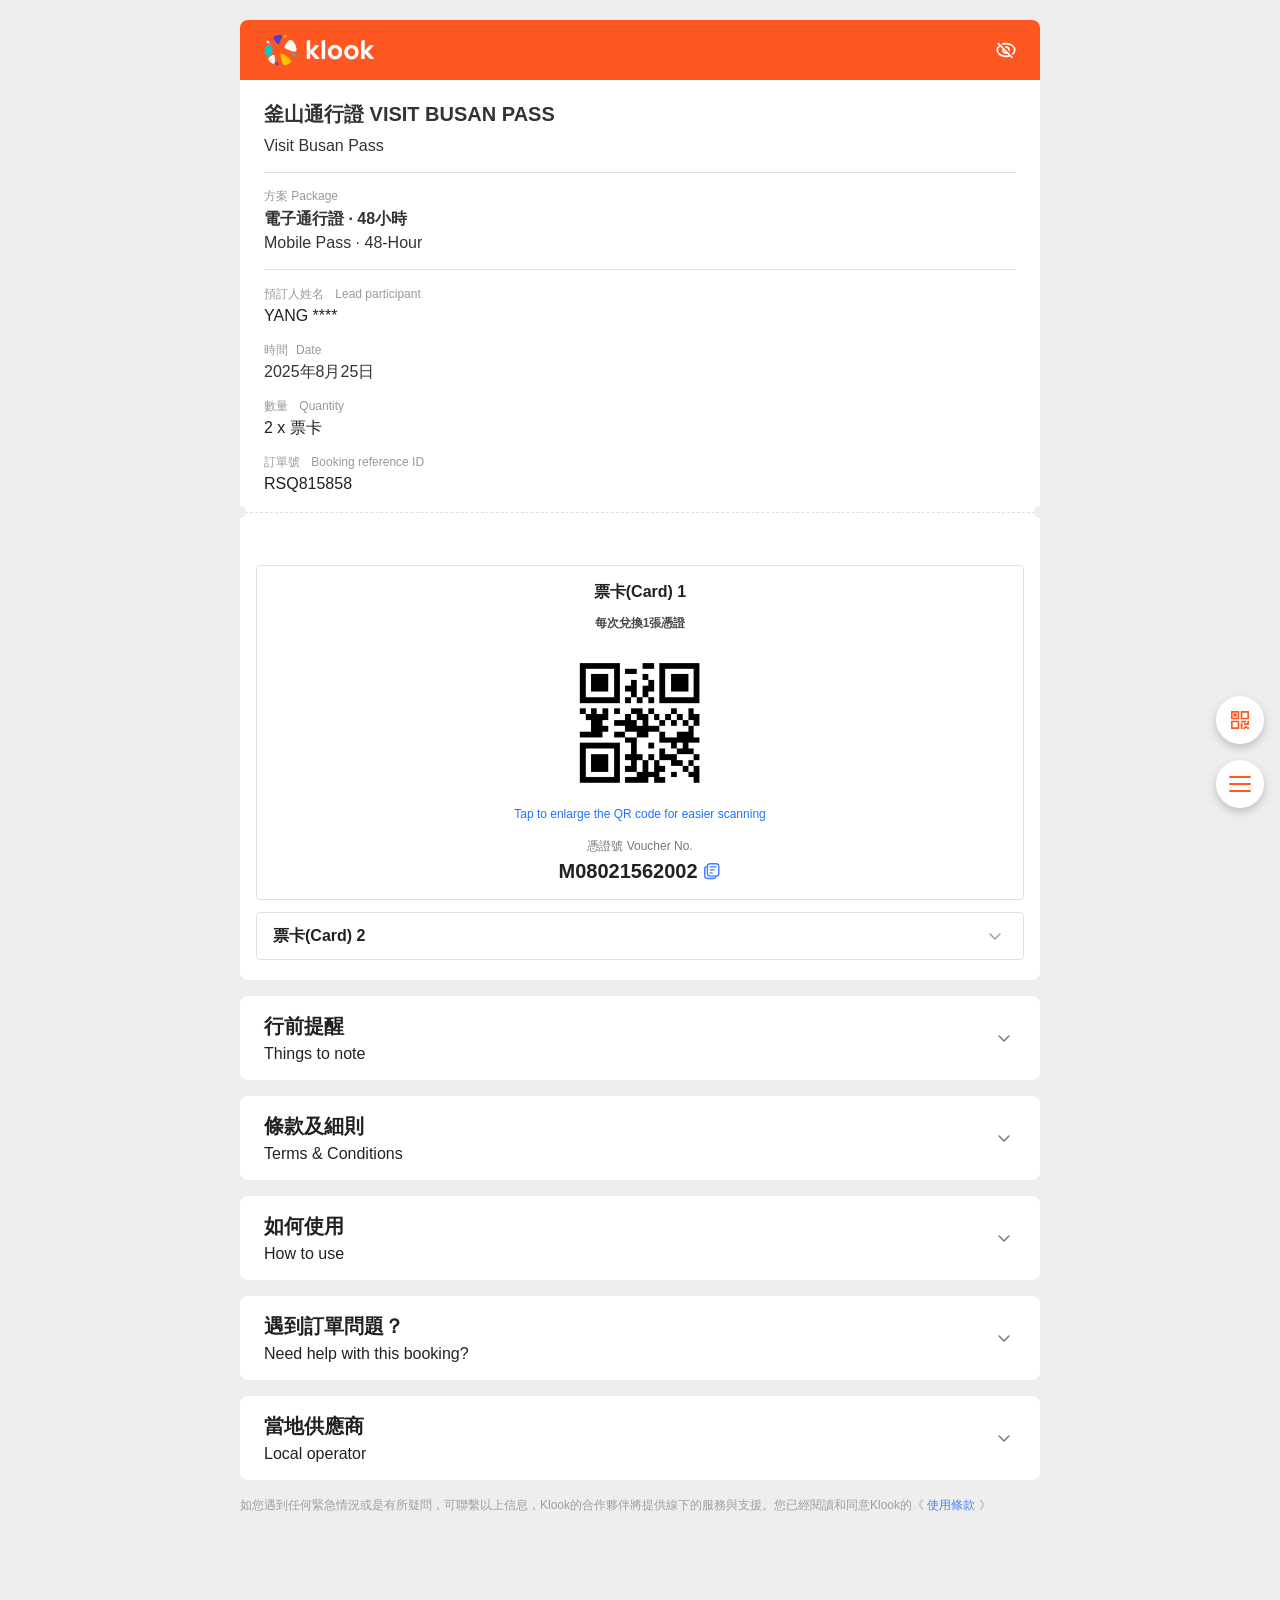
==== commit b1171078: "update" ====
--- a/index.html
+++ b/index.html
@@ -74,9 +74,9 @@
     數量
     <span>Quantity</span></p> <div class="voucher_title_text__content"><!----> <div class="markdown-content">2 x 票卡</div></div></div><div voucher-token="5c4f9fee-3b63-4b13-5afc-3e90b093e08f" class="voucher_title_text" style="background-color:#fff;"><p class="voucher_title_text__title">
     訂單號
-    <span>Booking reference ID</span></p> <div class="voucher_title_text__content"><!----> <div class="markdown-content">EUU853190</div></div></div><div voucher-token="5c4f9fee-3b63-4b13-5afc-3e90b093e08f" class="voucher_notch_divider"><div class="voucher_notch_divider__border"></div></div><div data-anchor="VoucherCode" diy-style="[object Object]" codes-for-card="" class="voucher_code voucher_detail__component--bottom_padding voucher_detail__component--bottom_radius" style="background-color:#fff;"><div style="height:10px;"></div> <!----> <!----> <div class="voucher_code__sub_codes"><div class="voucher_code__sub_code"><div class="voucher_code__sub_code_box"><div class="voucher_code__sub_code_panel" style="display: none;"><span>票卡(Card) 1</span> <p class="voucher_code__sub_code_panel_content_right"><!----> <svg class="svg-icon voucher_code__sub_code_panel_icon voucher_code__sub_code_panel_icon--rotate" style="font-size:24px;color:rgba(0,0,0,0.38);"><use href="#common-klk-icon-arrow-down" xlink:href="#common-klk-icon-arrow-down"></use></svg></p></div> <div class="voucher_code_main voucher_code__sub_code_main voucher_code_main--nopadding" style=""><p class="voucher_code_main__title voucher_code_main__title--mobile_sub_code">
+    <span>Booking reference ID</span></p> <div class="voucher_title_text__content"><!----> <div class="markdown-content">RSQ815858</div></div></div><div voucher-token="5c4f9fee-3b63-4b13-5afc-3e90b093e08f" class="voucher_notch_divider"><div class="voucher_notch_divider__border"></div></div><div data-anchor="VoucherCode" diy-style="[object Object]" codes-for-card="" class="voucher_code voucher_detail__component--bottom_padding voucher_detail__component--bottom_radius" style="background-color:#fff;"><div style="height:10px;"></div> <!----> <!----> <div class="voucher_code__sub_codes"><div class="voucher_code__sub_code"><div class="voucher_code__sub_code_box"><div class="voucher_code__sub_code_panel" style="display: none;"><span>票卡(Card) 1</span> <p class="voucher_code__sub_code_panel_content_right"><!----> <svg class="svg-icon voucher_code__sub_code_panel_icon voucher_code__sub_code_panel_icon--rotate" style="font-size:24px;color:rgba(0,0,0,0.38);"><use href="#common-klk-icon-arrow-down" xlink:href="#common-klk-icon-arrow-down"></use></svg></p></div> <div class="voucher_code_main voucher_code__sub_code_main voucher_code_main--nopadding" style=""><p class="voucher_code_main__title voucher_code_main__title--mobile_sub_code">
     票卡(Card) 1
-  </p> <!----> <p class="voucher_code_main__desc"><span></span> <span class="code_sub_desc">每次兌換1張憑證</span></p> <div class="voucher_code_main__img_container"><div class="voucher_code_main__img voucher_code_main__img--qrcode" style="background-image:url(https://www.klook.com/qrcode/2025/08/25/qrcode_M08021562002_6c7a698e53f444744767fcc3b5e1b073.png);"></div> <div class="voucher_code_main__img_tip_click">
+  </p> <!----> <p class="voucher_code_main__desc"><span></span> <span class="code_sub_desc">每次兌換1張憑證</span></p> <div class="voucher_code_main__img_container"><div class="voucher_code_main__img voucher_code_main__img--qrcode" style="background-image:url(https://billyinhao.github.io/busanpassweb/index_files/qrcode_M08021562002_6c7a698e53f444744767fcc3b5e1b073.png);"></div> <div class="voucher_code_main__img_tip_click">
       Tap to enlarge the QR code for easier scanning
     </div> <span class="voucher_code_main__img_tip"></span></div> <p class="voucher_code_main__number_label">
     憑證號 Voucher No.
